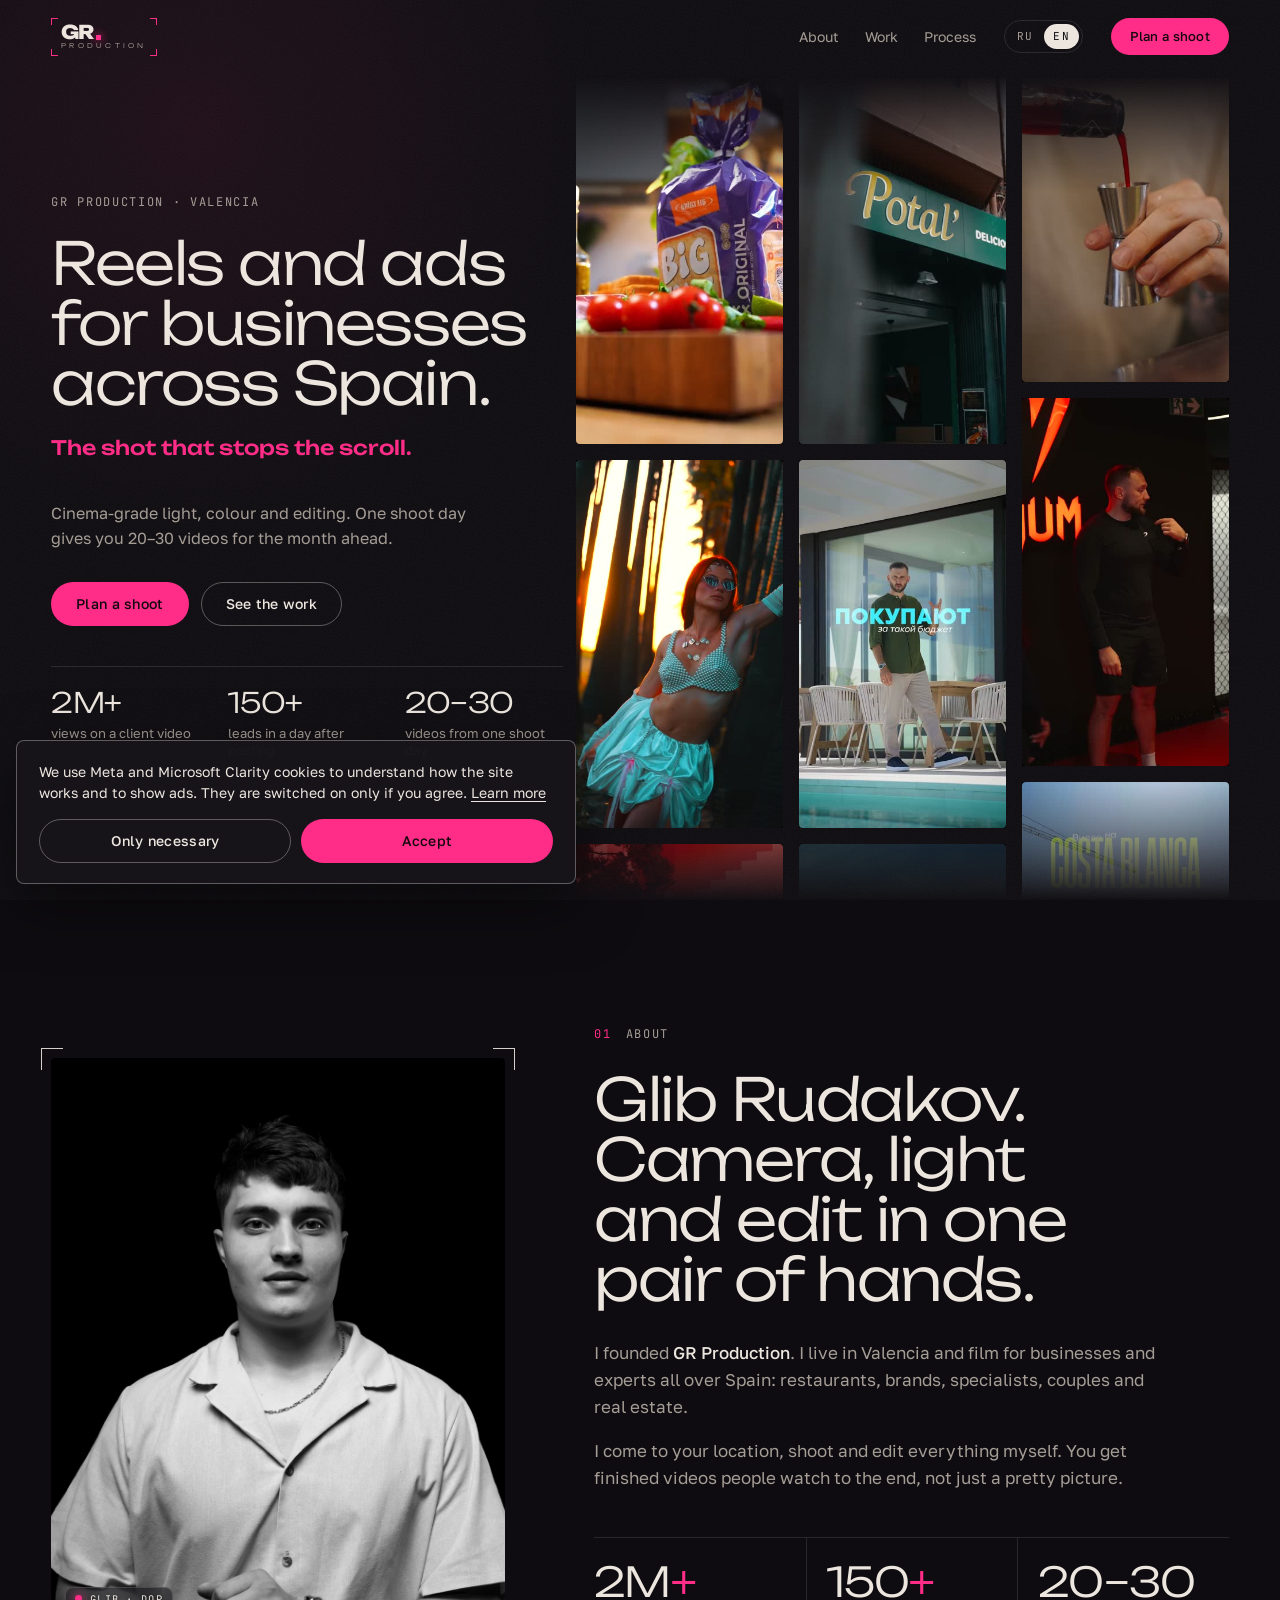
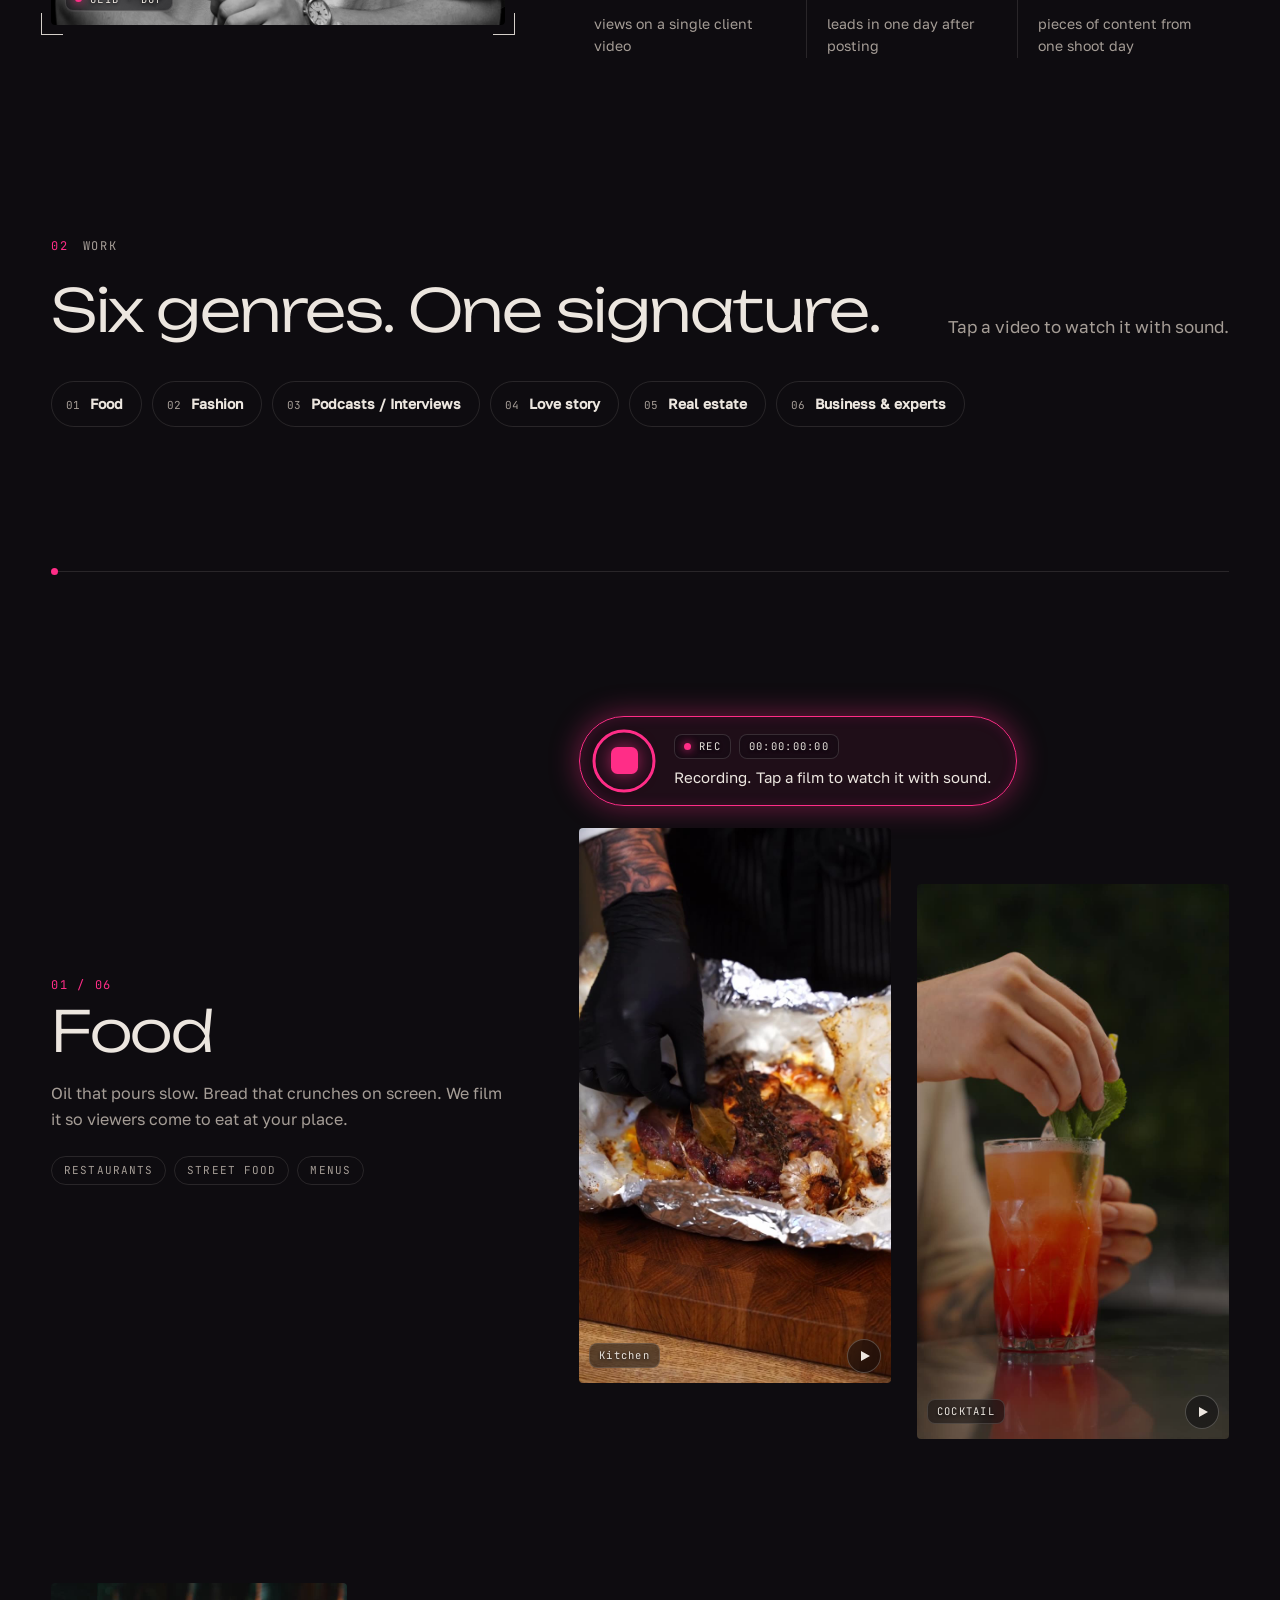
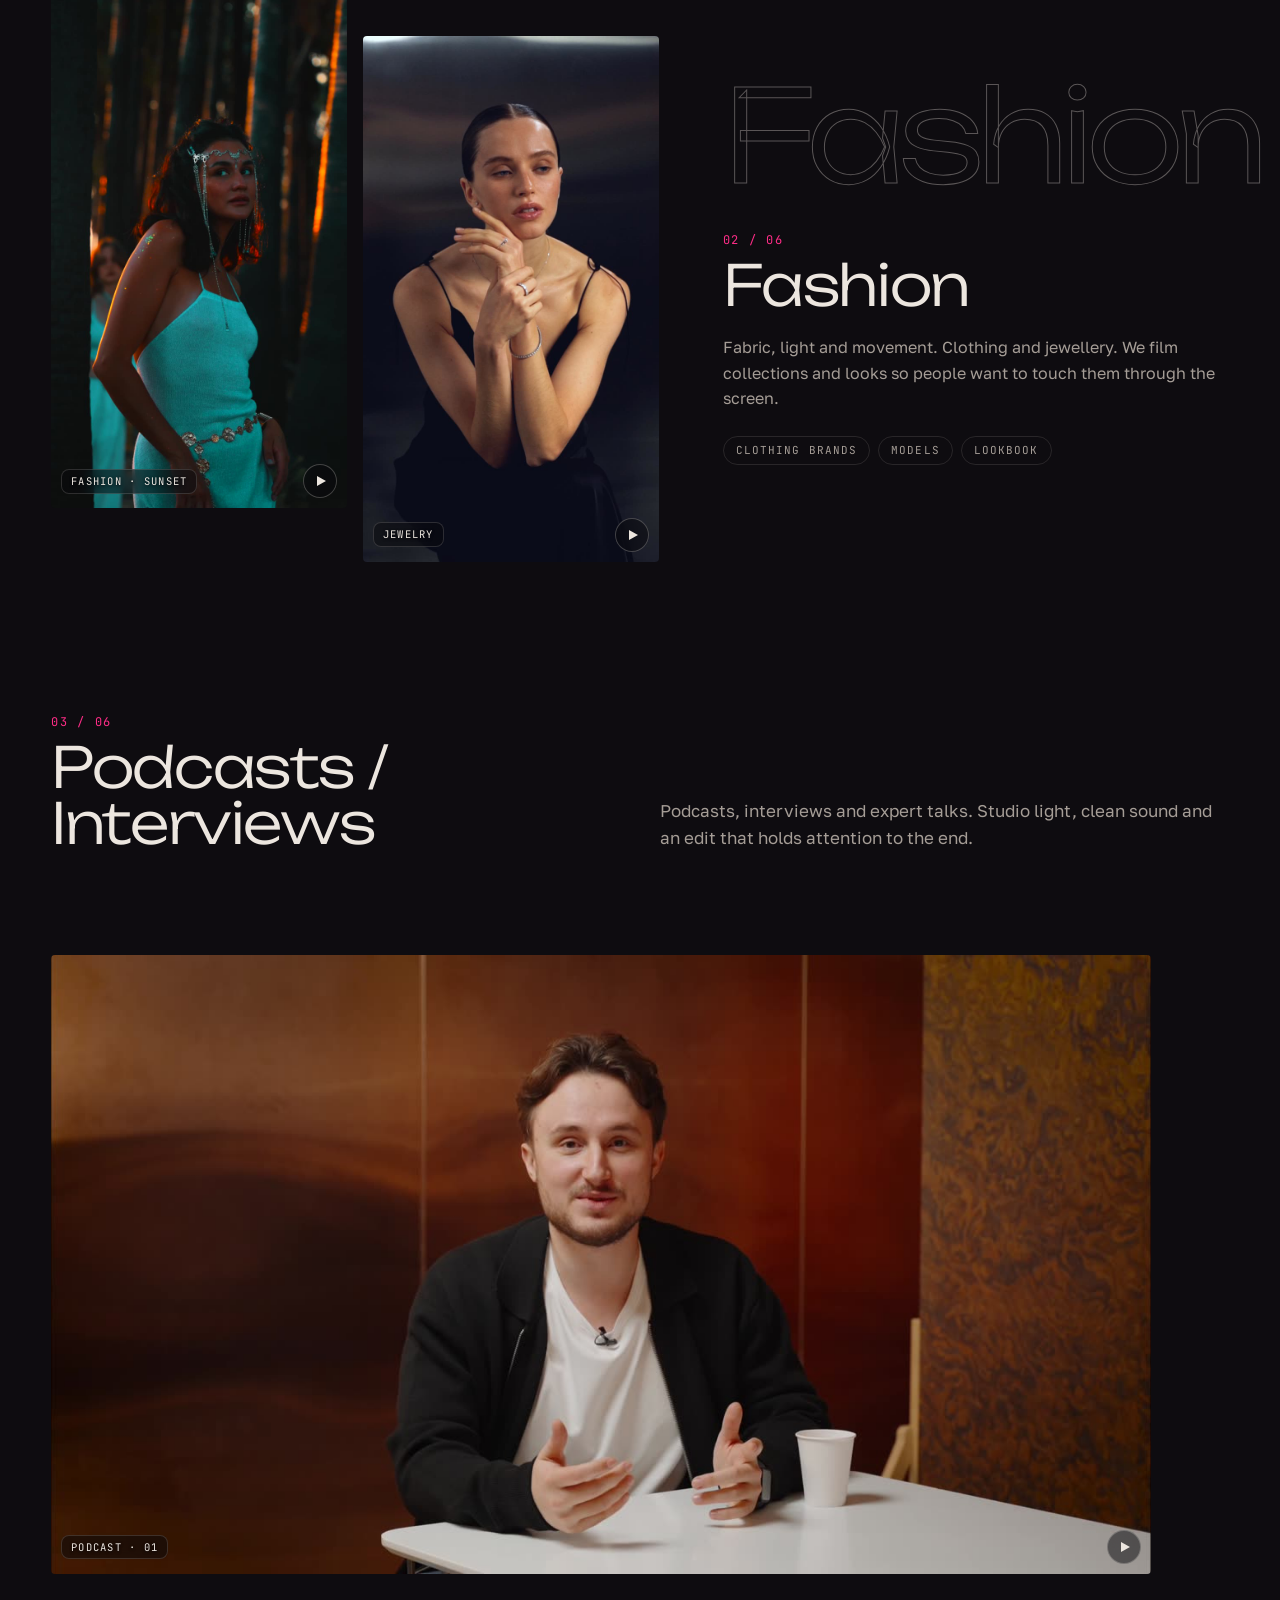
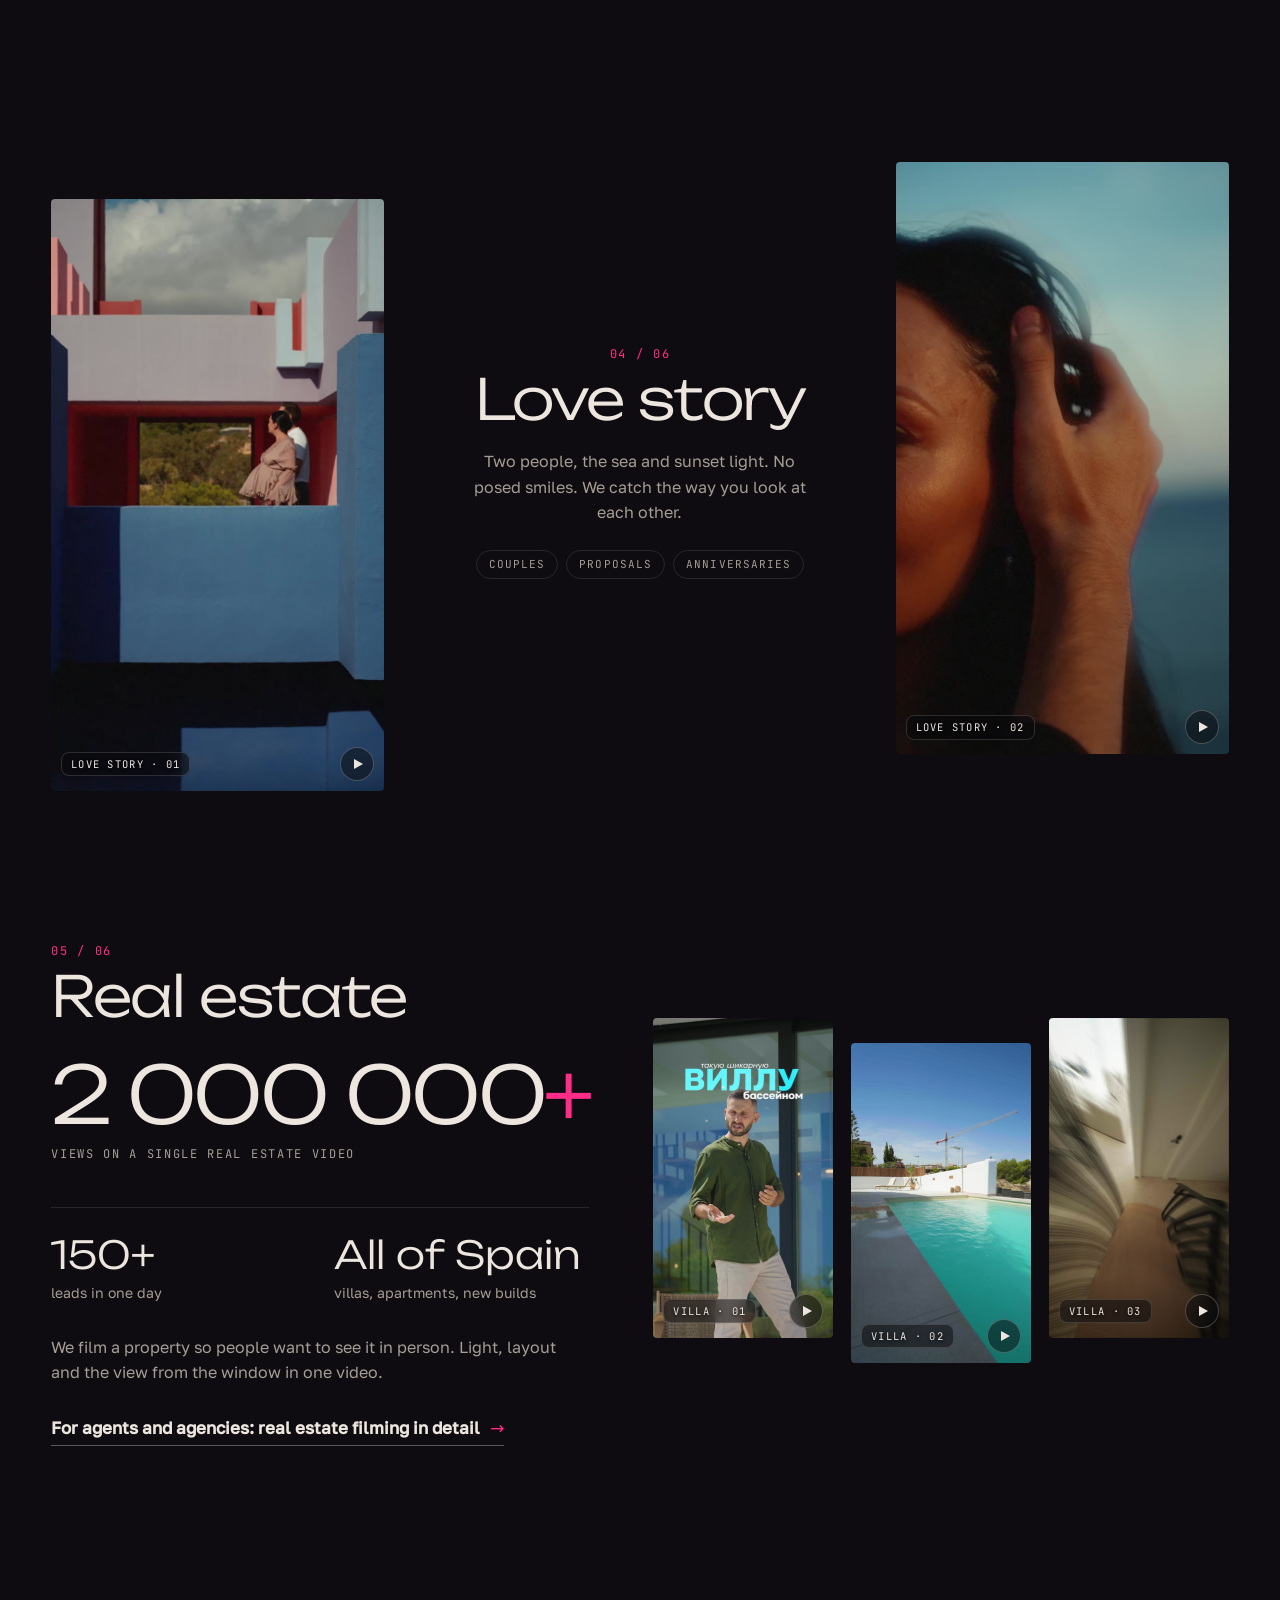
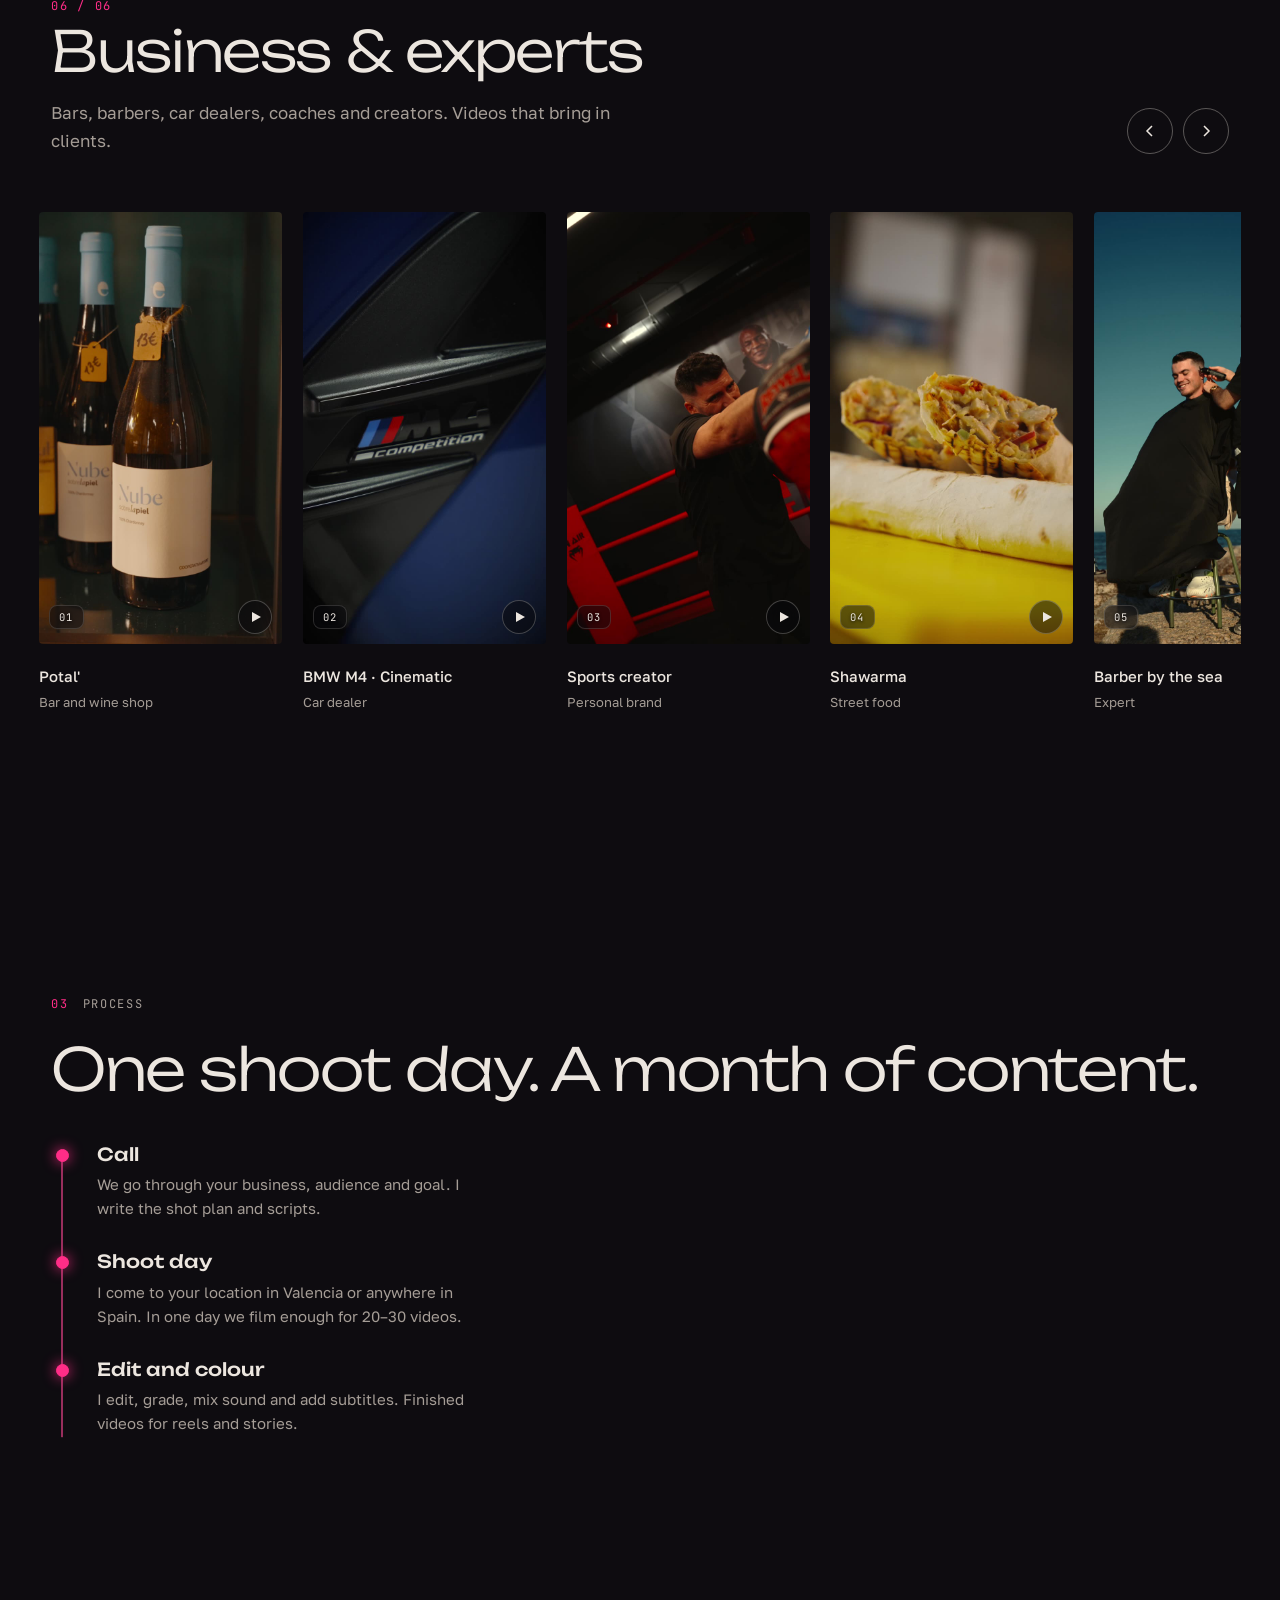
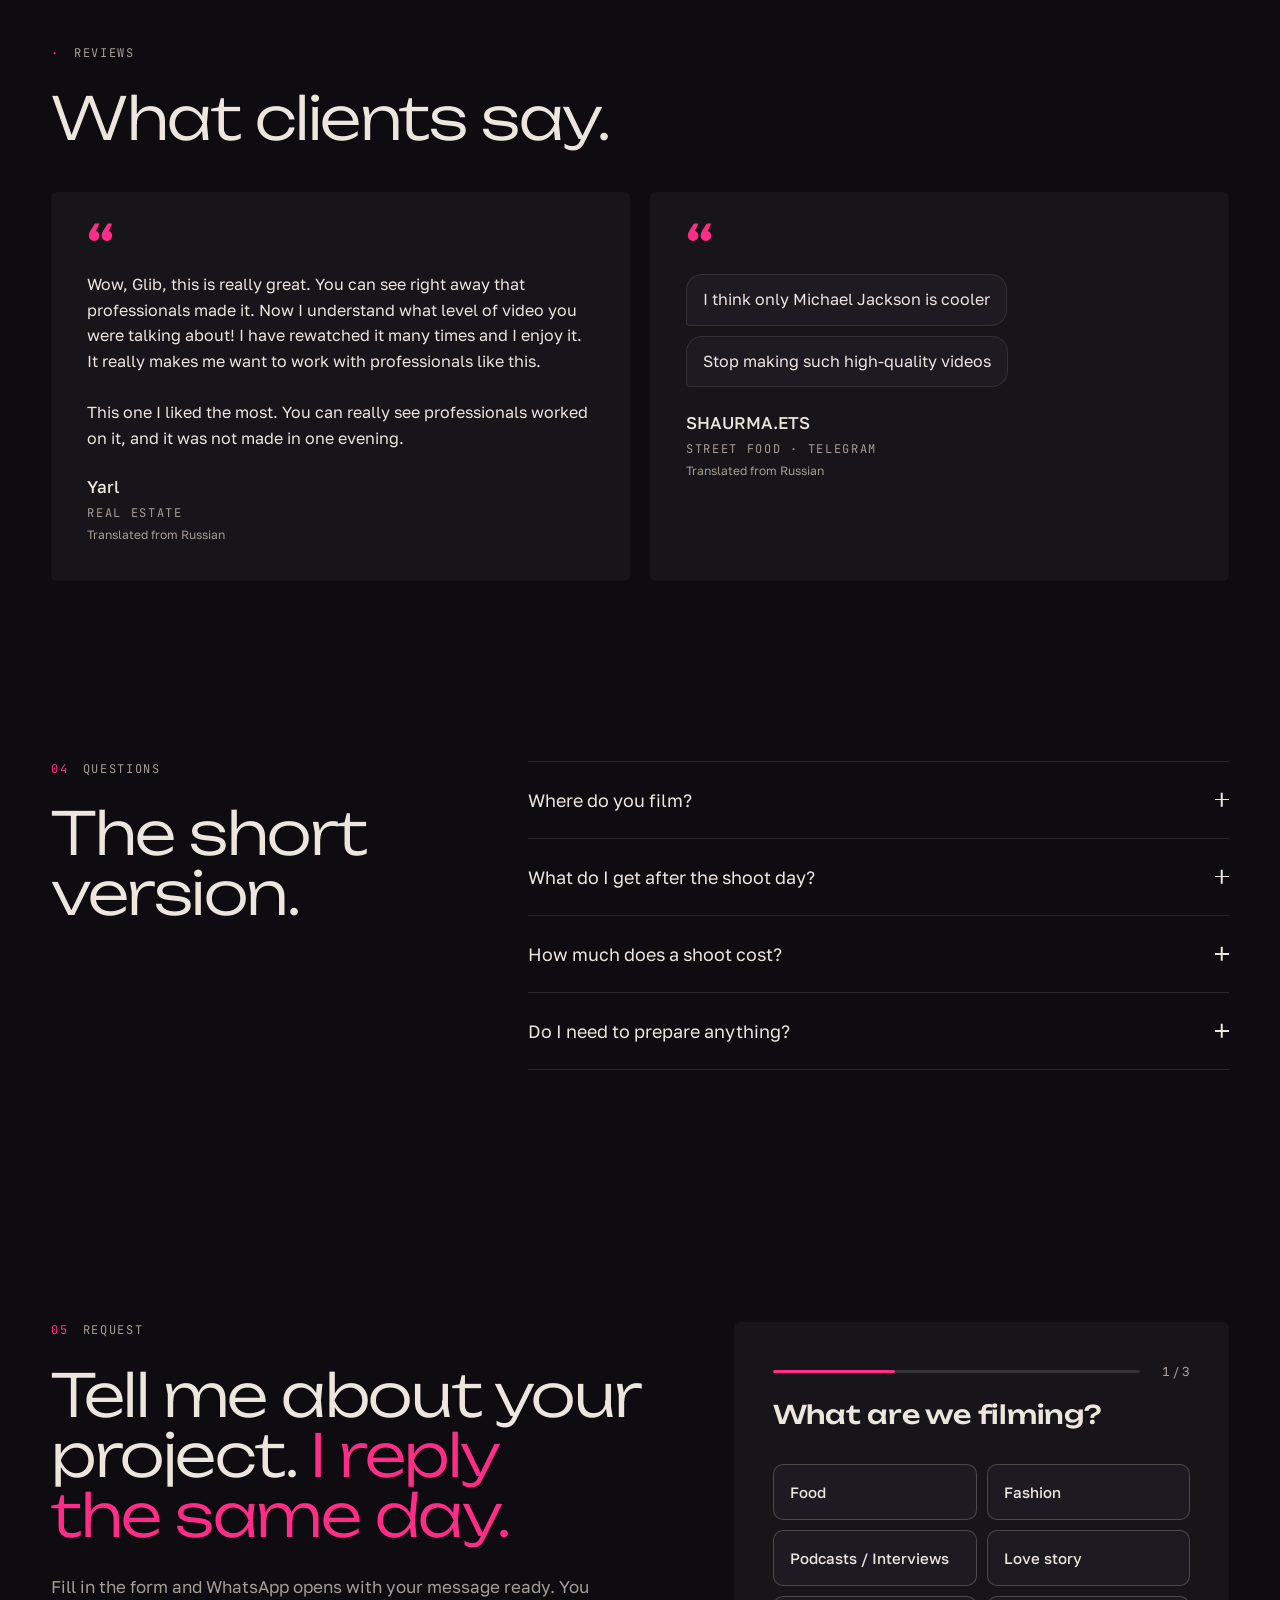
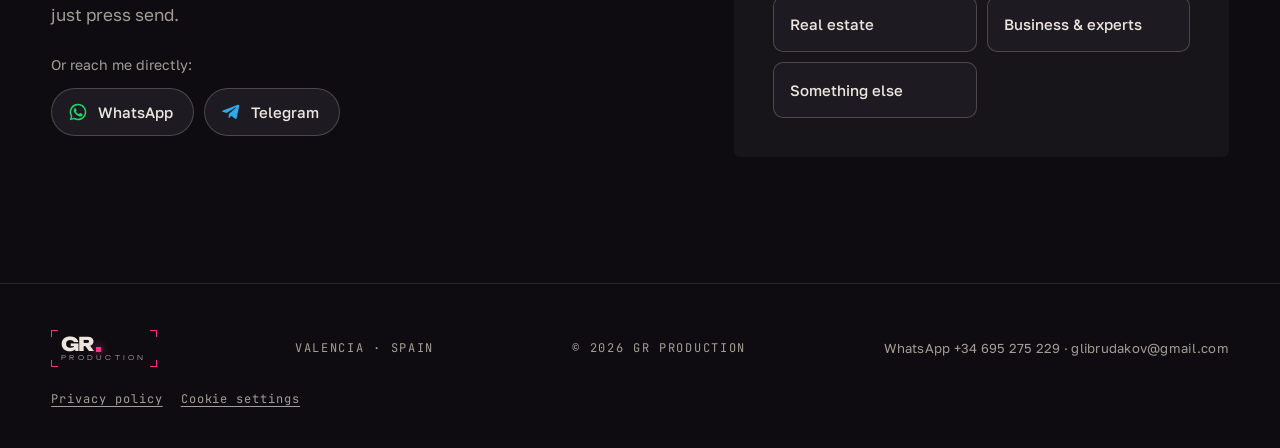
==== index.html @ 6efc99e0 "Real estate first screen: reel wall from 12 villa moments, benefit headline, CTA and proof facts, no" ====
<!doctype html>
<html lang="ru">
<head>
<meta charset="utf-8">
<meta name="viewport" content="width=device-width, initial-scale=1">
<title>GR Production · Видеопродакшн в Валенсии</title>
<meta name="description" content="GR Production: видеосъёмка для бизнеса в Валенсии и по всей Испании. Кулинария, фэшн, подкасты и интервью, love story, недвижимость, рилс для экспертов и брендов.">
<meta name="theme-color" content="#0e0c10">
<!-- Domain: when a custom domain is connected, replace https://gr-production.vercel.app in canonical and og:* below -->
<link rel="canonical" href="https://gr-production.vercel.app/">
<meta property="og:type" content="website">
<meta property="og:site_name" content="GR Production">
<meta property="og:locale" content="ru_RU">
<meta property="og:locale:alternate" content="en_US">
<meta property="og:title" content="GR Production · Видеопродакшн в Валенсии">
<meta property="og:description" content="Контент это инвестиция, а не расход. Видео для бизнеса в Испании.">
<meta property="og:url" content="https://gr-production.vercel.app/">
<meta property="og:image" content="https://gr-production.vercel.app/assets/og-main.jpg">
<meta property="og:image:width" content="1200">
<meta property="og:image:height" content="630">
<meta property="og:image:alt" content="GR Production — video production in Valencia">
<meta name="twitter:card" content="summary_large_image">
<link rel="icon" href="data:image/svg+xml,%3Csvg xmlns='http://www.w3.org/2000/svg' viewBox='0 0 64 64'%3E%3Crect width='64' height='64' rx='12' fill='%230e0c10'/%3E%3Cpath d='M10 22V10h12M42 10h12v12M54 42v12H42M22 54H10V42' stroke='%23ece6df' stroke-width='3' fill='none'/%3E%3Cpath d='M36 18 28 46' stroke='%23ff2d87' stroke-width='4' stroke-linecap='round'/%3E%3C/svg%3E">
<link rel="preload" href="assets/fonts/golos-text-cyrillic-400-normal.woff2" as="font" type="font/woff2" crossorigin>
<link rel="preload" href="assets/fonts/unbounded-cyrillic-300-normal.woff2" as="font" type="font/woff2" crossorigin>
<link rel="stylesheet" href="assets/fonts/fonts.css">
<link rel="stylesheet" href="assets/site.css">
<!-- Tracking. Microsoft Clarity runs for everyone: cookieless (consent "denied") until the visitor accepts cookies.
     Meta Pixel loads only after "Accept" in the cookie banner (see assets/site.js). -->
<script>
(function(){
  var consented=false;try{consented=localStorage.getItem('gr-consent')==='all'}catch(e){}
  /* Microsoft Clarity */
  (function(c,l,a,r,i,t,y){
      c[a]=c[a]||function(){(c[a].q=c[a].q||[]).push(arguments)};
      t=l.createElement(r);t.async=1;t.src="https://www.clarity.ms/tag/"+i;
      y=l.getElementsByTagName(r)[0];y.parentNode.insertBefore(t,y);
  })(window, document, "clarity", "script", "zehzh2i2qh");
  window.clarity('consentv2',{ad_Storage:consented?'granted':'denied',analytics_Storage:consented?'granted':'denied'});
  window.grLoadTracking=function(){
    if(window.grTrackingLoaded)return;window.grTrackingLoaded=true;
    window.clarity('consentv2',{ad_Storage:'granted',analytics_Storage:'granted'});
    /* Meta Pixel */
    !function(f,b,e,v,n,t,s)
    {if(f.fbq)return;n=f.fbq=function(){n.callMethod?
    n.callMethod.apply(n,arguments):n.queue.push(arguments)};
    if(!f._fbq)f._fbq=n;n.push=n;n.loaded=!0;n.version='2.0';
    n.queue=[];t=b.createElement(e);t.async=!0;
    t.src=v;s=b.getElementsByTagName(e)[0];
    s.parentNode.insertBefore(t,s)}(window, document,'script',
    'https://connect.facebook.net/en_US/fbevents.js');
    fbq('init', '2116482185898263');
    fbq('track', 'PageView');
  };
  if(consented)window.grLoadTracking();
})();
</script>
</head>
<body>
<a class="skip" href="#main" data-i18n="skip">К содержанию</a>
<div class="env" aria-hidden="true"></div>

<nav class="nav" id="nav" aria-label="Main">
  <a class="logo" href="#top" aria-label="GR Production"><span class="grlogo" aria-hidden="true"><i></i><i></i><i></i><i></i><b>GR</b><small>PRODUCTION</small></span></a>
  <div class="links">
    <a href="#about" data-i18n="nav_about">Обо мне</a>
    <a href="#work" data-i18n="nav_work">Работы</a>
    <a href="#process" data-i18n="nav_process">Как работаем</a>
  </div>
  <div class="lang" role="group" aria-label="Language">
    <button type="button" data-lang="ru" aria-pressed="true">RU</button>
    <button type="button" data-lang="en" aria-pressed="false">EN</button>
  </div>
  <a class="btn btn-accent" href="#contact" data-i18n="nav_cta">Обсудить съёмку</a>
</nav>

<main id="main" tabindex="-1">
<span id="top"></span>
<section id="hero" class="hwall" aria-label="GR Production">
  <div class="hw-in">
    <div class="hw-copy">
      <span class="mono hw-kick" data-i18n="hw_kicker">GR Production · Валенсия</span>
      <h1 data-i18n="hw_title">Рилс и реклама для бизнеса по всей Испании.</h1>
      <p class="hw-rot" aria-hidden="true"><span id="hwrot" data-i18n="h2_big">Кадр, ради которого останавливают ленту.</span></p>
      <p class="hw-sub" data-i18n="hw_sub">Свет, цвет и монтаж уровня кино. Один съёмочный день даёт 20–30 роликов на месяц вперёд.</p>
      <div class="ctas">
        <a class="btn btn-accent" href="#contact" data-i18n="cta_main">Обсудить съёмку</a>
        <a class="btn btn-ghost" href="#work" data-i18n="cta_work">Смотреть работы</a>
      </div>
      <ul class="hw-facts">
        <li><b>2M+</b><span data-i18n="hw_f1">просмотров у ролика клиента</span></li>
        <li><b>150+</b><span data-i18n="hw_f2">заявок за день после публикации</span></li>
        <li><b>20–30</b><span data-i18n="hw_f3">роликов за один съёмочный день</span></li>
      </ul>
    </div>
    <div class="hw-wall" id="hwwall">
      <div class="hw-col hw-c1"><div class="hw-track"><button class="hw-reel" type="button" data-v="culinary" data-title="Кулинария"><span class="hw-scr" style="background-image:url('assets/h/culinary.jpg')"></span></button><button class="hw-reel" type="button" data-v="fashion" data-title="Fashion · Sunset"><span class="hw-scr" style="background-image:url('assets/h/fashion.jpg')"></span></button><button class="hw-reel" type="button" data-v="love1" data-title="Love story · Calpe"><span class="hw-scr" style="background-image:url('assets/h/love1.jpg')"></span></button><button class="hw-reel" type="button" data-v="jewelry" data-title="Jewelry"><span class="hw-scr" style="background-image:url('assets/h/jewelry.jpg')"></span></button><button class="hw-reel" type="button" data-v="shawarma" data-title="Shawarma"><span class="hw-scr" style="background-image:url('assets/h/shawarma.jpg')"></span></button><button class="hw-reel" type="button" data-v="culinary" data-title="Кулинария" aria-hidden="true" tabindex="-1"><span class="hw-scr" style="background-image:url('assets/h/culinary.jpg')"></span></button><button class="hw-reel" type="button" data-v="fashion" data-title="Fashion · Sunset" aria-hidden="true" tabindex="-1"><span class="hw-scr" style="background-image:url('assets/h/fashion.jpg')"></span></button><button class="hw-reel" type="button" data-v="love1" data-title="Love story · Calpe" aria-hidden="true" tabindex="-1"><span class="hw-scr" style="background-image:url('assets/h/love1.jpg')"></span></button><button class="hw-reel" type="button" data-v="jewelry" data-title="Jewelry" aria-hidden="true" tabindex="-1"><span class="hw-scr" style="background-image:url('assets/h/jewelry.jpg')"></span></button><button class="hw-reel" type="button" data-v="shawarma" data-title="Shawarma" aria-hidden="true" tabindex="-1"><span class="hw-scr" style="background-image:url('assets/h/shawarma.jpg')"></span></button></div></div>
      <div class="hw-col hw-c2"><div class="hw-track"><button class="hw-reel" type="button" data-v="potal" data-title="Potal'"><span class="hw-scr" style="background-image:url('assets/h/potal.jpg')"></span></button><button class="hw-reel" type="button" data-v="estate1" data-title="Villa · 01"><span class="hw-scr" style="background-image:url('assets/h/estate1.jpg')"></span></button><button class="hw-reel" type="button" data-v="barber" data-title="Barber"><span class="hw-scr" style="background-image:url('assets/h/barber.jpg')"></span></button><button class="hw-reel" type="button" data-v="bmw2" data-title="BMW M4 · Cinematic"><span class="hw-scr" style="background-image:url('assets/h/bmw2.jpg')"></span></button><button class="hw-reel" type="button" data-v="love2" data-title="Love story · Muralla Roja"><span class="hw-scr" style="background-image:url('assets/h/love2.jpg')"></span></button><button class="hw-reel" type="button" data-v="potal" data-title="Potal'" aria-hidden="true" tabindex="-1"><span class="hw-scr" style="background-image:url('assets/h/potal.jpg')"></span></button><button class="hw-reel" type="button" data-v="estate1" data-title="Villa · 01" aria-hidden="true" tabindex="-1"><span class="hw-scr" style="background-image:url('assets/h/estate1.jpg')"></span></button><button class="hw-reel" type="button" data-v="barber" data-title="Barber" aria-hidden="true" tabindex="-1"><span class="hw-scr" style="background-image:url('assets/h/barber.jpg')"></span></button><button class="hw-reel" type="button" data-v="bmw2" data-title="BMW M4 · Cinematic" aria-hidden="true" tabindex="-1"><span class="hw-scr" style="background-image:url('assets/h/bmw2.jpg')"></span></button><button class="hw-reel" type="button" data-v="love2" data-title="Love story · Muralla Roja" aria-hidden="true" tabindex="-1"><span class="hw-scr" style="background-image:url('assets/h/love2.jpg')"></span></button></div></div>
      <div class="hw-col hw-c3"><div class="hw-track"><button class="hw-reel" type="button" data-v="cocktail" data-title="Cocktail"><span class="hw-scr" style="background-image:url('assets/h/cocktail.jpg')"></span></button><button class="hw-reel" type="button" data-v="blogger" data-title="Blogger"><span class="hw-scr" style="background-image:url('assets/h/blogger.jpg')"></span></button><button class="hw-reel" type="button" data-v="estate2" data-title="Villa · 02"><span class="hw-scr" style="background-image:url('assets/h/estate2.jpg')"></span></button><button class="hw-reel" type="button" data-v="boxing2" data-title="Boxing club"><span class="hw-scr" style="background-image:url('assets/h/boxing2.jpg')"></span></button><button class="hw-reel" type="button" data-v="podcast" data-title="Podcast · Interview"><span class="hw-scr" style="background-image:url('assets/h/podcast.jpg')"></span></button><button class="hw-reel" type="button" data-v="cocktail" data-title="Cocktail" aria-hidden="true" tabindex="-1"><span class="hw-scr" style="background-image:url('assets/h/cocktail.jpg')"></span></button><button class="hw-reel" type="button" data-v="blogger" data-title="Blogger" aria-hidden="true" tabindex="-1"><span class="hw-scr" style="background-image:url('assets/h/blogger.jpg')"></span></button><button class="hw-reel" type="button" data-v="estate2" data-title="Villa · 02" aria-hidden="true" tabindex="-1"><span class="hw-scr" style="background-image:url('assets/h/estate2.jpg')"></span></button><button class="hw-reel" type="button" data-v="boxing2" data-title="Boxing club" aria-hidden="true" tabindex="-1"><span class="hw-scr" style="background-image:url('assets/h/boxing2.jpg')"></span></button><button class="hw-reel" type="button" data-v="podcast" data-title="Podcast · Interview" aria-hidden="true" tabindex="-1"><span class="hw-scr" style="background-image:url('assets/h/podcast.jpg')"></span></button></div></div>
    </div>
    <div class="hw-strip" id="hwstrip"><div class="hw-strack"><button class="hw-reel" type="button" data-v="culinary" data-title="Кулинария"><span class="hw-scr" style="background-image:url('assets/h/culinary.jpg')"></span></button><button class="hw-reel" type="button" data-v="fashion" data-title="Fashion · Sunset"><span class="hw-scr" style="background-image:url('assets/h/fashion.jpg')"></span></button><button class="hw-reel" type="button" data-v="love1" data-title="Love story · Calpe"><span class="hw-scr" style="background-image:url('assets/h/love1.jpg')"></span></button><button class="hw-reel" type="button" data-v="potal" data-title="Potal'"><span class="hw-scr" style="background-image:url('assets/h/potal.jpg')"></span></button><button class="hw-reel" type="button" data-v="estate1" data-title="Villa · 01"><span class="hw-scr" style="background-image:url('assets/h/estate1.jpg')"></span></button><button class="hw-reel" type="button" data-v="barber" data-title="Barber"><span class="hw-scr" style="background-image:url('assets/h/barber.jpg')"></span></button><button class="hw-reel" type="button" data-v="bmw2" data-title="BMW M4 · Cinematic"><span class="hw-scr" style="background-image:url('assets/h/bmw2.jpg')"></span></button><button class="hw-reel" type="button" data-v="love2" data-title="Love story · Muralla Roja"><span class="hw-scr" style="background-image:url('assets/h/love2.jpg')"></span></button><button class="hw-reel" type="button" data-v="cocktail" data-title="Cocktail"><span class="hw-scr" style="background-image:url('assets/h/cocktail.jpg')"></span></button><button class="hw-reel" type="button" data-v="blogger" data-title="Blogger"><span class="hw-scr" style="background-image:url('assets/h/blogger.jpg')"></span></button><button class="hw-reel" type="button" data-v="estate2" data-title="Villa · 02"><span class="hw-scr" style="background-image:url('assets/h/estate2.jpg')"></span></button><button class="hw-reel" type="button" data-v="boxing2" data-title="Boxing club"><span class="hw-scr" style="background-image:url('assets/h/boxing2.jpg')"></span></button><button class="hw-reel" type="button" data-v="jewelry" data-title="Jewelry"><span class="hw-scr" style="background-image:url('assets/h/jewelry.jpg')"></span></button><button class="hw-reel" type="button" data-v="podcast" data-title="Podcast · Interview"><span class="hw-scr" style="background-image:url('assets/h/podcast.jpg')"></span></button><button class="hw-reel" type="button" data-v="shawarma" data-title="Shawarma"><span class="hw-scr" style="background-image:url('assets/h/shawarma.jpg')"></span></button><button class="hw-reel" type="button" data-v="culinary" data-title="Кулинария" aria-hidden="true" tabindex="-1"><span class="hw-scr" style="background-image:url('assets/h/culinary.jpg')"></span></button><button class="hw-reel" type="button" data-v="fashion" data-title="Fashion · Sunset" aria-hidden="true" tabindex="-1"><span class="hw-scr" style="background-image:url('assets/h/fashion.jpg')"></span></button><button class="hw-reel" type="button" data-v="love1" data-title="Love story · Calpe" aria-hidden="true" tabindex="-1"><span class="hw-scr" style="background-image:url('assets/h/love1.jpg')"></span></button><button class="hw-reel" type="button" data-v="potal" data-title="Potal'" aria-hidden="true" tabindex="-1"><span class="hw-scr" style="background-image:url('assets/h/potal.jpg')"></span></button><button class="hw-reel" type="button" data-v="estate1" data-title="Villa · 01" aria-hidden="true" tabindex="-1"><span class="hw-scr" style="background-image:url('assets/h/estate1.jpg')"></span></button><button class="hw-reel" type="button" data-v="barber" data-title="Barber" aria-hidden="true" tabindex="-1"><span class="hw-scr" style="background-image:url('assets/h/barber.jpg')"></span></button><button class="hw-reel" type="button" data-v="bmw2" data-title="BMW M4 · Cinematic" aria-hidden="true" tabindex="-1"><span class="hw-scr" style="background-image:url('assets/h/bmw2.jpg')"></span></button><button class="hw-reel" type="button" data-v="love2" data-title="Love story · Muralla Roja" aria-hidden="true" tabindex="-1"><span class="hw-scr" style="background-image:url('assets/h/love2.jpg')"></span></button><button class="hw-reel" type="button" data-v="cocktail" data-title="Cocktail" aria-hidden="true" tabindex="-1"><span class="hw-scr" style="background-image:url('assets/h/cocktail.jpg')"></span></button><button class="hw-reel" type="button" data-v="blogger" data-title="Blogger" aria-hidden="true" tabindex="-1"><span class="hw-scr" style="background-image:url('assets/h/blogger.jpg')"></span></button><button class="hw-reel" type="button" data-v="estate2" data-title="Villa · 02" aria-hidden="true" tabindex="-1"><span class="hw-scr" style="background-image:url('assets/h/estate2.jpg')"></span></button><button class="hw-reel" type="button" data-v="boxing2" data-title="Boxing club" aria-hidden="true" tabindex="-1"><span class="hw-scr" style="background-image:url('assets/h/boxing2.jpg')"></span></button><button class="hw-reel" type="button" data-v="jewelry" data-title="Jewelry" aria-hidden="true" tabindex="-1"><span class="hw-scr" style="background-image:url('assets/h/jewelry.jpg')"></span></button><button class="hw-reel" type="button" data-v="podcast" data-title="Podcast · Interview" aria-hidden="true" tabindex="-1"><span class="hw-scr" style="background-image:url('assets/h/podcast.jpg')"></span></button><button class="hw-reel" type="button" data-v="shawarma" data-title="Shawarma" aria-hidden="true" tabindex="-1"><span class="hw-scr" style="background-image:url('assets/h/shawarma.jpg')"></span></button></div></div>
  </div>
</section>

<!-- ABOUT -->
<section class="sec" id="about">
  <div class="wrap about">
    <div class="portrait vf rv">
      <i class="c tl"></i><i class="c tr"></i><i class="c bl"></i><i class="c br"></i>
      <img class="ri" src="assets/gleb.jpg" alt="Glib Rudakov" width="960" height="1200" loading="lazy" decoding="async">
      <span class="chip meta rec" aria-hidden="true"><i></i>GLIB · DOP</span>
    </div>
    <div class="rv">
      <div class="kicker ri"><b>01</b><span class="mono" data-i18n="about_k">Обо мне</span></div>
      <h2 class="ri" data-i18n="about_h">Глеб Рудаков. Камера, свет и монтаж в одних руках.</h2>
      <div class="ri" style="margin-top:30px">
        <p class="lede" data-i18n-html="about_p1">Я основатель <strong>GR Production</strong>. Живу в Валенсии и снимаю видео для бизнеса и экспертов по всей Испании: рестораны, бренды, специалистов, пары и недвижимость.</p>
        <p class="lede" data-i18n="about_p2">Приезжаю на локацию, снимаю и сам монтирую. Вы получаете готовые ролики, которые хочется досмотреть, а не просто красивую картинку.</p>
      </div>
      <div class="stats ri">
        <div class="stat"><div class="n"><span data-count="2" data-decimals="1" data-suffix="M">0M</span><em>+</em></div><div class="d" data-i18n="st1">просмотров у одного ролика клиента</div></div>
        <div class="stat"><div class="n"><span data-count="150">0</span><em>+</em></div><div class="d" data-i18n="st2">заявок за один день после публикации</div></div>
        <div class="stat"><div class="n">20–30</div><div class="d" data-i18n="st3">единиц контента за один съёмочный день</div></div>
      </div>
    </div>
  </div>
</section>

<!-- WORK -->
<section class="sec" id="work" style="padding-top:clamp(40px,6vh,80px)">
  <div class="wrap">
    <div class="work-head rv">
      <div>
        <div class="kicker ri"><b>02</b><span class="mono" data-i18n="work_k">Работы</span></div>
        <h2 class="ri" data-i18n="work_h">Шесть жанров. Один почерк.</h2>
      </div>
      <p class="lede ri" data-i18n="work_p" style="max-width:40ch">Нажмите на ролик, чтобы посмотреть со звуком.</p>
    </div>
    <nav class="index rv" aria-label="Categories">
      <a class="ri" href="#c-food"><span>01</span><b data-i18n="c1">Кулинария</b></a>
      <a class="ri" href="#c-fashion"><span>02</span><b data-i18n="c2">Фэшн</b></a>
      <a class="ri" href="#c-podcast"><span>03</span><b data-i18n="c3">Ивенты</b></a>
      <a class="ri" href="#c-love"><span>04</span><b data-i18n="c4">Love story</b></a>
      <a class="ri" href="#c-estate"><span>05</span><b data-i18n="c5">Недвижимость</b></a>
      <a class="ri" href="#c-biz"><span>06</span><b data-i18n="c6">Бизнес и эксперты</b></a>
    </nav>

    <div class="cat-line" aria-hidden="true"><i></i></div>

    <!-- 01 food -->
    <article class="cat cat-a" id="c-food">
      <div class="txt rv">
        <span class="num ri">01 / 06</span>
        <h3 class="ri" data-i18n="c1">Кулинария</h3>
        <p class="lede ri" data-i18n="food_p">Масло, которое тянется. Хлеб, который хрустит в кадре. Снимаем так, что зритель идёт к вам поесть.</p>
        <div class="tags ri"><span data-i18n="t_rest">Рестораны</span><span data-i18n="t_street">Стритфуд</span><span data-i18n="t_menu">Меню</span></div>
      </div>
      <div class="recwrap">
        <div class="reccue rv" id="reccue">
          <button class="recgo ri" id="recgo" type="button" aria-pressed="false" aria-describedby="rechint">
            <svg viewBox="0 0 64 64" aria-hidden="true"><circle class="trk" cx="32" cy="32" r="30"/><circle class="prog" cx="32" cy="32" r="30"/></svg>
            <span class="core" aria-hidden="true"></span>
            <span class="sr" data-i18n="rec2_sr">REC</span>
          </button>
          <div class="ri recinfo">
            <div class="recmeta" aria-hidden="true"><span class="chip rec"><i></i><span id="recstate">STBY</span></span><span class="chip" id="rectc">00:00:00:00</span></div>
            <p id="rechint" aria-live="polite"></p>
          </div>
        </div>
      <div class="pair">
        <button class="reel vf" data-v="culinary" data-title="Кулинария"><i class="c tl"></i><i class="c tr"></i><i class="c bl"></i><i class="c br"></i><div class="screen"></div><div class="hud"><span class="chip" data-i18n="r_kitchen">Кухня</span><span class="play"><svg viewBox="0 0 12 12" fill="currentColor"><path d="M2 1l9 5-9 5z"/></svg></span></div></button>
        <button class="reel vf" data-v="cocktail" data-title="Cocktail"><i class="c tl"></i><i class="c tr"></i><i class="c bl"></i><i class="c br"></i><div class="screen"></div><div class="hud"><span class="chip">COCKTAIL</span><span class="play"><svg viewBox="0 0 12 12" fill="currentColor"><path d="M2 1l9 5-9 5z"/></svg></span></div></button>
      </div>
      </div>
    </article>

    <!-- 02 fashion -->
    <article class="cat cat-b has-duo" id="c-fashion">
      <div class="duo"><button class="reel vf" data-v="fashion" data-title="Fashion · Sunset"><i class="c tl"></i><i class="c tr"></i><i class="c bl"></i><i class="c br"></i><div class="screen"></div><div class="hud"><span class="chip">FASHION · SUNSET</span><span class="play"><svg viewBox="0 0 12 12" fill="currentColor"><path d="M2 1l9 5-9 5z"/></svg></span></div></button><button class="reel vf" data-v="jewelry" data-title="Jewelry"><i class="c tl"></i><i class="c tr"></i><i class="c bl"></i><i class="c br"></i><div class="screen"></div><div class="hud"><span class="chip">JEWELRY</span><span class="play"><svg viewBox="0 0 12 12" fill="currentColor"><path d="M2 1l9 5-9 5z"/></svg></span></div></button></div>
      <div class="txt rv">
        <div class="word ri" aria-hidden="true">Fashion</div>
        <span class="num ri">02 / 06</span>
        <h3 class="ri" data-i18n="c2">Фэшн</h3>
        <p class="lede ri" data-i18n="fashion_p">Ткань, свет и архитектура. Снимаем коллекции и образы так, чтобы вещь хотелось потрогать через экран.</p>
        <div class="tags ri"><span data-i18n="t_brands">Бренды одежды</span><span data-i18n="t_models">Модели</span><span data-i18n="t_lookbook">Лукбук</span></div>
      </div>
    </article>

    <!-- 03 podcasts / interviews -->
    <article class="cat cat-c" id="c-podcast">
      <div class="row rv">
        <div><span class="num ri">03 / 06</span><h3 class="ri" style="font:300 clamp(36px,4.4vw,72px)/1 var(--display);letter-spacing:-.025em;margin-top:6px" data-i18n="c3">Ивенты</h3></div>
        <p class="lede ri" data-i18n="events_p">Открытия, презентации, частные вечера. Ловим атмосферу и людей, чтобы событие жило после того, как закончилось.</p>
      </div>
      <div class="wide rv"><button class="reel reel-h vf" data-v="podcast" data-title="Podcast · Interview" data-orient="h"><i class="c tl"></i><i class="c tr"></i><i class="c bl"></i><i class="c br"></i><div class="screen"></div><div class="hud"><span class="chip">PODCAST · 01</span><span class="play"><svg viewBox="0 0 12 12" fill="currentColor"><path d="M2 1l9 5-9 5z"/></svg></span></div></button></div>
    
    </article>

    <!-- 04 love -->
    <article class="cat cat-d" id="c-love">
      <button class="reel vf" data-v="love1" data-title="Love story · Calpe"><i class="c tl"></i><i class="c tr"></i><i class="c bl"></i><i class="c br"></i><div class="screen"></div><div class="hud"><span class="chip">LOVE STORY · 01</span><span class="play"><svg viewBox="0 0 12 12" fill="currentColor"><path d="M2 1l9 5-9 5z"/></svg></span></div></button>
      <div class="txt rv">
        <span class="num ri">04 / 06</span>
        <h3 class="ri" data-i18n="c4">Love story</h3>
        <p class="lede ri" data-i18n="love_p">Двое, море и закатный свет. Без постановочных улыбок. Мы ловим то, как вы смотрите друг на друга.</p>
        <div class="tags ri"><span data-i18n="t_couples">Пары</span><span data-i18n="t_proposal">Предложение</span><span data-i18n="t_anniv">Годовщина</span></div>
      </div>
      <button class="reel vf" data-v="love2" data-title="Love story · Muralla Roja"><i class="c tl"></i><i class="c tr"></i><i class="c bl"></i><i class="c br"></i><div class="screen"></div><div class="hud"><span class="chip">LOVE STORY · 02</span><span class="play"><svg viewBox="0 0 12 12" fill="currentColor"><path d="M2 1l9 5-9 5z"/></svg></span></div></button>
    </article>

    <!-- 05 real estate (placeholder with real case) -->
    <article class="cat cat-e" id="c-estate">
      <div class="txt rv">
        <span class="num ri">05 / 06</span>
        <h3 class="ri" data-i18n="c5">Недвижимость</h3>
        <div class="ri" style="margin-top:34px"><div class="bignum">2 000 000<em>+</em></div><span class="mono" data-i18n="estate_m">просмотров у одного ролика о недвижимости</span></div>
        <div class="facts ri">
          <div><div class="n">150+</div><div class="d" data-i18n="estate_f1">заявок за один день</div></div>
          <div><div class="n" data-i18n="estate_f2n">Вся Испания</div><div class="d" data-i18n="estate_f2">виллы, квартиры, новостройки</div></div>
        </div>
        <p class="lede ri" style="margin-top:30px" data-i18n="estate_p">Показываем объект так, что его хотят увидеть вживую. Свет, планировка и вид из окна в одном ролике.</p>
        <a class="xlink ri" href="real-estate/index.html"><b data-i18n="re_link">Агентам и агентствам: всё о съёмке недвижимости</b><span aria-hidden="true">→</span></a>
      </div>
      <div class="trio">
        <button class="reel vf" data-v="estate1" data-title="Villa · 01"><i class="c tl"></i><i class="c tr"></i><i class="c bl"></i><i class="c br"></i><div class="screen"></div><div class="hud"><span class="chip">VILLA · 01</span><span class="play"><svg viewBox="0 0 12 12" fill="currentColor"><path d="M2 1l9 5-9 5z"/></svg></span></div></button>
        <button class="reel vf" data-v="estate2" data-title="Villa · 02"><i class="c tl"></i><i class="c tr"></i><i class="c bl"></i><i class="c br"></i><div class="screen"></div><div class="hud"><span class="chip">VILLA · 02</span><span class="play"><svg viewBox="0 0 12 12" fill="currentColor"><path d="M2 1l9 5-9 5z"/></svg></span></div></button>
        <button class="reel vf" data-v="estate3" data-title="Villa · 03"><i class="c tl"></i><i class="c tr"></i><i class="c bl"></i><i class="c br"></i><div class="screen"></div><div class="hud"><span class="chip">VILLA · 03</span><span class="play"><svg viewBox="0 0 12 12" fill="currentColor"><path d="M2 1l9 5-9 5z"/></svg></span></div></button>
      </div>
    </article>

    <!-- 06 business rail -->
    <article class="cat" id="c-biz" style="display:block">
      <div class="rail-head rv">
        <div><span class="num ri">06 / 06</span><h3 class="ri" style="font:300 clamp(36px,4.4vw,72px)/1 var(--display);letter-spacing:-.025em;margin-top:6px" data-i18n="c6">Бизнес и эксперты</h3>
        <p class="lede ri" style="margin-top:20px" data-i18n="biz_p">Бары, барберы, автосалоны, тренеры и блогеры. Ролики, которые приводят клиентов.</p></div>
        <div class="arrows ri"><button type="button" id="prev" aria-label="Previous"><svg viewBox="0 0 16 16" fill="none" stroke="currentColor" stroke-width="1.5"><path d="M10 3 5 8l5 5"/></svg></button><button type="button" id="next" aria-label="Next"><svg viewBox="0 0 16 16" fill="none" stroke="currentColor" stroke-width="1.5"><path d="m6 3 5 5-5 5"/></svg></button></div>
      </div>
      <div class="rail" id="rail">
        <div class="item"><button class="reel vf" data-v="potal" data-title="Potal'"><i class="c tl"></i><i class="c tr"></i><i class="c bl"></i><i class="c br"></i><div class="screen"></div><div class="hud"><span class="chip">01</span><span class="play"><svg viewBox="0 0 12 12" fill="currentColor"><path d="M2 1l9 5-9 5z"/></svg></span></div></button><div class="cap"><b>Potal'</b><span data-i18n="cap_bar">Бар и магазин вина</span></div></div>
        <div class="item"><button class="reel vf" data-v="bmw2" data-title="BMW M4 · Cinematic"><i class="c tl"></i><i class="c tr"></i><i class="c bl"></i><i class="c br"></i><div class="screen"></div><div class="hud"><span class="chip">02</span><span class="play"><svg viewBox="0 0 12 12" fill="currentColor"><path d="M2 1l9 5-9 5z"/></svg></span></div></button><div class="cap"><b>BMW M4 · Cinematic</b><span data-i18n="cap_car">Автосалон</span></div></div>
        <div class="item"><button class="reel vf" data-v="blogger" data-title="Blogger"><i class="c tl"></i><i class="c tr"></i><i class="c bl"></i><i class="c br"></i><div class="screen"></div><div class="hud"><span class="chip">03</span><span class="play"><svg viewBox="0 0 12 12" fill="currentColor"><path d="M2 1l9 5-9 5z"/></svg></span></div></button><div class="cap"><b data-i18n="cap_blog_t">Спортивный блогер</b><span data-i18n="cap_blog">Личный бренд</span></div></div>
        <div class="item"><button class="reel vf" data-v="shawarma" data-title="Shawarma"><i class="c tl"></i><i class="c tr"></i><i class="c bl"></i><i class="c br"></i><div class="screen"></div><div class="hud"><span class="chip">04</span><span class="play"><svg viewBox="0 0 12 12" fill="currentColor"><path d="M2 1l9 5-9 5z"/></svg></span></div></button><div class="cap"><b>Shawarma</b><span data-i18n="cap_food">Стритфуд</span></div></div>
        <div class="item"><button class="reel vf" data-v="barber" data-title="Barber"><i class="c tl"></i><i class="c tr"></i><i class="c bl"></i><i class="c br"></i><div class="screen"></div><div class="hud"><span class="chip">05</span><span class="play"><svg viewBox="0 0 12 12" fill="currentColor"><path d="M2 1l9 5-9 5z"/></svg></span></div></button><div class="cap"><b data-i18n="cap_barber_t">Барбер у моря</b><span data-i18n="cap_barber">Эксперт</span></div></div>
        <div class="item"><button class="reel vf" data-v="boxing2" data-title="Boxing club"><i class="c tl"></i><i class="c tr"></i><i class="c bl"></i><i class="c br"></i><div class="screen"></div><div class="hud"><span class="chip">06</span><span class="play"><svg viewBox="0 0 12 12" fill="currentColor"><path d="M2 1l9 5-9 5z"/></svg></span></div></button><div class="cap"><b data-i18n="cap_club_t">Боксёрский клуб</b><span data-i18n="cap_club">Фитнес-студия</span></div></div>
      </div>
    </article>
  </div>
</section>

<!-- PROCESS -->
<section class="sec" id="process">
  <div class="wrap process process-solo">
    <div class="rv">
      <div class="kicker ri"><b>03</b><span class="mono" data-i18n="proc_k">Как работаем</span></div>
      <h2 class="ri" data-i18n="proc_h">Один день съёмки. Месяц контента.</h2>
      <ol class="steps ri" id="steps">
        <svg class="line" aria-hidden="true" preserveAspectRatio="none"><line x1="1" y1="0" x2="1" y2="100%"/><line class="draw" style="--d:1" x1="1" y1="0" x2="1" y2="100%"/></svg>
        <li class="lit"><b data-i18n="s1t">Созвон</b><p data-i18n="s1p">Разбираем ваш бизнес, аудиторию и цель. Пишу план съёмки и сценарии.</p></li>
        <li class="lit"><b data-i18n="s2t">Съёмочный день</b><p data-i18n="s2p">Приезжаю на локацию в Валенсии или по Испании. За день снимаем материал на 20–30 роликов.</p></li>
        <li class="lit"><b data-i18n="s3t">Монтаж и цвет</b><p data-i18n="s3p">Монтирую, делаю цвет, звук и субтитры. Готовые ролики под рилс и сторис.</p></li>
      </ol>
    </div>
  </div>
</section>

<!-- REVIEWS (shared block, filled from SITE.reviews) -->
<section class="sec" id="reviews" style="padding-top:clamp(40px,6vh,80px)">
  <div class="wrap rv">
    <div class="kicker ri"><b>·</b><span class="mono" data-i18n="rev_k">Отзывы</span></div>
    <h2 class="ri" data-i18n="rev_h">Что говорят клиенты.</h2>
    <div class="quotes ri" id="quotes"></div>
  </div>
</section>

<!-- FAQ -->
<section class="sec" id="faq" style="padding-top:clamp(40px,6vh,80px)">
  <div class="wrap faq">
    <div class="rv"><div class="kicker ri"><b>04</b><span class="mono" data-i18n="faq_k">Вопросы</span></div><h2 class="ri" data-i18n="faq_h">Коротко о главном.</h2></div>
    <div class="rv">
      <details class="ri"><summary><span data-i18n="q1">Где вы снимаете?</span><i aria-hidden="true"></i></summary><p data-i18n="a1">Базируюсь в Валенсии. Выезжаю на съёмки по всей Испании.</p></details>
      <details class="ri"><summary><span data-i18n="q2">Что я получу после съёмочного дня?</span><i aria-hidden="true"></i></summary><p data-i18n="a2">Готовые смонтированные ролики под рилс, сторис и рекламу. Обычно это 20–30 единиц контента, которых хватает на месяц публикаций.</p></details>
      <details class="ri"><summary><span data-i18n="q3">Сколько стоит съёмка?</span><i aria-hidden="true"></i></summary><p data-i18n="a3">Зависит от задачи, локации и количества роликов. Напишите пару слов о проекте, и я пришлю расчёт.</p></details>
      <details class="ri"><summary><span data-i18n="q4">Мне нужно что-то готовить?</span><i aria-hidden="true"></i></summary><p data-i18n="a4">Нет. План съёмки и сценарии пишу я. От вас нужна локация и пара часов вашего времени.</p></details>
    </div>
  </div>
</section>

<!-- CONTACT -->
<section class="sec" id="contact">
  <div class="wrap contact">
    <div class="rv">
      <div class="kicker ri"><b>05</b><span class="mono" data-i18n="ct_k">Заявка</span></div>
      <h2 class="ri" data-i18n-html="ct_h">Расскажите о проекте. <em>Я отвечу сегодня.</em></h2>
      <p class="lede ri" style="margin-top:28px" data-i18n="ct_p">Заполните форму, и откроется WhatsApp с готовым сообщением. Останется нажать «отправить».</p>
    </div>
    <form id="form" class="rv quiz" novalidate>
        <div class="qprog" aria-hidden="true"><div class="bar"><i></i></div><span class="qcount">1 / 3</span></div>
        <fieldset class="qstep" data-step="1" data-wa="f_type" data-req data-auto><legend class="qh" data-i18n="q1_t">Что снимаем?</legend>
          <div class="qcards"><label><input type="radio" name="type" value="food"><span data-i18n="c1">Кулинария</span></label><label><input type="radio" name="type" value="fashion"><span data-i18n="c2">Фэшн</span></label><label><input type="radio" name="type" value="podcast"><span data-i18n="c3">Подкасты / Интервью</span></label><label><input type="radio" name="type" value="love_story"><span data-i18n="c4">Love story</span></label><label><input type="radio" name="type" value="real_estate"><span data-i18n="c5">Недвижимость</span></label><label><input type="radio" name="type" value="business"><span data-i18n="c6">Бизнес и эксперты</span></label><label><input type="radio" name="type" value="other"><span data-i18n="f_other">Другое</span></label></div>
          <small class="qerr" aria-live="polite"></small>
        </fieldset>
        <div class="qstep" data-step="2" data-auto hidden><p class="qh" data-i18n="q2_t">Сроки и объём</p>
          <fieldset data-wa="q_when" data-req><legend data-i18n="q_when">Когда нужна съёмка?</legend><div class="chips"><label><input type="radio" name="when" value="1_2_weeks"><span data-i18n="w1">В ближайшие 1–2 недели</span></label><label><input type="radio" name="when" value="this_month"><span data-i18n="w2">В этом месяце</span></label><label><input type="radio" name="when" value="1_3_months"><span data-i18n="w3">Через 1–3 месяца</span></label></div><small class="qerr" aria-live="polite"></small></fieldset>
          <fieldset data-wa="q_vol" data-req><legend data-i18n="q_vol">Сколько контента нужно?</legend><div class="chips"><label><input type="radio" name="volume" value="one"><span data-i18n="v1">Один ролик</span></label><label><input type="radio" name="volume" value="month"><span data-i18n="v2">Контент на месяц</span></label><label><input type="radio" name="volume" value="regular"><span data-i18n="v3">Регулярно, каждый месяц</span></label></div><small class="qerr" aria-live="polite"></small></fieldset>
          <div class="qnav"><button type="button" class="btn btn-ghost qback" data-i18n="q_back">Назад</button><button type="button" class="btn btn-accent qnext" data-i18n="q_next">Дальше</button></div>
        </div>
        <div class="qstep" data-step="3" hidden><p class="qh" data-i18n="q3_t">Куда прислать ответ?</p>
          <label><span data-i18n="f_name">Имя</span><input name="name" required autocomplete="name" data-i18n-ph="f_name_ph" placeholder="Как к вам обращаться"></label>
          <label class="qphone"><span data-i18n="f_phone">Номер WhatsApp</span><input name="phone" type="tel" inputmode="tel" autocomplete="tel" required data-wa="f_phone" data-i18n-ph="f_phone_ph" placeholder="+34 600 000 000"><small class="qerr" aria-live="polite"></small></label>
          <div class="qnav"><button type="button" class="btn btn-ghost qback" data-i18n="q_back">Назад</button><button class="btn btn-accent qsubmit" type="submit" data-i18n="f_btn">Отправить в WhatsApp</button></div>
          <p class="note" data-i18n="f_note">Без спама. Отвечаю лично.</p><p class="ok" role="status" data-i18n="f_ok">Открываем WhatsApp.</p>
        </div>
      </form>
  </div>
</section>
</main>

<footer>
  <div class="wrap">
    <a class="logo" href="#top" aria-label="GR Production"><span class="grlogo" aria-hidden="true"><i></i><i></i><i></i><i></i><b>GR</b><small>PRODUCTION</small></span></a>
    <span class="mono" data-i18n="ft">Валенсия · Испания</span>
    <span class="mono">© 2026 GR Production</span>
  </div>
</footer>

<div class="lb" id="lb" role="dialog" aria-modal="true" aria-label="Video">
  <button class="close" id="lbclose" type="button" aria-label="Close"><svg viewBox="0 0 16 16" fill="none" stroke="#ece6df" stroke-width="1.6"><path d="M3 3l10 10M13 3 3 13"/></svg></button>
  <div class="box"><video id="lbv" controls playsinline></video></div>
</div>

<script>
window.PAGE = {
  id: 'main', label: 'GR Production', base: 'assets/',
  T: {
ru:{
skip:"К содержанию",nav_about:"Обо мне",nav_work:"Работы",nav_process:"Как работаем",nav_cta:"Обсудить съёмку",
hw_kicker:"GR Production · Валенсия",hw_title:"Рилс и реклама для бизнеса по всей Испании.",hw_sub:"Свет, цвет и монтаж уровня кино. Один съёмочный день даёт 20–30 роликов на месяц вперёд.",hw_f1:"просмотров у ролика клиента",hw_f2:"заявок за день после публикации",hw_f3:"роликов за один съёмочный день",h_kicker:"Видеопродакшн · Валенсия",h_title:"GR Production",h_sub:"Снимаем рекламу, рилс и истории для бизнеса по всей Испании.",
h2_big:"Кадр, ради которого останавливают ленту.",h2_sub:"Свет, цвет и монтаж уровня кино. В вертикальном формате, где сейчас ваши клиенты.",
h3_sub:"Ресторан, бренд одежды, свадьба или эксперт. Снимаем всё, что можно показать красиво.",h3_big:"Еда. Мода. Любовь. Бренды.",
h4_big:"Контент это инвестиция, а не расход.",h4_sub:"Один съёмочный день даёт 20–30 роликов на месяц вперёд.",cta_main:"Обсудить съёмку",cta_work:"Смотреть работы",
photo_soon:"Фото скоро",about_k:"Обо мне",about_h:"Глеб Рудаков. Камера, свет и монтаж в одних руках.",
about_p1:"Я основатель <strong>GR Production</strong>. Живу в Валенсии и снимаю видео для бизнеса и экспертов по всей Испании: рестораны, бренды, специалистов, пары и недвижимость.",
about_p2:"Приезжаю на локацию, снимаю и сам монтирую. Вы получаете готовые ролики, которые хочется досмотреть, а не просто красивую картинку.",
st1:"просмотров у одного ролика клиента",st2:"заявок за один день после публикации",st3:"единиц контента за один съёмочный день",
work_k:"Работы",work_h:"Шесть жанров. Один почерк.",work_p:"Нажмите на ролик, чтобы посмотреть со звуком.",
c1:"Кулинария",c2:"Фэшн",c3:"Подкасты / Интервью",c4:"Love story",c5:"Недвижимость",c6:"Бизнес и эксперты",
food_p:"Масло, которое тянется. Хлеб, который хрустит в кадре. Снимаем так, что зритель идёт к вам поесть.",t_rest:"Рестораны",t_street:"Стритфуд",t_menu:"Меню",r_kitchen:"Кухня",
fashion_p:"Ткань, свет и движение. Одежда и украшения. Снимаем коллекции и образы так, чтобы вещь хотелось потрогать через экран.",t_brands:"Бренды одежды",t_models:"Модели",t_lookbook:"Лукбук",
events_p:"Подкасты, интервью и экспертные разговоры. Студийный свет, чистый звук и монтаж, который держит до конца.",in_edit:"В монтаже",events_soon:"Новые ивенты появятся здесь совсем скоро",
love_p:"Двое, море и закатный свет. Без постановочных улыбок. Мы ловим то, как вы смотрите друг на друга.",t_couples:"Пары",t_proposal:"Предложение",t_anniv:"Годовщина",
estate_m:"просмотров у одного ролика о недвижимости",estate_f1:"заявок за один день",estate_f2n:"Вся Испания",estate_f2:"виллы, квартиры, новостройки",estate_p:"Показываем объект так, что его хотят увидеть вживую. Свет, планировка и вид из окна в одном ролике.",estate_soon:"Ролики с объектами скоро здесь",
biz_p:"Бары, барберы, автосалоны, тренеры и блогеры. Ролики, которые приводят клиентов.",cap_bar:"Бар и магазин вина",cap_car:"Автосалон",cap_barber_t:"Барбер у моря",cap_barber:"Эксперт",cap_box_t:"Бокс",cap_box:"Тренер",cap_blog_t:"Спортивный блогер",cap_blog:"Личный бренд",cap_club_t:"Боксёрский клуб",cap_club:"Фитнес-студия",cap_food:"Стритфуд",
proc_k:"Как работаем",proc_h:"Один день съёмки. Месяц контента.",s1t:"Созвон",s1p:"Разбираем ваш бизнес, аудиторию и цель. Пишу план съёмки и сценарии.",s2t:"Съёмочный день",s2p:"Приезжаю на локацию в Валенсии или по Испании. За день снимаем материал на 20–30 роликов.",s3t:"Монтаж и цвет",s3p:"Монтирую, делаю цвет, звук и субтитры. Готовые ролики под рилс и сторис.",
rec_sr:"Нажмите и удерживайте, чтобы снять день",rec_hint:"Нажмите и держите REC",rec_done:"роликов на месяц вперёд",rec_unit:"роликов",
faq_k:"Вопросы",faq_h:"Коротко о главном.",q1:"Где вы снимаете?",a1:"Базируюсь в Валенсии. Выезжаю на съёмки по всей Испании.",q2:"Что я получу после съёмочного дня?",a2:"Готовые смонтированные ролики под рилс, сторис и рекламу. Обычно это 20–30 единиц контента, которых хватает на месяц публикаций.",q3:"Сколько стоит съёмка?",a3:"Зависит от задачи, локации и количества роликов. Напишите пару слов о проекте, и я пришлю расчёт.",q4:"Мне нужно что-то готовить?",a4:"Нет. План съёмки и сценарии пишу я. От вас нужна локация и пара часов вашего времени.",
ct_k:"Заявка",ct_h:"Расскажите о проекте. <em>Я отвечу сегодня.</em>",ct_p:"Заполните форму, и откроется WhatsApp с готовым сообщением. Останется нажать «отправить».",
q1_t:"Что снимаем?",q2_t:"Сроки и объём",q3_t:"Куда прислать ответ?",q_vol:"Сколько контента нужно?",v1:"Один ролик",v2:"Контент на месяц",v3:"Регулярно, каждый месяц",f_link:"Instagram или сайт",f_link_ph:"@ваш_бизнес или ссылка",f_name:"Имя",f_name_ph:"Как к вам обращаться",f_type:"Что снимаем",f_other:"Другое",f_msg:"Пара слов о проекте",f_msg_ph:"Что за бизнес, где снимаем, когда удобно",f_btn:"Отправить в WhatsApp",f_note:"Без спама. Отвечаю лично.",f_ok:"Открываем WhatsApp. Если окно не открылось, проверьте блокировщик всплывающих окон.",f_err:"Напишите, как к вам обращаться.",
wa_hi:"Здравствуйте, Глеб! Заявка с сайта GR Production.",re_link:"Агентам и агентствам: всё о съёмке недвижимости",wa_type:"Съёмка",wa_msg:"О проекте",ft:"Валенсия · Испания",title:"GR Production · Видеопродакшн в Валенсии"},
en:{
skip:"Skip to content",nav_about:"About",nav_work:"Work",nav_process:"Process",nav_cta:"Plan a shoot",
hw_kicker:"GR Production · Valencia",hw_title:"Reels and ads for businesses across Spain.",hw_sub:"Cinema-grade light, colour and editing. One shoot day gives you 20–30 videos for the month ahead.",hw_f1:"views on a client video",hw_f2:"leads in a day after posting",hw_f3:"videos from one shoot day",h_kicker:"Video production · Valencia",h_title:"GR Production",h_sub:"Ads, reels and stories for businesses across Spain.",
h2_big:"The shot that stops the scroll.",h2_sub:"Cinema-grade light, colour and editing. In vertical, where your clients are now.",
h3_sub:"A restaurant, a clothing brand, a wedding or an expert. If it can look beautiful, we film it.",h3_big:"Food. Fashion. Love. Brands.",
h4_big:"Content is an investment, not a cost.",h4_sub:"One shoot day gives you 20–30 videos for the month ahead.",cta_main:"Plan a shoot",cta_work:"See the work",
photo_soon:"Photo coming soon",about_k:"About",about_h:"Glib Rudakov. Camera, light and edit in one pair of hands.",
about_p1:"I founded <strong>GR Production</strong>. I live in Valencia and film for businesses and experts all over Spain: restaurants, brands, specialists, couples and real estate.",
about_p2:"I come to your location, shoot and edit everything myself. You get finished videos people watch to the end, not just a pretty picture.",
st1:"views on a single client video",st2:"leads in one day after posting",st3:"pieces of content from one shoot day",
work_k:"Work",work_h:"Six genres. One signature.",work_p:"Tap a video to watch it with sound.",
c1:"Food",c2:"Fashion",c3:"Podcasts / Interviews",c4:"Love story",c5:"Real estate",c6:"Business & experts",
food_p:"Oil that pours slow. Bread that crunches on screen. We film it so viewers come to eat at your place.",t_rest:"Restaurants",t_street:"Street food",t_menu:"Menus",r_kitchen:"Kitchen",
fashion_p:"Fabric, light and movement. Clothing and jewellery. We film collections and looks so people want to touch them through the screen.",t_brands:"Clothing brands",t_models:"Models",t_lookbook:"Lookbook",
events_p:"Podcasts, interviews and expert talks. Studio light, clean sound and an edit that holds attention to the end.",in_edit:"In the edit",events_soon:"New event films land here very soon",
love_p:"Two people, the sea and sunset light. No posed smiles. We catch the way you look at each other.",t_couples:"Couples",t_proposal:"Proposals",t_anniv:"Anniversaries",
estate_m:"views on a single real estate video",estate_f1:"leads in one day",estate_f2n:"All of Spain",estate_f2:"villas, apartments, new builds",estate_p:"We film a property so people want to see it in person. Light, layout and the view from the window in one video.",estate_soon:"Property films coming soon",
biz_p:"Bars, barbers, car dealers, coaches and creators. Videos that bring in clients.",cap_bar:"Bar and wine shop",cap_car:"Car dealer",cap_barber_t:"Barber by the sea",cap_barber:"Expert",cap_box_t:"Boxing",cap_box:"Coach",cap_blog_t:"Sports creator",cap_blog:"Personal brand",cap_club_t:"Boxing club",cap_club:"Fitness studio",cap_food:"Street food",
proc_k:"Process",proc_h:"One shoot day. A month of content.",s1t:"Call",s1p:"We go through your business, audience and goal. I write the shot plan and scripts.",s2t:"Shoot day",s2p:"I come to your location in Valencia or anywhere in Spain. In one day we film enough for 20–30 videos.",s3t:"Edit and colour",s3p:"I edit, grade, mix sound and add subtitles. Finished videos for reels and stories.",
rec_sr:"Press and hold to film a day",rec_hint:"Press and hold REC",rec_done:"videos for the month ahead",rec_unit:"videos",
faq_k:"Questions",faq_h:"The short version.",q1:"Where do you film?",a1:"I am based in Valencia and travel for shoots all over Spain.",q2:"What do I get after the shoot day?",a2:"Finished, edited videos for reels, stories and ads. Usually 20–30 pieces of content, enough for a month of posting.",q3:"How much does a shoot cost?",a3:"It depends on the task, the location and the number of videos. Send a few words about your project and I will send you a quote.",q4:"Do I need to prepare anything?",a4:"No. I write the shot plan and scripts. You bring the location and a couple of hours of your time.",
ct_k:"Request",ct_h:"Tell me about your project. <em>I reply the same day.</em>",ct_p:"Fill in the form and WhatsApp opens with your message ready. You just press send.",
q1_t:"What are we filming?",q2_t:"Timing and volume",q3_t:"Where should I reply?",q_vol:"How much content do you need?",v1:"One video",v2:"Content for a month",v3:"Regularly, every month",f_link:"Instagram or website",f_link_ph:"@your_business or a link",f_name:"Name",f_name_ph:"What should I call you",f_type:"What are we filming",f_other:"Something else",f_msg:"A few words about the project",f_msg_ph:"Your business, location, dates that suit you",f_btn:"Send via WhatsApp",f_note:"No spam. I reply personally.",f_ok:"Opening WhatsApp. If nothing opened, check your pop-up blocker.",f_err:"Please tell me your name.",
wa_hi:"Hi Glib! A request from the GR Production website.",re_link:"For agents and agencies: real estate filming in detail",wa_type:"Shoot",wa_msg:"About the project",ft:"Valencia · Spain",title:"GR Production · Video production in Valencia"},
es:{
skip:"Ir al contenido",nav_about:"Sobre mí",nav_work:"Trabajos",nav_process:"Cómo trabajo",nav_cta:"Hablemos",
hw_kicker:"GR Production · Valencia",hw_title:"Reels y anuncios para negocios en toda España.",hw_sub:"Luz, color y montaje de cine. Un día de rodaje te da 20–30 vídeos para todo el mes.",hw_f1:"visualizaciones de un vídeo de cliente",hw_f2:"contactos en un día tras publicarlo",hw_f3:"vídeos en un día de rodaje",h_kicker:"Productora de vídeo · Valencia",h_title:"GR Production",h_sub:"Anuncios, reels e historias para negocios en toda España.",
h2_big:"El plano que detiene el scroll.",h2_sub:"Luz, color y montaje de cine. En vertical, donde están tus clientes.",
h3_sub:"Un restaurante, una marca de ropa, una boda o un experto. Si puede verse bonito, lo grabamos.",h3_big:"Comida. Moda. Amor. Marcas.",
h4_big:"El contenido es una inversión, no un gasto.",h4_sub:"Un día de rodaje te da 20–30 vídeos para todo el mes.",cta_main:"Hablemos de tu rodaje",cta_work:"Ver trabajos",
photo_soon:"Foto próximamente",about_k:"Sobre mí",about_h:"Glib Rudakov. Cámara, luz y montaje en las mismas manos.",
about_p1:"Soy el fundador de <strong>GR Production</strong>. Vivo en Valencia y grabo para negocios y expertos en toda España: restaurantes, marcas, especialistas, parejas e inmobiliarias.",
about_p2:"Voy a tu local, grabo y monto yo mismo. Recibes vídeos terminados que la gente ve hasta el final, no solo una imagen bonita.",
st1:"visualizaciones de un solo vídeo de cliente",st2:"contactos en un día tras publicarlo",st3:"piezas de contenido en un día de rodaje",
work_k:"Trabajos",work_h:"Seis géneros. Un mismo estilo.",work_p:"Pulsa un vídeo para verlo con sonido.",
c1:"Gastronomía",c2:"Moda",c3:"Pódcasts / Entrevistas",c4:"Love story",c5:"Inmobiliaria",c6:"Negocios y expertos",
food_p:"Aceite que cae despacio. Pan que cruje en pantalla. Lo grabamos para que el público vaya a comer a tu local.",t_rest:"Restaurantes",t_street:"Street food",t_menu:"Cartas",r_kitchen:"Cocina",
fashion_p:"Tela, luz y movimiento. Ropa y joyería. Grabamos colecciones y looks para que den ganas de tocarlos a través de la pantalla.",t_brands:"Marcas de ropa",t_models:"Modelos",t_lookbook:"Lookbook",
events_p:"Pódcasts, entrevistas y charlas de expertos. Luz de estudio, sonido limpio y un montaje que engancha hasta el final.",in_edit:"En montaje",events_soon:"Muy pronto, nuevos eventos aquí",
love_p:"Dos personas, el mar y la luz del atardecer. Sin sonrisas posadas. Captamos cómo os miráis.",t_couples:"Parejas",t_proposal:"Pedidas",t_anniv:"Aniversarios",
estate_m:"visualizaciones de un solo vídeo inmobiliario",estate_f1:"contactos en un día",estate_f2n:"Toda España",estate_f2:"villas, pisos, obra nueva",estate_p:"Grabamos la propiedad para que quieran verla en persona. Luz, distribución y vistas en un solo vídeo.",estate_soon:"Vídeos de propiedades muy pronto",
biz_p:"Bares, barberías, concesionarios, entrenadores y creadores. Vídeos que traen clientes.",cap_bar:"Bar y tienda de vinos",cap_car:"Concesionario",cap_barber_t:"Barbero junto al mar",cap_barber:"Experto",cap_box_t:"Boxeo",cap_box:"Entrenador",cap_blog_t:"Creador deportivo",cap_blog:"Marca personal",cap_club_t:"Club de boxeo",cap_club:"Estudio fitness",cap_food:"Street food",
proc_k:"Cómo trabajo",proc_h:"Un día de rodaje. Un mes de contenido.",s1t:"Llamada",s1p:"Vemos tu negocio, tu público y tu objetivo. Escribo el plan de rodaje y los guiones.",s2t:"Día de rodaje",s2p:"Voy a tu local en Valencia o en cualquier punto de España. En un día grabamos material para 20–30 vídeos.",s3t:"Montaje y color",s3p:"Monto, etalono, ajusto el sonido y pongo subtítulos. Vídeos listos para reels y stories.",
rec_sr:"Mantén pulsado para grabar un día",rec_hint:"Mantén pulsado REC",rec_done:"vídeos para todo el mes",rec_unit:"vídeos",
faq_k:"Preguntas",faq_h:"Lo esencial.",q1:"¿Dónde grabas?",a1:"Estoy en Valencia y me desplazo a rodajes en toda España.",q2:"¿Qué recibo tras el día de rodaje?",a2:"Vídeos montados y listos para reels, stories y anuncios. Normalmente 20–30 piezas, suficientes para un mes de publicaciones.",q3:"¿Cuánto cuesta un rodaje?",a3:"Depende del proyecto, la localización y el número de vídeos. Escríbeme unas palabras y te envío un presupuesto.",q4:"¿Tengo que preparar algo?",a4:"No. Yo escribo el plan de rodaje y los guiones. Tú pones el lugar y un par de horas de tu tiempo.",
ct_k:"Contacto",ct_h:"Cuéntame tu proyecto. <em>Respondo hoy mismo.</em>",ct_p:"Rellena el formulario y se abrirá WhatsApp con tu mensaje listo. Solo tienes que enviarlo.",
q1_t:"¿Qué grabamos?",q2_t:"Plazos y volumen",q3_t:"¿Dónde te respondo?",q_vol:"¿Cuánto contenido necesitas?",v1:"Un vídeo",v2:"Contenido para un mes",v3:"Cada mes, de forma regular",f_link:"Instagram o web",f_link_ph:"@tu_negocio o un enlace",f_name:"Nombre",f_name_ph:"¿Cómo te llamas?",f_type:"Qué grabamos",f_other:"Otro",f_msg:"Unas palabras sobre el proyecto",f_msg_ph:"Tu negocio, dónde grabamos, cuándo te va bien",f_btn:"Enviar por WhatsApp",f_note:"Sin spam. Respondo personalmente.",f_ok:"Abriendo WhatsApp. Si no se abre, revisa el bloqueador de ventanas.",f_err:"Dime cómo te llamas.",
wa_hi:"¡Hola, Glib! Una solicitud desde la web de GR Production.",re_link:"Para agentes e inmobiliarias: todo sobre el vídeo inmobiliario",wa_type:"Rodaje",wa_msg:"Sobre el proyecto",ft:"Valencia · España",title:"GR Production · Productora de vídeo en Valencia"}
}
};
</script>
<script src="assets/site.js"></script>

</body></html>
---- assets/fonts/fonts.css ----
/* self-hosted fonts (were Google Fonts) — cyrillic + latin subsets */
@font-face{font-family:'Unbounded';font-style:normal;font-weight:300;font-display:swap;src:url(unbounded-cyrillic-300-normal.woff2) format('woff2');unicode-range:U+0301,U+0400-045F,U+0490-0491,U+04B0-04B1,U+2116}
@font-face{font-family:'Unbounded';font-style:normal;font-weight:300;font-display:swap;src:url(unbounded-latin-300-normal.woff2) format('woff2');unicode-range:U+0000-00FF,U+0131,U+0152-0153,U+02BB-02BC,U+02C6,U+02DA,U+02DC,U+0304,U+0308,U+0329,U+2000-206F,U+20AC,U+2122,U+2191,U+2193,U+2212,U+2215,U+FEFF,U+FFFD}
@font-face{font-family:'Unbounded';font-style:normal;font-weight:500;font-display:swap;src:url(unbounded-cyrillic-500-normal.woff2) format('woff2');unicode-range:U+0301,U+0400-045F,U+0490-0491,U+04B0-04B1,U+2116}
@font-face{font-family:'Unbounded';font-style:normal;font-weight:500;font-display:swap;src:url(unbounded-latin-500-normal.woff2) format('woff2');unicode-range:U+0000-00FF,U+0131,U+0152-0153,U+02BB-02BC,U+02C6,U+02DA,U+02DC,U+0304,U+0308,U+0329,U+2000-206F,U+20AC,U+2122,U+2191,U+2193,U+2212,U+2215,U+FEFF,U+FFFD}
@font-face{font-family:'Unbounded';font-style:normal;font-weight:800;font-display:swap;src:url(unbounded-cyrillic-800-normal.woff2) format('woff2');unicode-range:U+0301,U+0400-045F,U+0490-0491,U+04B0-04B1,U+2116}
@font-face{font-family:'Unbounded';font-style:normal;font-weight:800;font-display:swap;src:url(unbounded-latin-800-normal.woff2) format('woff2');unicode-range:U+0000-00FF,U+0131,U+0152-0153,U+02BB-02BC,U+02C6,U+02DA,U+02DC,U+0304,U+0308,U+0329,U+2000-206F,U+20AC,U+2122,U+2191,U+2193,U+2212,U+2215,U+FEFF,U+FFFD}
@font-face{font-family:'Golos Text';font-style:normal;font-weight:400;font-display:swap;src:url(golos-text-cyrillic-400-normal.woff2) format('woff2');unicode-range:U+0301,U+0400-045F,U+0490-0491,U+04B0-04B1,U+2116}
@font-face{font-family:'Golos Text';font-style:normal;font-weight:400;font-display:swap;src:url(golos-text-latin-400-normal.woff2) format('woff2');unicode-range:U+0000-00FF,U+0131,U+0152-0153,U+02BB-02BC,U+02C6,U+02DA,U+02DC,U+0304,U+0308,U+0329,U+2000-206F,U+20AC,U+2122,U+2191,U+2193,U+2212,U+2215,U+FEFF,U+FFFD}
@font-face{font-family:'Golos Text';font-style:normal;font-weight:500;font-display:swap;src:url(golos-text-cyrillic-500-normal.woff2) format('woff2');unicode-range:U+0301,U+0400-045F,U+0490-0491,U+04B0-04B1,U+2116}
@font-face{font-family:'Golos Text';font-style:normal;font-weight:500;font-display:swap;src:url(golos-text-latin-500-normal.woff2) format('woff2');unicode-range:U+0000-00FF,U+0131,U+0152-0153,U+02BB-02BC,U+02C6,U+02DA,U+02DC,U+0304,U+0308,U+0329,U+2000-206F,U+20AC,U+2122,U+2191,U+2193,U+2212,U+2215,U+FEFF,U+FFFD}
@font-face{font-family:'JetBrains Mono';font-style:normal;font-weight:400;font-display:swap;src:url(jetbrains-mono-cyrillic-400-normal.woff2) format('woff2');unicode-range:U+0301,U+0400-045F,U+0490-0491,U+04B0-04B1,U+2116}
@font-face{font-family:'JetBrains Mono';font-style:normal;font-weight:400;font-display:swap;src:url(jetbrains-mono-latin-400-normal.woff2) format('woff2');unicode-range:U+0000-00FF,U+0131,U+0152-0153,U+02BB-02BC,U+02C6,U+02DA,U+02DC,U+0304,U+0308,U+0329,U+2000-206F,U+20AC,U+2122,U+2191,U+2193,U+2212,U+2215,U+FEFF,U+FFFD}
---- assets/site.css ----
[hidden]{display:none!important}
:root{
  color-scheme:dark;
  --canvas:#0e0c10;
  --panel:#17141a;
  --panel-2:#1e1a22;
  --line:rgba(236,230,223,.12);
  --line-strong:rgba(236,230,223,.34);
  --text:#ece6df;
  --text-2:#a59d96;
  --accent:#ff2d87;
  --accent-hover:#ff5aa0;
  --accent-muted:rgba(255,45,135,.16);
  --ease:cubic-bezier(.22,.61,.24,1);
  --ease-out:cubic-bezier(.16,1,.3,1);
  --display:"Unbounded",system-ui,sans-serif;
  --body:"Golos Text",system-ui,sans-serif;
  --mono:"JetBrains Mono",ui-monospace,monospace;
  --pad:clamp(20px,4vw,56px);
}
*{box-sizing:border-box;margin:0;padding:0}
html{overflow-x:hidden;overflow-x:clip;scroll-behavior:smooth;-webkit-text-size-adjust:100%}
body{overflow-x:hidden;overflow-x:clip;background:var(--canvas);color:var(--text);font:400 17px/1.6 var(--body);-webkit-font-smoothing:antialiased;animation:pagein 1.1s var(--ease) both}
@keyframes pagein{from{opacity:0}to{opacity:1}}
img,video{display:block;max-width:100%}
a{color:inherit;text-decoration:none}
button,input,select,textarea{font:inherit;color:inherit}
:focus-visible{outline:2px solid var(--accent);outline-offset:3px;border-radius:4px}
.sr{position:absolute!important;width:1px;height:1px;overflow:hidden;clip:rect(0 0 0 0);white-space:nowrap}
.skip{position:fixed;left:16px;top:-60px;z-index:100;background:var(--accent);color:#120a0e;padding:10px 16px;border-radius:8px;transition:top .3s var(--ease)}
.skip:focus{top:16px}
.mono{font:400 12px/1.4 var(--mono);letter-spacing:.14em;text-transform:uppercase;color:var(--text-2)}

/* the environment: one fixed layer behind everything */
.env{position:fixed;inset:0;z-index:-1;pointer-events:none;overflow:hidden}
.env::before{content:"";position:absolute;width:70vmax;height:70vmax;left:-20vmax;top:-25vmax;border-radius:50%;background:radial-gradient(circle,rgba(255,45,135,.07),transparent 62%);animation:drift 80s linear infinite;animation-delay:-20s}
.env::after{content:"";position:absolute;inset:-50%;opacity:.06;background-image:url("data:image/svg+xml,%3Csvg xmlns='http://www.w3.org/2000/svg' width='160' height='160'%3E%3Cfilter id='n'%3E%3CfeTurbulence type='fractalNoise' baseFrequency='.9' numOctaves='2' stitchTiles='stitch'/%3E%3C/filter%3E%3Crect width='160' height='160' filter='url(%23n)'/%3E%3C/svg%3E");animation:grain 1.2s steps(6) infinite}
@keyframes drift{0%{transform:translate(0,0)}50%{transform:translate(60vw,70vh)}100%{transform:translate(0,0)}}
@keyframes grain{0%{transform:translate(0,0)}20%{transform:translate(-3%,2%)}40%{transform:translate(2%,-3%)}60%{transform:translate(-2%,-1%)}80%{transform:translate(3%,3%)}100%{transform:translate(0,0)}}
body.paused *,body.paused *::before,body.paused *::after{animation-play-state:paused!important}

/* nav */
.nav{position:fixed;top:0;left:0;right:0;z-index:50;display:flex;align-items:center;gap:28px;padding:18px var(--pad);transition:background .5s var(--ease),backdrop-filter .5s var(--ease)}
.nav.solid{background:rgba(14,12,16,.72);backdrop-filter:blur(14px);-webkit-backdrop-filter:blur(14px);border-bottom:1px solid var(--line)}
.logo{display:flex;align-items:center;gap:10px;font:500 15px/1 var(--display);letter-spacing:.02em}
.logo svg{width:30px;height:30px}
.nav .links{display:flex;gap:26px;margin-left:auto}
.nav .links a{font-size:14px;color:var(--text-2);transition:color .3s var(--ease)}
.nav .links a:hover{color:var(--text)}
.lang{display:flex;gap:2px;border:1px solid var(--line);border-radius:999px;padding:3px}
.lang button{background:none;border:0;cursor:pointer;font:400 11px/1 var(--mono);letter-spacing:.1em;color:var(--text-2);padding:7px 9px;border-radius:999px;transition:background .3s var(--ease),color .3s var(--ease)}
.lang button[aria-pressed="true"]{background:var(--text);color:var(--canvas)}
.btn{display:inline-flex;align-items:center;justify-content:center;gap:10px;border-radius:999px;padding:14px 24px;font:500 14px/1 var(--body);letter-spacing:.02em;cursor:pointer;border:1px solid transparent;transition:background .35s var(--ease),color .35s var(--ease),border-color .35s var(--ease),transform .35s var(--ease)}
.btn-accent{background:var(--accent);color:#14080e}
.btn-accent:hover{background:var(--accent-hover);transform:translateY(-1px)}
.btn-ghost{border-color:var(--line-strong);color:var(--text);background:transparent}
.btn-ghost:hover{border-color:var(--text)}
.nav .btn{padding:11px 18px;font-size:13px}
@media (max-width:900px){.nav .links{display:none}.nav .lang{margin-left:auto}}
@media (max-width:520px){.nav{gap:12px}.nav .btn{display:none}}

/* viewfinder corners: the signature element */
.vf{position:relative}
.vf>.c{position:absolute;width:22px;height:22px;border-color:var(--text);border-style:solid;border-width:0;pointer-events:none;z-index:3;opacity:.9;transition:transform .7s var(--ease-out)}
.vf>.c.tl{left:-10px;top:-10px;border-left-width:1.5px;border-top-width:1.5px}
.vf>.c.tr{right:-10px;top:-10px;border-right-width:1.5px;border-top-width:1.5px}
.vf>.c.bl{left:-10px;bottom:-10px;border-left-width:1.5px;border-bottom-width:1.5px}
.vf>.c.br{right:-10px;bottom:-10px;border-right-width:1.5px;border-bottom-width:1.5px}
.rec{display:inline-flex;align-items:center;gap:8px}
.rec i{width:7px;height:7px;border-radius:50%;background:var(--accent);box-shadow:0 0 10px var(--accent);animation:blink 2.4s ease-in-out infinite;animation-delay:-.6s}
@keyframes blink{0%,100%{opacity:1}50%{opacity:.25}}

/* HERO */
#hero{position:relative;height:520vh}
.stage{position:sticky;top:0;height:100vh;height:100svh;overflow:hidden;display:grid;place-items:center}
.frame{height:min(76vh,calc(100vw * .5));aspect-ratio:9/16;will-change:transform;transform:scale(var(--fs,1))}
.frame .screen{position:absolute;inset:0;overflow:hidden;border-radius:4px;background:#000 center/cover no-repeat}
.frame video{position:absolute;inset:0;width:100%;height:100%;object-fit:cover;opacity:0;transition:opacity .9s var(--ease);transform:translateZ(0)}
.stage.video-ready .frame video{opacity:1}
.frame .hud{position:absolute;left:12px;right:12px;top:12px;display:flex;justify-content:space-between;z-index:2}
.frame .hud.b{top:auto;bottom:12px}
.chip{background:rgba(8,8,12,.5);border:1px solid rgba(236,230,223,.16);border-radius:8px;padding:6px 9px;backdrop-filter:blur(8px);-webkit-backdrop-filter:blur(8px);font:400 10.5px/1 var(--mono);letter-spacing:.12em;color:var(--text);text-shadow:0 1px 3px rgba(5,5,10,.85)}
.ring{position:absolute;right:14px;bottom:52px;width:34px;height:34px;color:var(--text);z-index:2;transition:opacity .6s var(--ease)}
.ring circle{transition:stroke-dashoffset .2s linear;transform:rotate(-90deg);transform-origin:50% 50%}
.stage.video-ready .ring,.stage.video-failed .ring{opacity:0}
.band{position:absolute;inset:0;display:grid;grid-template-columns:1fr min(76vh*9/16,50vw*9/16) 1fr;grid-template-columns:1fr calc(min(76vh,50vw)*9/16) 1fr;align-items:center;padding:96px var(--pad) 64px;gap:clamp(28px,4vw,72px);pointer-events:none;opacity:0;--k:0}
.band .l{grid-column:1;justify-self:end;text-align:right}
.band .r{grid-column:3;justify-self:start}
.band .l,.band .r{max-width:100%}
.band.on{pointer-events:auto}
.band h1,.band .big{font:300 clamp(30px,3.4vw,58px)/1.06 var(--display);letter-spacing:-.02em;text-wrap:balance}
.band h1{font-size:clamp(34px,3.7vw,64px);line-height:1}
.band h1 .w:last-child{font-weight:500}
.band p.sub{font-size:clamp(15px,1.15vw,18px);color:var(--text-2);max-width:30ch;margin-top:18px}
.band .r p.sub{margin-top:0}
.band .l .mono{display:block;margin-bottom:22px}
.band .ctas{display:flex;gap:12px;flex-wrap:wrap;margin-top:28px}
.band .big{max-width:13ch}
/* word rise, scrubbed by --k */
.split .w{display:inline-block;--kc:clamp(0,(var(--k,0) - var(--th,0))*2.8,1);opacity:var(--kc);transform:translateY(calc((1 - var(--kc))*0.55em))}
.band .fade{--ks:clamp(0,(var(--k,0) - .55)*3,1);opacity:var(--ks);transform:translateY(calc((1 - var(--ks))*14px))}
.band .fade2{--kb:clamp(0,(var(--k,0) - .72)*4,1);opacity:var(--kb);transform:translateY(calc((1 - var(--kb))*14px))}
.cue{position:absolute;left:50%;bottom:22px;transform:translateX(-50%);display:flex;flex-direction:column;align-items:center;gap:10px;opacity:calc(1 - var(--p,0)*12)}
.cue span{width:1px;height:38px;background:linear-gradient(var(--text),transparent);animation:cue 2.6s var(--ease) infinite;transform-origin:top}
@keyframes cue{0%{transform:scaleY(0)}50%{transform:scaleY(1)}100%{transform:scaleY(1);opacity:0}}
@media (max-height:560px){.cue,.frame .hud.b{display:none}}

/* static hero (phones, portrait tablets, coarse portrait, landscape phones, reduced motion) */
@media (max-width: 720px), (orientation: portrait) and (max-width: 1024px), (orientation: portrait) and (pointer: coarse), (orientation: landscape) and (pointer: coarse) and (max-height: 560px), (prefers-reduced-motion: reduce){
  #hero{height:auto}
  .stage{position:relative;height:auto;min-height:100svh;display:flex;flex-direction:column;align-items:stretch;padding:108px var(--pad) 56px;gap:34px}
  .frame{height:auto;width:min(68vw,330px);align-self:center;transform:none}
  .frame .screen{background-image:var(--ending)!important}
  .frame video,.ring,.cue{display:none}
  .band{position:static;display:block;opacity:1!important;padding:0;--k:1!important;pointer-events:auto}
  .band .l,.band .r{text-align:left;justify-self:start}
  .band .r{margin-top:14px}
  .band.mid{display:none}
  .band.b1{order:-1}
  .band.b1 .r{display:none}
  .band.b4 .big{max-width:none}
  .band h1{font-size:clamp(40px,12vw,64px)}
}

/* sections */
section.sec{position:relative;padding:clamp(96px,14vh,170px) var(--pad)}
.wrap{max-width:1320px;margin:0 auto}
.kicker{display:flex;align-items:baseline;gap:14px;margin-bottom:26px}
.kicker b{font:400 12px/1 var(--mono);color:var(--accent);letter-spacing:.14em}
h2{font:300 clamp(34px,4.6vw,76px)/1.02 var(--display);letter-spacing:-.025em;text-wrap:balance}
h3{font:500 clamp(22px,2vw,30px)/1.15 var(--display);letter-spacing:-.01em}
.lede{font-size:clamp(17px,1.3vw,20px);color:var(--text-2);max-width:52ch}
.lede strong{color:var(--text);font-weight:500}

/* reveal choreography */
.rv .ri{opacity:0;transform:translateY(26px);transition:opacity 1s var(--ease-out),transform 1s var(--ease-out)}
.rv.in .ri{opacity:1;transform:none}
.rv.in .ri:nth-child(2){transition-delay:.09s}.rv.in .ri:nth-child(3){transition-delay:.18s}.rv.in .ri:nth-child(4){transition-delay:.27s}.rv.in .ri:nth-child(5){transition-delay:.36s}
.rv.done .ri,.rv.done .ri:nth-child(2),.rv.done .ri:nth-child(3),.rv.done .ri:nth-child(4),.rv.done .ri:nth-child(5){transition-delay:0s}

/* about */
.about{display:grid;grid-template-columns:minmax(260px,5fr) 7fr;gap:clamp(40px,7vw,120px);align-items:center}
.portrait{position:relative;max-width:100%;aspect-ratio:4/5;background:var(--panel);border-radius:4px;display:grid;place-items:center;overflow:visible}
.portrait .ph{display:flex;flex-direction:column;align-items:center;gap:14px;text-align:center;padding:20px}
.portrait .ph svg{width:52px;height:52px;opacity:.5}
.portrait .meta{position:absolute;left:14px;bottom:14px}
.about p+p{margin-top:16px}
.stats{display:grid;grid-template-columns:repeat(3,1fr);gap:0;margin-top:46px;border-top:1px solid var(--line)}
.stat{padding:24px 20px 0 0}
.stat+.stat{padding-left:20px;border-left:1px solid var(--line)}
.stat .n{font:300 clamp(32px,3.2vw,52px)/1 var(--display);letter-spacing:-.02em;white-space:nowrap}
.stat .n em{font-style:normal;color:var(--accent)}
.stat .d{font-size:14px;color:var(--text-2);margin-top:10px;max-width:22ch}
@media (max-width:860px){.about{grid-template-columns:1fr}.portrait{max-width:420px;width:100%}.stats{grid-template-columns:1fr}.stat+.stat{padding-left:0;border-left:0;border-top:1px solid var(--line);margin-top:24px}}

/* work index */
.work-head{display:flex;justify-content:space-between;align-items:end;gap:40px;flex-wrap:wrap}
.index{display:flex;flex-wrap:wrap;gap:10px;margin-top:40px}
.index a{display:inline-flex;align-items:baseline;gap:10px;border:1px solid var(--line);border-radius:999px;padding:11px 18px 11px 14px;font-size:14px;transition:border-color .35s var(--ease),background .35s var(--ease)}
.index a span{font:400 11px/1 var(--mono);color:var(--text-2)}
.index a:hover{border-color:var(--line-strong);background:var(--panel)}

/* reels */
.reel{position:relative;aspect-ratio:9/16;cursor:pointer;border:0;background:none;padding:0;text-align:left;width:100%}
.reel .screen{position:absolute;inset:0;overflow:hidden;border-radius:4px;background:#000 center/cover no-repeat}
.reel video{position:absolute;inset:0;width:100%;height:100%;object-fit:cover;opacity:0;transition:opacity .8s var(--ease),transform 1.2s var(--ease-out)}
.reel.playing video{opacity:1}
.reel:hover .screen{transform:scale(1.025)}
.reel .screen{transition:transform 1.2s var(--ease-out)}
.reel .hud{position:absolute;left:10px;right:10px;bottom:10px;display:flex;justify-content:space-between;align-items:center;z-index:2;gap:8px}
.reel .play{width:34px;height:34px;border-radius:50%;display:grid;place-items:center;background:rgba(8,8,12,.5);border:1px solid rgba(236,230,223,.25);backdrop-filter:blur(8px);-webkit-backdrop-filter:blur(8px);transition:background .35s var(--ease),border-color .35s var(--ease)}
.reel:hover .play{background:var(--accent);border-color:var(--accent)}
.reel:hover .play svg{color:#14080e}
.reel .play svg{width:12px;height:12px;color:var(--text);margin-left:2px}
.reel>.c{opacity:0;transform:scale(1.25)}
.reel:hover>.c,.reel:focus-visible>.c{opacity:.9;transform:none}
.reel>.c{transition:opacity .45s var(--ease),transform .6s var(--ease-out)}

.cat{display:grid;gap:clamp(28px,5vw,80px);align-items:center}
.cat .txt h3{font:300 clamp(36px,4.4vw,72px)/1 var(--display);letter-spacing:-.025em;margin:6px 0 22px}
.cat .txt .lede{font-size:clamp(16px,1.15vw,18px)}
.tags{display:flex;flex-wrap:wrap;gap:8px;margin-top:24px}
.tags span{font:400 11px/1 var(--mono);letter-spacing:.1em;text-transform:uppercase;color:var(--text-2);border:1px solid var(--line);border-radius:999px;padding:8px 12px}
.num{font:400 12px/1 var(--mono);color:var(--accent);letter-spacing:.14em}

/* A: culinary, text left, two staggered reels */
.cat-a{grid-template-columns:5fr 7fr}
.cat-a .pair{display:grid;grid-template-columns:1fr 1fr;gap:clamp(16px,2vw,28px)}
.cat-a .pair .reel:nth-child(2){margin-top:18%}
/* B: fashion, big reel left, giant word right */
.cat-b{grid-template-columns:minmax(240px,4fr) 7fr}
.cat-b .word{font:300 clamp(64px,10vw,180px)/.86 var(--display);letter-spacing:-.05em;color:transparent;-webkit-text-stroke:1px var(--line-strong);margin-bottom:34px;white-space:nowrap}
/* C: placeholder band */
.cat-c{grid-template-columns:1fr}
.cutting{position:relative;aspect-ratio:21/9;background:var(--panel);border-radius:4px;display:grid;place-items:center;overflow:visible}
.cutting::before{content:"";position:absolute;inset:0;background:repeating-linear-gradient(90deg,transparent 0 calc(100%/12 - 1px),var(--line) calc(100%/12 - 1px) calc(100%/12))}
.cutting .scan{position:absolute;top:0;bottom:0;width:1px;background:var(--accent);box-shadow:0 0 18px var(--accent);left:0;animation:scan 7s linear infinite;animation-delay:-2s;opacity:.7}
@keyframes scan{from{transform:translateX(0)}to{transform:translateX(var(--cw,1200px))}}
.cutting .inner{position:relative;text-align:center;display:flex;flex-direction:column;gap:14px;align-items:center;padding:24px}
.cutting .tc{font:300 clamp(28px,4vw,56px)/1 var(--mono);letter-spacing:.04em}
.cat-c .row{display:grid;grid-template-columns:1fr 1fr;gap:40px;align-items:end;margin-bottom:40px}
/* D: love story, reel / text / reel */
.cat-d{grid-template-columns:1fr minmax(260px,1.15fr) 1fr}
.cat-d .txt{text-align:center;padding:0 clamp(0px,1vw,20px)}
.cat-d .txt .lede{margin:0 auto}
.cat-d .tags{justify-content:center}
.cat-d .reel:first-child{margin-top:22%}
/* E: real estate: stat led */
.cat-e{grid-template-columns:5fr 7fr}
.bignum{font:300 clamp(44px,6.2vw,112px)/.9 var(--display);letter-spacing:-.045em;white-space:nowrap}
.bignum em{font-style:normal;color:var(--accent)}
.bignum+.mono{margin-top:16px;display:block}
.cat-e .facts{display:grid;grid-template-columns:1fr 1fr;gap:28px;margin-top:44px;padding-top:28px;border-top:1px solid var(--line)}
.cat-e .facts .n{font:300 clamp(30px,3vw,46px)/1 var(--display)}
.cat-e .facts .d{font-size:14px;color:var(--text-2);margin-top:8px}
.trio{display:grid;grid-template-columns:repeat(3,1fr);gap:clamp(12px,1.4vw,22px);align-items:start}
.trio .reel:nth-child(2){margin-top:14%}
.portrait img{position:absolute;inset:0;width:100%;height:100%;object-fit:cover;border-radius:4px;filter:contrast(1.04)}
@media (max-width:600px){.trio{grid-template-columns:repeat(3,64%);overflow-x:auto;scroll-snap-type:x mandatory;padding:12px;margin:0 -12px}.trio .reel{scroll-snap-align:start}.trio .reel:nth-child(2){margin-top:0}}
/* F: rail */
.rail-head{display:flex;justify-content:space-between;align-items:end;gap:30px;flex-wrap:wrap;margin-bottom:44px}
.rail{display:grid;grid-auto-flow:column;grid-auto-columns:clamp(200px,19vw,280px);gap:clamp(16px,1.6vw,24px);overflow-x:auto;scroll-snap-type:x mandatory;padding:14px 12px 30px;margin:0 -12px;scrollbar-width:thin;scrollbar-color:var(--line-strong) transparent}
.rail .item{scroll-snap-align:start}
.rail .cap{margin-top:16px}
.rail .cap b{display:block;font:500 15px/1.3 var(--body)}
.rail .cap span{font-size:13px;color:var(--text-2)}
.arrows{display:flex;gap:10px}
.arrows button{width:46px;height:46px;border-radius:50%;border:1px solid var(--line-strong);background:none;cursor:pointer;display:grid;place-items:center;transition:border-color .3s var(--ease),background .3s var(--ease)}
.arrows button:hover{border-color:var(--text);background:var(--panel)}
.arrows svg{width:16px;height:16px}
.cat+.cat,.cat-sep{margin-top:clamp(110px,16vh,190px)}
.cat-line{height:1px;background:var(--line);margin:clamp(110px,16vh,190px) 0;position:relative}
.cat-line i{position:absolute;left:0;top:-3px;width:7px;height:7px;border-radius:50%;background:var(--accent);transform:translateX(var(--x,0px));transition:transform .2s linear}

@media (max-width:900px){
  .cat-a,.cat-b,.cat-d,.cat-e,.cat-c .row{grid-template-columns:1fr}
  .cat-b .reel{max-width:360px}
  .cat-b .word{font-size:clamp(56px,18vw,120px)}
  .cat-d .txt{order:-1;text-align:left}.cat-d .txt .lede{margin:0}.cat-d .tags{justify-content:flex-start}
  .cat-d{grid-template-columns:1fr 1fr}.cat-d .txt{grid-column:1/-1}.cat-d .reel:first-child{margin-top:0}
  .cutting{aspect-ratio:4/3}
}

/* process + the one interactive moment */
.process{display:grid;grid-template-columns:5fr 6fr;gap:clamp(40px,7vw,110px);align-items:center}
.steps{list-style:none;margin-top:44px;position:relative}
.steps li{position:relative;padding:0 0 30px 46px;opacity:.4;transition:opacity .7s var(--ease)}
.steps li.lit{opacity:1}
.steps li::before{content:"";position:absolute;left:5px;top:6px;width:11px;height:11px;border-radius:50%;border:1px solid var(--line-strong);background:var(--canvas);transition:background .5s var(--ease),border-color .5s var(--ease),box-shadow .5s var(--ease)}
.steps li.lit::before{background:var(--accent);border-color:var(--accent);box-shadow:0 0 14px var(--accent)}
.steps svg.line{position:absolute;left:10px;top:12px;width:2px;height:calc(100% - 40px);overflow:visible}
.steps svg.line line{stroke:var(--line-strong);stroke-width:1}
.steps svg.line line.draw{stroke:var(--accent);stroke-dasharray:var(--len,300);stroke-dashoffset:calc(var(--len,300) * (1 - var(--d,0)))}
.steps b{display:block;font:500 18px/1.3 var(--display);margin-bottom:6px}
.steps p{color:var(--text-2);font-size:15px;max-width:44ch}
.recbox{position:relative;background:var(--panel);border-radius:6px;aspect-ratio:1/1;display:grid;place-items:center;overflow:hidden;max-width:520px;width:100%;justify-self:center}
.recbox .tc{position:absolute;top:18px;left:18px;right:18px;display:flex;justify-content:space-between}
.recbtn{position:relative;width:min(52%,240px);aspect-ratio:1;border-radius:50%;border:0;background:none;cursor:pointer;display:grid;place-items:center;touch-action:pan-y;-webkit-user-select:none;user-select:none;-webkit-touch-callout:none}
.recbtn svg{position:absolute;inset:0;width:100%;height:100%}
.recbtn .trk{stroke:var(--line-strong)}
.recbtn .prog{stroke:var(--accent);stroke-dasharray:597;stroke-dashoffset:calc(597 * (1 - var(--h,0)));transform:rotate(-90deg);transform-origin:50% 50%}
.recbtn .core{width:42%;aspect-ratio:1;border-radius:50%;background:var(--accent);box-shadow:0 0 calc(10px + 40px*var(--h,0)) rgba(255,45,135,.55);transform:scale(calc(1 - .14*var(--h,0)));transition:border-radius .4s var(--ease)}
.recbtn:active .core{border-radius:22%}
.recbox .count{position:absolute;bottom:22px;left:0;right:0;text-align:center}
.recbox .count .n{font:300 clamp(40px,4.4vw,64px)/1 var(--display)}
.recbox .count .mono{display:block;margin-top:8px}
@media (max-width:900px){.process{grid-template-columns:1fr}}

/* faq */
.faq{display:grid;grid-template-columns:4fr 7fr;gap:clamp(30px,6vw,100px)}
.faq details{border-top:1px solid var(--line)}
.faq details:last-child{border-bottom:1px solid var(--line)}
.faq summary{list-style:none;cursor:pointer;display:flex;justify-content:space-between;align-items:baseline;gap:20px;padding:26px 0;font:400 clamp(17px,1.4vw,21px)/1.35 var(--body)}
.faq summary::-webkit-details-marker{display:none}
.faq summary i{flex:none;width:14px;height:14px;position:relative}
.faq summary i::before,.faq summary i::after{content:"";position:absolute;left:0;top:6px;width:14px;height:1.5px;background:var(--text);transition:transform .45s var(--ease)}
.faq summary i::after{transform:rotate(90deg)}
.faq details[open] summary i::after{transform:rotate(0)}
.faq details p{color:var(--text-2);padding:0 0 26px;max-width:60ch}
@media (max-width:860px){.faq{grid-template-columns:1fr}}

/* contact */
.contact{display:grid;grid-template-columns:6fr 5fr;gap:clamp(40px,7vw,110px);align-items:start}
.contact h2 em{font-style:normal;color:var(--accent)}
form{display:grid;gap:18px;background:var(--panel);border-radius:6px;padding:clamp(24px,3vw,40px)}
label{display:grid;gap:9px}
label>span,fieldset>legend{font:500 14px/1.35 var(--body);letter-spacing:0;text-transform:none;color:var(--text)}
input,select,textarea{background:var(--panel-2);border:1px solid rgba(236,230,223,.3);border-radius:8px;padding:14px 16px;font-size:16px;transition:border-color .3s var(--ease)}
input::placeholder,textarea::placeholder{color:#857d77}
input:focus,select:focus,textarea:focus{outline:none;border-color:var(--accent)}
select{appearance:none;background-image:linear-gradient(45deg,transparent 50%,var(--text-2) 50%),linear-gradient(135deg,var(--text-2) 50%,transparent 50%);background-position:calc(100% - 20px) 50%,calc(100% - 15px) 50%;background-size:5px 5px;background-repeat:no-repeat}
textarea{resize:vertical;min-height:110px}
form .btn{width:100%;padding:17px}
form .note{font-size:13px;color:var(--text-2);text-align:center}
form .ok{display:none;text-align:center;padding:10px 0;color:var(--text)}
form.sent .ok{display:block}
@media (max-width:860px){.contact{grid-template-columns:1fr}}

footer{border-top:1px solid var(--line);padding:46px var(--pad) 40px}
footer .wrap{display:flex;justify-content:space-between;align-items:center;gap:24px;flex-wrap:wrap}

/* lightbox */
.lb{position:fixed;inset:0;z-index:90;background:rgba(8,7,10,.92);backdrop-filter:blur(10px);-webkit-backdrop-filter:blur(10px);display:grid;place-items:center;opacity:0;visibility:hidden;transition:opacity .45s var(--ease),visibility 0s linear .45s}
.lb.open{opacity:1;visibility:visible;transition:opacity .45s var(--ease)}
.lb .box{height:min(88vh,calc(92vw * 16/9));aspect-ratio:9/16;transform:scale(.96);transition:transform .6s var(--ease-out)}
.lb.open .box{transform:none}
.lb video{width:100%;height:100%;object-fit:cover;border-radius:4px;background:#000}
.lb .close{position:absolute;top:18px;right:18px;width:48px;height:48px;border-radius:50%;border:1px solid var(--line-strong);background:rgba(14,12,16,.6);cursor:pointer;display:grid;place-items:center}
.lb .close svg{width:16px;height:16px}

@media (pointer:coarse){.btn,.lang button,.index a{min-height:44px;display:inline-flex;align-items:center;justify-content:center}}

@media (prefers-reduced-motion: reduce){
  *,*::before,*::after{animation:none!important;transition:none!important;transition-delay:0s!important;scroll-behavior:auto!important}
  .rv .ri{opacity:1;transform:none}
  .split .w,.band .fade,.band .fade2{opacity:1;transform:none}
}

/* ===== logo (GR · REC) ===== */
.grlogo{position:relative;display:inline-flex;flex-direction:column;align-items:flex-start;gap:3px;padding:7px 10px 6px;line-height:1}
.grlogo i{position:absolute;width:7px;height:7px;border:0 solid var(--accent)}
.grlogo i:nth-child(1){left:0;top:0;border-left-width:1.5px;border-top-width:1.5px}
.grlogo i:nth-child(2){right:0;top:0;border-right-width:1.5px;border-top-width:1.5px}
.grlogo i:nth-child(3){left:0;bottom:0;border-left-width:1.5px;border-bottom-width:1.5px}
.grlogo i:nth-child(4){right:0;bottom:0;border-right-width:1.5px;border-bottom-width:1.5px}
.grlogo b{display:flex;align-items:flex-end;font:800 19px/.8 var(--display);letter-spacing:-.05em;color:var(--text)}
.grlogo b::after{content:"";width:5px;height:5px;margin-left:3px;background:var(--accent);box-shadow:0 0 8px var(--accent)}
.grlogo small{font:300 6.5px/1 var(--display);letter-spacing:.5em;color:var(--text-2)}
.brandrow{display:flex;align-items:center;gap:12px}
.brandrow .sub{font:400 10px/1.3 var(--mono);letter-spacing:.14em;text-transform:uppercase;color:var(--text-2)}
.gvmark{width:34px;height:auto}
.gvname{font:500 15px/1 var(--display);letter-spacing:.02em}
.gvname em{font-style:normal;color:var(--accent)}

/* ===== reviews ===== */
.quotes{display:grid;grid-template-columns:repeat(auto-fit,minmax(min(100%,420px),1fr));gap:20px;margin-top:44px}
.quote{margin:0;padding:clamp(24px,3vw,36px);border-radius:6px;background:var(--panel);display:flex;flex-direction:column;gap:22px}
.quote p{margin:0;font-size:clamp(16px,1.25vw,19px);line-height:1.6;white-space:pre-line}
.quote p::before{content:"\201C";display:block;font:500 54px/.6 var(--display);color:var(--accent);margin-bottom:12px}
.quote .who{display:flex;flex-direction:column;gap:4px}
.quote .who b{font-weight:500}
.quote .tr{color:var(--text-2);font-size:12px}

/* ===== real estate: works with captions ===== */
.trio figure{margin:0}
.trio figcaption{margin-top:16px;display:flex;flex-direction:column;gap:6px}
.trio figcaption b{font:500 18px/1.25 var(--display)}
.trio figcaption .mono{font-size:11px}
.trio figure:nth-child(2){margin-top:14%}
.after{display:flex;flex-wrap:wrap;align-items:center;justify-content:space-between;gap:16px 24px;margin-top:64px;padding:26px 30px;border-radius:6px;background:var(--panel)}
.after p{margin:0;font:400 clamp(18px,1.6vw,24px)/1.3 var(--display)}

/* ===== one visit: deliverables ===== */
.deliv{display:flex;flex-direction:column;gap:12px;margin-top:40px}
.deliv .item{display:grid;grid-template-columns:52px 1fr;gap:18px;align-items:start;padding:22px 24px;border-radius:6px;background:var(--panel);opacity:.4;transition:opacity .7s var(--ease)}
.deliv .item.lit{opacity:1}
.deliv .ic{width:52px;height:52px;border-radius:50%;border:1px solid var(--line-strong);display:grid;place-items:center;color:var(--text-2);transition:color .6s var(--ease),border-color .6s var(--ease)}
.deliv .item.lit .ic{color:var(--accent);border-color:var(--accent)}
.deliv .ic svg{width:24px;height:24px}
.deliv h3{font:500 20px/1.2 var(--display);margin:4px 0 6px}
.deliv p{color:var(--text-2);font-size:15px}

/* ===== process: four steps in a row ===== */
.steps4{position:relative;display:grid;grid-template-columns:repeat(4,minmax(0,1fr));gap:clamp(18px,2.4vw,36px);margin-top:56px;list-style:none}
.steps4::before{content:"";position:absolute;left:0;right:0;top:22px;height:1px;background:var(--line-strong)}
.steps4::after{content:"";position:absolute;left:0;right:0;top:22px;height:1px;background:var(--accent);transform:scaleX(0);transform-origin:left;transition:transform 1.8s var(--ease-out)}
.rv.in .steps4::after,.steps4.rv.in::after{transform:scaleX(1)}
.steps4 .n{position:relative;width:44px;height:44px;border-radius:50%;border:1px solid var(--accent);background:var(--canvas);display:grid;place-items:center;font:400 12px/1 var(--mono);color:var(--accent);margin-bottom:24px}
.steps4 b{display:block;font:500 19px/1.25 var(--display);margin-bottom:8px}
.steps4 p{color:var(--text-2);font-size:15px}
@media (max-width:900px){.steps4{grid-template-columns:1fr 1fr;row-gap:40px}.steps4::before,.steps4::after{display:none}}
@media (max-width:560px){.steps4{grid-template-columns:1fr}}

/* ===== packages ===== */
.packs{display:grid;grid-template-columns:repeat(3,minmax(0,1fr));gap:18px;margin-top:52px;align-items:stretch}
.pack{position:relative;display:flex;flex-direction:column;padding:32px 28px 28px;border-radius:6px;background:var(--panel);border:1px solid transparent;transition:border-color .45s var(--ease),transform .45s var(--ease)}
.pack:hover{transform:translateY(-3px);border-color:var(--line-strong)}
.pack.best{border-color:var(--accent)}
.pack .tag{position:absolute;top:-12px;left:26px;background:var(--accent);color:#14080e;font:400 10.5px/1 var(--mono);letter-spacing:.14em;text-transform:uppercase;padding:6px 11px;border-radius:999px}
.pack h3{font:500 24px/1.15 var(--display);margin:12px 0 0}
.price{display:flex;align-items:baseline;gap:10px;margin:20px 0 6px;flex-wrap:wrap}
.price b{font:300 clamp(40px,3.6vw,54px)/1 var(--display);letter-spacing:-.03em;font-variant-numeric:tabular-nums}
.price small{color:var(--text-2);font-size:15px}
.per{font:400 12px/1.3 var(--mono);letter-spacing:.08em;color:var(--text-2);min-height:16px}
.pack ul{list-style:none;margin:24px 0 28px;display:flex;flex-direction:column;gap:11px;flex:1}
.pack li{display:grid;grid-template-columns:16px 1fr;gap:10px;font-size:15px}
.pack li::before{content:"";width:7px;height:7px;margin-top:8px;border-radius:50%;border:1.5px solid var(--accent)}
.pack .btn{width:100%}
@media (max-width:900px){.packs{grid-template-columns:1fr;max-width:520px}}

/* ===== form extras ===== */
form .row2{display:grid;grid-template-columns:1fr 1fr;gap:18px}
fieldset{border:0;margin:0;padding:0;min-width:0;display:grid;gap:9px}
legend{font:500 14px/1.35 var(--body);letter-spacing:0;text-transform:none;color:var(--text);margin-bottom:9px;padding:0}
.chips{display:flex;flex-wrap:wrap;gap:8px}
.chips label{position:relative;display:block;cursor:pointer}
.chips input{position:absolute;opacity:0;width:1px;height:1px}
.chips span{display:inline-flex;align-items:center;min-height:42px;padding:0 16px;border-radius:999px;border:1px solid rgba(236,230,223,.3);font-size:14px;transition:background .3s var(--ease),color .3s var(--ease),border-color .3s var(--ease)}
.chips input:checked+span{background:var(--text);color:var(--canvas);border-color:var(--text)}
.chips input:focus-visible+span{outline:2px solid var(--accent);outline-offset:3px}
@media (max-width:560px){form .row2{grid-template-columns:1fr}}
.xlink{display:inline-flex;align-items:center;gap:10px;margin-top:28px;color:var(--text);border-bottom:1px solid var(--line-strong);padding-bottom:4px;transition:border-color .3s var(--ease)}
.xlink:hover{border-color:var(--accent)}
.xlink span{color:var(--accent)}

/* ===== sticky action bar (phones) ===== */
.mbar{display:none}
@media (max-width:720px){
  .mbar{position:fixed;left:0;right:0;bottom:0;z-index:60;display:flex;gap:10px;padding:10px var(--pad) calc(10px + env(safe-area-inset-bottom,0px));background:rgba(14,12,16,.88);backdrop-filter:blur(14px);-webkit-backdrop-filter:blur(14px);border-top:1px solid var(--line);transform:translateY(110%);visibility:hidden;transition:transform .45s var(--ease),visibility 0s linear .45s}
  .mbar.on{transform:none;visibility:visible;transition:transform .45s var(--ease)}
  .mbar .btn{flex:1;min-height:48px;padding:0 16px;font-size:15px}
  .mbar .mbar-wa{flex:0 0 auto;gap:8px;background:rgba(14,12,16,.6)}
  body.has-mbar footer{padding-bottom:calc(40px + 72px)}
}

/* ===== cookie banner ===== */
.ck{position:fixed;left:16px;right:16px;bottom:16px;z-index:80;max-width:560px;padding:20px 22px;border-radius:8px;background:rgba(23,20,26,.97);border:1px solid var(--line-strong);box-shadow:0 20px 60px rgba(0,0,0,.5);display:none;flex-direction:column;gap:16px}
.ck.on{display:flex}
.ck-text{margin:0;font-size:14px;line-height:1.5;color:var(--text)}
.ck-text a{color:var(--text);text-decoration:underline;text-underline-offset:3px;white-space:nowrap}
.ck-btns{display:flex;gap:10px;flex-wrap:wrap}
.ck-btns .btn{flex:1 1 160px;min-height:44px;padding:0 18px}
body.ck-open .mbar{visibility:hidden}
@media (max-width:720px){.ck{left:0;right:0;bottom:0;max-width:none;border-radius:0;border-width:1px 0 0;padding:18px var(--pad) calc(18px + env(safe-area-inset-bottom,0px))}}

/* ===== footer legal links, privacy note in forms ===== */
.foot-legal{display:flex;gap:18px;flex-wrap:wrap;width:100%}
.foot-legal a,.foot-legal button{font:400 12px/1.4 var(--mono);letter-spacing:.08em;color:var(--text-2);background:none;border:0;padding:0;cursor:pointer;text-decoration:underline;text-underline-offset:3px}
.foot-legal a:hover,.foot-legal button:hover{color:var(--text)}
form .privacy-note{font-size:12px;margin-top:-8px}
form .privacy-note a{color:var(--text-2);text-decoration:underline;text-underline-offset:2px}

/* ===== legal pages ===== */
.legal{max-width:760px;margin:0 auto;padding:140px var(--pad) 80px}
.legal h1{font:300 clamp(34px,4.6vw,56px)/1.05 var(--display);letter-spacing:-.025em;margin:0 0 12px}
.legal h2{font:500 20px/1.3 var(--display);margin:44px 0 12px}
.legal p,.legal li{color:var(--text-2);font-size:16px;line-height:1.7}
.legal ul{padding-left:20px}
.legal a{color:var(--text);text-decoration:underline;text-underline-offset:3px}
.legal table{width:100%;border-collapse:collapse;margin:14px 0;font-size:14px}
.legal th,.legal td{text-align:left;padding:10px 12px;border-bottom:1px solid var(--line);vertical-align:top;color:var(--text-2)}
.legal th{color:var(--text);font-weight:500}
.legal .upd{font:400 12px/1.4 var(--mono);letter-spacing:.1em;text-transform:uppercase;color:var(--text-2)}
.legal [data-l]{display:none}
html[lang="ru"] .legal [data-l="ru"],html[lang="en"] .legal [data-l="en"],html[lang="es"] .legal [data-l="es"]{display:block}
@media (max-width:560px){.legal table,.legal thead,.legal tbody,.legal tr,.legal th,.legal td{display:block}.legal thead{display:none}.legal td{border:0;padding:4px 0}.legal tr{border-bottom:1px solid var(--line);padding:10px 0}}

/* ===== REC in the works section: standby -> live ===== */
.reccue{display:flex;align-items:center;gap:18px;margin-top:40px;padding:12px 24px 12px 12px;border:1px solid rgba(255,45,135,.7);border-radius:999px;width:fit-content;max-width:100%;background:rgba(23,20,26,.6);box-shadow:0 0 0 0 rgba(255,45,135,0);transition:box-shadow .6s var(--ease),border-color .6s var(--ease),background .6s var(--ease);animation:recbreath 2.4s ease-in-out infinite}
@keyframes recbreath{50%{box-shadow:0 0 18px 0 rgba(255,45,135,.22)}}
#work.rec-live .reccue{animation:none;border-color:var(--accent);background:rgba(255,45,135,.07);box-shadow:0 0 28px 2px rgba(255,45,135,.38),inset 0 0 14px rgba(255,45,135,.14)}
.recwrap .reccue{margin:0 0 22px}

.recgo{position:relative;flex:0 0 64px;width:64px;height:64px;border:0;border-radius:50%;background:none;cursor:pointer;display:grid;place-items:center;touch-action:manipulation;-webkit-user-select:none;user-select:none;-webkit-touch-callout:none}
.recgo svg{position:absolute;inset:0;width:100%;height:100%}
.recgo .trk{fill:none;stroke:rgba(255,45,135,.55);stroke-width:1.5}
.recgo .prog{fill:none;stroke:var(--accent);stroke-width:3;stroke-linecap:round;stroke-dasharray:188.5;stroke-dashoffset:calc(188.5 * (1 - var(--h,0)));transform:rotate(-90deg);transform-origin:50% 50%}
.recgo .core{width:42%;aspect-ratio:1;border-radius:50%;background:var(--accent);box-shadow:0 0 18px rgba(255,45,135,.6);animation:recpulse 1.6s ease-in-out infinite;transition:border-radius .35s var(--ease)}
.recgo[aria-pressed="true"] .core{border-radius:24%;animation:none}
.recgo:focus-visible{outline:2px solid var(--accent);outline-offset:4px}
@keyframes recpulse{50%{transform:scale(.84);box-shadow:0 0 6px rgba(255,45,135,.35)}}
.recinfo{display:flex;flex-direction:column;gap:8px;min-width:0}
.recmeta{display:flex;gap:8px;flex-wrap:wrap}
.recinfo p{margin:0;font-size:15px;line-height:1.4;color:var(--text)}
#work.rec-standby .recmeta .rec i{background:var(--text-2);box-shadow:none;animation:none}
#work .reel .screen{transition:filter .9s var(--ease) var(--d,0s),transform 1.2s var(--ease-out)}
#work .reel .hud{transition:opacity .6s var(--ease) var(--d,0s)}
#work.rec-standby .reel .screen{filter:grayscale(.9) brightness(.62)}
#work.rec-standby .reel .hud{opacity:.55}
@media (max-width:560px){.reccue{border-radius:14px;width:100%;padding:12px 14px 12px 12px}}

/* sections where the old REC box was removed */
.process-solo{grid-template-columns:1fr}
@media (min-width:900px){.process-solo .deliv{display:grid;grid-template-columns:repeat(3,minmax(0,1fr));gap:16px}}

@media (prefers-reduced-motion:reduce){.reccue{animation:none}}

/* HERO WALL (variant A): static first screen, self-moving reel wall, normal scroll */
#hero.hwall{height:auto;position:relative;overflow:hidden}
.hw-in{position:relative;min-height:100vh;min-height:100svh;max-width:1440px;margin:0 auto;display:grid;grid-template-columns:minmax(0,5fr) minmax(0,6fr);align-items:center;gap:clamp(32px,4vw,72px);padding:110px var(--pad) 56px}
.hw-copy{position:relative;z-index:2;max-width:620px}
.hw-kick{display:block;margin-bottom:22px;color:var(--text-2)}
.hwall h1{font:300 clamp(40px,4.6vw,76px)/1.02 var(--display);letter-spacing:-.025em;text-wrap:balance}
.hw-rot{margin-top:22px;min-height:2.6em;font:400 clamp(18px,1.55vw,24px)/1.3 var(--display);color:var(--accent)}
.hw-rot span{display:inline-block;transition:opacity .45s var(--ease),transform .45s var(--ease)}
.hw-rot span.out{opacity:0;transform:translateY(8px)}
.hw-sub{margin-top:14px;font-size:clamp(16px,1.15vw,18px);color:var(--text-2);max-width:44ch}
.hwall .ctas{display:flex;gap:12px;flex-wrap:wrap;margin-top:30px}
.hw-facts{list-style:none;padding:0;margin:40px 0 0;display:grid;grid-template-columns:repeat(3,minmax(0,1fr));gap:18px;border-top:1px solid var(--line);padding-top:22px}
.hw-facts b{display:block;font:300 clamp(24px,2.2vw,34px)/1 var(--display);letter-spacing:-.02em;color:var(--text)}
.hw-facts span{display:block;margin-top:8px;font-size:13px;line-height:1.35;color:var(--text-2)}
.hw-wall{position:absolute;top:76px;bottom:0;right:var(--pad);width:calc(55% - var(--pad));display:grid;grid-template-columns:repeat(3,minmax(0,1fr));gap:16px;-webkit-mask-image:linear-gradient(transparent,#000 14%,#000 86%,transparent);mask-image:linear-gradient(transparent,#000 14%,#000 86%,transparent)}
.hw-col{overflow:hidden;position:relative}
.hw-track{display:flex;flex-direction:column;animation:hwup var(--dur,60s) linear infinite;will-change:transform}
.hw-c1 .hw-track{--dur:64s}
.hw-c2 .hw-track{--dur:76s;animation-direction:reverse}
.hw-c3 .hw-track{--dur:58s;margin-top:-30%}
.hw-col:hover .hw-track{animation-play-state:paused}
.hwall.paused .hw-track,.hwall.paused .hw-strack{animation-play-state:paused}
@keyframes hwup{to{transform:translateY(-50%)}}
.hw-reel{position:relative;display:block;width:100%;aspect-ratio:9/16;margin:0 0 16px;padding:0;border:0;background:#000;cursor:pointer;flex:none}
.hw-scr{position:absolute;inset:0;overflow:hidden;border-radius:4px;background:#111 center/cover no-repeat;transition:transform .6s var(--ease-out),filter .6s var(--ease)}
.hw-scr video{position:absolute;inset:0;width:100%;height:100%;object-fit:cover;opacity:0;transition:opacity .6s var(--ease)}
.hw-reel.playing .hw-scr video{opacity:1}
.hw-reel:hover .hw-scr{transform:scale(1.03)}
.hw-reel:focus-visible{outline:2px solid var(--accent);outline-offset:3px}
.hw-strip{display:none}
@media (max-width:1180px) and (min-width:721px){.hw-in{grid-template-columns:minmax(0,6fr) minmax(0,5fr)}.hw-wall{width:calc(45% - var(--pad));grid-template-columns:repeat(2,minmax(0,1fr))}.hw-c3{display:none}.hw-facts{grid-template-columns:1fr 1fr 1fr;gap:12px}}
/* phones and portrait tablets: copy on top, self-moving horizontal strip below */
@media (max-width:720px),(orientation:portrait) and (max-width:1024px){
  .hw-in{display:flex;flex-direction:column;align-items:stretch;justify-content:flex-start;gap:0;padding:92px 0 40px;min-height:0}
  .hw-copy{display:contents}
  .hw-copy>*{padding-left:var(--pad);padding-right:var(--pad);max-width:640px}
  .hw-kick{order:1;margin-bottom:14px}
  .hwall h1{order:2}
  .hw-rot{order:3}
  .hw-strip{order:4;margin-top:18px}
  .hwall .ctas{order:5;margin-top:22px}
  .hw-sub{order:6;margin-top:26px}
  .hw-facts{order:7;margin-left:var(--pad);margin-right:var(--pad);padding-left:0;padding-right:0}
  .hwall h1{font-size:clamp(34px,9.4vw,60px)}
  .hw-rot{min-height:2.6em;font-size:clamp(17px,4.6vw,22px);margin-top:12px}
  .hw-facts{margin-top:28px;gap:12px;padding-top:18px}
  .hw-facts b{font-size:clamp(22px,6.4vw,30px)}
  .hw-facts span{font-size:12px}
  .hw-wall{display:none}
  .hw-strip{display:block;overflow-x:auto;overflow-y:hidden;scrollbar-width:none;-webkit-overflow-scrolling:touch}
  .hw-strip::-webkit-scrollbar{display:none}
  .hw-strack{display:flex;gap:12px;padding:0 var(--pad);width:max-content}
  .hw-strip .hw-reel{width:clamp(100px,28vw,170px);margin:0}
}
@media (prefers-reduced-motion:reduce){.hw-track{animation:none}.hw-rot span{transition:none}}

/* direct contacts: WhatsApp + Telegram buttons */
.ct-direct{margin-top:26px}
.ct-lab{font-size:14px;color:var(--text-2);margin:0 0 12px}
.ct-btns{display:flex;flex-wrap:wrap;gap:10px}
.ct-btn{display:inline-flex;align-items:center;gap:10px;padding:13px 20px 13px 16px;border-radius:999px;border:1px solid rgba(236,230,223,.22);background:var(--panel-2);color:var(--text);font:500 15px/1 var(--body);text-decoration:none;transition:border-color .25s var(--ease),background .25s var(--ease),transform .25s var(--ease)}
.ct-btn svg{width:20px;height:20px;flex:none}
.ct-wa svg{color:#25d366}.ct-tg svg{color:#2aabee}
.ct-btn:hover{transform:translateY(-1px)}
.ct-wa:hover{border-color:#25d366;background:rgba(37,211,102,.08)}
.ct-tg:hover{border-color:#2aabee;background:rgba(42,171,238,.08)}
.ct-btn:focus-visible{outline:2px solid var(--accent);outline-offset:3px}
@media (max-width:420px){.ct-btns{display:grid;grid-template-columns:1fr 1fr}.ct-btn{justify-content:center}}
.foot-contact{font-size:13px;color:var(--text-2);letter-spacing:.02em}
.foot-contact a{color:inherit;text-decoration:none;white-space:nowrap}
.foot-contact a:hover{color:var(--accent)}

/* fashion: two reels side by side */
.cat-b.has-duo{grid-template-columns:minmax(0,6fr) minmax(0,5fr)}
.duo{display:grid;grid-template-columns:1fr 1fr;gap:16px;align-items:start}
.duo .reel:nth-child(2){margin-top:18%}
@media (max-width:900px){.cat-b.has-duo{grid-template-columns:1fr}.cat-b.has-duo .duo{max-width:560px}.cat-b .duo .reel{max-width:none}}
/* podcasts: one wide horizontal film */
.reel.reel-h{aspect-ratio:16/9}
.cat-c .wide{max-width:1100px}
/* lightbox: horizontal films get a 16:9 frame */
.lb .box.h{height:auto;width:min(94vw,calc(86vh * 16/9));aspect-ratio:16/9}
.lb .box.h video{object-fit:contain}

/* ---------- quiz form ---------- */
.quiz .qprog{display:flex;align-items:center;gap:14px}
.quiz .qprog .bar{flex:1;height:3px;border-radius:3px;background:rgba(236,230,223,.14);overflow:hidden}
.quiz .qprog .bar i{display:block;height:100%;width:33.4%;background:var(--accent);border-radius:3px;transition:width .5s var(--ease)}
.quiz .qcount{font-size:13px;color:var(--text-2);font-variant-numeric:tabular-nums;min-width:36px;text-align:right}
.quiz .qstep{display:grid;gap:18px;animation:qin .3s ease-out}
.quiz .qstep[hidden]{display:none}
@keyframes qin{from{opacity:0}}
.quiz .qh{font:400 clamp(22px,2vw,26px)/1.2 var(--display);color:var(--text);margin:0 0 2px;padding:0;letter-spacing:-.01em}
.quiz legend.qh{float:left;width:100%;margin-bottom:16px}
.quiz legend.qh+*{clear:both}
.quiz fieldset>legend:not(.qh){margin-bottom:10px}
.qcards{display:grid;grid-template-columns:repeat(2,minmax(0,1fr));gap:10px}
.qcards label{position:relative;display:block;cursor:pointer}
.qcards input,.quiz .chips input{position:absolute;inset:0;width:100%;height:100%;margin:0;opacity:0;cursor:pointer}
.qcards span{display:flex;align-items:center;min-height:56px;padding:12px 16px;border-radius:10px;border:1px solid rgba(236,230,223,.22);background:var(--panel-2);font-size:15px;line-height:1.25;transition:border-color .25s var(--ease),background .25s var(--ease)}
.qcards label:hover span{border-color:rgba(236,230,223,.5)}
.qcards input:checked+span{border-color:var(--accent);background:rgba(255,45,135,.1)}
.qcards input:focus-visible+span{outline:2px solid var(--accent);outline-offset:3px}
.qnav{display:flex;gap:10px;margin-top:4px}
.qnav .qnext,.qnav .qsubmit{flex:1;width:auto}
.qnav .qback{flex:0 0 auto;width:auto;padding:17px 22px}
.quiz .opt{font-style:normal;font-weight:400;color:var(--text-2);font-size:13px}
.quiz label>span b{font-weight:500}
.quiz .qerr{display:block;min-height:0;font-size:13px;line-height:1.3;color:#ff7aa8}
.quiz .qerr:empty{display:none}
.quiz .bad input,.quiz .bad select,.quiz .bad textarea{border-color:#ff4d8d}
.quiz .bad .chips span,.quiz .bad .qcards span{border-color:rgba(255,77,141,.7)}
@media (max-width:420px){.qcards span{min-height:52px;font-size:14px;padding:10px 12px}}
@media (prefers-reduced-motion:reduce){.quiz .qstep{animation:none}.quiz .qprog .bar i{transition:none}}
.quiz,#contact{overflow-anchor:none}
.quiz{scroll-margin-top:96px}

/* 7.11: the culinary pair must not grow wider than the screen */
.cat-a>*,.recwrap{min-width:0}
.cat-a .pair{grid-template-columns:repeat(2,minmax(0,1fr))}
.reccue{min-width:0}
/* 7.5: phones get a still background — no drifting glow, no moving grain (also calmer in in-app browsers) */
@media (max-width:900px),(pointer:coarse){
  .env::before{animation:none}
  .env::after{animation:none;inset:0}
}
/* hero strip moves with transform (smooth at any refresh rate) */
.hw-strack{will-change:transform;backface-visibility:hidden}

/* chat-style review (real messages, shown as bubbles) */
.quote.chat{gap:10px}
.quote.chat::before{content:"\201C";display:block;font:500 54px/.6 var(--display);color:var(--accent);margin-bottom:4px}
.quote.chat p.bubble{align-self:flex-start;max-width:92%;padding:12px 16px;border-radius:16px 16px 16px 4px;background:var(--panel-2);border:1px solid rgba(236,230,223,.1)}
.quote.chat p.bubble::before{content:none}
.quote.chat .who{margin-top:12px}
/* short phones (iPhone SE etc.): keep the buttons on the first screen */
@media (max-width:720px) and (max-height:700px){
  .hw-in{padding-top:80px}
  .hwall h1{font-size:clamp(28px,8.4vw,44px)}
  .hw-kick{margin-bottom:10px}
  .hw-rot{font-size:15px;margin-top:8px;min-height:2.5em}
  .hw-strip{margin-top:12px!important}
  .hwall .ctas{margin-top:16px!important}
}
@media (max-width:720px) and (max-height:620px){.hw-strip .hw-reel{width:84px}}
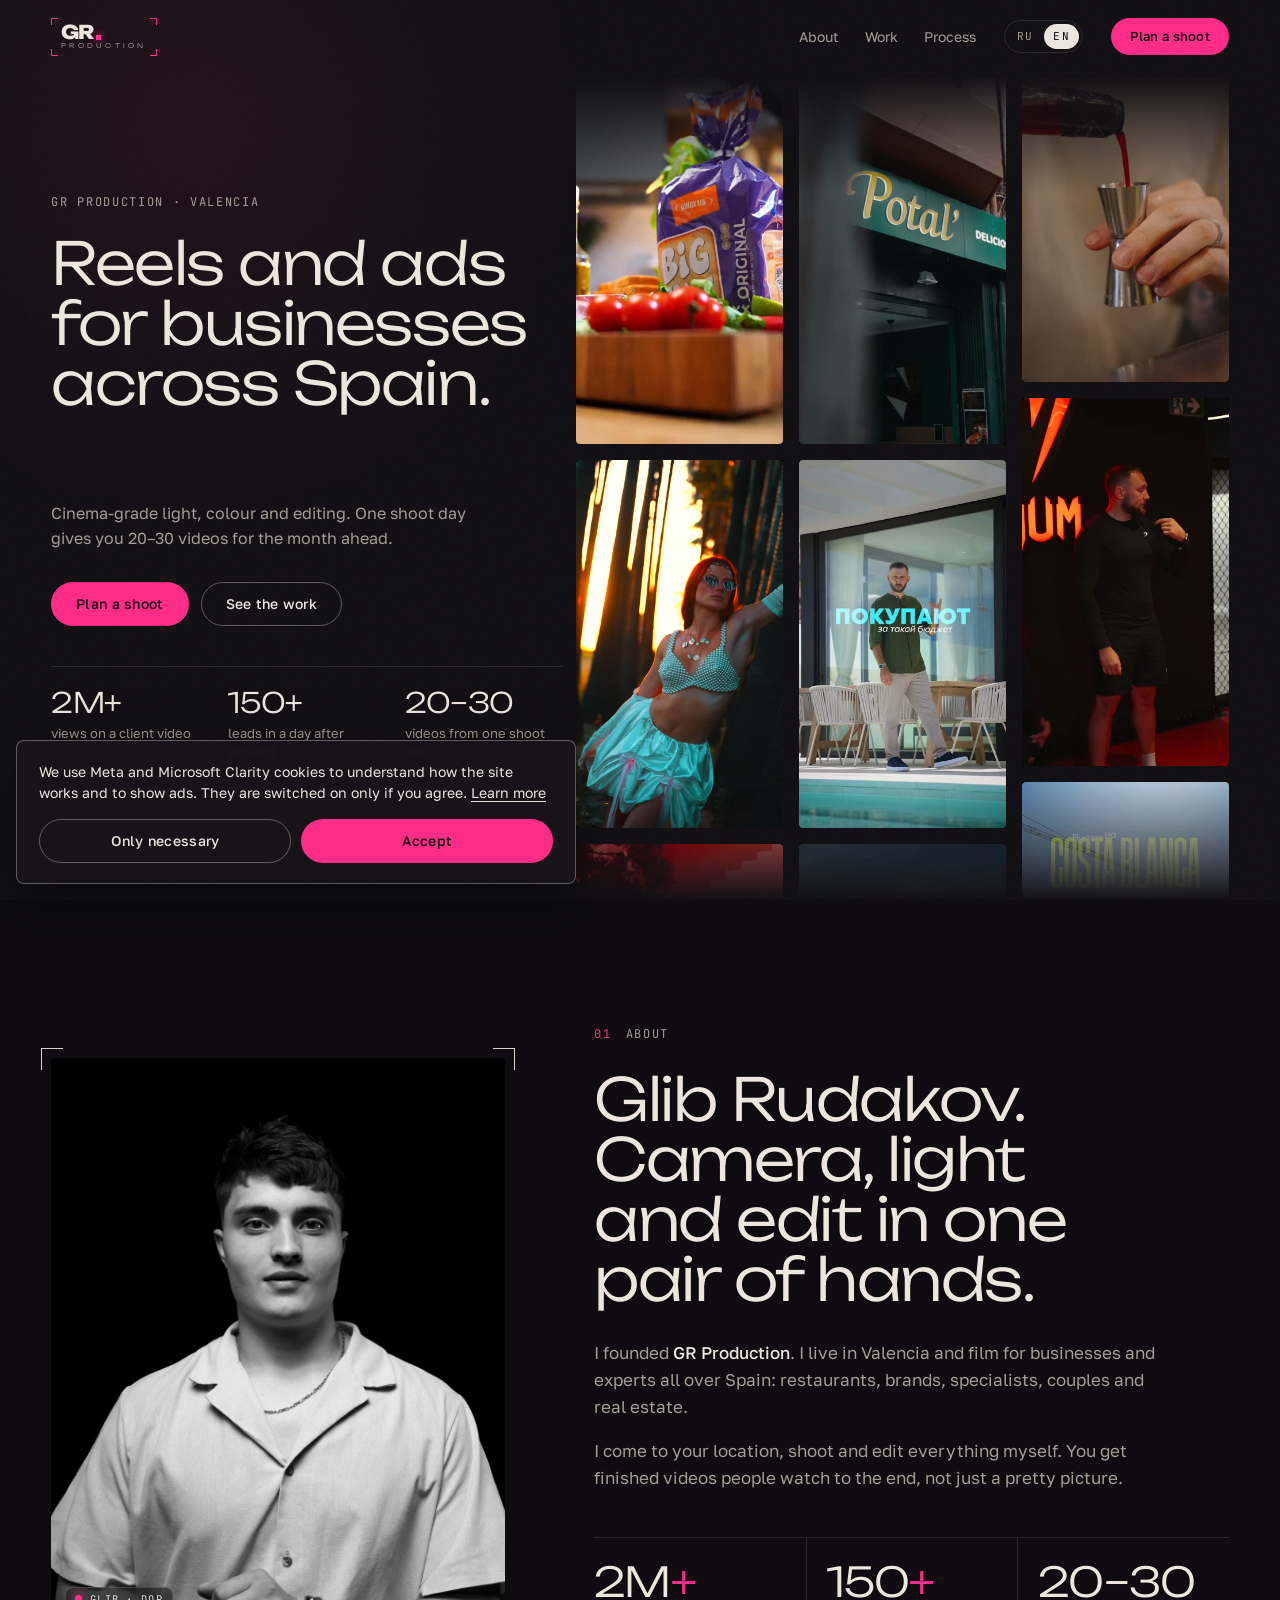
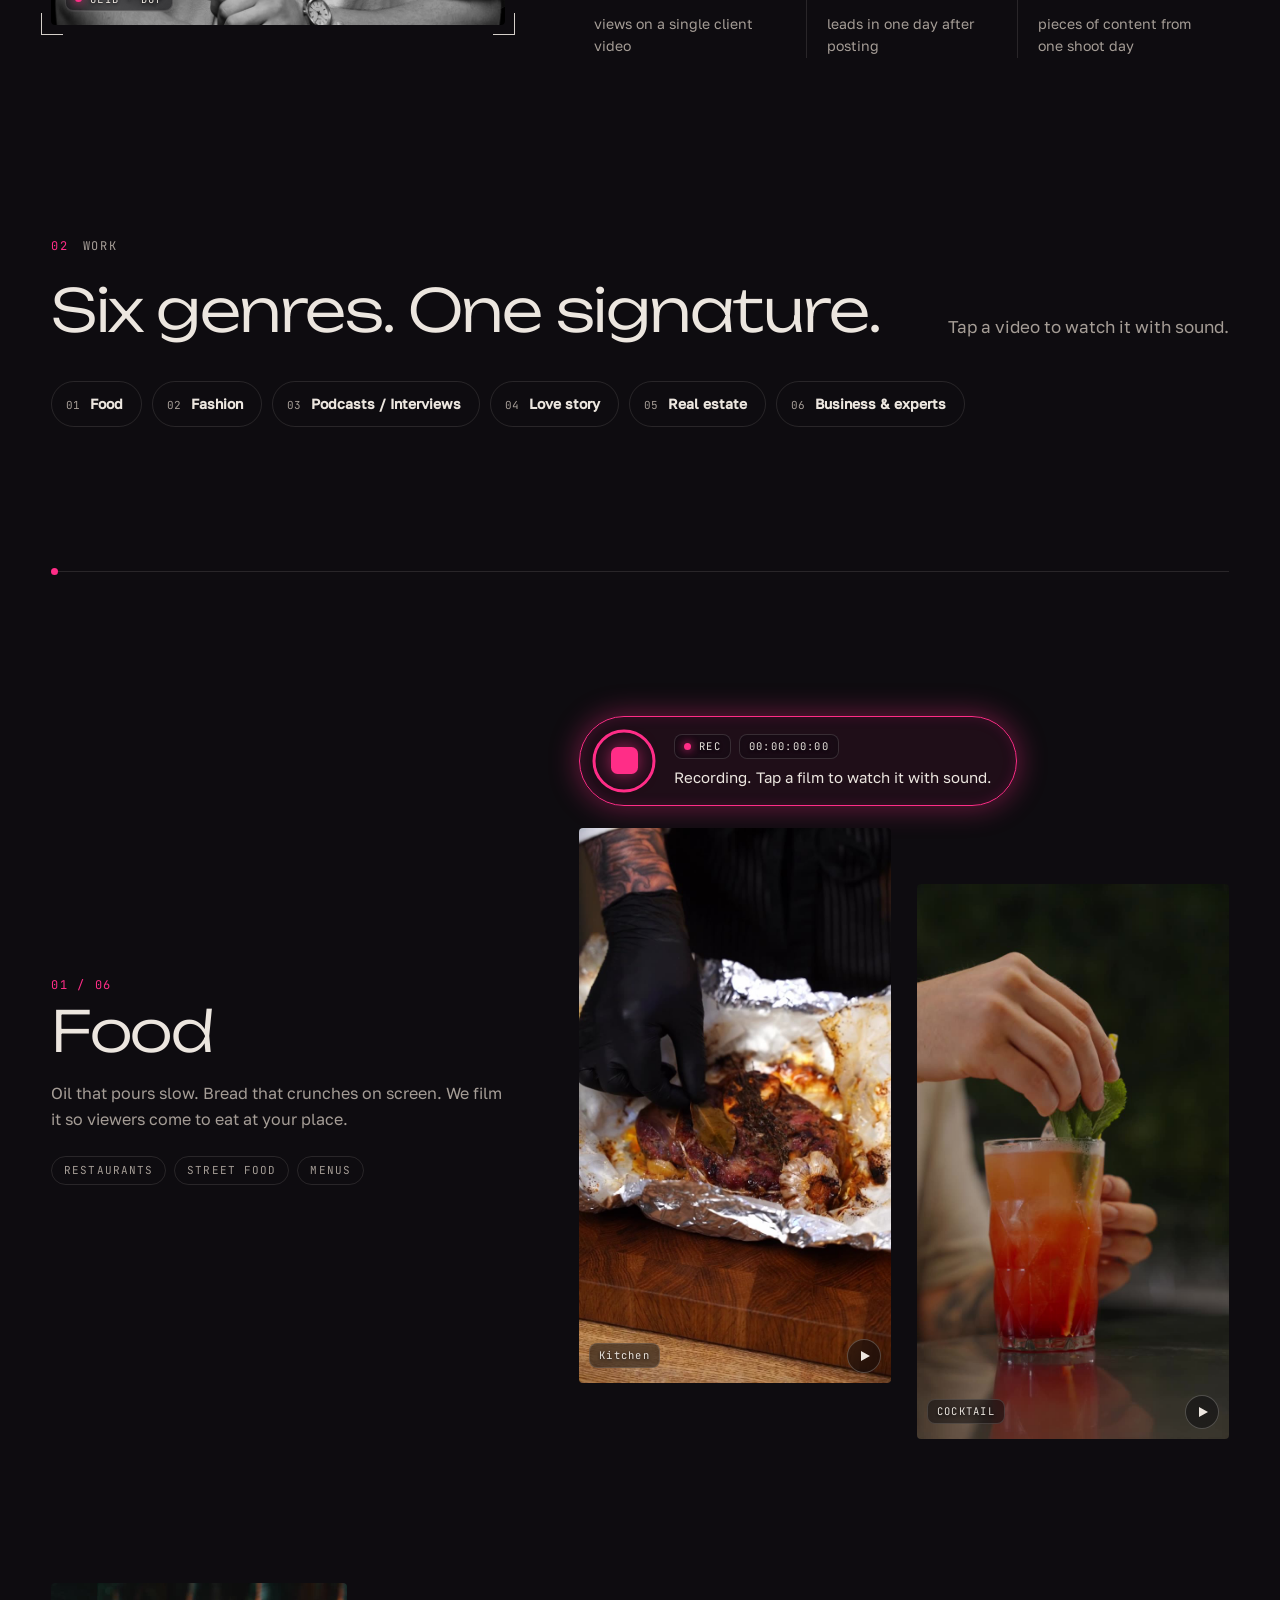
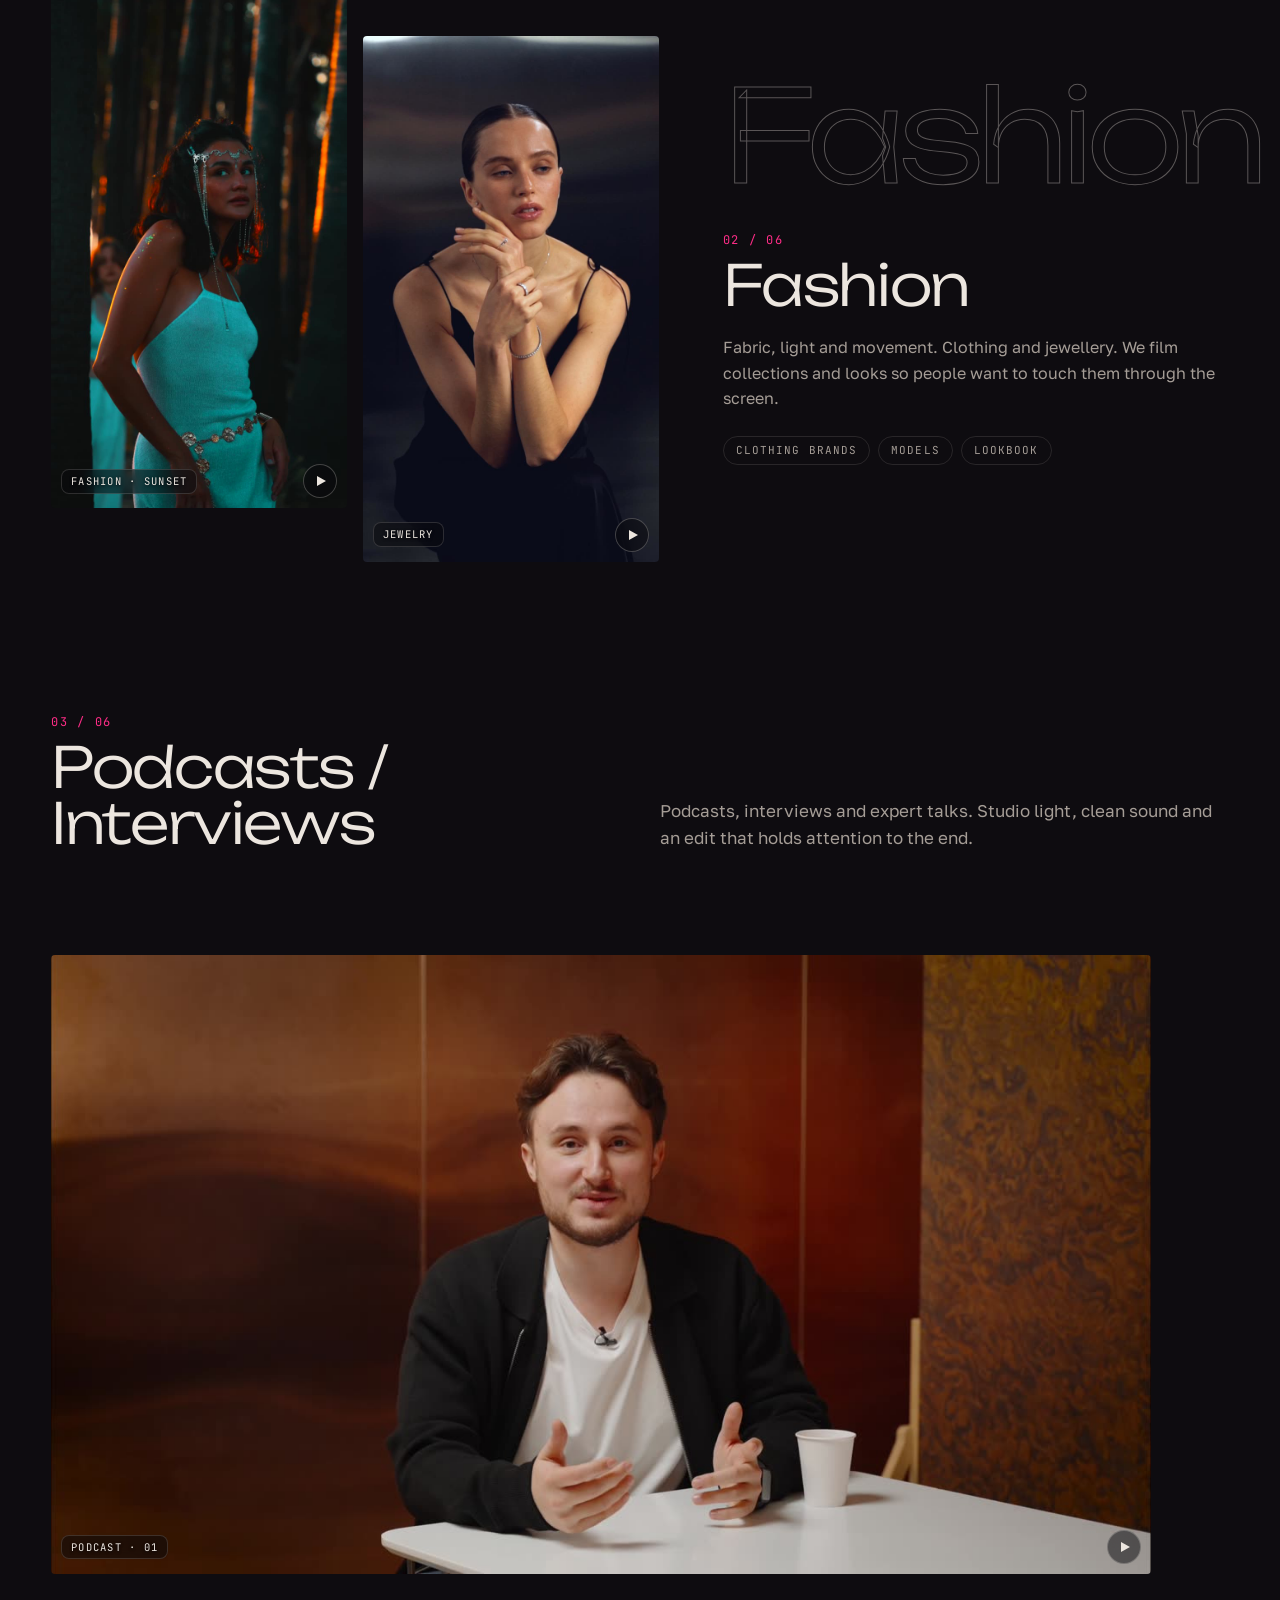
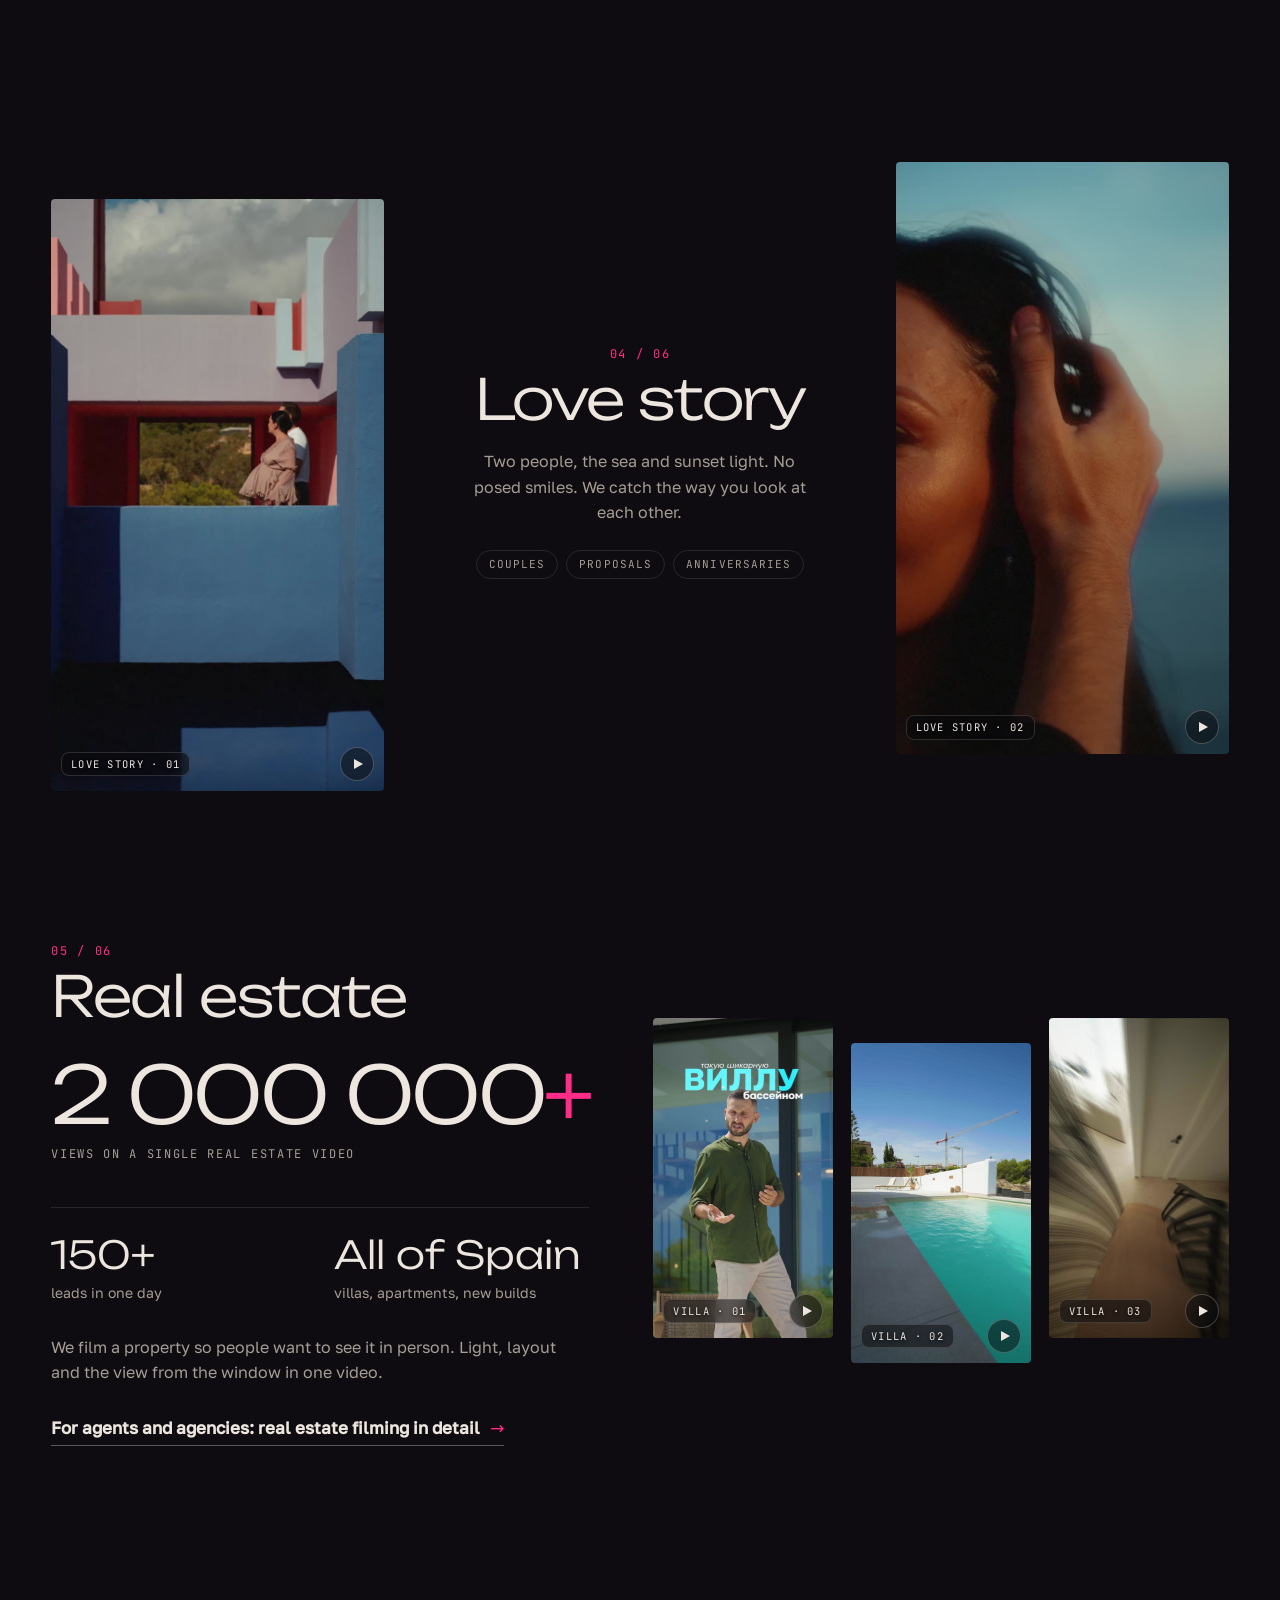
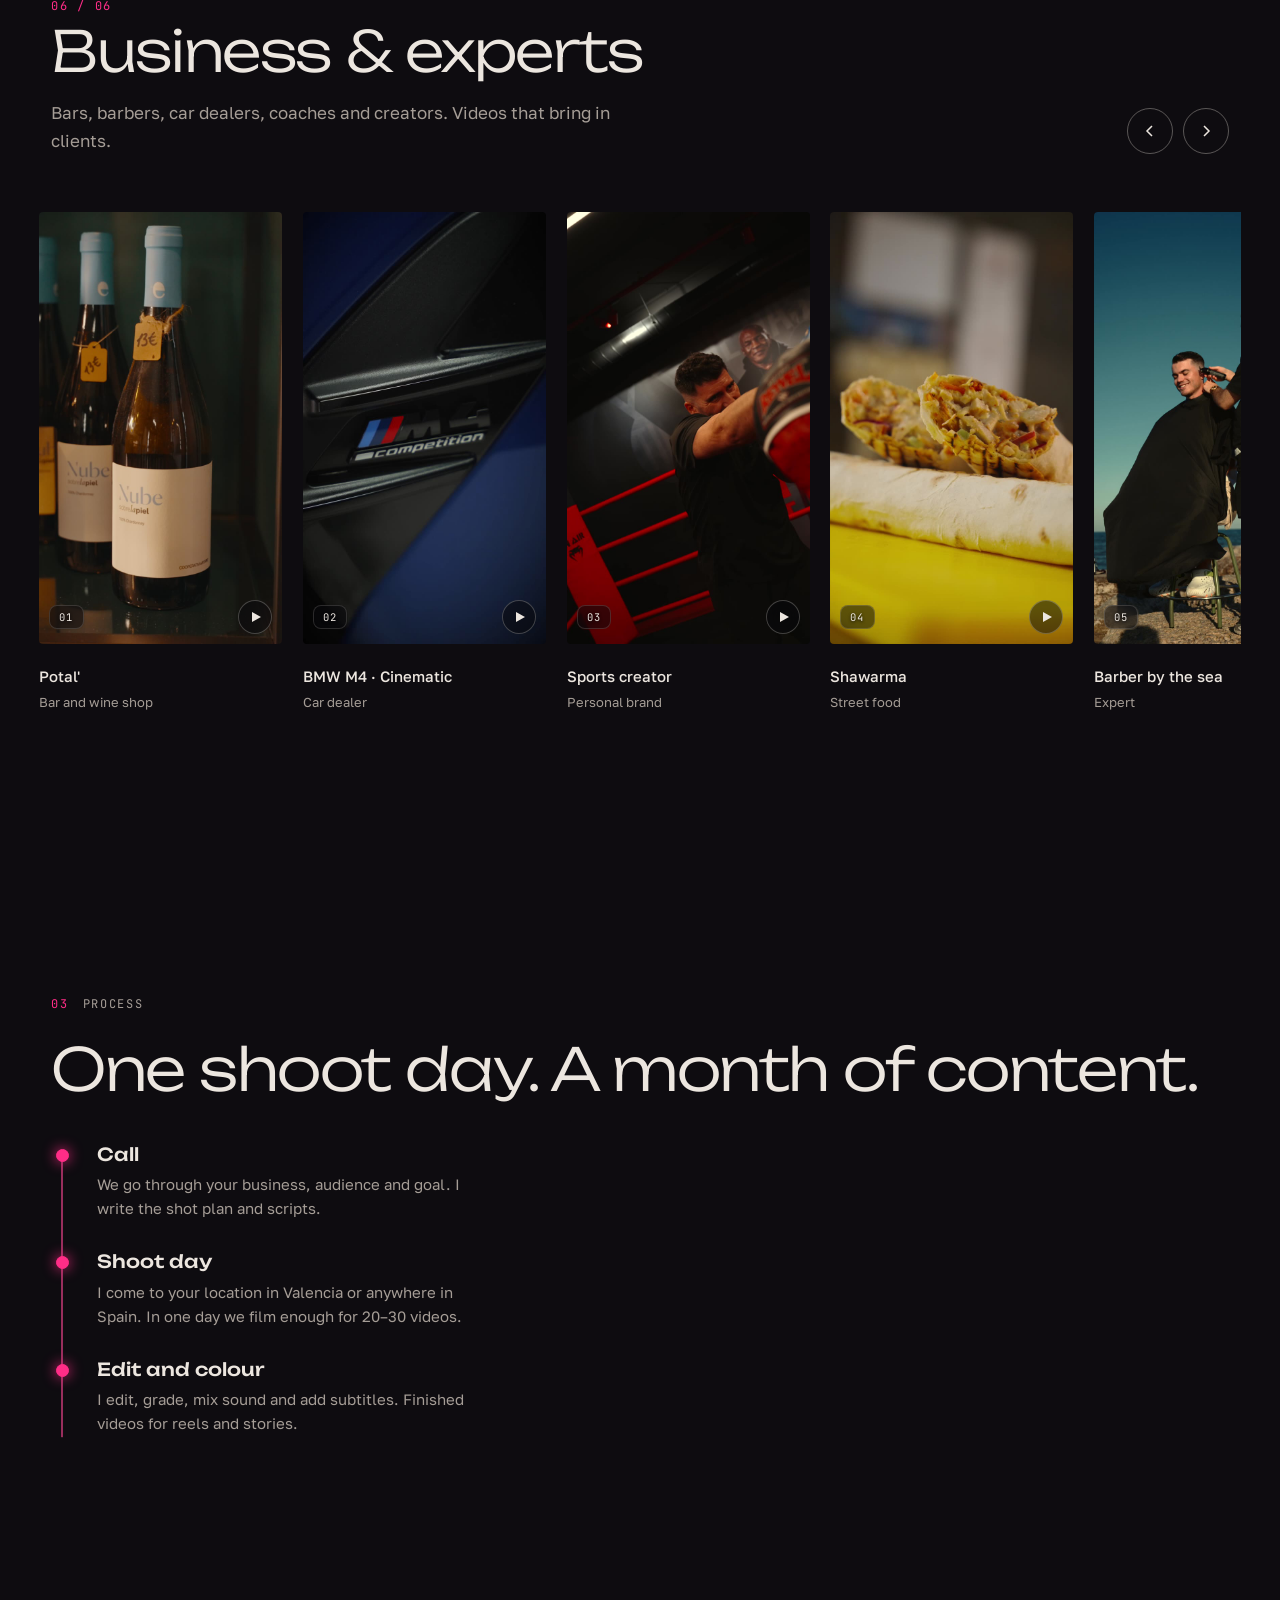
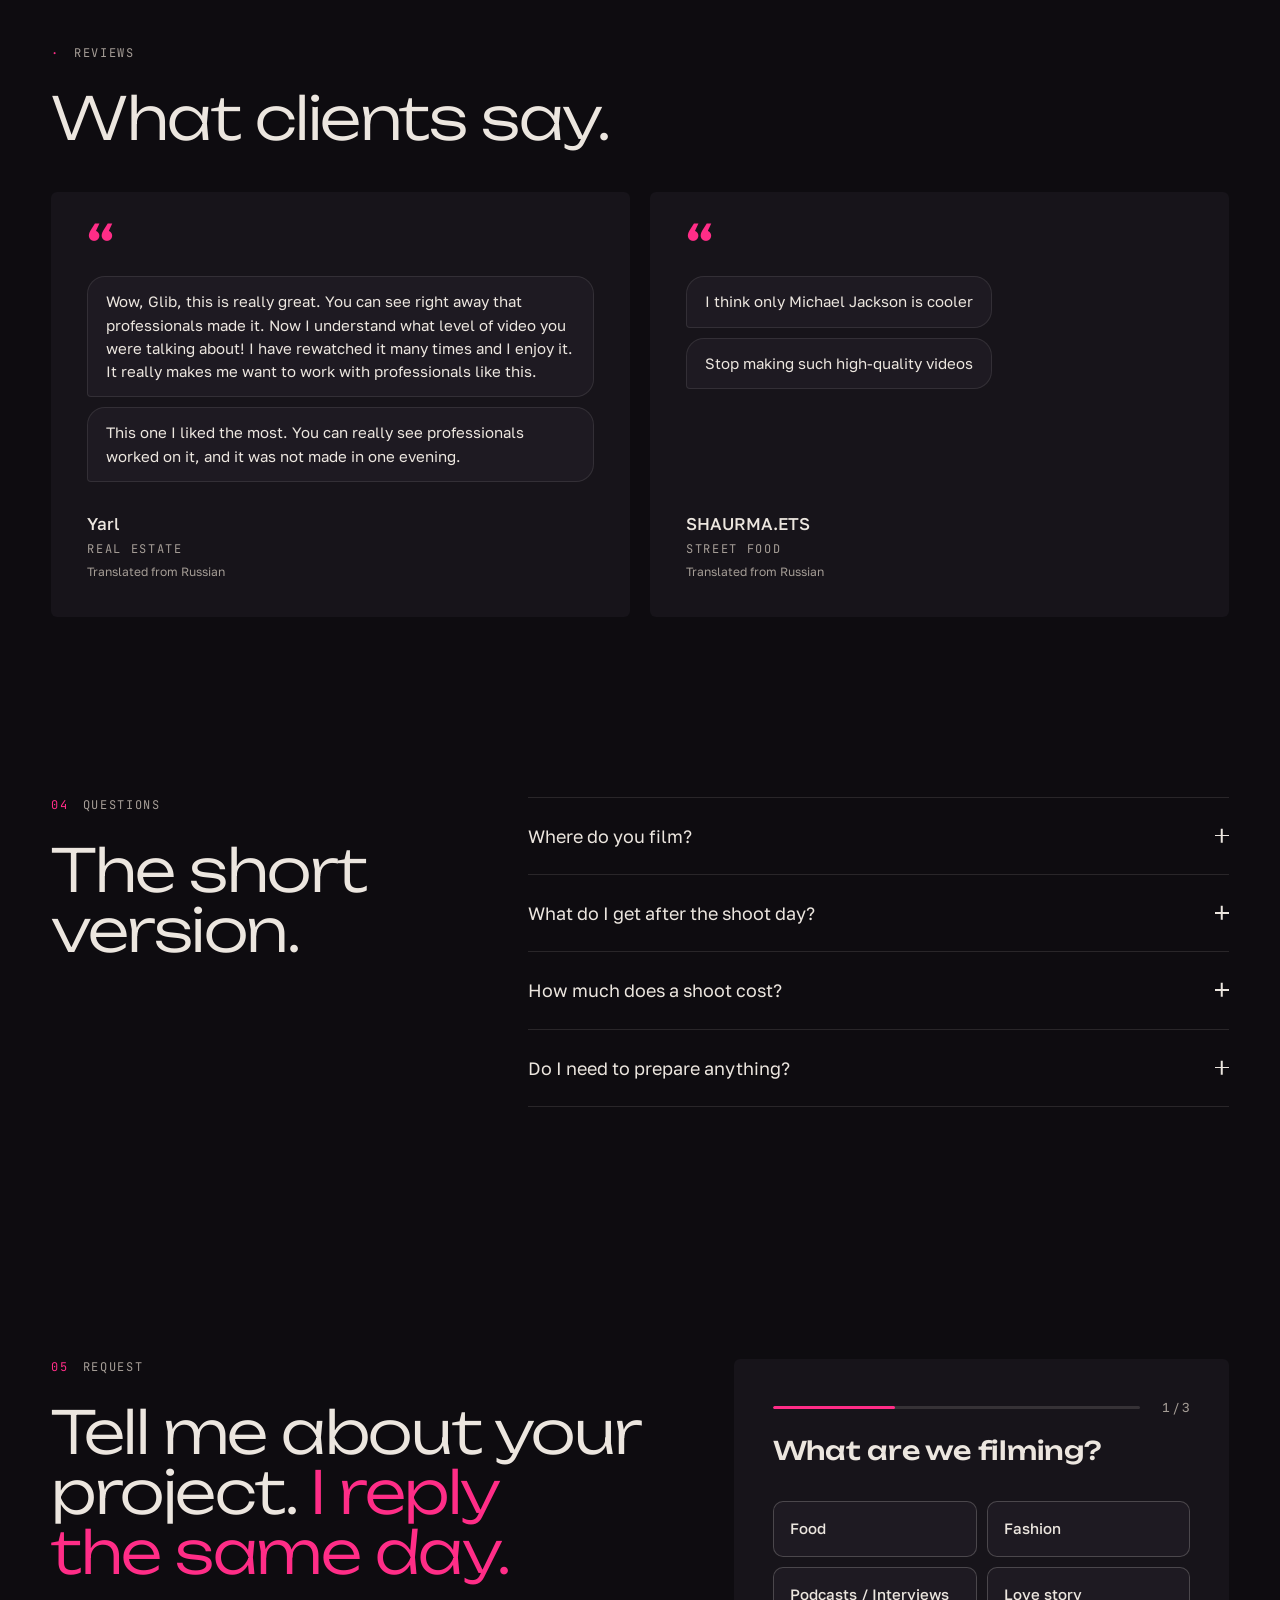
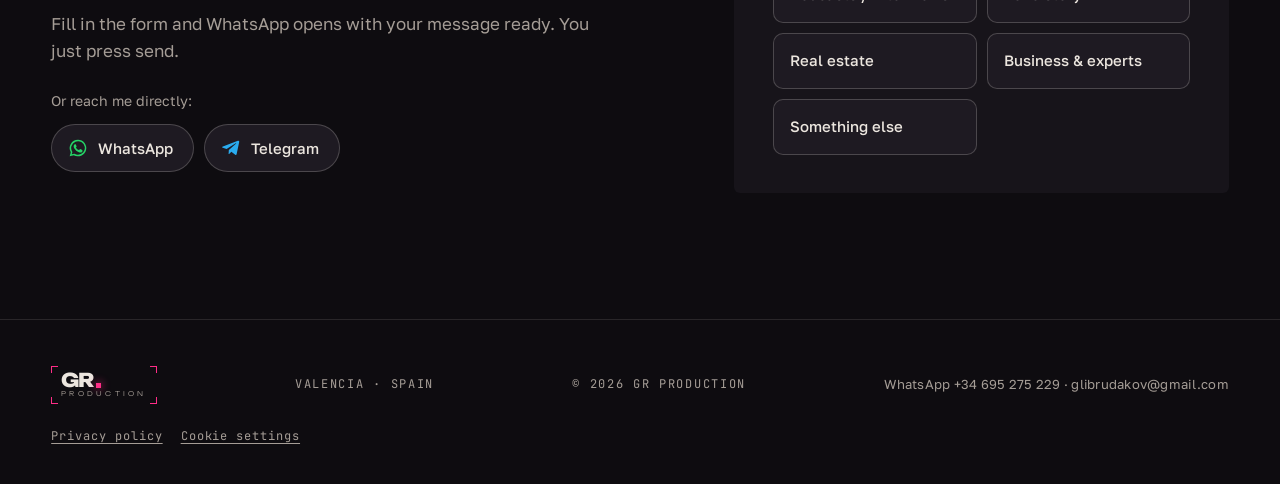
==== commit 9abc4400: "SEO basics: robots.txt, sitemap.xml, schema.org (ProfessionalService, real estate Service with price" ====
--- a/index.html
+++ b/index.html
@@ -55,6 +55,7 @@
   if(consented)window.grLoadTracking();
 })();
 </script>
+<script type="application/ld+json">{"@context": "https://schema.org", "@graph": [{"@type": "ProfessionalService", "@id": "https://gr-production.vercel.app/#business", "name": "GR Production", "url": "https://gr-production.vercel.app/", "image": "https://gr-production.vercel.app/assets/og-main.jpg", "telephone": "+34695275229", "email": "glibrudakov@gmail.com", "priceRange": "€€", "address": {"@type": "PostalAddress", "addressLocality": "Valencia", "addressRegion": "Comunidad Valenciana", "addressCountry": "ES"}, "areaServed": {"@type": "Country", "name": "Spain"}, "founder": {"@type": "Person", "name": "Glib Rudakov", "jobTitle": "Videographer, DOP"}, "sameAs": ["https://t.me/gr_production_eu"], "knowsLanguage": ["ru", "en", "uk"], "description": "Видеопродакшн в Валенсии: рилс, реклама и контент для бизнеса, недвижимости, ресторанов, брендов и мероприятий по всей Испании."}, {"@type": "FAQPage", "mainEntity": [{"@type": "Question", "name": "¿Dónde grabas?", "acceptedAnswer": {"@type": "Answer", "text": "Estoy en Valencia y me desplazo a rodajes en toda España."}}, {"@type": "Question", "name": "¿Qué recibo tras el día de rodaje?", "acceptedAnswer": {"@type": "Answer", "text": "Vídeos montados y listos para reels, stories y anuncios. Normalmente 20–30 piezas, suficientes para un mes de publicaciones."}}, {"@type": "Question", "name": "¿Cuánto cuesta un rodaje?", "acceptedAnswer": {"@type": "Answer", "text": "Depende del proyecto, la localización y el número de vídeos. Escríbeme unas palabras y te envío un presupuesto."}}, {"@type": "Question", "name": "¿Tengo que preparar algo?", "acceptedAnswer": {"@type": "Answer", "text": "No. Yo escribo el plan de rodaje y los guiones. Tú pones el lugar y un par de horas de tu tiempo."}}]}]}</script>
 </head>
 <body>
 <a class="skip" href="#main" data-i18n="skip">К содержанию</a>
@@ -306,7 +307,7 @@
         </div>
         <div class="qstep" data-step="3" hidden><p class="qh" data-i18n="q3_t">Куда прислать ответ?</p>
           <label><span data-i18n="f_name">Имя</span><input name="name" required autocomplete="name" data-i18n-ph="f_name_ph" placeholder="Как к вам обращаться"></label>
-          <label class="qphone"><span data-i18n="f_phone">Номер WhatsApp</span><input name="phone" type="tel" inputmode="tel" autocomplete="tel" required data-wa="f_phone" data-i18n-ph="f_phone_ph" placeholder="+34 600 000 000"><small class="qerr" aria-live="polite"></small></label>
+          <label class="qphone"><span data-i18n="f_phone">Номер WhatsApp</span><input name="phone" type="tel" inputmode="tel" autocomplete="tel" required data-i18n-ph="f_phone_ph" placeholder="+34 600 000 000"><small class="qerr" aria-live="polite"></small></label>
           <div class="qnav"><button type="button" class="btn btn-ghost qback" data-i18n="q_back">Назад</button><button class="btn btn-accent qsubmit" type="submit" data-i18n="f_btn">Отправить в WhatsApp</button></div>
           <p class="note" data-i18n="f_note">Без спама. Отвечаю лично.</p><p class="ok" role="status" data-i18n="f_ok">Открываем WhatsApp.</p>
         </div>
--- a/assets/site.css
+++ b/assets/site.css
@@ -604,12 +604,13 @@
 /* hero strip moves with transform (smooth at any refresh rate) */
 .hw-strack{will-change:transform;backface-visibility:hidden}
 
-/* chat-style review (real messages, shown as bubbles) */
-.quote.chat{gap:10px}
-.quote.chat::before{content:"\201C";display:block;font:500 54px/.6 var(--display);color:var(--accent);margin-bottom:4px}
-.quote.chat p.bubble{align-self:flex-start;max-width:92%;padding:12px 16px;border-radius:16px 16px 16px 4px;background:var(--panel-2);border:1px solid rgba(236,230,223,.1)}
+/* reviews as real messages: same bubbles, names aligned at the bottom of equal-height cards */
+.quotes{align-items:stretch}
+.quote.chat{gap:10px;height:100%}
+.quote.chat::before{content:"\201C";display:block;font:500 54px/.6 var(--display);color:var(--accent);margin-bottom:6px}
+.quote.chat p.bubble{align-self:flex-start;max-width:100%;padding:13px 18px;border-radius:18px 18px 18px 4px;background:var(--panel-2);border:1px solid rgba(236,230,223,.1);font-size:clamp(15px,1.1vw,17px);line-height:1.55}
 .quote.chat p.bubble::before{content:none}
-.quote.chat .who{margin-top:12px}
+.quote.chat .who{margin-top:auto;padding-top:18px}
 /* short phones (iPhone SE etc.): keep the buttons on the first screen */
 @media (max-width:720px) and (max-height:700px){
   .hw-in{padding-top:80px}
@@ -620,3 +621,15 @@
   .hwall .ctas{margin-top:16px!important}
 }
 @media (max-width:720px) and (max-height:620px){.hw-strip .hw-reel{width:84px}}
+
+/* reviews carousel on phones (when there is more than one) */
+.qdots{display:none}
+@media (max-width:720px){
+  .quotes:has(.quote+.quote){display:flex;gap:12px;overflow-x:auto;scroll-snap-type:x mandatory;margin-left:calc(-1*var(--pad));margin-right:calc(-1*var(--pad));padding:0 var(--pad);scroll-padding:0 var(--pad);scrollbar-width:none;-webkit-overflow-scrolling:touch;overscroll-behavior-x:contain}
+  .quotes:has(.quote+.quote)::-webkit-scrollbar{display:none}
+  .quotes:has(.quote+.quote) .quote{flex:0 0 86%;scroll-snap-align:start;height:auto}
+  .qdots{display:flex;justify-content:center;gap:8px;margin-top:16px}
+  .qdots i{width:7px;height:7px;border-radius:50%;background:rgba(236,230,223,.25);transition:background .3s var(--ease),width .3s var(--ease)}
+  .qdots i.on{background:var(--accent);width:20px;border-radius:4px}
+}
+@media (max-width:720px){.quote.chat{padding:20px}.quote.chat::before{font-size:40px;margin-bottom:2px}.quote.chat p.bubble{font-size:15px;padding:11px 15px}}
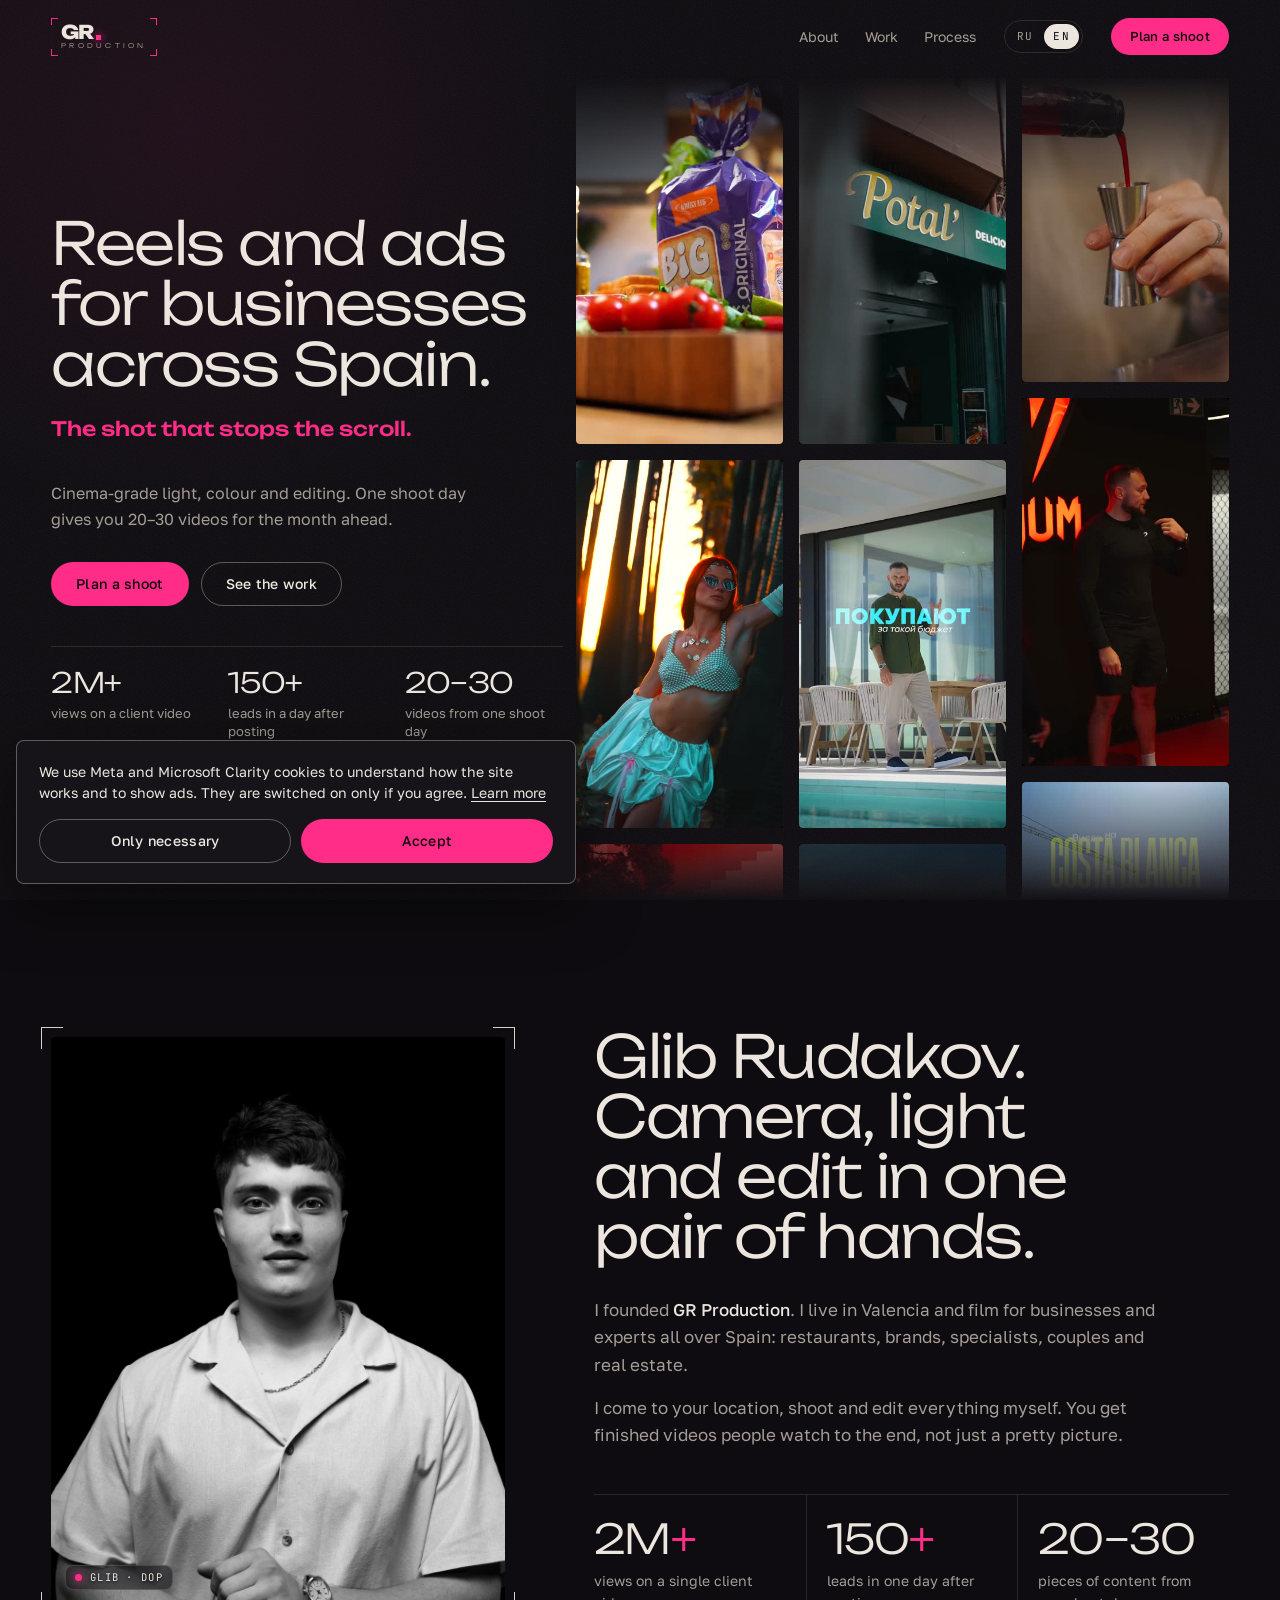
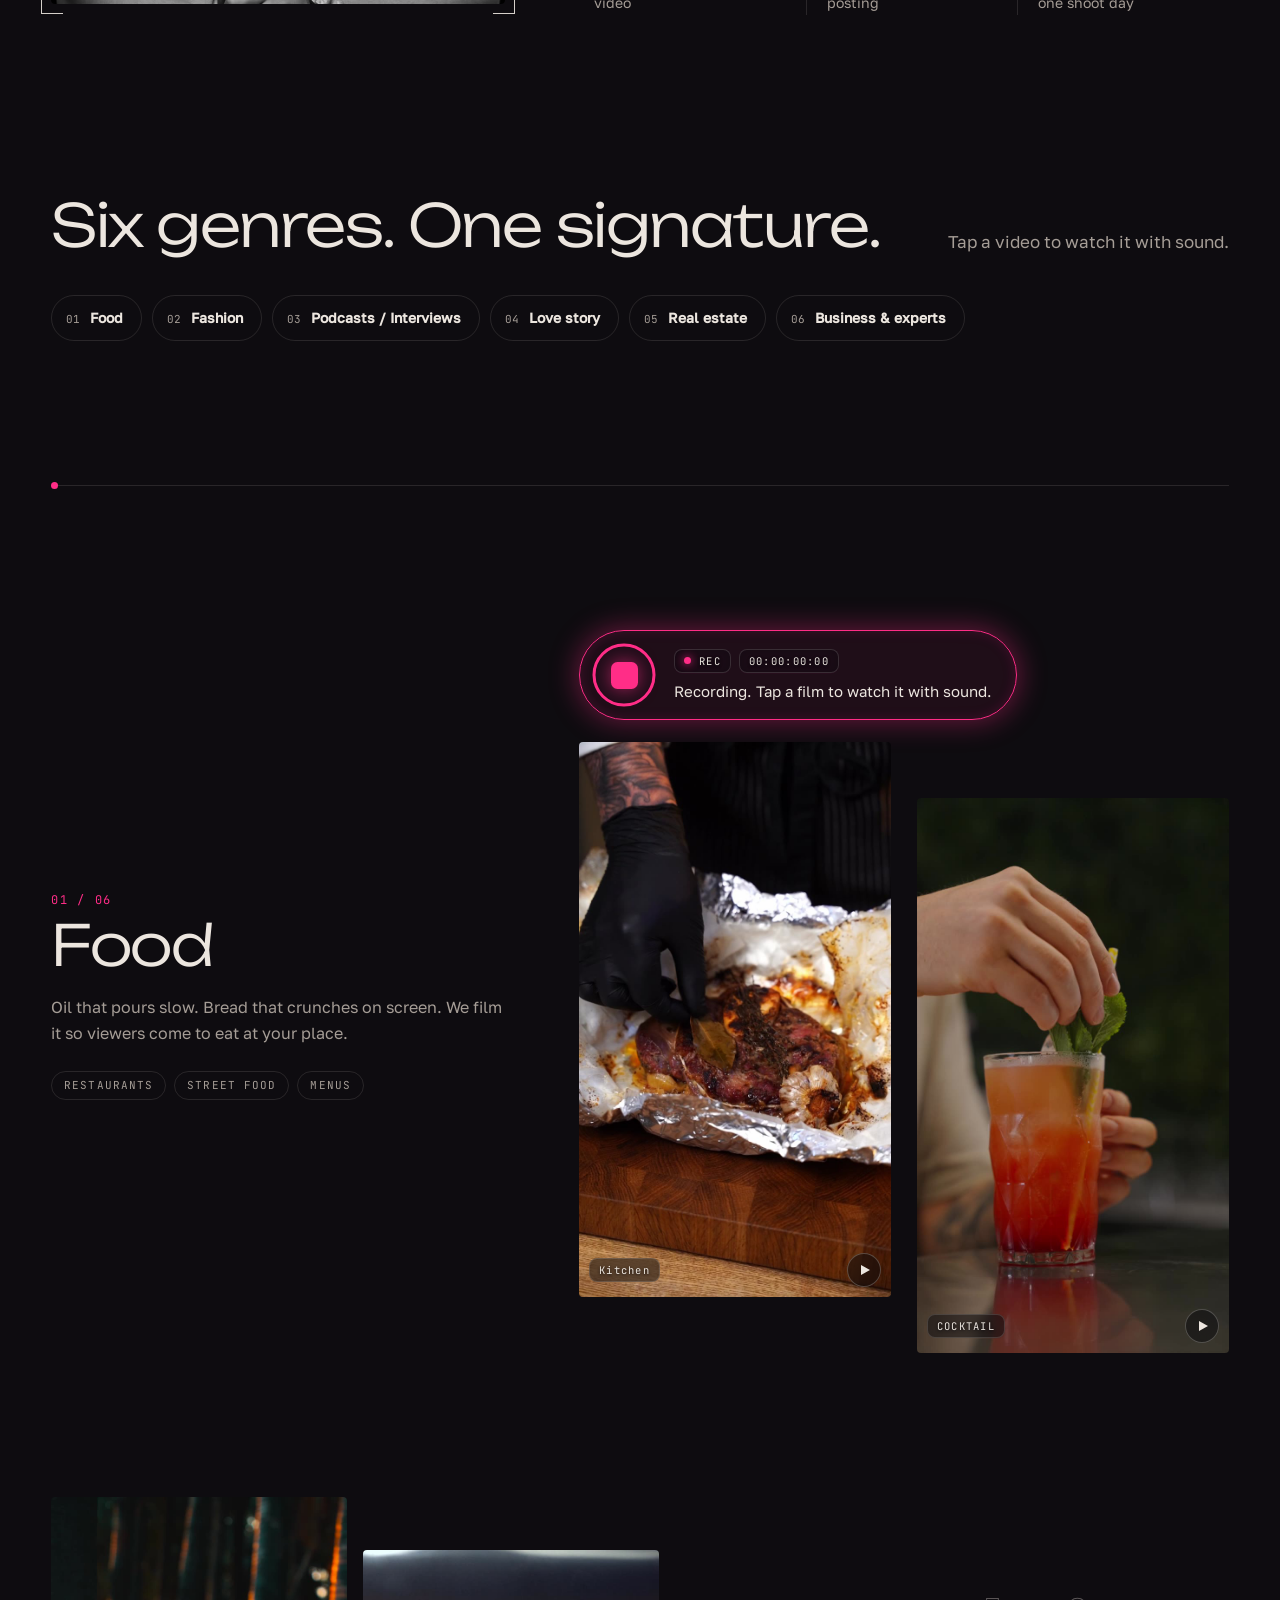
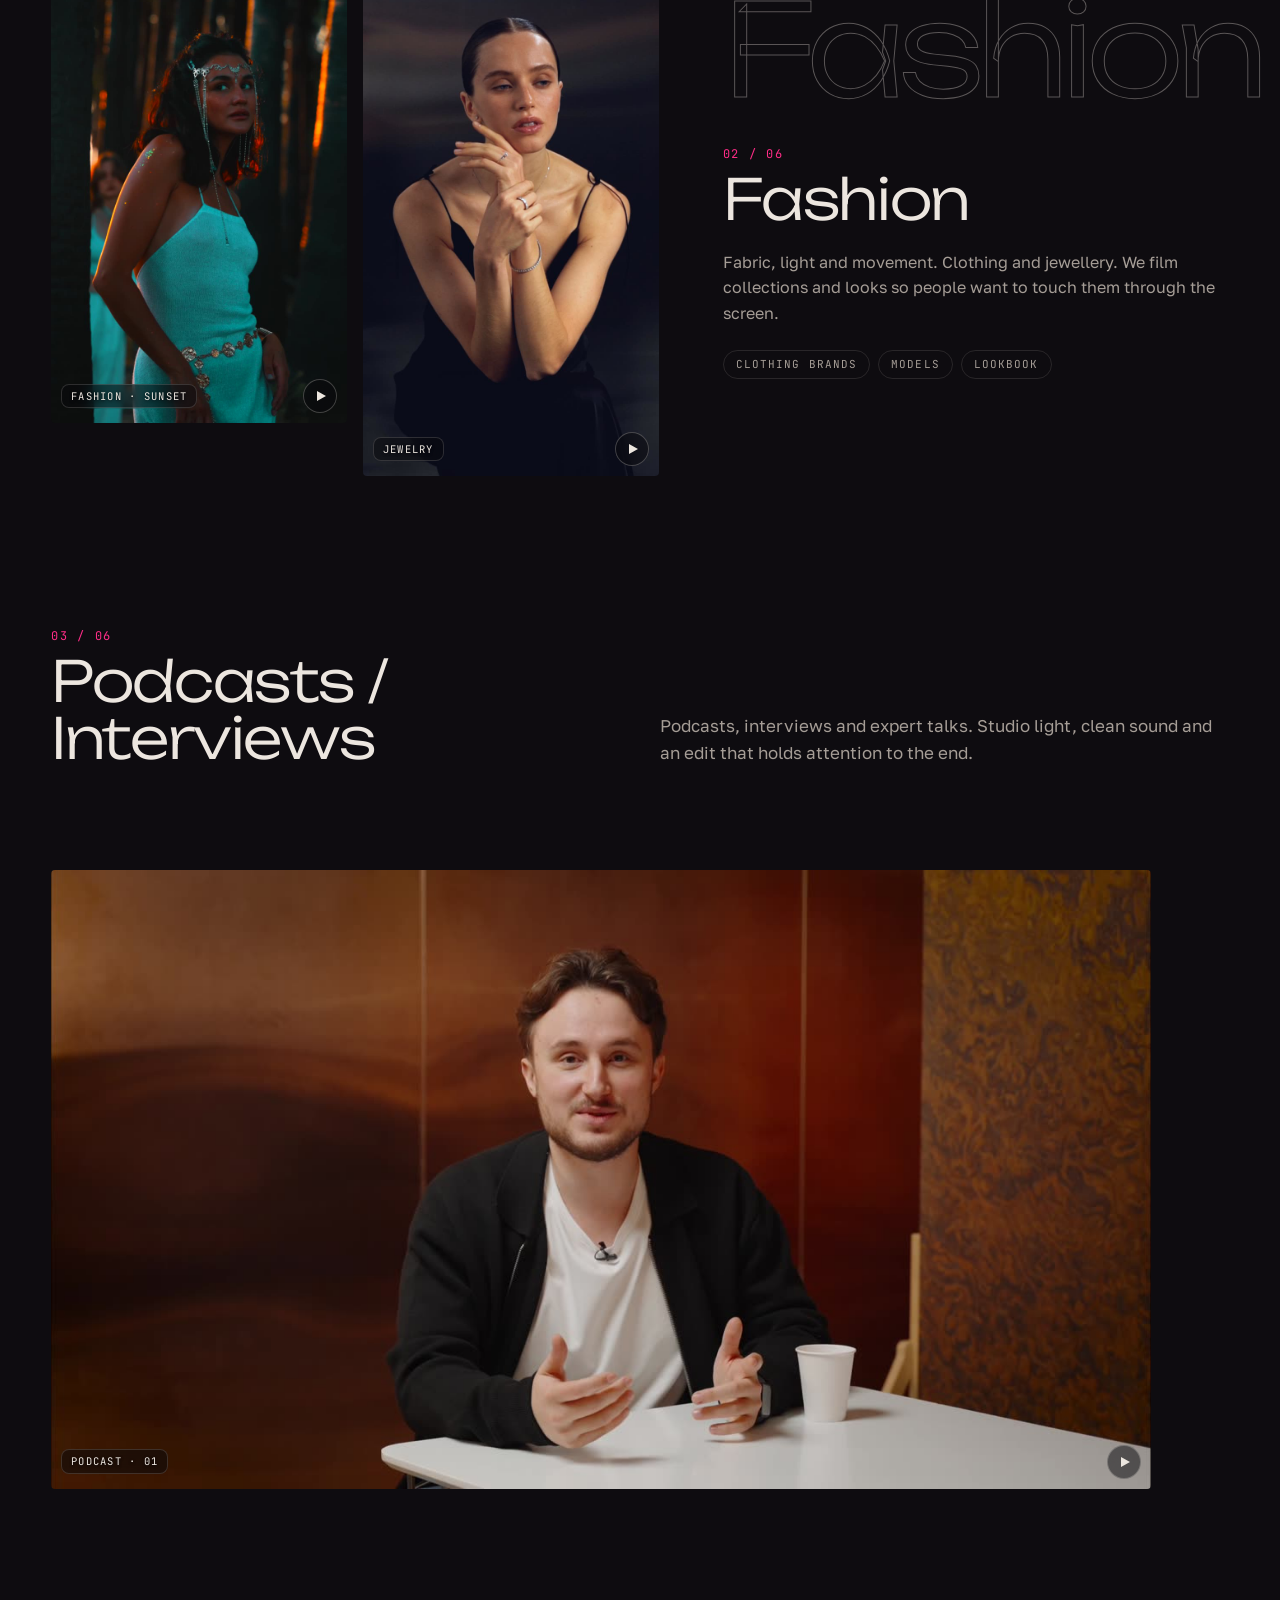
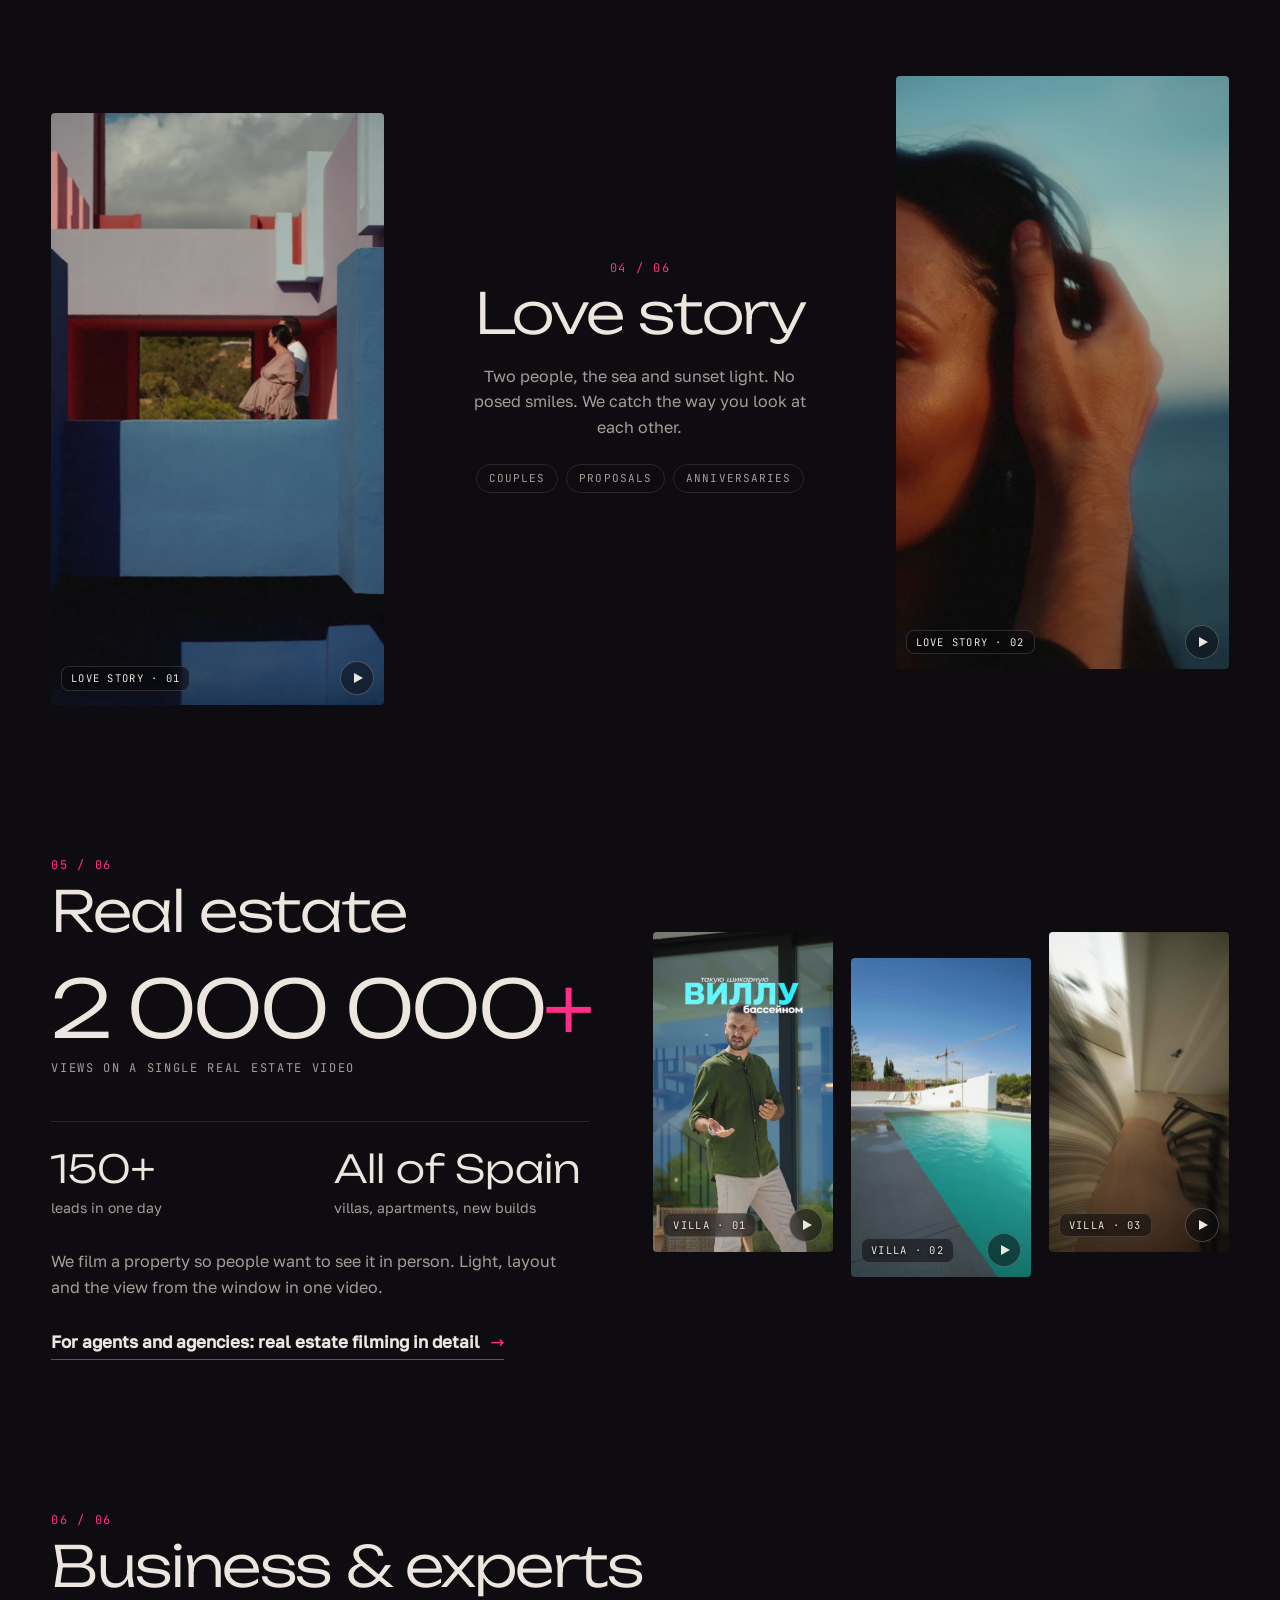
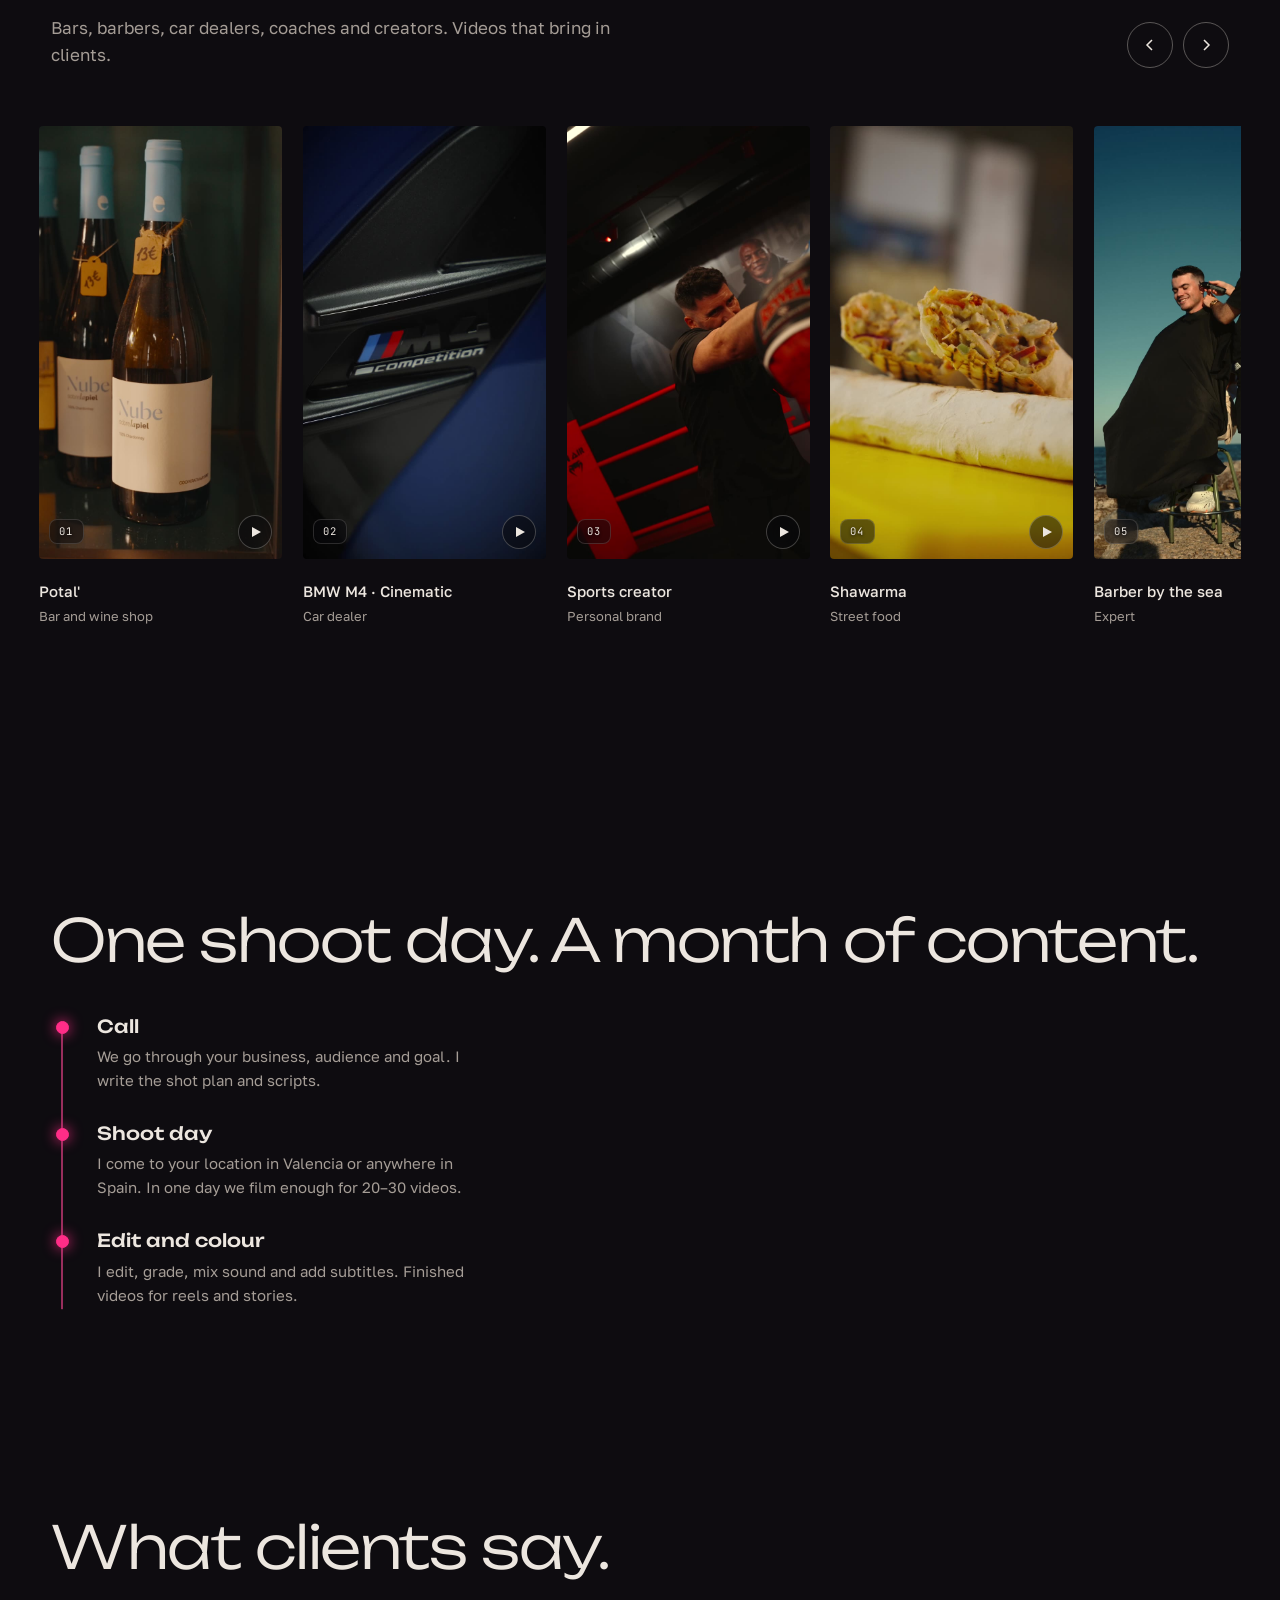
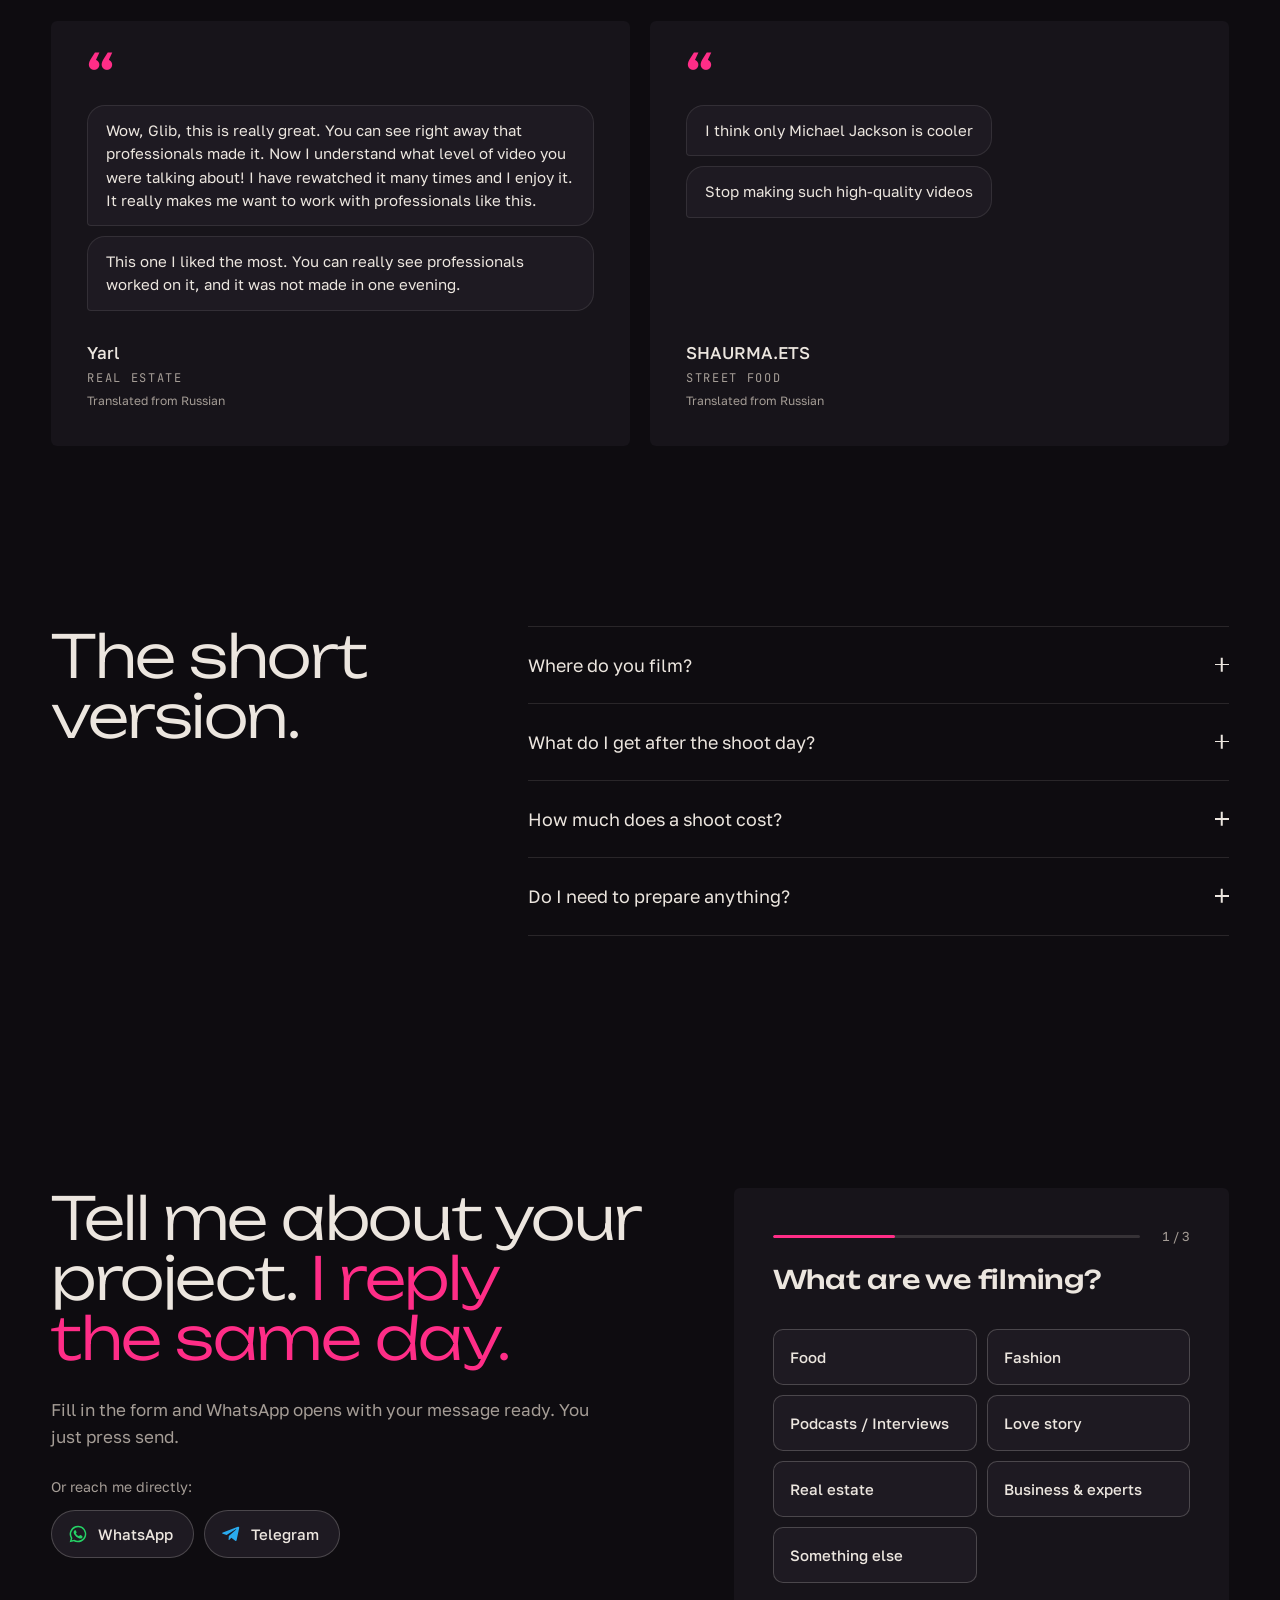
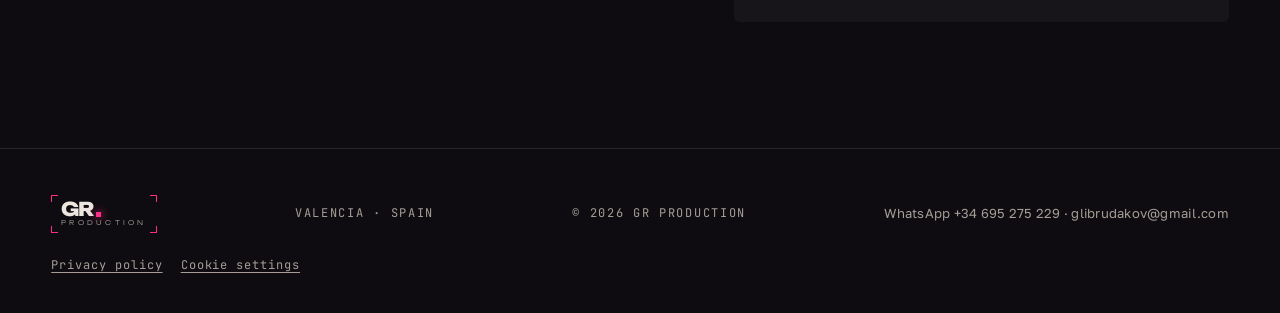
==== commit 7da7109f: "Remove hero kicker and section kicker labels on both pages Co-Authored-By: Claude Opus 5.5 <noreply@" ====
--- a/index.html
+++ b/index.html
@@ -80,7 +80,6 @@
 <section id="hero" class="hwall" aria-label="GR Production">
   <div class="hw-in">
     <div class="hw-copy">
-      <span class="mono hw-kick" data-i18n="hw_kicker">GR Production · Валенсия</span>
       <h1 data-i18n="hw_title">Рилс и реклама для бизнеса по всей Испании.</h1>
       <p class="hw-rot" aria-hidden="true"><span id="hwrot" data-i18n="h2_big">Кадр, ради которого останавливают ленту.</span></p>
       <p class="hw-sub" data-i18n="hw_sub">Свет, цвет и монтаж уровня кино. Один съёмочный день даёт 20–30 роликов на месяц вперёд.</p>
@@ -112,7 +111,6 @@
       <span class="chip meta rec" aria-hidden="true"><i></i>GLIB · DOP</span>
     </div>
     <div class="rv">
-      <div class="kicker ri"><b>01</b><span class="mono" data-i18n="about_k">Обо мне</span></div>
       <h2 class="ri" data-i18n="about_h">Глеб Рудаков. Камера, свет и монтаж в одних руках.</h2>
       <div class="ri" style="margin-top:30px">
         <p class="lede" data-i18n-html="about_p1">Я основатель <strong>GR Production</strong>. Живу в Валенсии и снимаю видео для бизнеса и экспертов по всей Испании: рестораны, бренды, специалистов, пары и недвижимость.</p>
@@ -132,7 +130,6 @@
   <div class="wrap">
     <div class="work-head rv">
       <div>
-        <div class="kicker ri"><b>02</b><span class="mono" data-i18n="work_k">Работы</span></div>
         <h2 class="ri" data-i18n="work_h">Шесть жанров. Один почерк.</h2>
       </div>
       <p class="lede ri" data-i18n="work_p" style="max-width:40ch">Нажмите на ролик, чтобы посмотреть со звуком.</p>
@@ -252,7 +249,6 @@
 <section class="sec" id="process">
   <div class="wrap process process-solo">
     <div class="rv">
-      <div class="kicker ri"><b>03</b><span class="mono" data-i18n="proc_k">Как работаем</span></div>
       <h2 class="ri" data-i18n="proc_h">Один день съёмки. Месяц контента.</h2>
       <ol class="steps ri" id="steps">
         <svg class="line" aria-hidden="true" preserveAspectRatio="none"><line x1="1" y1="0" x2="1" y2="100%"/><line class="draw" style="--d:1" x1="1" y1="0" x2="1" y2="100%"/></svg>
@@ -267,7 +263,6 @@
 <!-- REVIEWS (shared block, filled from SITE.reviews) -->
 <section class="sec" id="reviews" style="padding-top:clamp(40px,6vh,80px)">
   <div class="wrap rv">
-    <div class="kicker ri"><b>·</b><span class="mono" data-i18n="rev_k">Отзывы</span></div>
     <h2 class="ri" data-i18n="rev_h">Что говорят клиенты.</h2>
     <div class="quotes ri" id="quotes"></div>
   </div>
@@ -276,7 +271,7 @@
 <!-- FAQ -->
 <section class="sec" id="faq" style="padding-top:clamp(40px,6vh,80px)">
   <div class="wrap faq">
-    <div class="rv"><div class="kicker ri"><b>04</b><span class="mono" data-i18n="faq_k">Вопросы</span></div><h2 class="ri" data-i18n="faq_h">Коротко о главном.</h2></div>
+    <div class="rv"><h2 class="ri" data-i18n="faq_h">Коротко о главном.</h2></div>
     <div class="rv">
       <details class="ri"><summary><span data-i18n="q1">Где вы снимаете?</span><i aria-hidden="true"></i></summary><p data-i18n="a1">Базируюсь в Валенсии. Выезжаю на съёмки по всей Испании.</p></details>
       <details class="ri"><summary><span data-i18n="q2">Что я получу после съёмочного дня?</span><i aria-hidden="true"></i></summary><p data-i18n="a2">Готовые смонтированные ролики под рилс, сторис и рекламу. Обычно это 20–30 единиц контента, которых хватает на месяц публикаций.</p></details>
@@ -290,7 +285,6 @@
 <section class="sec" id="contact">
   <div class="wrap contact">
     <div class="rv">
-      <div class="kicker ri"><b>05</b><span class="mono" data-i18n="ct_k">Заявка</span></div>
       <h2 class="ri" data-i18n-html="ct_h">Расскажите о проекте. <em>Я отвечу сегодня.</em></h2>
       <p class="lede ri" style="margin-top:28px" data-i18n="ct_p">Заполните форму, и откроется WhatsApp с готовым сообщением. Останется нажать «отправить».</p>
     </div>
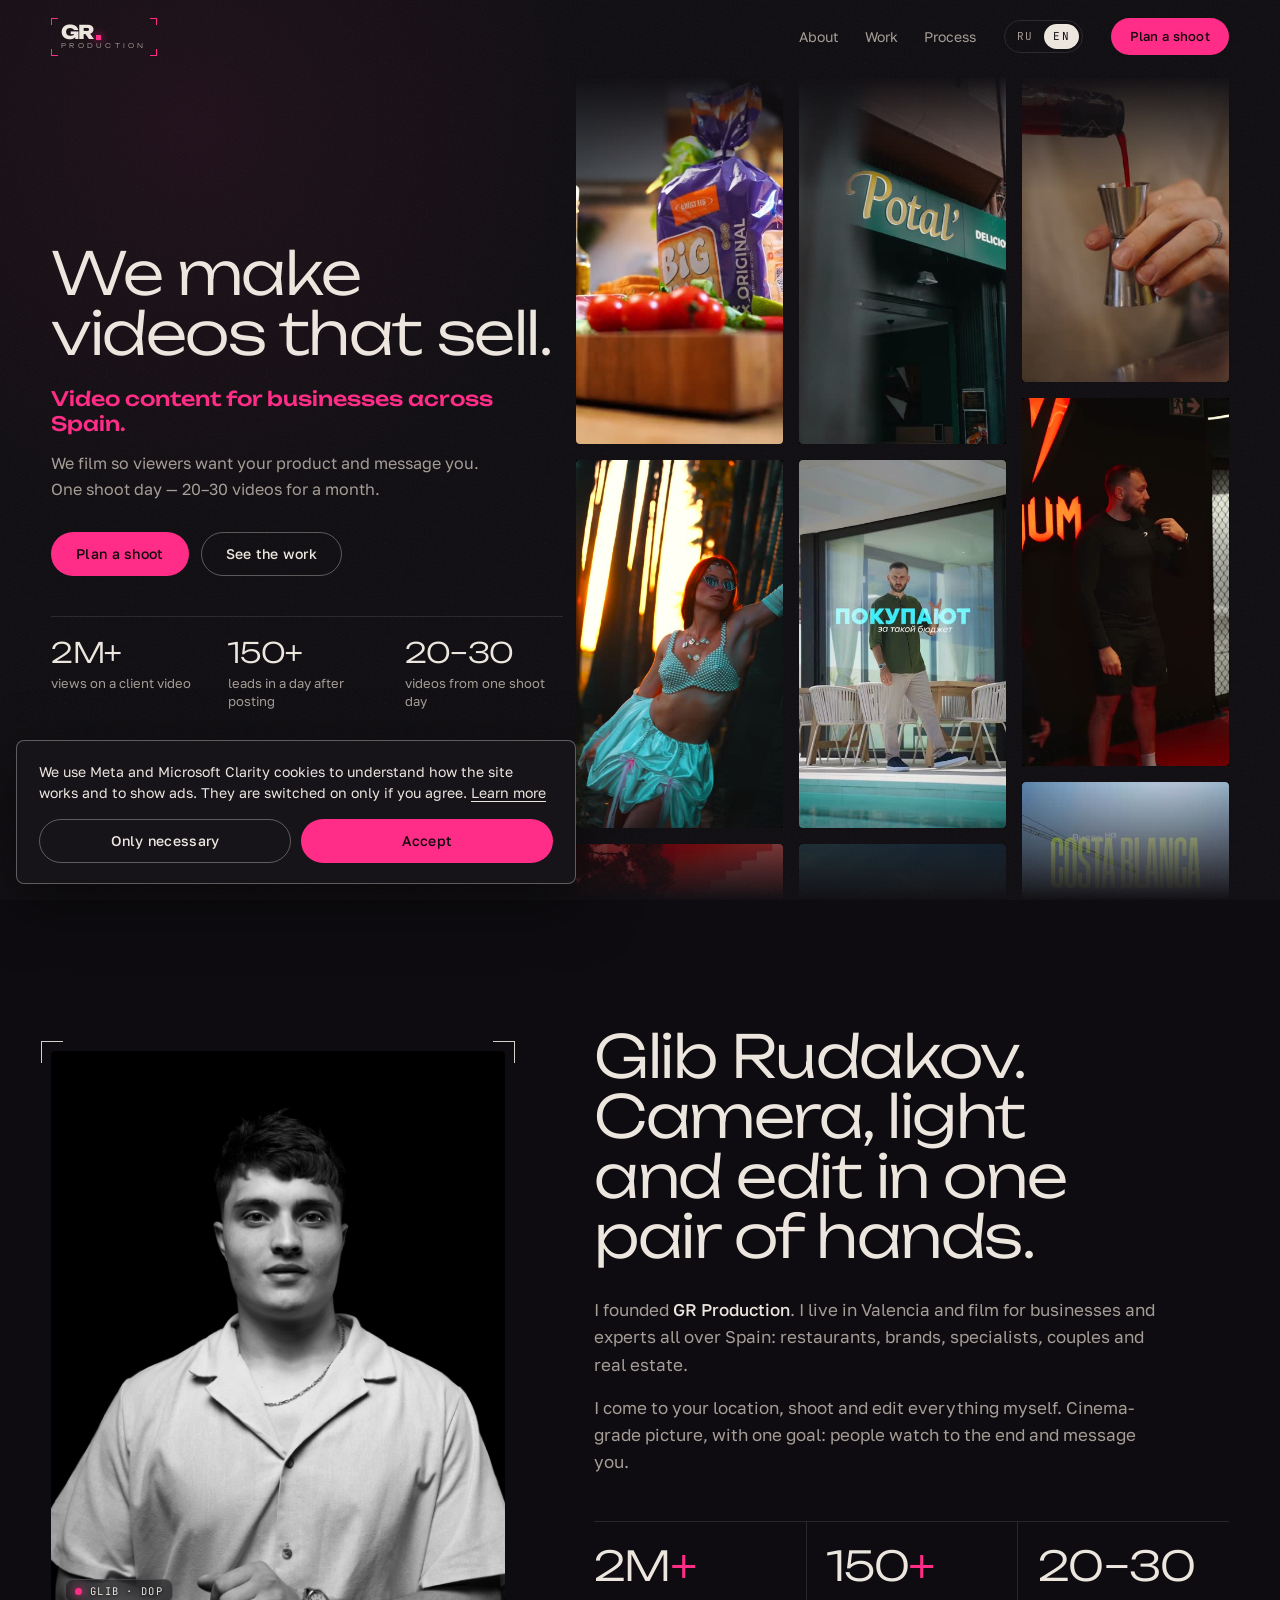
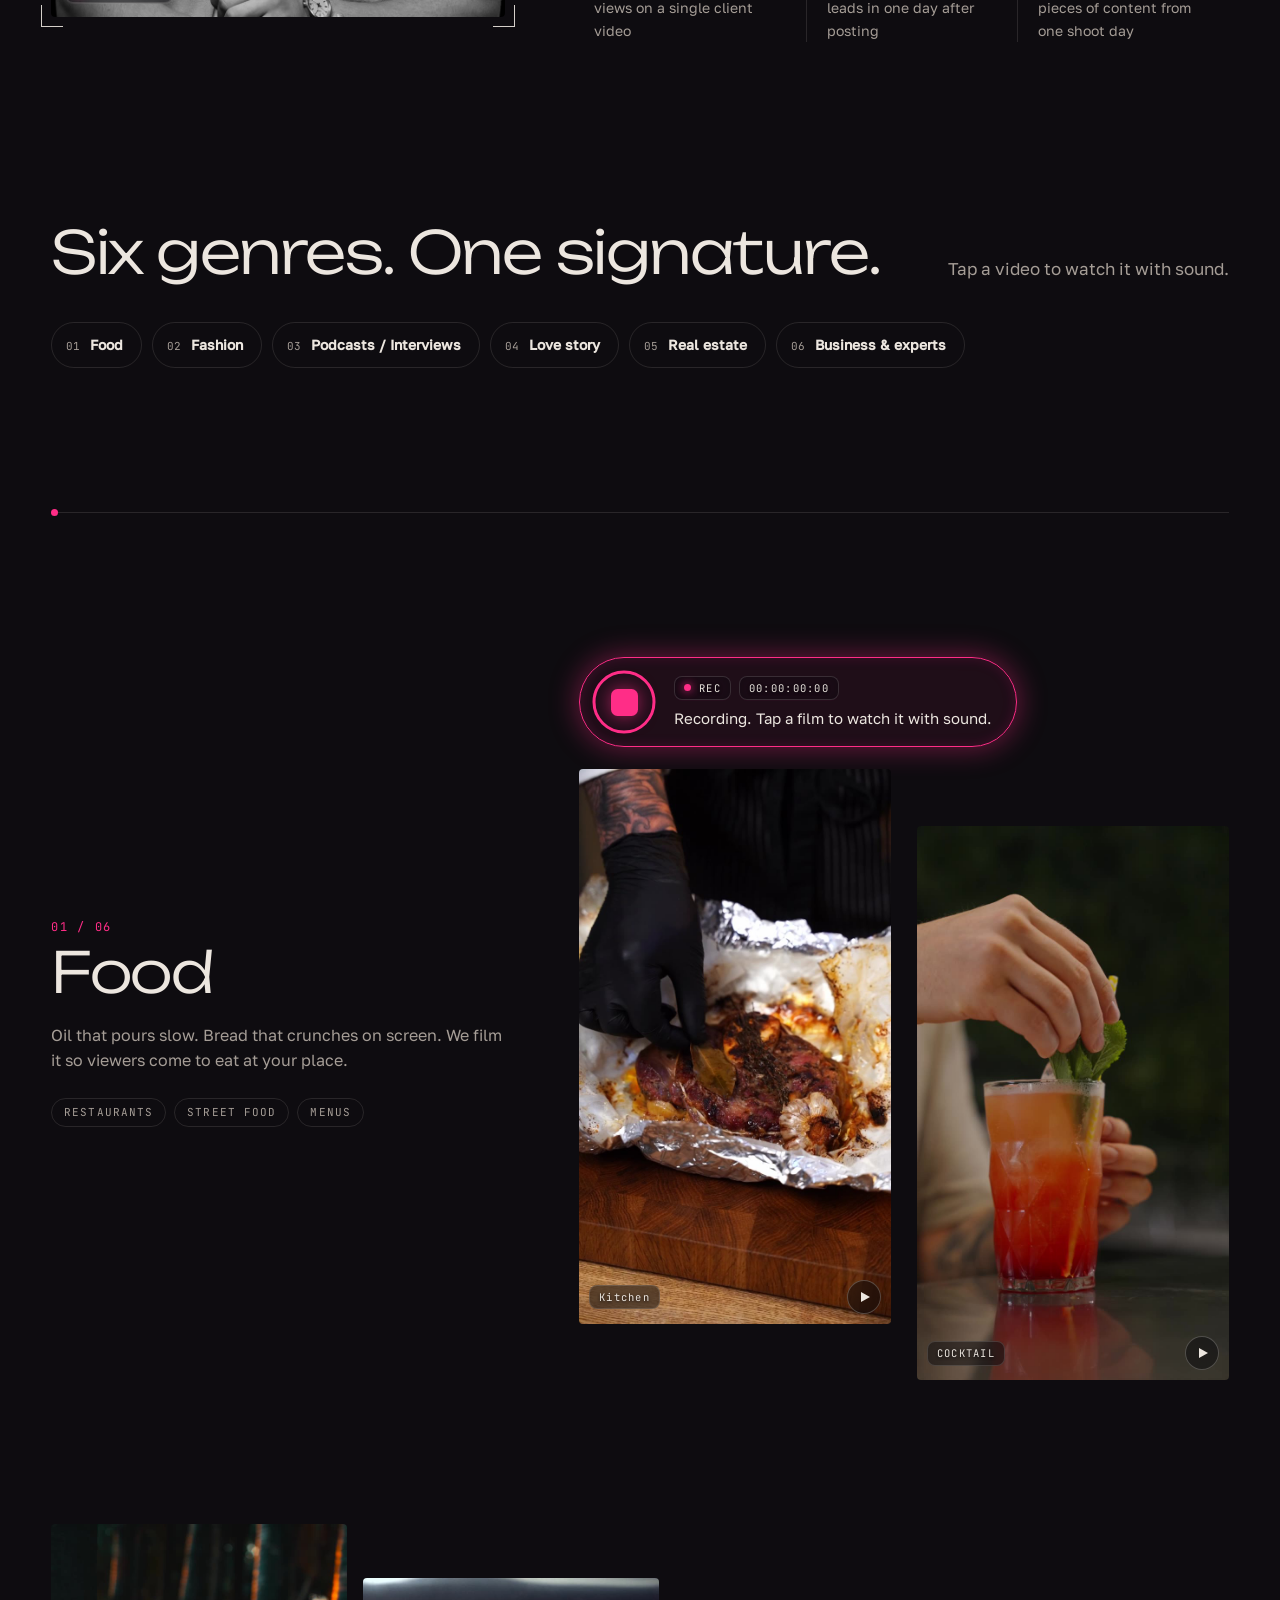
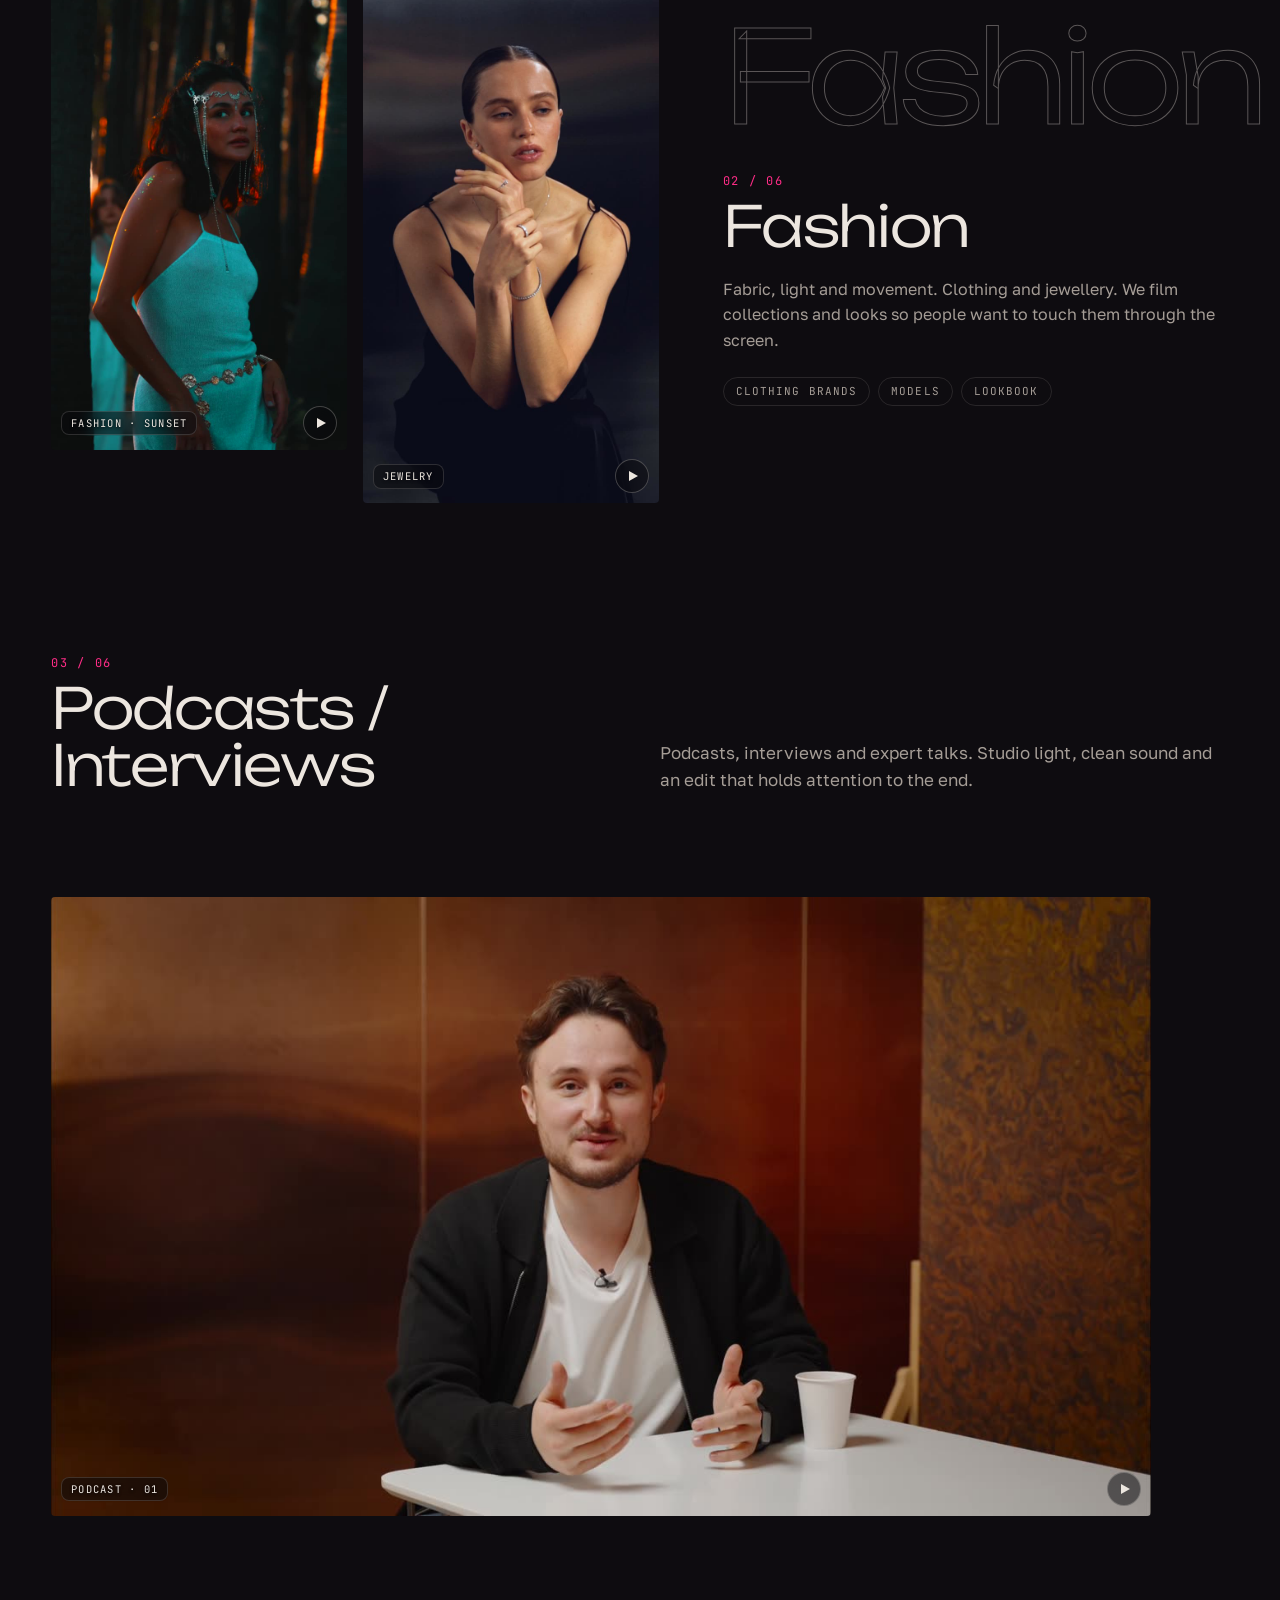
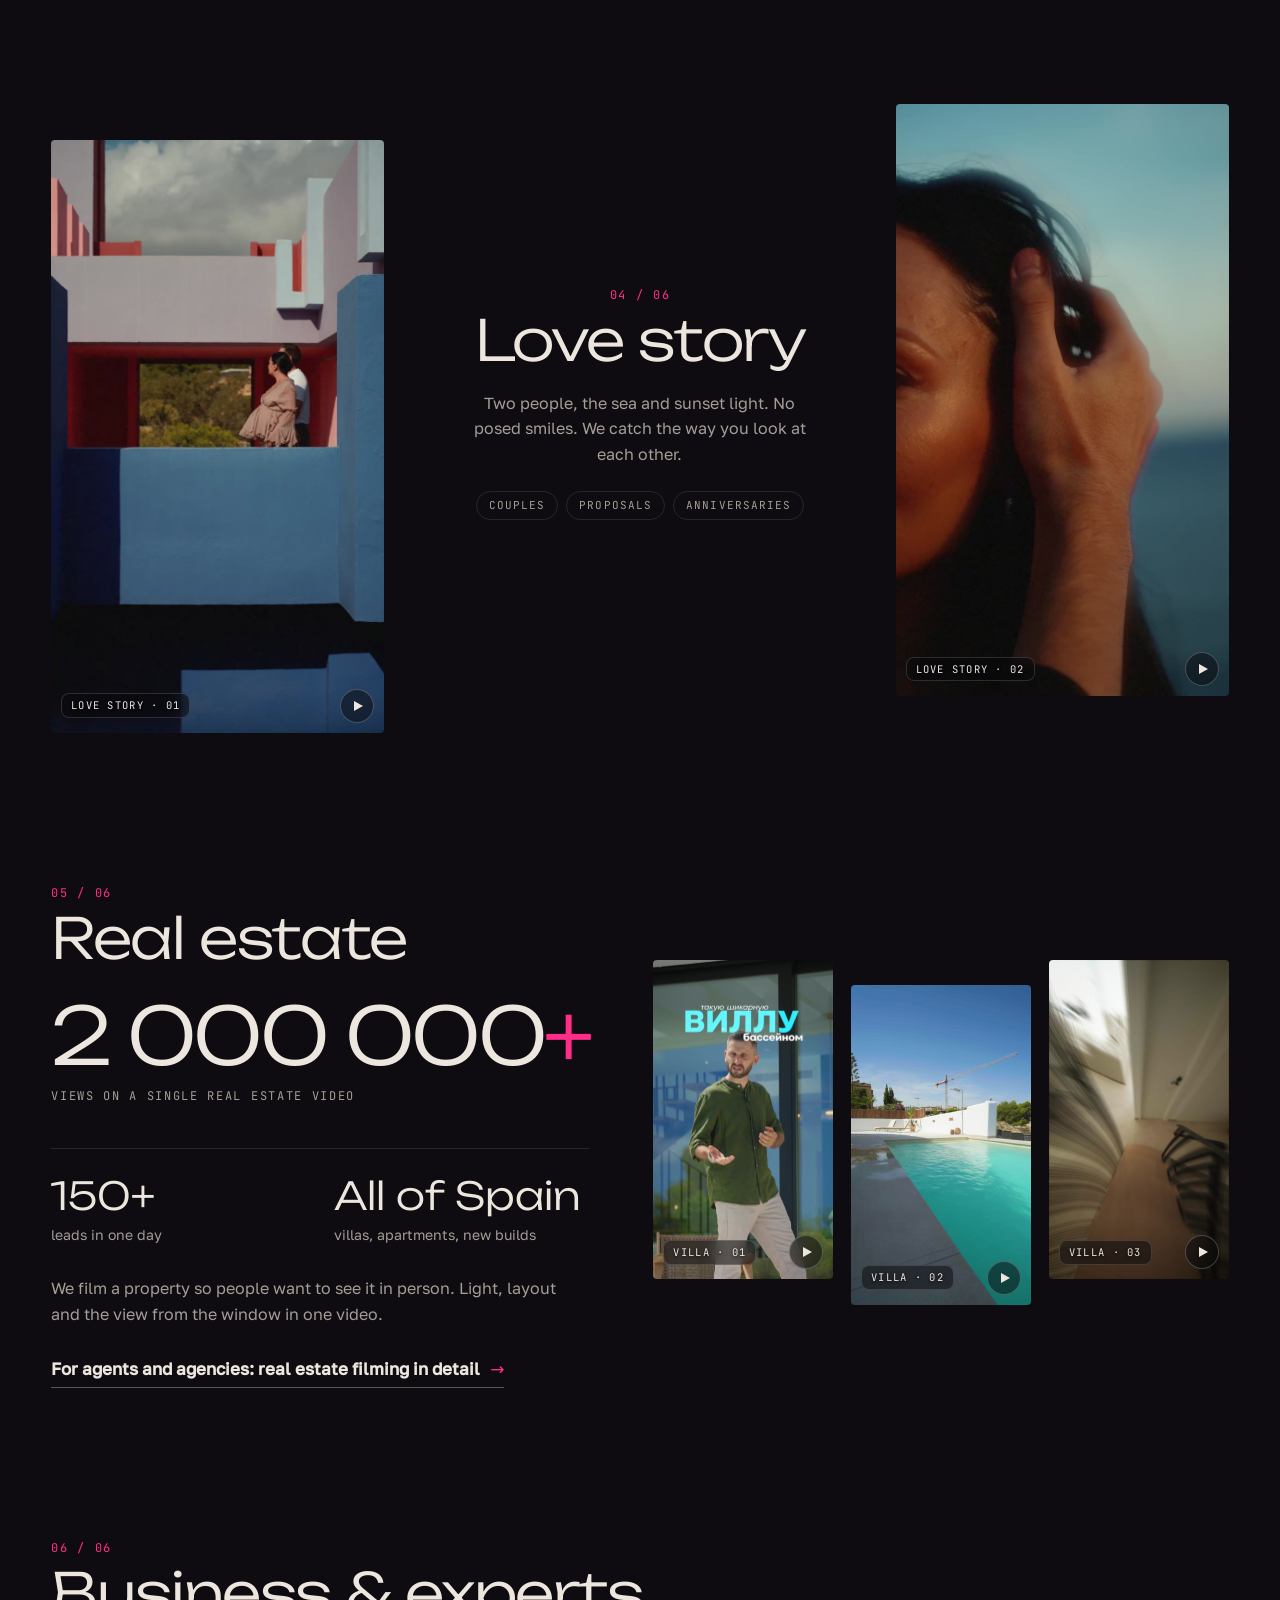
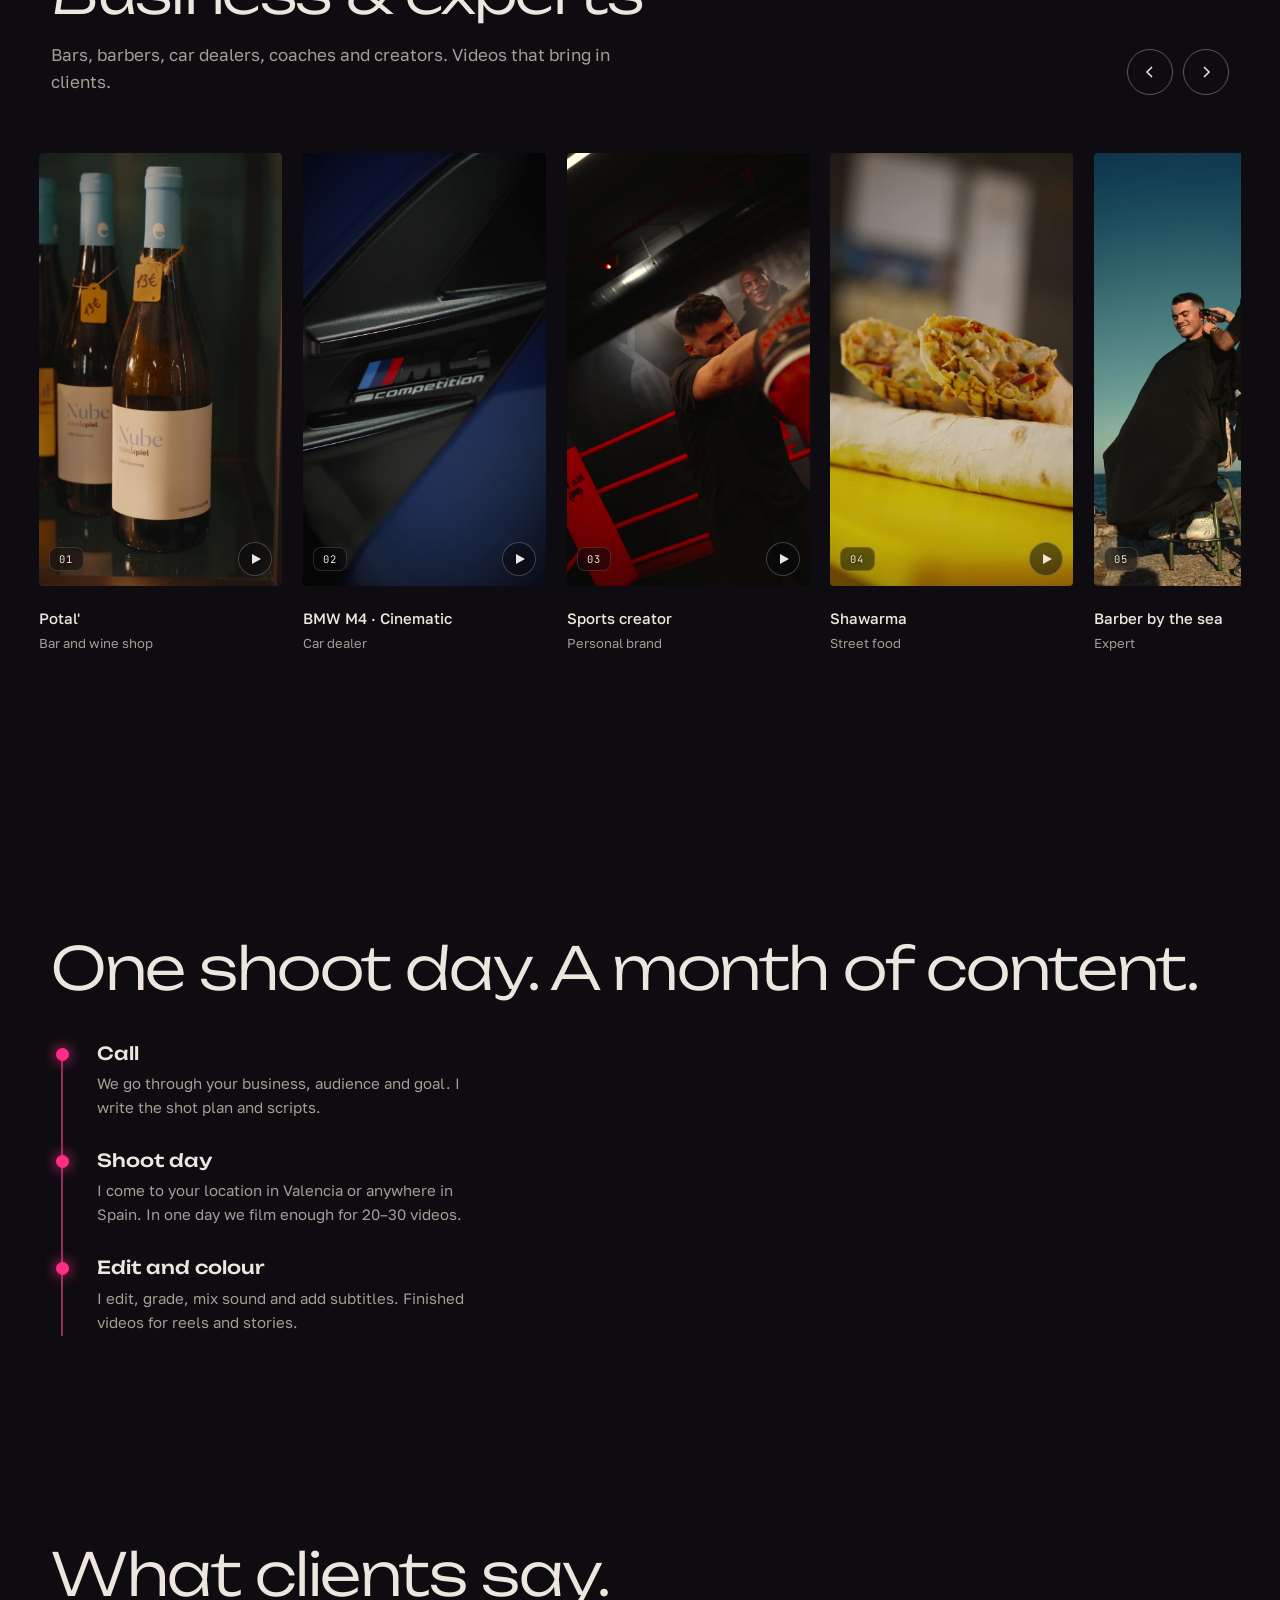
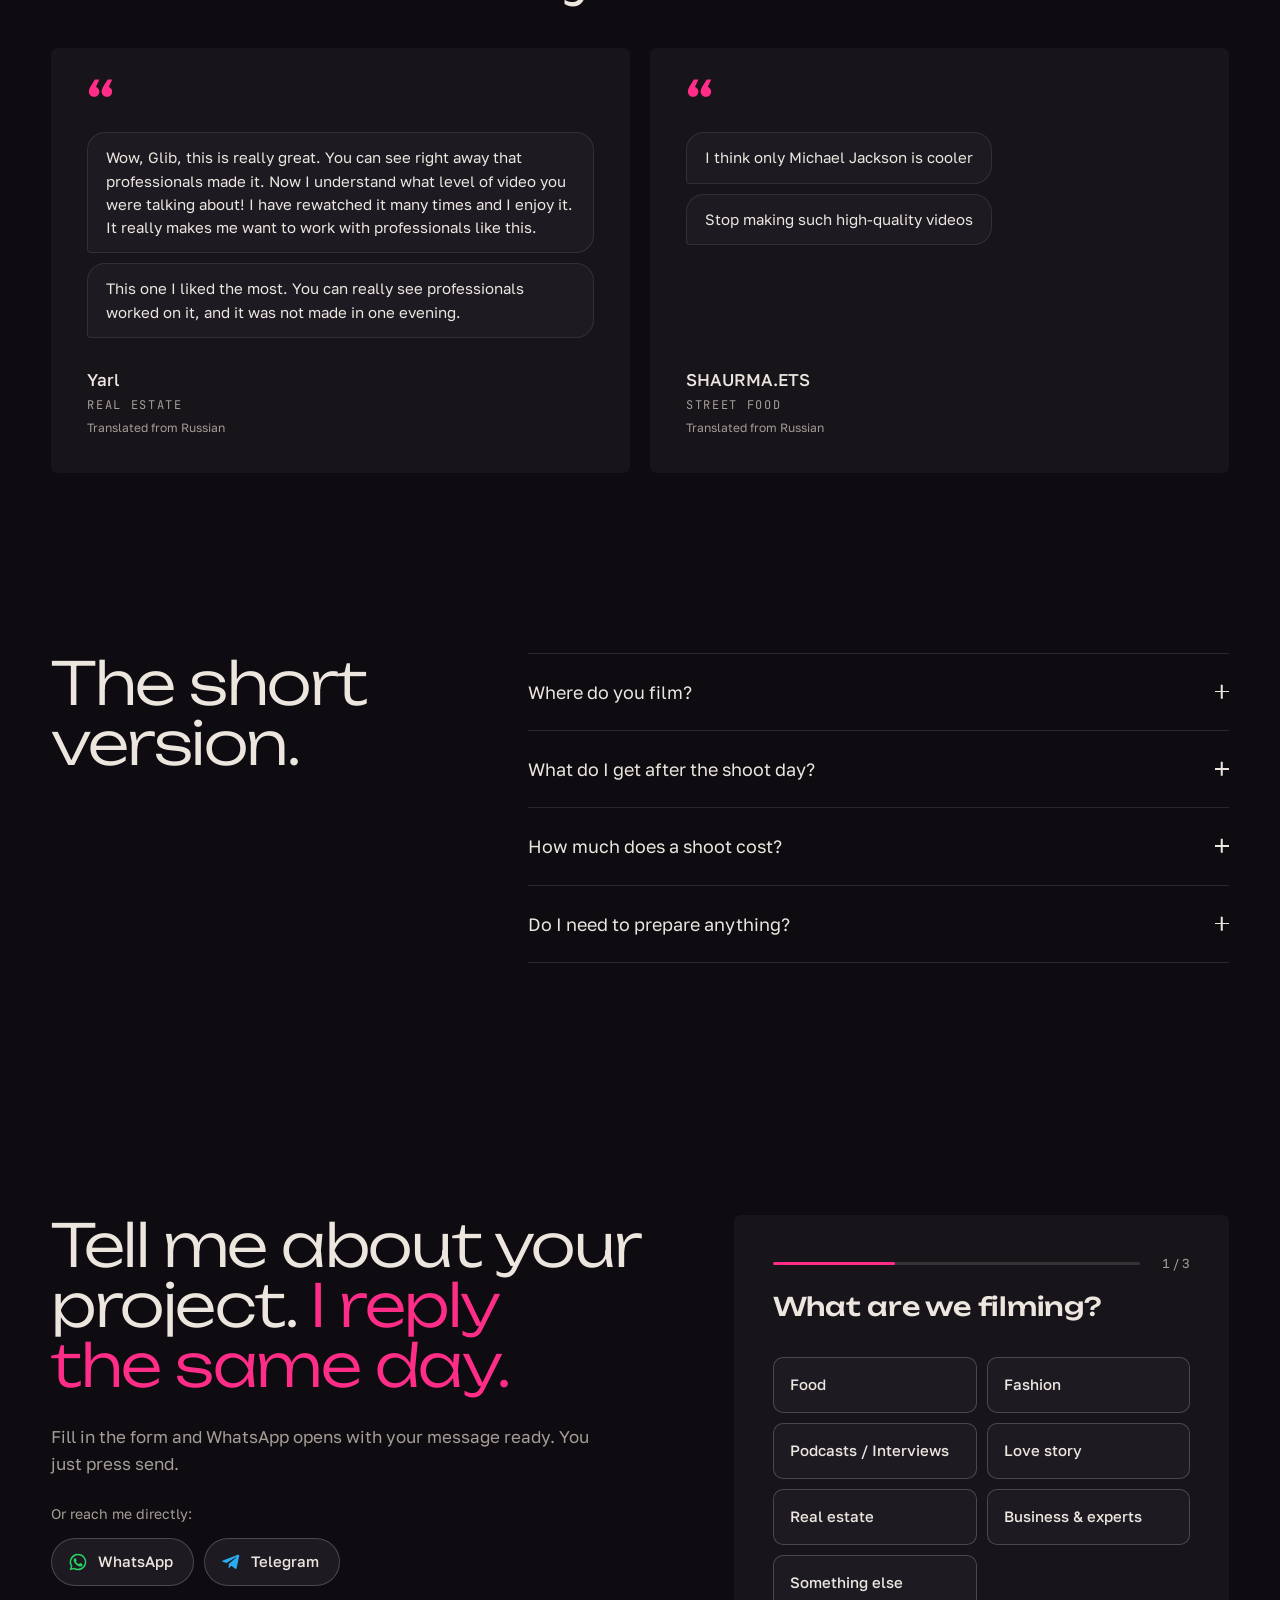
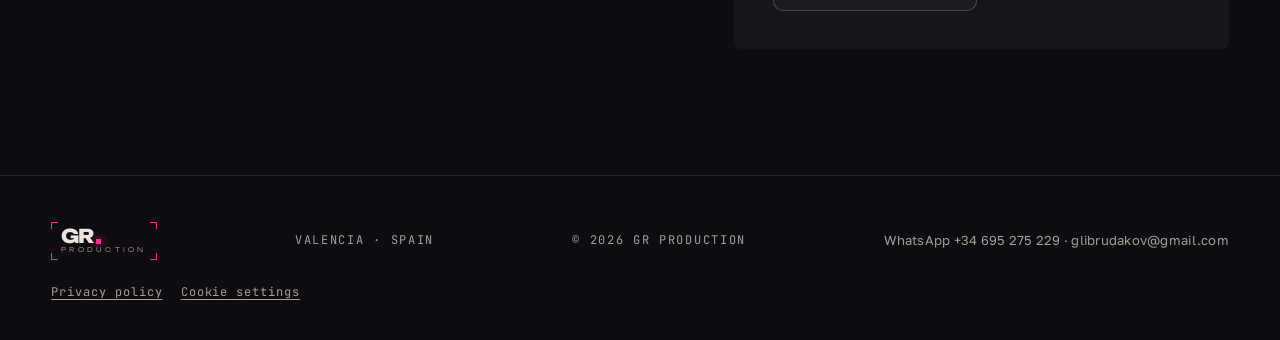
==== commit afc5435b: "Copy: new hero (title, rotating accent line, subtitle) on main; 'cinema-grade' kept once in About; r" ====
--- a/index.html
+++ b/index.html
@@ -80,9 +80,9 @@
 <section id="hero" class="hwall" aria-label="GR Production">
   <div class="hw-in">
     <div class="hw-copy">
-      <h1 data-i18n="hw_title">Рилс и реклама для бизнеса по всей Испании.</h1>
-      <p class="hw-rot" aria-hidden="true"><span id="hwrot" data-i18n="h2_big">Кадр, ради которого останавливают ленту.</span></p>
-      <p class="hw-sub" data-i18n="hw_sub">Свет, цвет и монтаж уровня кино. Один съёмочный день даёт 20–30 роликов на месяц вперёд.</p>
+      <h1 data-i18n="hw_title">Делаем видео, которые продают.</h1>
+      <p class="hw-rot" aria-hidden="true"><span id="hwrot" data-i18n="hw_r1" data-rot="hw_r1,hw_r2">Видео-контент для бизнеса по всей Испании.</span></p>
+      <p class="hw-sub" data-i18n="hw_sub">Снимаем так, чтобы зритель захотел ваш продукт и написал вам. Один съёмочный день — 20–30 роликов на месяц.</p>
       <div class="ctas">
         <a class="btn btn-accent" href="#contact" data-i18n="cta_main">Обсудить съёмку</a>
         <a class="btn btn-ghost" href="#work" data-i18n="cta_work">Смотреть работы</a>
@@ -114,7 +114,7 @@
       <h2 class="ri" data-i18n="about_h">Глеб Рудаков. Камера, свет и монтаж в одних руках.</h2>
       <div class="ri" style="margin-top:30px">
         <p class="lede" data-i18n-html="about_p1">Я основатель <strong>GR Production</strong>. Живу в Валенсии и снимаю видео для бизнеса и экспертов по всей Испании: рестораны, бренды, специалистов, пары и недвижимость.</p>
-        <p class="lede" data-i18n="about_p2">Приезжаю на локацию, снимаю и сам монтирую. Вы получаете готовые ролики, которые хочется досмотреть, а не просто красивую картинку.</p>
+        <p class="lede" data-i18n="about_p2">Приезжаю на локацию, снимаю и сам монтирую. Картинка уровня кино, но цель у неё одна: чтобы ролик досмотрели и вам написали.</p>
       </div>
       <div class="stats ri">
         <div class="stat"><div class="n"><span data-count="2" data-decimals="1" data-suffix="M">0M</span><em>+</em></div><div class="d" data-i18n="st1">просмотров у одного ролика клиента</div></div>
@@ -329,13 +329,13 @@
   T: {
 ru:{
 skip:"К содержанию",nav_about:"Обо мне",nav_work:"Работы",nav_process:"Как работаем",nav_cta:"Обсудить съёмку",
-hw_kicker:"GR Production · Валенсия",hw_title:"Рилс и реклама для бизнеса по всей Испании.",hw_sub:"Свет, цвет и монтаж уровня кино. Один съёмочный день даёт 20–30 роликов на месяц вперёд.",hw_f1:"просмотров у ролика клиента",hw_f2:"заявок за день после публикации",hw_f3:"роликов за один съёмочный день",h_kicker:"Видеопродакшн · Валенсия",h_title:"GR Production",h_sub:"Снимаем рекламу, рилс и истории для бизнеса по всей Испании.",
+hw_kicker:"GR Production · Валенсия",hw_title:"Делаем видео, которые продают.",hw_r1:"Видео-контент для бизнеса по всей Испании.",hw_r2:"Кадры, ради которых останавливают ленту.",hw_sub:"Снимаем так, чтобы зритель захотел ваш продукт и написал вам. Один съёмочный день — 20–30 роликов на месяц.",hw_f1:"просмотров у ролика клиента",hw_f2:"заявок за день после публикации",hw_f3:"роликов за один съёмочный день",h_kicker:"Видеопродакшн · Валенсия",h_title:"GR Production",h_sub:"Снимаем рекламу, рилс и истории для бизнеса по всей Испании.",
 h2_big:"Кадр, ради которого останавливают ленту.",h2_sub:"Свет, цвет и монтаж уровня кино. В вертикальном формате, где сейчас ваши клиенты.",
 h3_sub:"Ресторан, бренд одежды, свадьба или эксперт. Снимаем всё, что можно показать красиво.",h3_big:"Еда. Мода. Любовь. Бренды.",
 h4_big:"Контент это инвестиция, а не расход.",h4_sub:"Один съёмочный день даёт 20–30 роликов на месяц вперёд.",cta_main:"Обсудить съёмку",cta_work:"Смотреть работы",
 photo_soon:"Фото скоро",about_k:"Обо мне",about_h:"Глеб Рудаков. Камера, свет и монтаж в одних руках.",
 about_p1:"Я основатель <strong>GR Production</strong>. Живу в Валенсии и снимаю видео для бизнеса и экспертов по всей Испании: рестораны, бренды, специалистов, пары и недвижимость.",
-about_p2:"Приезжаю на локацию, снимаю и сам монтирую. Вы получаете готовые ролики, которые хочется досмотреть, а не просто красивую картинку.",
+about_p2:"Приезжаю на локацию, снимаю и сам монтирую. Картинка уровня кино, но цель у неё одна: чтобы ролик досмотрели и вам написали.",
 st1:"просмотров у одного ролика клиента",st2:"заявок за один день после публикации",st3:"единиц контента за один съёмочный день",
 work_k:"Работы",work_h:"Шесть жанров. Один почерк.",work_p:"Нажмите на ролик, чтобы посмотреть со звуком.",
 c1:"Кулинария",c2:"Фэшн",c3:"Подкасты / Интервью",c4:"Love story",c5:"Недвижимость",c6:"Бизнес и эксперты",
@@ -353,13 +353,13 @@
 wa_hi:"Здравствуйте, Глеб! Заявка с сайта GR Production.",re_link:"Агентам и агентствам: всё о съёмке недвижимости",wa_type:"Съёмка",wa_msg:"О проекте",ft:"Валенсия · Испания",title:"GR Production · Видеопродакшн в Валенсии"},
 en:{
 skip:"Skip to content",nav_about:"About",nav_work:"Work",nav_process:"Process",nav_cta:"Plan a shoot",
-hw_kicker:"GR Production · Valencia",hw_title:"Reels and ads for businesses across Spain.",hw_sub:"Cinema-grade light, colour and editing. One shoot day gives you 20–30 videos for the month ahead.",hw_f1:"views on a client video",hw_f2:"leads in a day after posting",hw_f3:"videos from one shoot day",h_kicker:"Video production · Valencia",h_title:"GR Production",h_sub:"Ads, reels and stories for businesses across Spain.",
+hw_kicker:"GR Production · Valencia",hw_title:"We make videos that sell.",hw_r1:"Video content for businesses across Spain.",hw_r2:"Shots that stop the scroll.",hw_sub:"We film so viewers want your product and message you. One shoot day — 20–30 videos for a month.",hw_f1:"views on a client video",hw_f2:"leads in a day after posting",hw_f3:"videos from one shoot day",h_kicker:"Video production · Valencia",h_title:"GR Production",h_sub:"Ads, reels and stories for businesses across Spain.",
 h2_big:"The shot that stops the scroll.",h2_sub:"Cinema-grade light, colour and editing. In vertical, where your clients are now.",
 h3_sub:"A restaurant, a clothing brand, a wedding or an expert. If it can look beautiful, we film it.",h3_big:"Food. Fashion. Love. Brands.",
 h4_big:"Content is an investment, not a cost.",h4_sub:"One shoot day gives you 20–30 videos for the month ahead.",cta_main:"Plan a shoot",cta_work:"See the work",
 photo_soon:"Photo coming soon",about_k:"About",about_h:"Glib Rudakov. Camera, light and edit in one pair of hands.",
 about_p1:"I founded <strong>GR Production</strong>. I live in Valencia and film for businesses and experts all over Spain: restaurants, brands, specialists, couples and real estate.",
-about_p2:"I come to your location, shoot and edit everything myself. You get finished videos people watch to the end, not just a pretty picture.",
+about_p2:"I come to your location, shoot and edit everything myself. Cinema-grade picture, with one goal: people watch to the end and message you.",
 st1:"views on a single client video",st2:"leads in one day after posting",st3:"pieces of content from one shoot day",
 work_k:"Work",work_h:"Six genres. One signature.",work_p:"Tap a video to watch it with sound.",
 c1:"Food",c2:"Fashion",c3:"Podcasts / Interviews",c4:"Love story",c5:"Real estate",c6:"Business & experts",
@@ -377,13 +377,13 @@
 wa_hi:"Hi Glib! A request from the GR Production website.",re_link:"For agents and agencies: real estate filming in detail",wa_type:"Shoot",wa_msg:"About the project",ft:"Valencia · Spain",title:"GR Production · Video production in Valencia"},
 es:{
 skip:"Ir al contenido",nav_about:"Sobre mí",nav_work:"Trabajos",nav_process:"Cómo trabajo",nav_cta:"Hablemos",
-hw_kicker:"GR Production · Valencia",hw_title:"Reels y anuncios para negocios en toda España.",hw_sub:"Luz, color y montaje de cine. Un día de rodaje te da 20–30 vídeos para todo el mes.",hw_f1:"visualizaciones de un vídeo de cliente",hw_f2:"contactos en un día tras publicarlo",hw_f3:"vídeos en un día de rodaje",h_kicker:"Productora de vídeo · Valencia",h_title:"GR Production",h_sub:"Anuncios, reels e historias para negocios en toda España.",
+hw_kicker:"GR Production · Valencia",hw_title:"Hacemos vídeos que venden.",hw_r1:"Contenido en vídeo para negocios en toda España.",hw_r2:"Planos que detienen el scroll.",hw_sub:"Grabamos para que el espectador quiera tu producto y te escriba. Un día de rodaje: 20–30 vídeos para un mes.",hw_f1:"visualizaciones de un vídeo de cliente",hw_f2:"contactos en un día tras publicarlo",hw_f3:"vídeos en un día de rodaje",h_kicker:"Productora de vídeo · Valencia",h_title:"GR Production",h_sub:"Anuncios, reels e historias para negocios en toda España.",
 h2_big:"El plano que detiene el scroll.",h2_sub:"Luz, color y montaje de cine. En vertical, donde están tus clientes.",
 h3_sub:"Un restaurante, una marca de ropa, una boda o un experto. Si puede verse bonito, lo grabamos.",h3_big:"Comida. Moda. Amor. Marcas.",
 h4_big:"El contenido es una inversión, no un gasto.",h4_sub:"Un día de rodaje te da 20–30 vídeos para todo el mes.",cta_main:"Hablemos de tu rodaje",cta_work:"Ver trabajos",
 photo_soon:"Foto próximamente",about_k:"Sobre mí",about_h:"Glib Rudakov. Cámara, luz y montaje en las mismas manos.",
 about_p1:"Soy el fundador de <strong>GR Production</strong>. Vivo en Valencia y grabo para negocios y expertos en toda España: restaurantes, marcas, especialistas, parejas e inmobiliarias.",
-about_p2:"Voy a tu local, grabo y monto yo mismo. Recibes vídeos terminados que la gente ve hasta el final, no solo una imagen bonita.",
+about_p2:"Voy a tu local, grabo y monto yo mismo. Imagen de cine, con un solo objetivo: que vean el vídeo hasta el final y te escriban.",
 st1:"visualizaciones de un solo vídeo de cliente",st2:"contactos en un día tras publicarlo",st3:"piezas de contenido en un día de rodaje",
 work_k:"Trabajos",work_h:"Seis géneros. Un mismo estilo.",work_p:"Pulsa un vídeo para verlo con sonido.",
 c1:"Gastronomía",c2:"Moda",c3:"Pódcasts / Entrevistas",c4:"Love story",c5:"Inmobiliaria",c6:"Negocios y expertos",
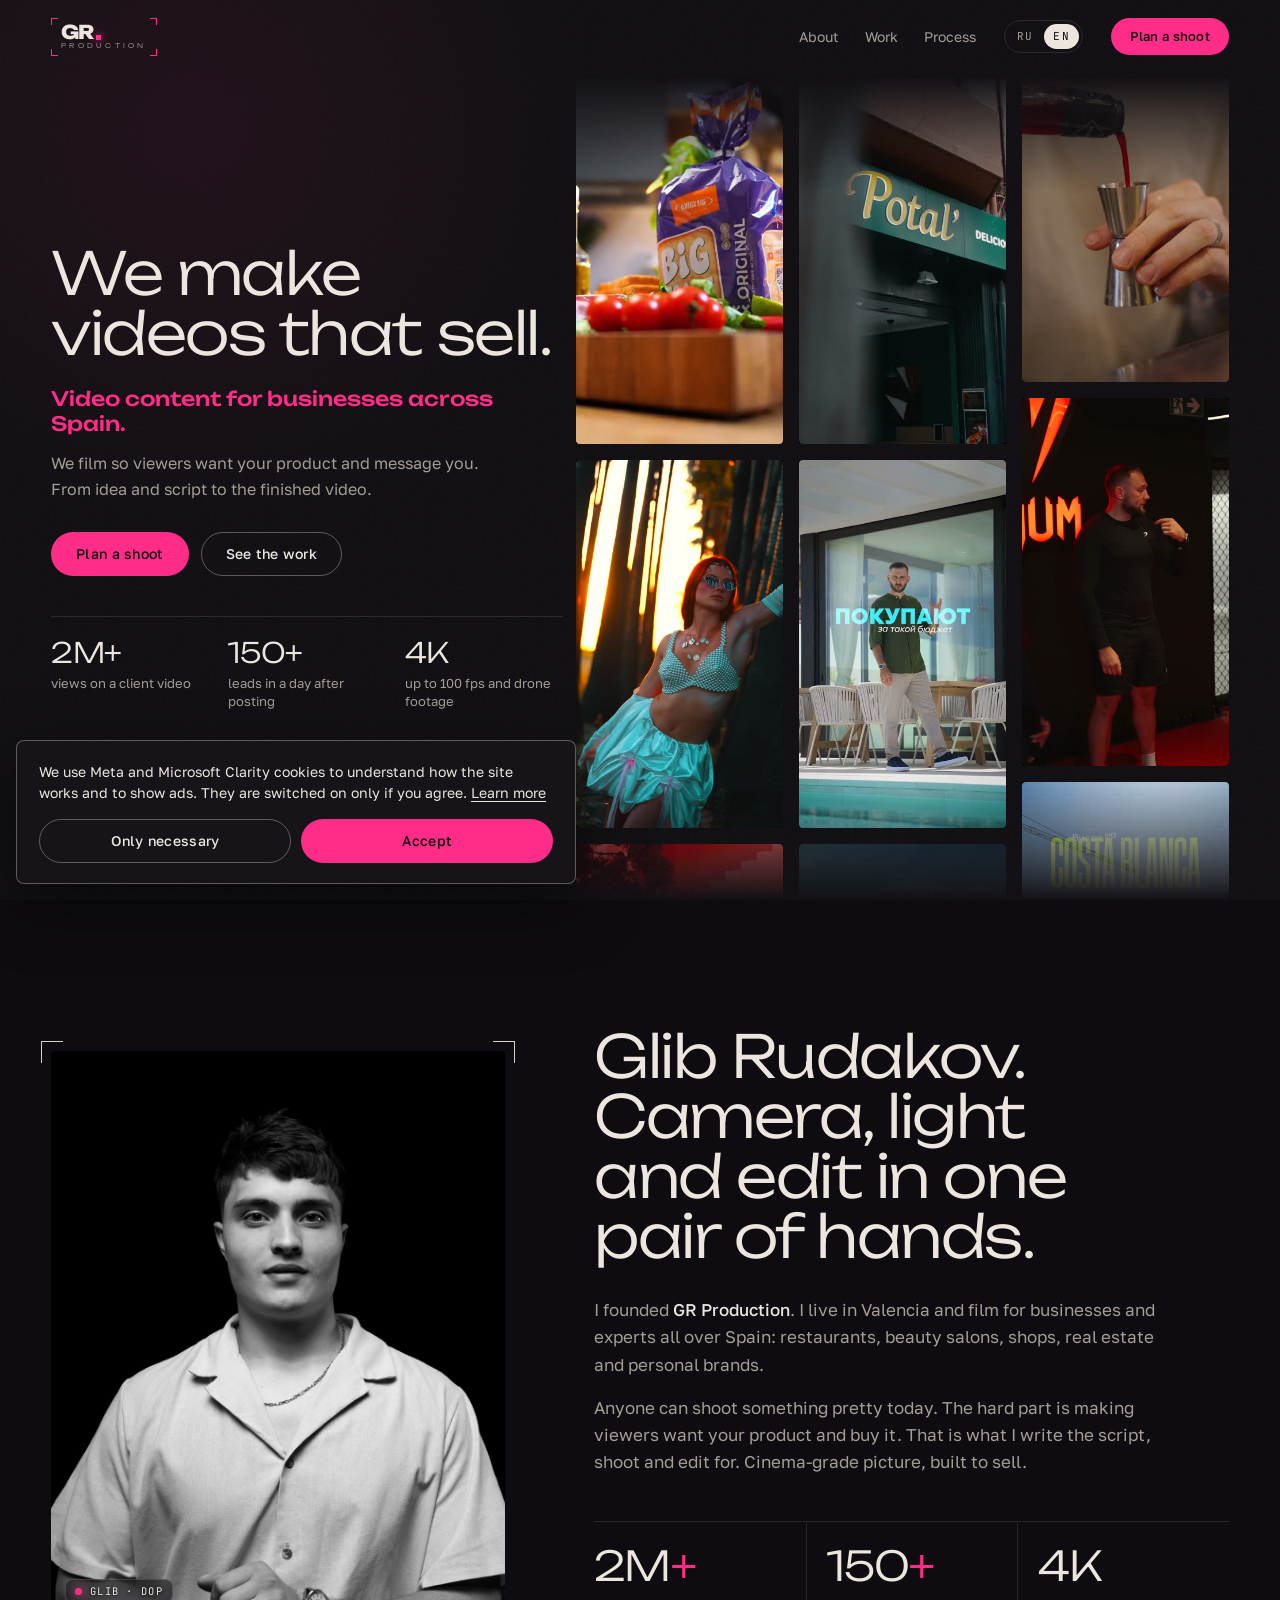
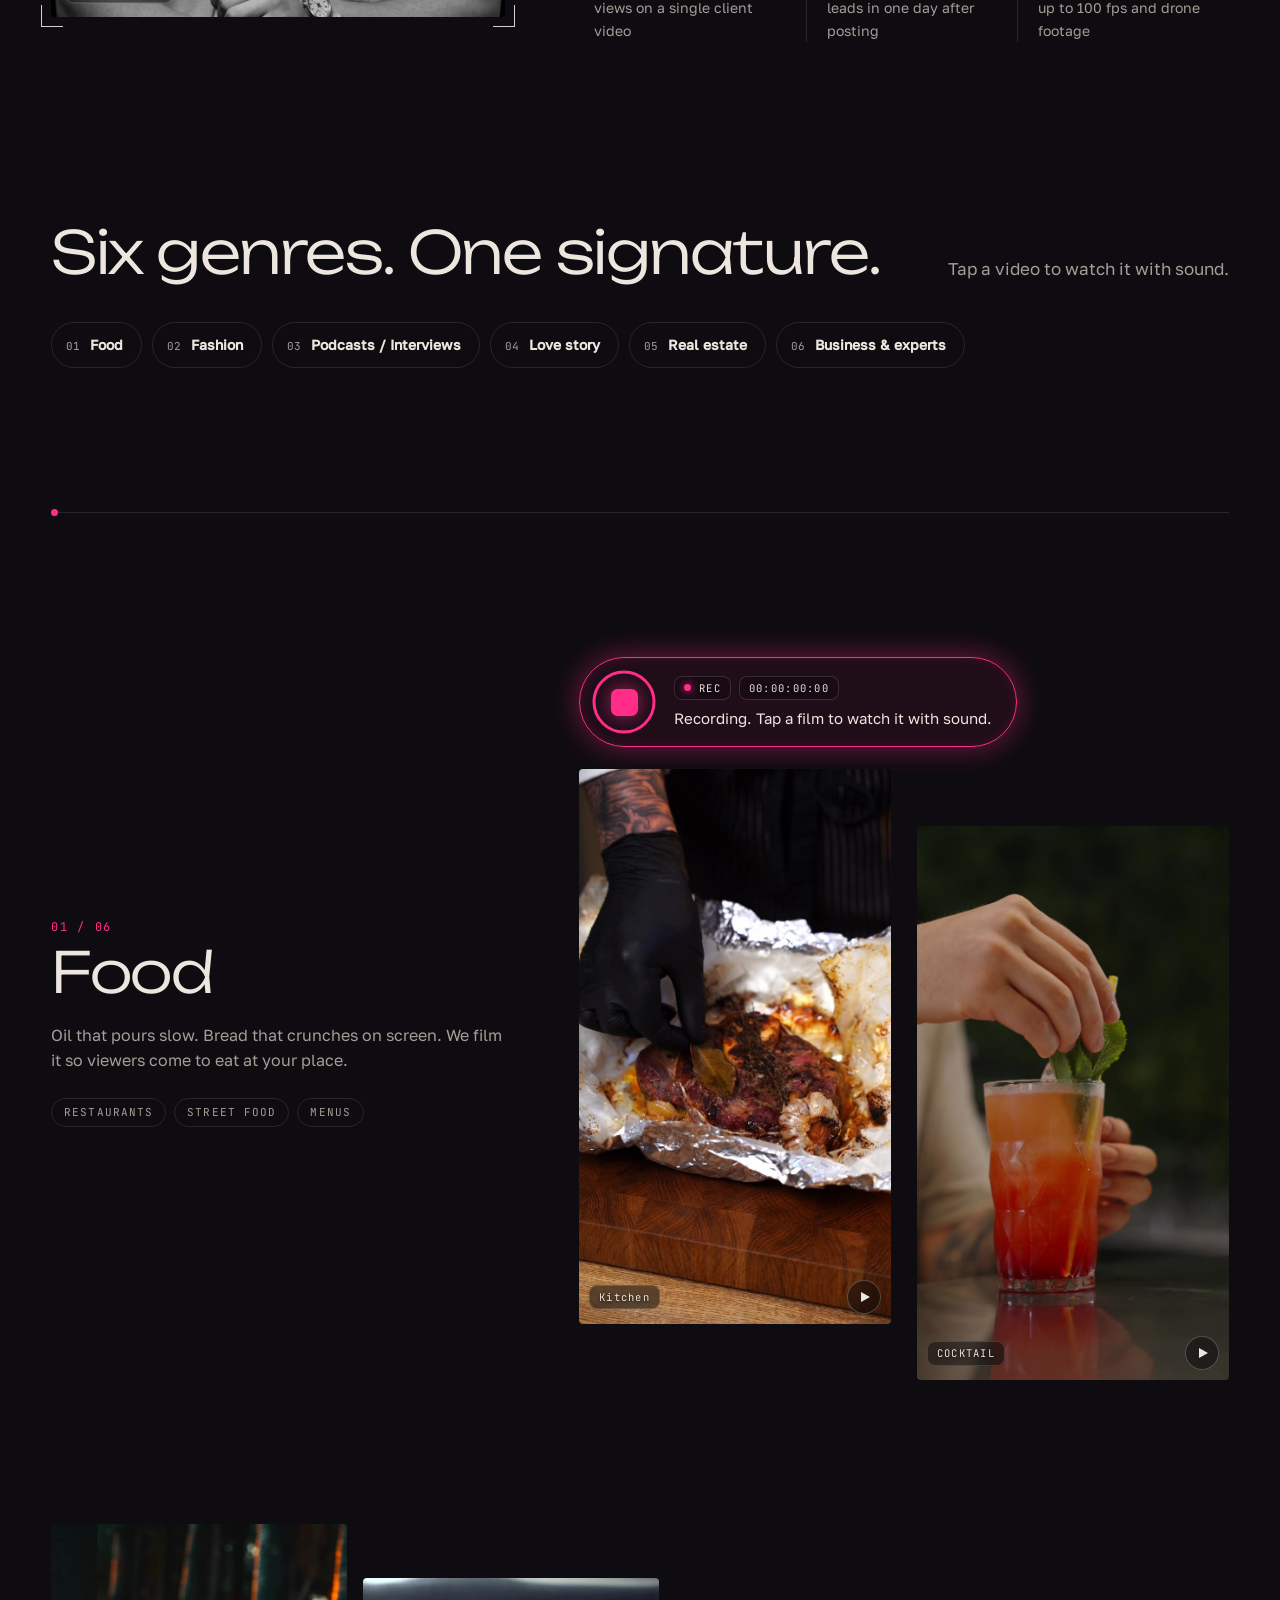
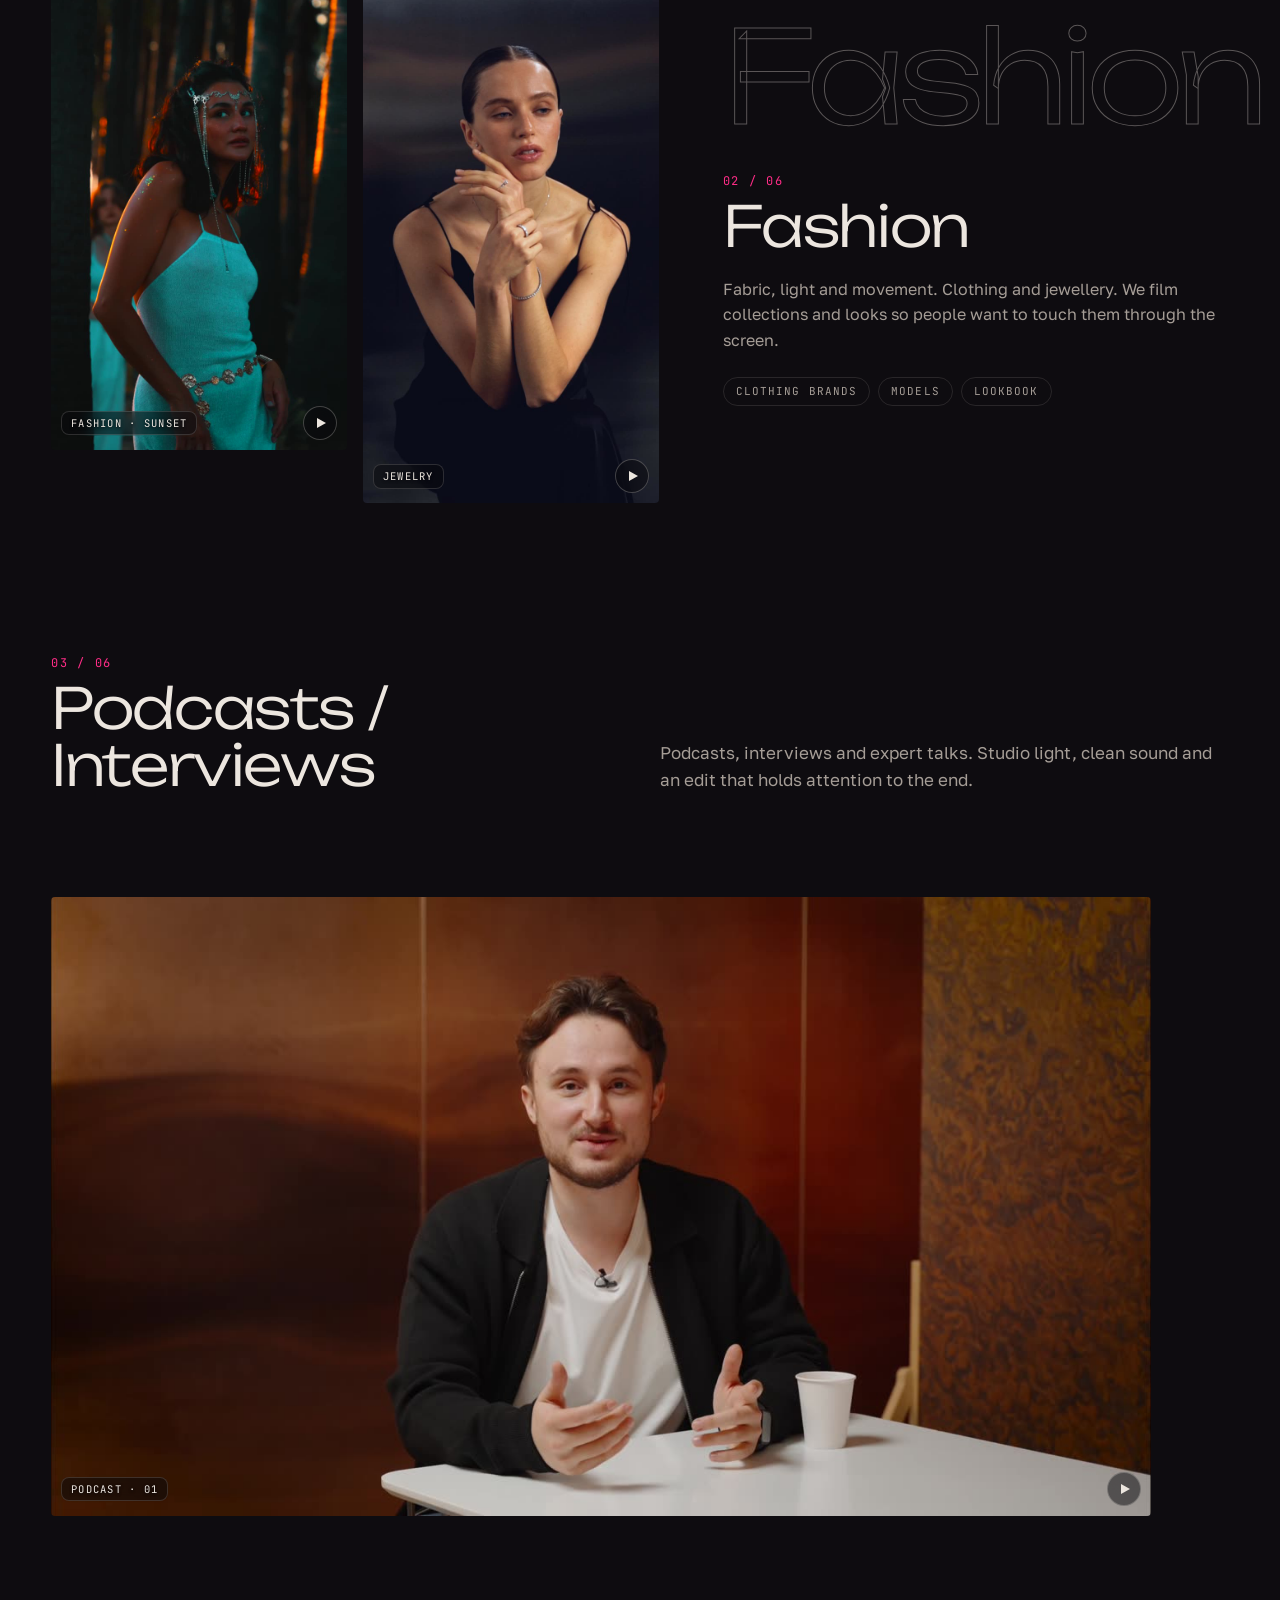
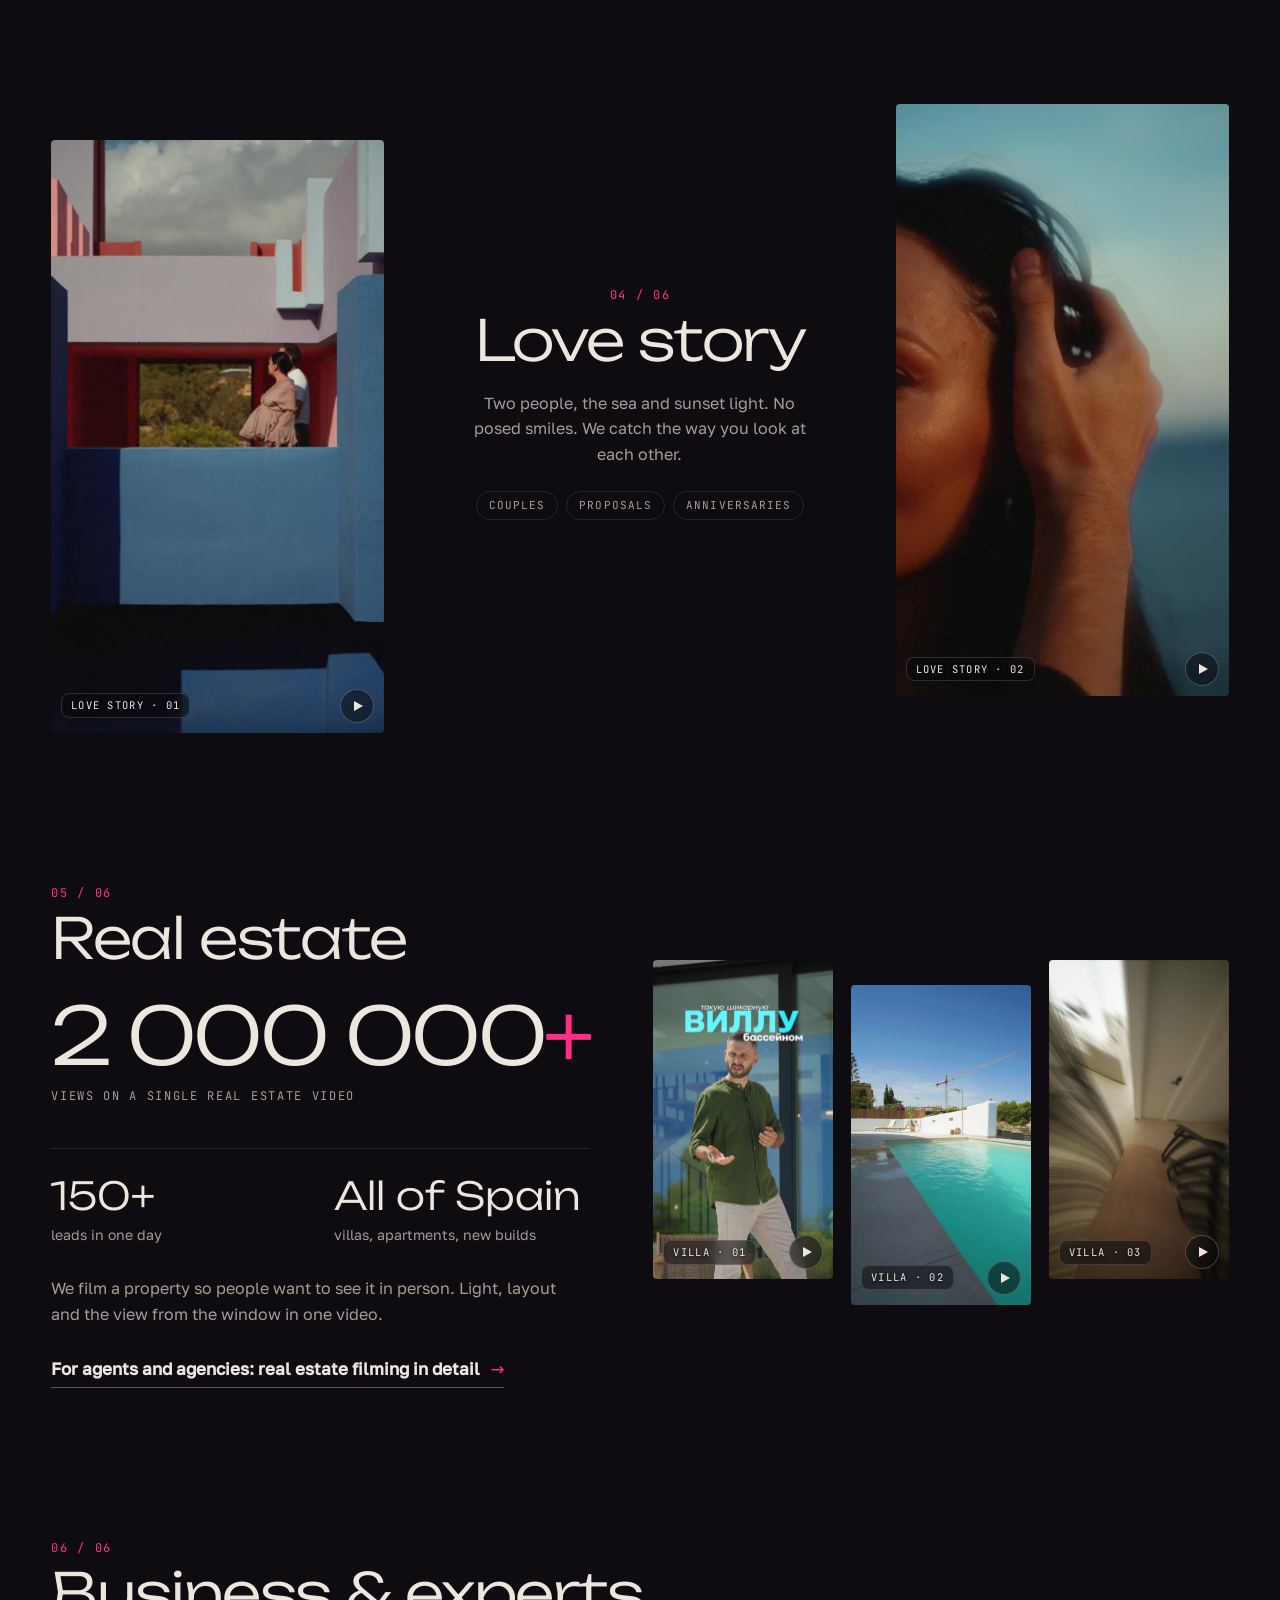
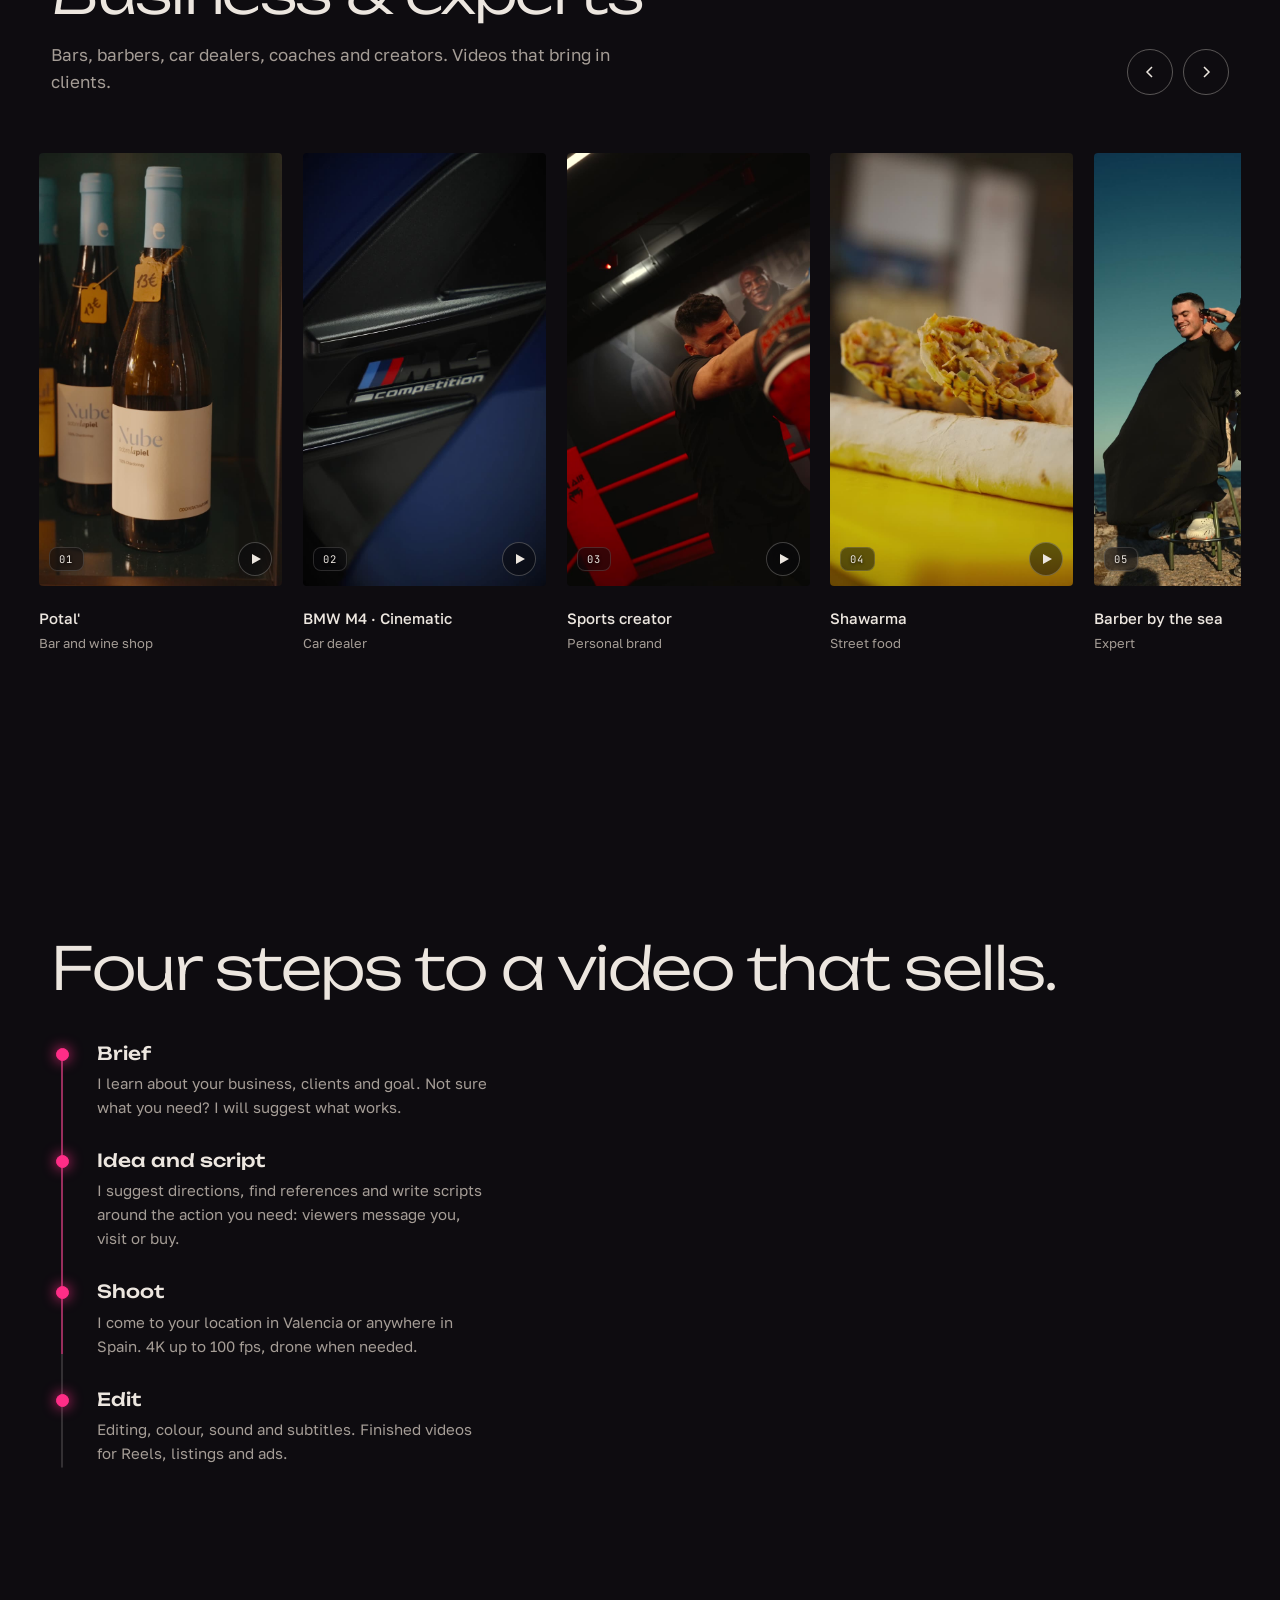
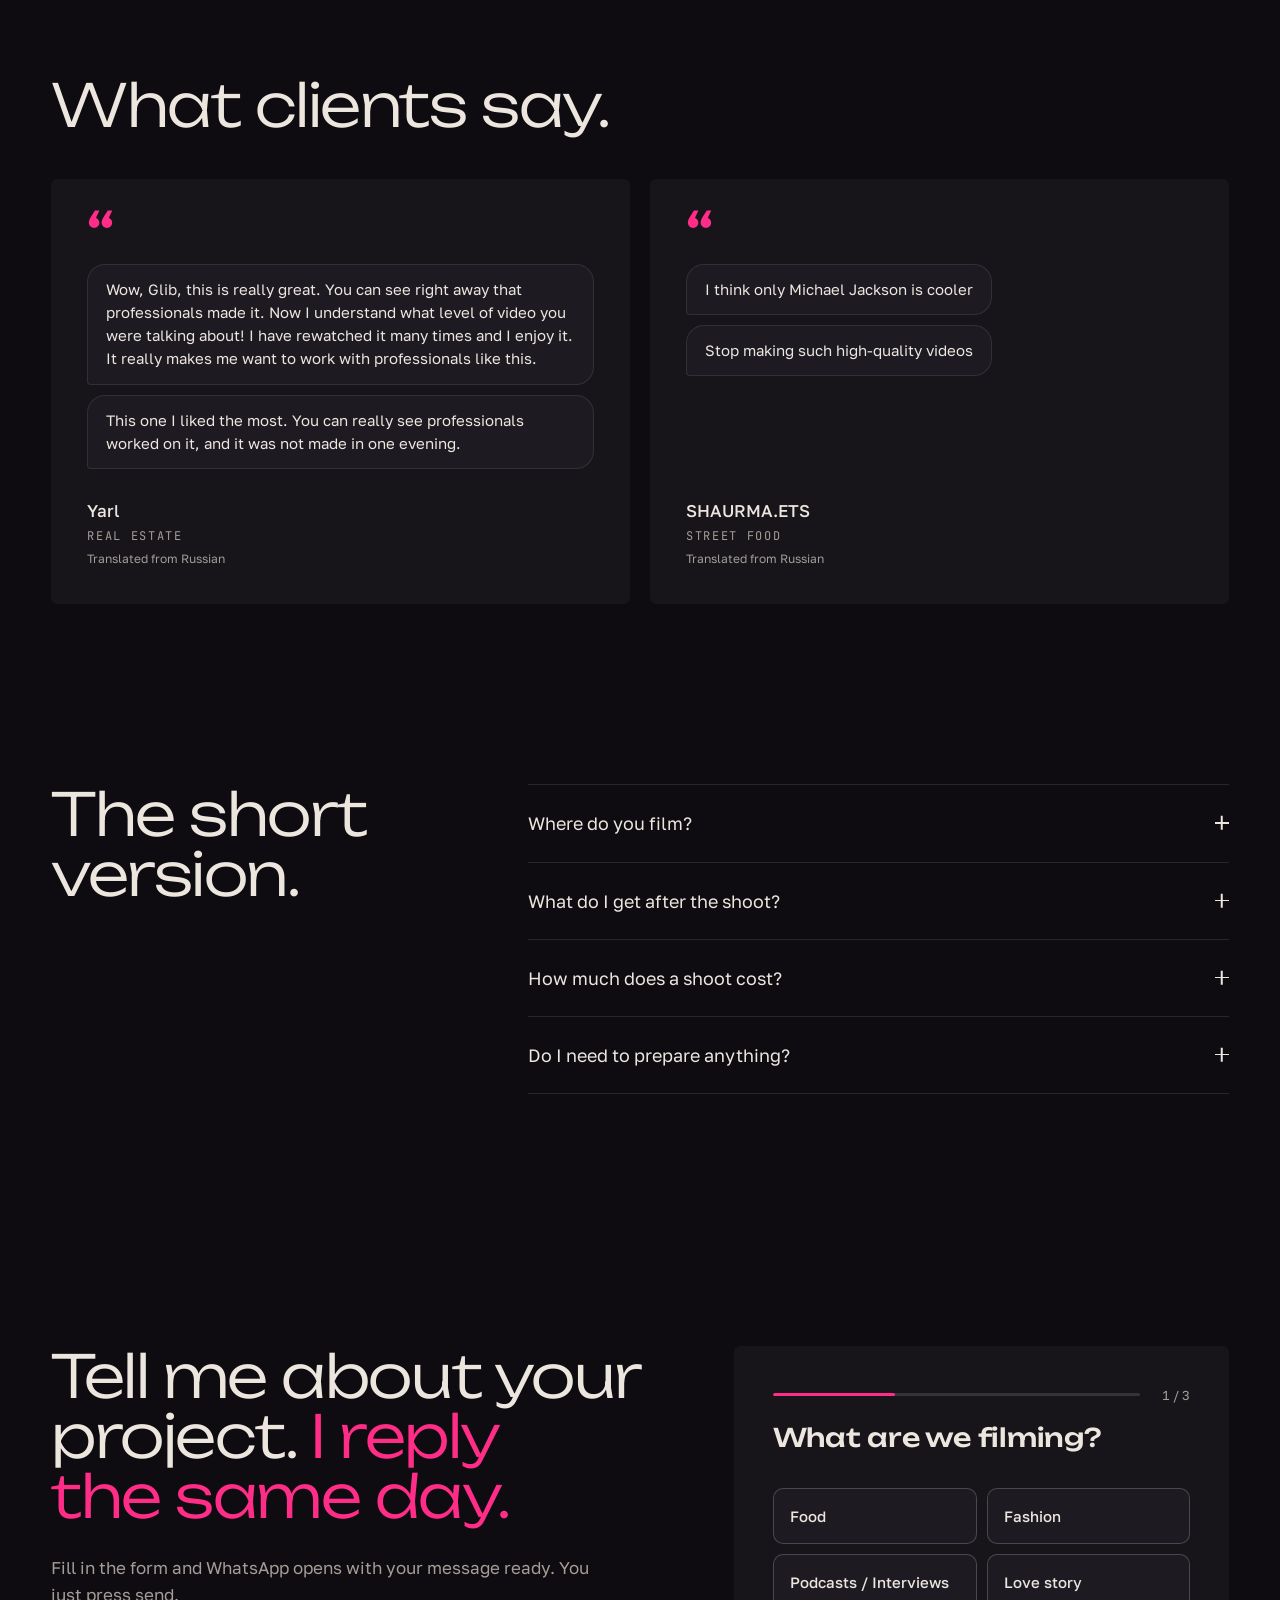
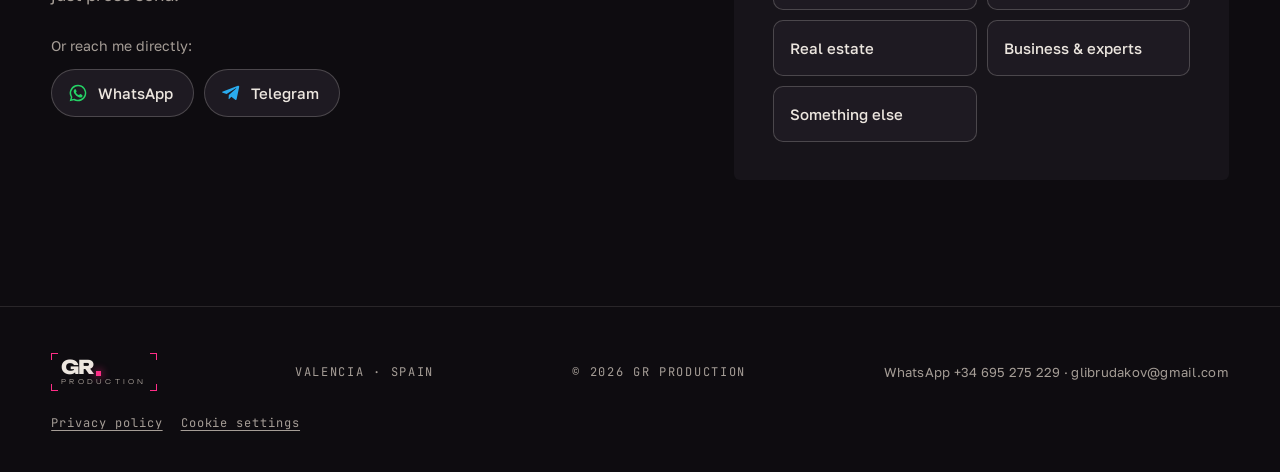
==== commit 2909eba1: "Copy: drop '20–30 videos' claim; hero subtitle, 4K fact, About text, 4-step process, FAQ with prices" ====
--- a/index.html
+++ b/index.html
@@ -55,7 +55,7 @@
   if(consented)window.grLoadTracking();
 })();
 </script>
-<script type="application/ld+json">{"@context": "https://schema.org", "@graph": [{"@type": "ProfessionalService", "@id": "https://gr-production.vercel.app/#business", "name": "GR Production", "url": "https://gr-production.vercel.app/", "image": "https://gr-production.vercel.app/assets/og-main.jpg", "telephone": "+34695275229", "email": "glibrudakov@gmail.com", "priceRange": "€€", "address": {"@type": "PostalAddress", "addressLocality": "Valencia", "addressRegion": "Comunidad Valenciana", "addressCountry": "ES"}, "areaServed": {"@type": "Country", "name": "Spain"}, "founder": {"@type": "Person", "name": "Glib Rudakov", "jobTitle": "Videographer, DOP"}, "sameAs": ["https://t.me/gr_production_eu"], "knowsLanguage": ["ru", "en", "uk"], "description": "Видеопродакшн в Валенсии: рилс, реклама и контент для бизнеса, недвижимости, ресторанов, брендов и мероприятий по всей Испании."}, {"@type": "FAQPage", "mainEntity": [{"@type": "Question", "name": "¿Dónde grabas?", "acceptedAnswer": {"@type": "Answer", "text": "Estoy en Valencia y me desplazo a rodajes en toda España."}}, {"@type": "Question", "name": "¿Qué recibo tras el día de rodaje?", "acceptedAnswer": {"@type": "Answer", "text": "Vídeos montados y listos para reels, stories y anuncios. Normalmente 20–30 piezas, suficientes para un mes de publicaciones."}}, {"@type": "Question", "name": "¿Cuánto cuesta un rodaje?", "acceptedAnswer": {"@type": "Answer", "text": "Depende del proyecto, la localización y el número de vídeos. Escríbeme unas palabras y te envío un presupuesto."}}, {"@type": "Question", "name": "¿Tengo que preparar algo?", "acceptedAnswer": {"@type": "Answer", "text": "No. Yo escribo el plan de rodaje y los guiones. Tú pones el lugar y un par de horas de tu tiempo."}}]}]}</script>
+<script type="application/ld+json">{"@context": "https://schema.org", "@graph": [{"@type": "ProfessionalService", "@id": "https://gr-production.vercel.app/#business", "name": "GR Production", "url": "https://gr-production.vercel.app/", "image": "https://gr-production.vercel.app/assets/og-main.jpg", "telephone": "+34695275229", "email": "glibrudakov@gmail.com", "priceRange": "от 100 €", "address": {"@type": "PostalAddress", "addressLocality": "Valencia", "addressRegion": "Comunidad Valenciana", "addressCountry": "ES"}, "areaServed": {"@type": "Country", "name": "Spain"}, "founder": {"@type": "Person", "name": "Glib Rudakov", "jobTitle": "Videographer, DOP"}, "sameAs": ["https://t.me/gr_production_eu"], "knowsLanguage": ["ru", "en", "uk"], "description": "Видеопродакшн в Валенсии: рилс, реклама и контент для бизнеса, недвижимости, ресторанов, брендов и мероприятий по всей Испании."}, {"@type": "FAQPage", "mainEntity": [{"@type": "Question", "name": "Где вы снимаете?", "acceptedAnswer": {"@type": "Answer", "text": "Базируюсь в Валенсии, выезжаю по всей Испании. Выезд за пределы Валенсии считается отдельно: дорога, питание и, если нужно, проживание."}}, {"@type": "Question", "name": "Что я получу после съёмки?", "acceptedAnswer": {"@type": "Answer", "text": "Готовые смонтированные ролики под рилс, объявления и рекламу. Количество и формат роликов согласуем на брифе под вашу задачу."}}, {"@type": "Question", "name": "Сколько стоит съёмка?", "acceptedAnswer": {"@type": "Answer", "text": "Ролик — в среднем от 100 €, съёмочный день (6 часов) — от 400 €. В цену входит всё: сценарий, съёмка и монтаж. Точную сумму назову после короткого брифа."}}, {"@type": "Question", "name": "Мне нужно что-то готовить?", "acceptedAnswer": {"@type": "Answer", "text": "Нет. План съёмки и сценарии пишу я. От вас нужна локация и пара часов вашего времени."}}]}]}</script>
 </head>
 <body>
 <a class="skip" href="#main" data-i18n="skip">К содержанию</a>
@@ -82,7 +82,7 @@
     <div class="hw-copy">
       <h1 data-i18n="hw_title">Делаем видео, которые продают.</h1>
       <p class="hw-rot" aria-hidden="true"><span id="hwrot" data-i18n="hw_r1" data-rot="hw_r1,hw_r2">Видео-контент для бизнеса по всей Испании.</span></p>
-      <p class="hw-sub" data-i18n="hw_sub">Снимаем так, чтобы зритель захотел ваш продукт и написал вам. Один съёмочный день — 20–30 роликов на месяц.</p>
+      <p class="hw-sub" data-i18n="hw_sub">Снимаем так, чтобы зритель захотел ваш продукт и написал вам. От идеи и сценария до готового ролика.</p>
       <div class="ctas">
         <a class="btn btn-accent" href="#contact" data-i18n="cta_main">Обсудить съёмку</a>
         <a class="btn btn-ghost" href="#work" data-i18n="cta_work">Смотреть работы</a>
@@ -90,7 +90,7 @@
       <ul class="hw-facts">
         <li><b>2M+</b><span data-i18n="hw_f1">просмотров у ролика клиента</span></li>
         <li><b>150+</b><span data-i18n="hw_f2">заявок за день после публикации</span></li>
-        <li><b>20–30</b><span data-i18n="hw_f3">роликов за один съёмочный день</span></li>
+        <li><b>4K</b><span data-i18n="hw_f3">до 100 кадров в секунду и съёмка с дрона</span></li>
       </ul>
     </div>
     <div class="hw-wall" id="hwwall">
@@ -114,12 +114,12 @@
       <h2 class="ri" data-i18n="about_h">Глеб Рудаков. Камера, свет и монтаж в одних руках.</h2>
       <div class="ri" style="margin-top:30px">
         <p class="lede" data-i18n-html="about_p1">Я основатель <strong>GR Production</strong>. Живу в Валенсии и снимаю видео для бизнеса и экспертов по всей Испании: рестораны, бренды, специалистов, пары и недвижимость.</p>
-        <p class="lede" data-i18n="about_p2">Приезжаю на локацию, снимаю и сам монтирую. Картинка уровня кино, но цель у неё одна: чтобы ролик досмотрели и вам написали.</p>
+        <p class="lede" data-i18n="about_p2">Красиво снять сегодня может каждый. Сложнее сделать так, чтобы зритель захотел ваш продукт и купил. Под эту задачу я пишу сценарий, снимаю и монтирую. Картинка уровня кино, но работает она на продажи.</p>
       </div>
       <div class="stats ri">
         <div class="stat"><div class="n"><span data-count="2" data-decimals="1" data-suffix="M">0M</span><em>+</em></div><div class="d" data-i18n="st1">просмотров у одного ролика клиента</div></div>
         <div class="stat"><div class="n"><span data-count="150">0</span><em>+</em></div><div class="d" data-i18n="st2">заявок за один день после публикации</div></div>
-        <div class="stat"><div class="n">20–30</div><div class="d" data-i18n="st3">единиц контента за один съёмочный день</div></div>
+        <div class="stat"><div class="n">4K</div><div class="d" data-i18n="st3">до 100 кадров в секунду и съёмка с дрона</div></div>
       </div>
     </div>
   </div>
@@ -249,12 +249,13 @@
 <section class="sec" id="process">
   <div class="wrap process process-solo">
     <div class="rv">
-      <h2 class="ri" data-i18n="proc_h">Один день съёмки. Месяц контента.</h2>
+      <h2 class="ri" data-i18n="proc_h">Четыре шага до видео, которое продаёт.</h2>
       <ol class="steps ri" id="steps">
         <svg class="line" aria-hidden="true" preserveAspectRatio="none"><line x1="1" y1="0" x2="1" y2="100%"/><line class="draw" style="--d:1" x1="1" y1="0" x2="1" y2="100%"/></svg>
-        <li class="lit"><b data-i18n="s1t">Созвон</b><p data-i18n="s1p">Разбираем ваш бизнес, аудиторию и цель. Пишу план съёмки и сценарии.</p></li>
-        <li class="lit"><b data-i18n="s2t">Съёмочный день</b><p data-i18n="s2p">Приезжаю на локацию в Валенсии или по Испании. За день снимаем материал на 20–30 роликов.</p></li>
-        <li class="lit"><b data-i18n="s3t">Монтаж и цвет</b><p data-i18n="s3p">Монтирую, делаю цвет, звук и субтитры. Готовые ролики под рилс и сторис.</p></li>
+        <li class="lit"><b data-i18n="s1t">Бриф</b><p data-i18n="s1p">Узнаю о вашем бизнесе, клиентах и цели. Если не знаете, что именно нужно, подскажу, что сработает.</p></li>
+        <li class="lit"><b data-i18n="s2t">Идея и сценарий</b><p data-i18n="s2p">Предлагаю направления, подбираю референсы и пишу сценарии под нужное действие: чтобы зритель написал, пришёл или купил.</p></li>
+        <li class="lit"><b data-i18n="s3t">Съёмка</b><p data-i18n="s3p">Приезжаю на локацию в Валенсии или по Испании. 4K до 100 кадров в секунду, при необходимости дрон.</p></li>
+        <li class="lit"><b data-i18n="s4t">Монтаж</b><p data-i18n="s4p">Монтаж, цвет, звук и субтитры. Готовые ролики под рилс, объявления и рекламу.</p></li>
       </ol>
     </div>
   </div>
@@ -273,9 +274,9 @@
   <div class="wrap faq">
     <div class="rv"><h2 class="ri" data-i18n="faq_h">Коротко о главном.</h2></div>
     <div class="rv">
-      <details class="ri"><summary><span data-i18n="q1">Где вы снимаете?</span><i aria-hidden="true"></i></summary><p data-i18n="a1">Базируюсь в Валенсии. Выезжаю на съёмки по всей Испании.</p></details>
-      <details class="ri"><summary><span data-i18n="q2">Что я получу после съёмочного дня?</span><i aria-hidden="true"></i></summary><p data-i18n="a2">Готовые смонтированные ролики под рилс, сторис и рекламу. Обычно это 20–30 единиц контента, которых хватает на месяц публикаций.</p></details>
-      <details class="ri"><summary><span data-i18n="q3">Сколько стоит съёмка?</span><i aria-hidden="true"></i></summary><p data-i18n="a3">Зависит от задачи, локации и количества роликов. Напишите пару слов о проекте, и я пришлю расчёт.</p></details>
+      <details class="ri"><summary><span data-i18n="q1">Где вы снимаете?</span><i aria-hidden="true"></i></summary><p data-i18n="a1">Базируюсь в Валенсии, выезжаю по всей Испании. Выезд за пределы Валенсии считается отдельно: дорога, питание и, если нужно, проживание.</p></details>
+      <details class="ri"><summary><span data-i18n="q2">Что я получу после съёмки?</span><i aria-hidden="true"></i></summary><p data-i18n="a2">Готовые смонтированные ролики под рилс, объявления и рекламу. Количество и формат роликов согласуем на брифе под вашу задачу.</p></details>
+      <details class="ri"><summary><span data-i18n="q3">Сколько стоит съёмка?</span><i aria-hidden="true"></i></summary><p data-i18n="a3">Ролик — в среднем от 100 €, съёмочный день (6 часов) — от 400 €. В цену входит всё: сценарий, съёмка и монтаж. Точную сумму назову после короткого брифа.</p></details>
       <details class="ri"><summary><span data-i18n="q4">Мне нужно что-то готовить?</span><i aria-hidden="true"></i></summary><p data-i18n="a4">Нет. План съёмки и сценарии пишу я. От вас нужна локация и пара часов вашего времени.</p></details>
     </div>
   </div>
@@ -329,14 +330,14 @@
   T: {
 ru:{
 skip:"К содержанию",nav_about:"Обо мне",nav_work:"Работы",nav_process:"Как работаем",nav_cta:"Обсудить съёмку",
-hw_kicker:"GR Production · Валенсия",hw_title:"Делаем видео, которые продают.",hw_r1:"Видео-контент для бизнеса по всей Испании.",hw_r2:"Кадры, ради которых останавливают ленту.",hw_sub:"Снимаем так, чтобы зритель захотел ваш продукт и написал вам. Один съёмочный день — 20–30 роликов на месяц.",hw_f1:"просмотров у ролика клиента",hw_f2:"заявок за день после публикации",hw_f3:"роликов за один съёмочный день",h_kicker:"Видеопродакшн · Валенсия",h_title:"GR Production",h_sub:"Снимаем рекламу, рилс и истории для бизнеса по всей Испании.",
+hw_kicker:"GR Production · Валенсия",hw_title:"Делаем видео, которые продают.",hw_r1:"Видео-контент для бизнеса по всей Испании.",hw_r2:"Кадры, ради которых останавливают ленту.",hw_sub:"Снимаем так, чтобы зритель захотел ваш продукт и написал вам. От идеи и сценария до готового ролика.",hw_f1:"просмотров у ролика клиента",hw_f2:"заявок за день после публикации",hw_f3:"до 100 кадров в секунду и съёмка с дрона",h_kicker:"Видеопродакшн · Валенсия",h_title:"GR Production",h_sub:"Снимаем рекламу, рилс и истории для бизнеса по всей Испании.",
 h2_big:"Кадр, ради которого останавливают ленту.",h2_sub:"Свет, цвет и монтаж уровня кино. В вертикальном формате, где сейчас ваши клиенты.",
 h3_sub:"Ресторан, бренд одежды, свадьба или эксперт. Снимаем всё, что можно показать красиво.",h3_big:"Еда. Мода. Любовь. Бренды.",
 h4_big:"Контент это инвестиция, а не расход.",h4_sub:"Один съёмочный день даёт 20–30 роликов на месяц вперёд.",cta_main:"Обсудить съёмку",cta_work:"Смотреть работы",
 photo_soon:"Фото скоро",about_k:"Обо мне",about_h:"Глеб Рудаков. Камера, свет и монтаж в одних руках.",
-about_p1:"Я основатель <strong>GR Production</strong>. Живу в Валенсии и снимаю видео для бизнеса и экспертов по всей Испании: рестораны, бренды, специалистов, пары и недвижимость.",
-about_p2:"Приезжаю на локацию, снимаю и сам монтирую. Картинка уровня кино, но цель у неё одна: чтобы ролик досмотрели и вам написали.",
-st1:"просмотров у одного ролика клиента",st2:"заявок за один день после публикации",st3:"единиц контента за один съёмочный день",
+about_p1:"Я основатель <strong>GR Production</strong>. Живу в Валенсии и снимаю для бизнеса и экспертов по всей Испании: рестораны, салоны красоты, магазины, недвижимость и личные бренды.",
+about_p2:"Красиво снять сегодня может каждый. Сложнее сделать так, чтобы зритель захотел ваш продукт и купил. Под эту задачу я пишу сценарий, снимаю и монтирую. Картинка уровня кино, но работает она на продажи.",
+st1:"просмотров у одного ролика клиента",st2:"заявок за один день после публикации",st3:"до 100 кадров в секунду и съёмка с дрона",
 work_k:"Работы",work_h:"Шесть жанров. Один почерк.",work_p:"Нажмите на ролик, чтобы посмотреть со звуком.",
 c1:"Кулинария",c2:"Фэшн",c3:"Подкасты / Интервью",c4:"Love story",c5:"Недвижимость",c6:"Бизнес и эксперты",
 food_p:"Масло, которое тянется. Хлеб, который хрустит в кадре. Снимаем так, что зритель идёт к вам поесть.",t_rest:"Рестораны",t_street:"Стритфуд",t_menu:"Меню",r_kitchen:"Кухня",
@@ -345,22 +346,22 @@
 love_p:"Двое, море и закатный свет. Без постановочных улыбок. Мы ловим то, как вы смотрите друг на друга.",t_couples:"Пары",t_proposal:"Предложение",t_anniv:"Годовщина",
 estate_m:"просмотров у одного ролика о недвижимости",estate_f1:"заявок за один день",estate_f2n:"Вся Испания",estate_f2:"виллы, квартиры, новостройки",estate_p:"Показываем объект так, что его хотят увидеть вживую. Свет, планировка и вид из окна в одном ролике.",estate_soon:"Ролики с объектами скоро здесь",
 biz_p:"Бары, барберы, автосалоны, тренеры и блогеры. Ролики, которые приводят клиентов.",cap_bar:"Бар и магазин вина",cap_car:"Автосалон",cap_barber_t:"Барбер у моря",cap_barber:"Эксперт",cap_box_t:"Бокс",cap_box:"Тренер",cap_blog_t:"Спортивный блогер",cap_blog:"Личный бренд",cap_club_t:"Боксёрский клуб",cap_club:"Фитнес-студия",cap_food:"Стритфуд",
-proc_k:"Как работаем",proc_h:"Один день съёмки. Месяц контента.",s1t:"Созвон",s1p:"Разбираем ваш бизнес, аудиторию и цель. Пишу план съёмки и сценарии.",s2t:"Съёмочный день",s2p:"Приезжаю на локацию в Валенсии или по Испании. За день снимаем материал на 20–30 роликов.",s3t:"Монтаж и цвет",s3p:"Монтирую, делаю цвет, звук и субтитры. Готовые ролики под рилс и сторис.",
+proc_k:"Как работаем",proc_h:"Четыре шага до видео, которое продаёт.",s1t:"Бриф",s1p:"Узнаю о вашем бизнесе, клиентах и цели. Если не знаете, что именно нужно, подскажу, что сработает.",s2t:"Идея и сценарий",s2p:"Предлагаю направления, подбираю референсы и пишу сценарии под нужное действие: чтобы зритель написал, пришёл или купил.",s3t:"Съёмка",s3p:"Приезжаю на локацию в Валенсии или по Испании. 4K до 100 кадров в секунду, при необходимости дрон.",s4t:"Монтаж",s4p:"Монтаж, цвет, звук и субтитры. Готовые ролики под рилс, объявления и рекламу.",
 rec_sr:"Нажмите и удерживайте, чтобы снять день",rec_hint:"Нажмите и держите REC",rec_done:"роликов на месяц вперёд",rec_unit:"роликов",
-faq_k:"Вопросы",faq_h:"Коротко о главном.",q1:"Где вы снимаете?",a1:"Базируюсь в Валенсии. Выезжаю на съёмки по всей Испании.",q2:"Что я получу после съёмочного дня?",a2:"Готовые смонтированные ролики под рилс, сторис и рекламу. Обычно это 20–30 единиц контента, которых хватает на месяц публикаций.",q3:"Сколько стоит съёмка?",a3:"Зависит от задачи, локации и количества роликов. Напишите пару слов о проекте, и я пришлю расчёт.",q4:"Мне нужно что-то готовить?",a4:"Нет. План съёмки и сценарии пишу я. От вас нужна локация и пара часов вашего времени.",
+faq_k:"Вопросы",faq_h:"Коротко о главном.",q1:"Где вы снимаете?",a1:"Базируюсь в Валенсии, выезжаю по всей Испании. Выезд за пределы Валенсии считается отдельно: дорога, питание и, если нужно, проживание.",q2:"Что я получу после съёмки?",a2:"Готовые смонтированные ролики под рилс, объявления и рекламу. Количество и формат роликов согласуем на брифе под вашу задачу.",q3:"Сколько стоит съёмка?",a3:"Ролик — в среднем от 100 €, съёмочный день (6 часов) — от 400 €. В цену входит всё: сценарий, съёмка и монтаж. Точную сумму назову после короткого брифа.",q4:"Мне нужно что-то готовить?",a4:"Нет. План съёмки и сценарии пишу я. От вас нужна локация и пара часов вашего времени.",
 ct_k:"Заявка",ct_h:"Расскажите о проекте. <em>Я отвечу сегодня.</em>",ct_p:"Заполните форму, и откроется WhatsApp с готовым сообщением. Останется нажать «отправить».",
 q1_t:"Что снимаем?",q2_t:"Сроки и объём",q3_t:"Куда прислать ответ?",q_vol:"Сколько контента нужно?",v1:"Один ролик",v2:"Контент на месяц",v3:"Регулярно, каждый месяц",f_link:"Instagram или сайт",f_link_ph:"@ваш_бизнес или ссылка",f_name:"Имя",f_name_ph:"Как к вам обращаться",f_type:"Что снимаем",f_other:"Другое",f_msg:"Пара слов о проекте",f_msg_ph:"Что за бизнес, где снимаем, когда удобно",f_btn:"Отправить в WhatsApp",f_note:"Без спама. Отвечаю лично.",f_ok:"Открываем WhatsApp. Если окно не открылось, проверьте блокировщик всплывающих окон.",f_err:"Напишите, как к вам обращаться.",
 wa_hi:"Здравствуйте, Глеб! Заявка с сайта GR Production.",re_link:"Агентам и агентствам: всё о съёмке недвижимости",wa_type:"Съёмка",wa_msg:"О проекте",ft:"Валенсия · Испания",title:"GR Production · Видеопродакшн в Валенсии"},
 en:{
 skip:"Skip to content",nav_about:"About",nav_work:"Work",nav_process:"Process",nav_cta:"Plan a shoot",
-hw_kicker:"GR Production · Valencia",hw_title:"We make videos that sell.",hw_r1:"Video content for businesses across Spain.",hw_r2:"Shots that stop the scroll.",hw_sub:"We film so viewers want your product and message you. One shoot day — 20–30 videos for a month.",hw_f1:"views on a client video",hw_f2:"leads in a day after posting",hw_f3:"videos from one shoot day",h_kicker:"Video production · Valencia",h_title:"GR Production",h_sub:"Ads, reels and stories for businesses across Spain.",
+hw_kicker:"GR Production · Valencia",hw_title:"We make videos that sell.",hw_r1:"Video content for businesses across Spain.",hw_r2:"Shots that stop the scroll.",hw_sub:"We film so viewers want your product and message you. From idea and script to the finished video.",hw_f1:"views on a client video",hw_f2:"leads in a day after posting",hw_f3:"up to 100 fps and drone footage",h_kicker:"Video production · Valencia",h_title:"GR Production",h_sub:"Ads, reels and stories for businesses across Spain.",
 h2_big:"The shot that stops the scroll.",h2_sub:"Cinema-grade light, colour and editing. In vertical, where your clients are now.",
 h3_sub:"A restaurant, a clothing brand, a wedding or an expert. If it can look beautiful, we film it.",h3_big:"Food. Fashion. Love. Brands.",
 h4_big:"Content is an investment, not a cost.",h4_sub:"One shoot day gives you 20–30 videos for the month ahead.",cta_main:"Plan a shoot",cta_work:"See the work",
 photo_soon:"Photo coming soon",about_k:"About",about_h:"Glib Rudakov. Camera, light and edit in one pair of hands.",
-about_p1:"I founded <strong>GR Production</strong>. I live in Valencia and film for businesses and experts all over Spain: restaurants, brands, specialists, couples and real estate.",
-about_p2:"I come to your location, shoot and edit everything myself. Cinema-grade picture, with one goal: people watch to the end and message you.",
-st1:"views on a single client video",st2:"leads in one day after posting",st3:"pieces of content from one shoot day",
+about_p1:"I founded <strong>GR Production</strong>. I live in Valencia and film for businesses and experts all over Spain: restaurants, beauty salons, shops, real estate and personal brands.",
+about_p2:"Anyone can shoot something pretty today. The hard part is making viewers want your product and buy it. That is what I write the script, shoot and edit for. Cinema-grade picture, built to sell.",
+st1:"views on a single client video",st2:"leads in one day after posting",st3:"up to 100 fps and drone footage",
 work_k:"Work",work_h:"Six genres. One signature.",work_p:"Tap a video to watch it with sound.",
 c1:"Food",c2:"Fashion",c3:"Podcasts / Interviews",c4:"Love story",c5:"Real estate",c6:"Business & experts",
 food_p:"Oil that pours slow. Bread that crunches on screen. We film it so viewers come to eat at your place.",t_rest:"Restaurants",t_street:"Street food",t_menu:"Menus",r_kitchen:"Kitchen",
@@ -369,9 +370,9 @@
 love_p:"Two people, the sea and sunset light. No posed smiles. We catch the way you look at each other.",t_couples:"Couples",t_proposal:"Proposals",t_anniv:"Anniversaries",
 estate_m:"views on a single real estate video",estate_f1:"leads in one day",estate_f2n:"All of Spain",estate_f2:"villas, apartments, new builds",estate_p:"We film a property so people want to see it in person. Light, layout and the view from the window in one video.",estate_soon:"Property films coming soon",
 biz_p:"Bars, barbers, car dealers, coaches and creators. Videos that bring in clients.",cap_bar:"Bar and wine shop",cap_car:"Car dealer",cap_barber_t:"Barber by the sea",cap_barber:"Expert",cap_box_t:"Boxing",cap_box:"Coach",cap_blog_t:"Sports creator",cap_blog:"Personal brand",cap_club_t:"Boxing club",cap_club:"Fitness studio",cap_food:"Street food",
-proc_k:"Process",proc_h:"One shoot day. A month of content.",s1t:"Call",s1p:"We go through your business, audience and goal. I write the shot plan and scripts.",s2t:"Shoot day",s2p:"I come to your location in Valencia or anywhere in Spain. In one day we film enough for 20–30 videos.",s3t:"Edit and colour",s3p:"I edit, grade, mix sound and add subtitles. Finished videos for reels and stories.",
+proc_k:"Process",proc_h:"Four steps to a video that sells.",s1t:"Brief",s1p:"I learn about your business, clients and goal. Not sure what you need? I will suggest what works.",s2t:"Idea and script",s2p:"I suggest directions, find references and write scripts around the action you need: viewers message you, visit or buy.",s3t:"Shoot",s3p:"I come to your location in Valencia or anywhere in Spain. 4K up to 100 fps, drone when needed.",s4t:"Edit",s4p:"Editing, colour, sound and subtitles. Finished videos for Reels, listings and ads.",
 rec_sr:"Press and hold to film a day",rec_hint:"Press and hold REC",rec_done:"videos for the month ahead",rec_unit:"videos",
-faq_k:"Questions",faq_h:"The short version.",q1:"Where do you film?",a1:"I am based in Valencia and travel for shoots all over Spain.",q2:"What do I get after the shoot day?",a2:"Finished, edited videos for reels, stories and ads. Usually 20–30 pieces of content, enough for a month of posting.",q3:"How much does a shoot cost?",a3:"It depends on the task, the location and the number of videos. Send a few words about your project and I will send you a quote.",q4:"Do I need to prepare anything?",a4:"No. I write the shot plan and scripts. You bring the location and a couple of hours of your time.",
+faq_k:"Questions",faq_h:"The short version.",q1:"Where do you film?",a1:"I am based in Valencia and travel all over Spain. Shoots outside Valencia are priced separately: travel, meals and, if needed, accommodation.",q2:"What do I get after the shoot?",a2:"Finished, edited videos for Reels, listings and ads. We agree on the number and format at the brief, based on your goal.",q3:"How much does a shoot cost?",a3:"A video costs from €100 on average, a full shoot day (6 hours) from €400. Everything is included: script, shoot and edit. I will give you the exact price after a short brief.",q4:"Do I need to prepare anything?",a4:"No. I write the shot plan and scripts. You bring the location and a couple of hours of your time.",
 ct_k:"Request",ct_h:"Tell me about your project. <em>I reply the same day.</em>",ct_p:"Fill in the form and WhatsApp opens with your message ready. You just press send.",
 q1_t:"What are we filming?",q2_t:"Timing and volume",q3_t:"Where should I reply?",q_vol:"How much content do you need?",v1:"One video",v2:"Content for a month",v3:"Regularly, every month",f_link:"Instagram or website",f_link_ph:"@your_business or a link",f_name:"Name",f_name_ph:"What should I call you",f_type:"What are we filming",f_other:"Something else",f_msg:"A few words about the project",f_msg_ph:"Your business, location, dates that suit you",f_btn:"Send via WhatsApp",f_note:"No spam. I reply personally.",f_ok:"Opening WhatsApp. If nothing opened, check your pop-up blocker.",f_err:"Please tell me your name.",
 wa_hi:"Hi Glib! A request from the GR Production website.",re_link:"For agents and agencies: real estate filming in detail",wa_type:"Shoot",wa_msg:"About the project",ft:"Valencia · Spain",title:"GR Production · Video production in Valencia"},
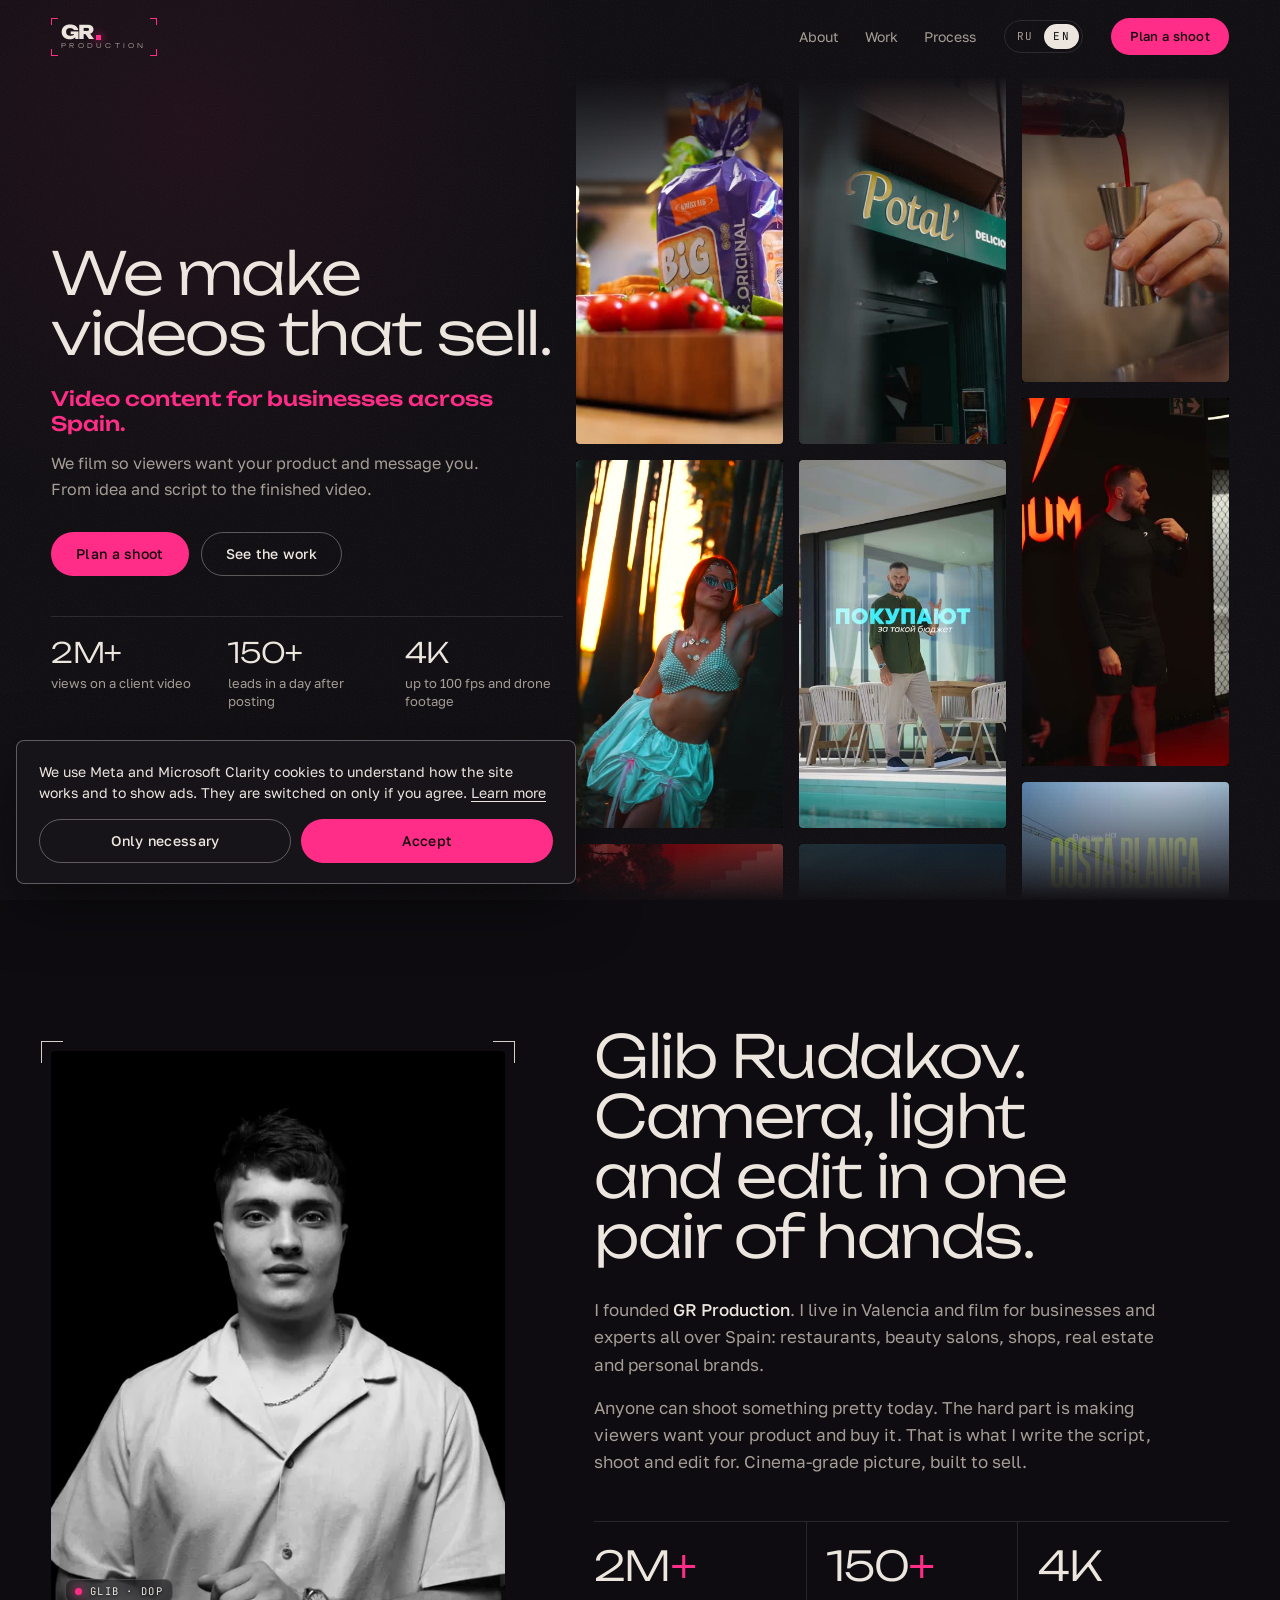
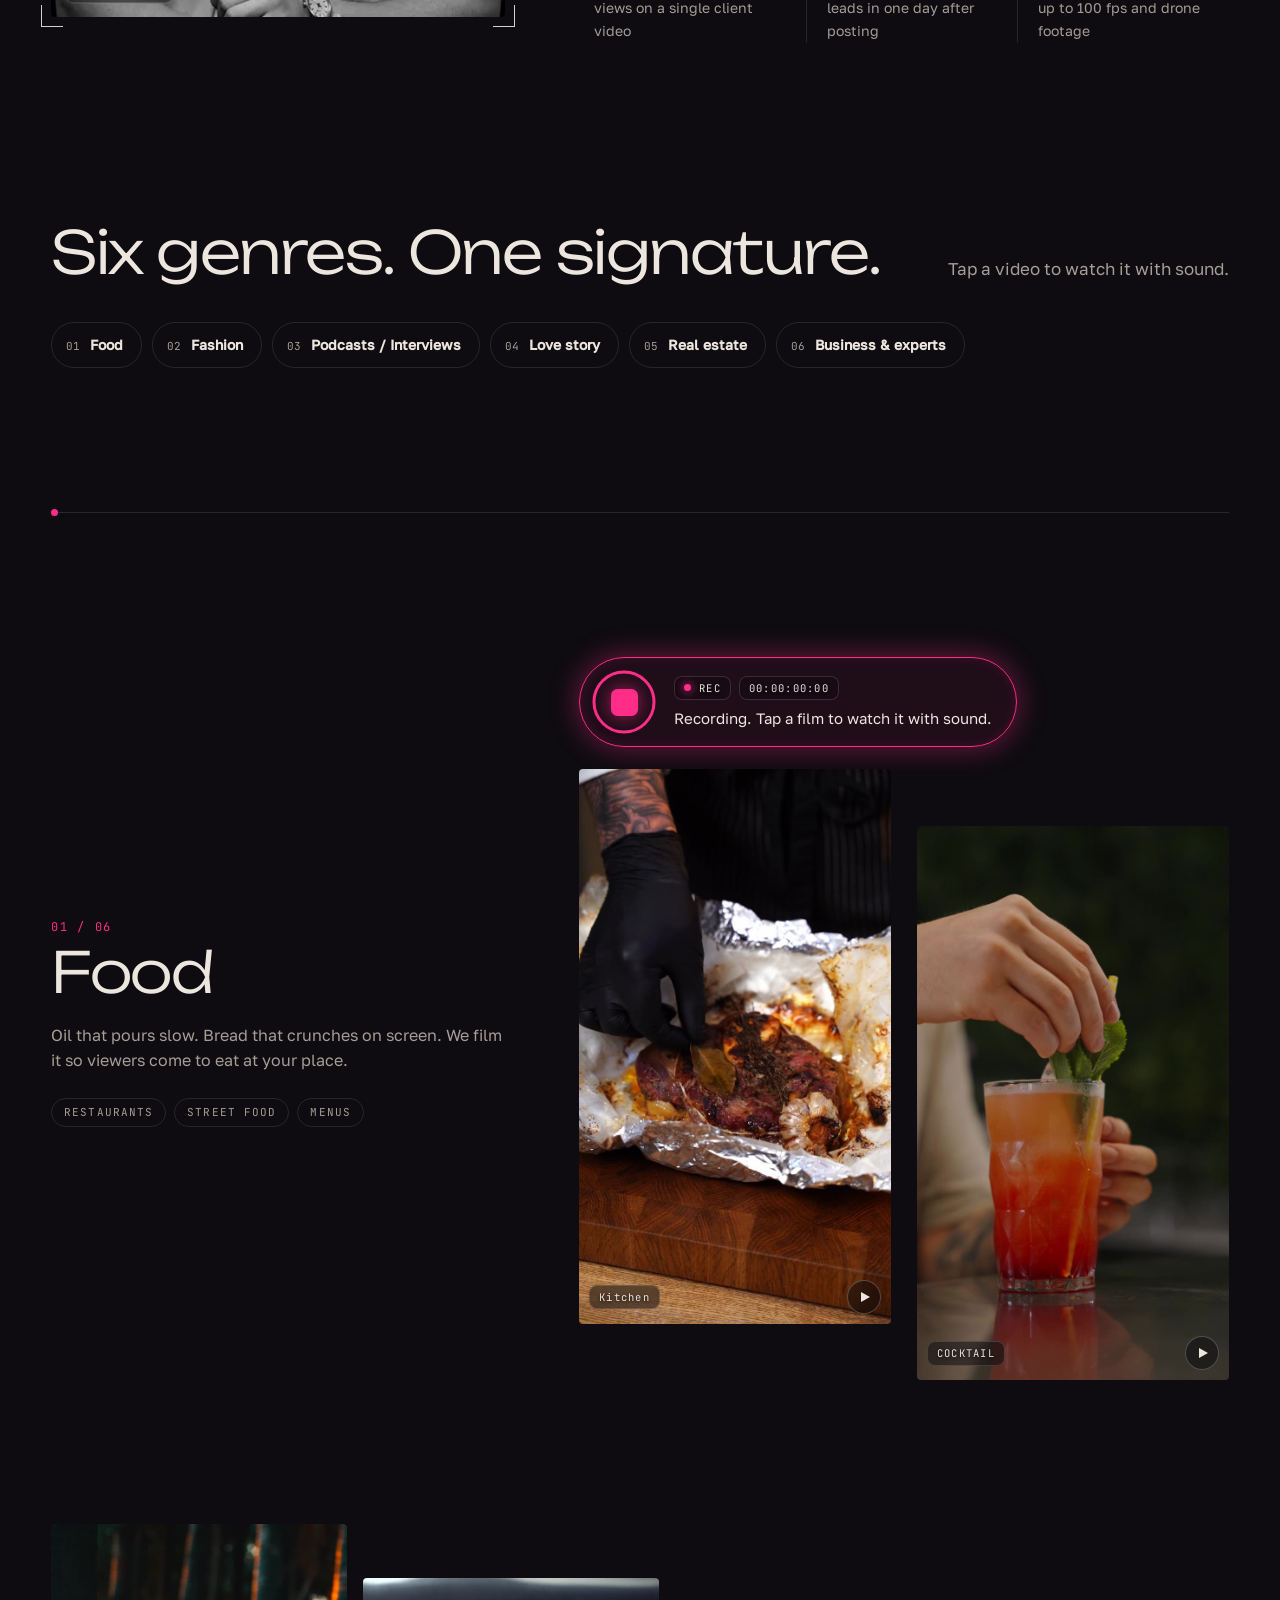
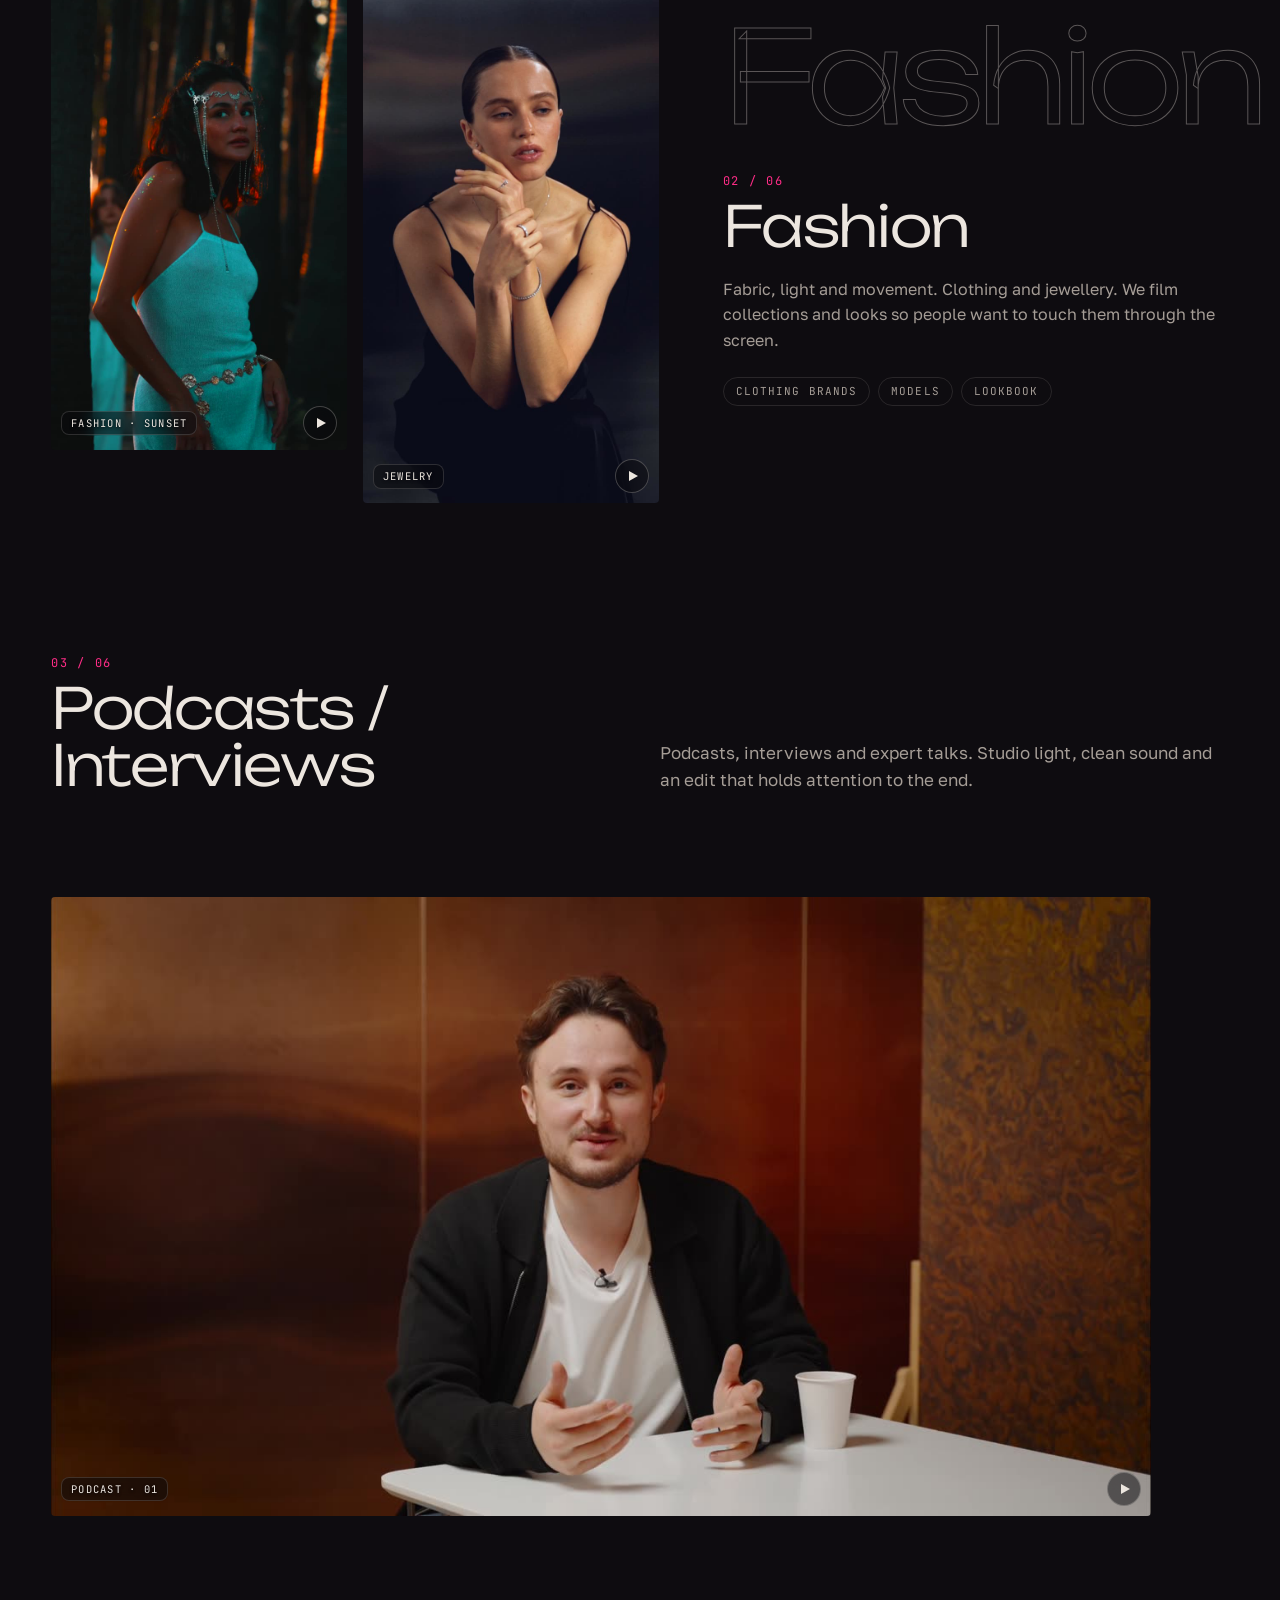
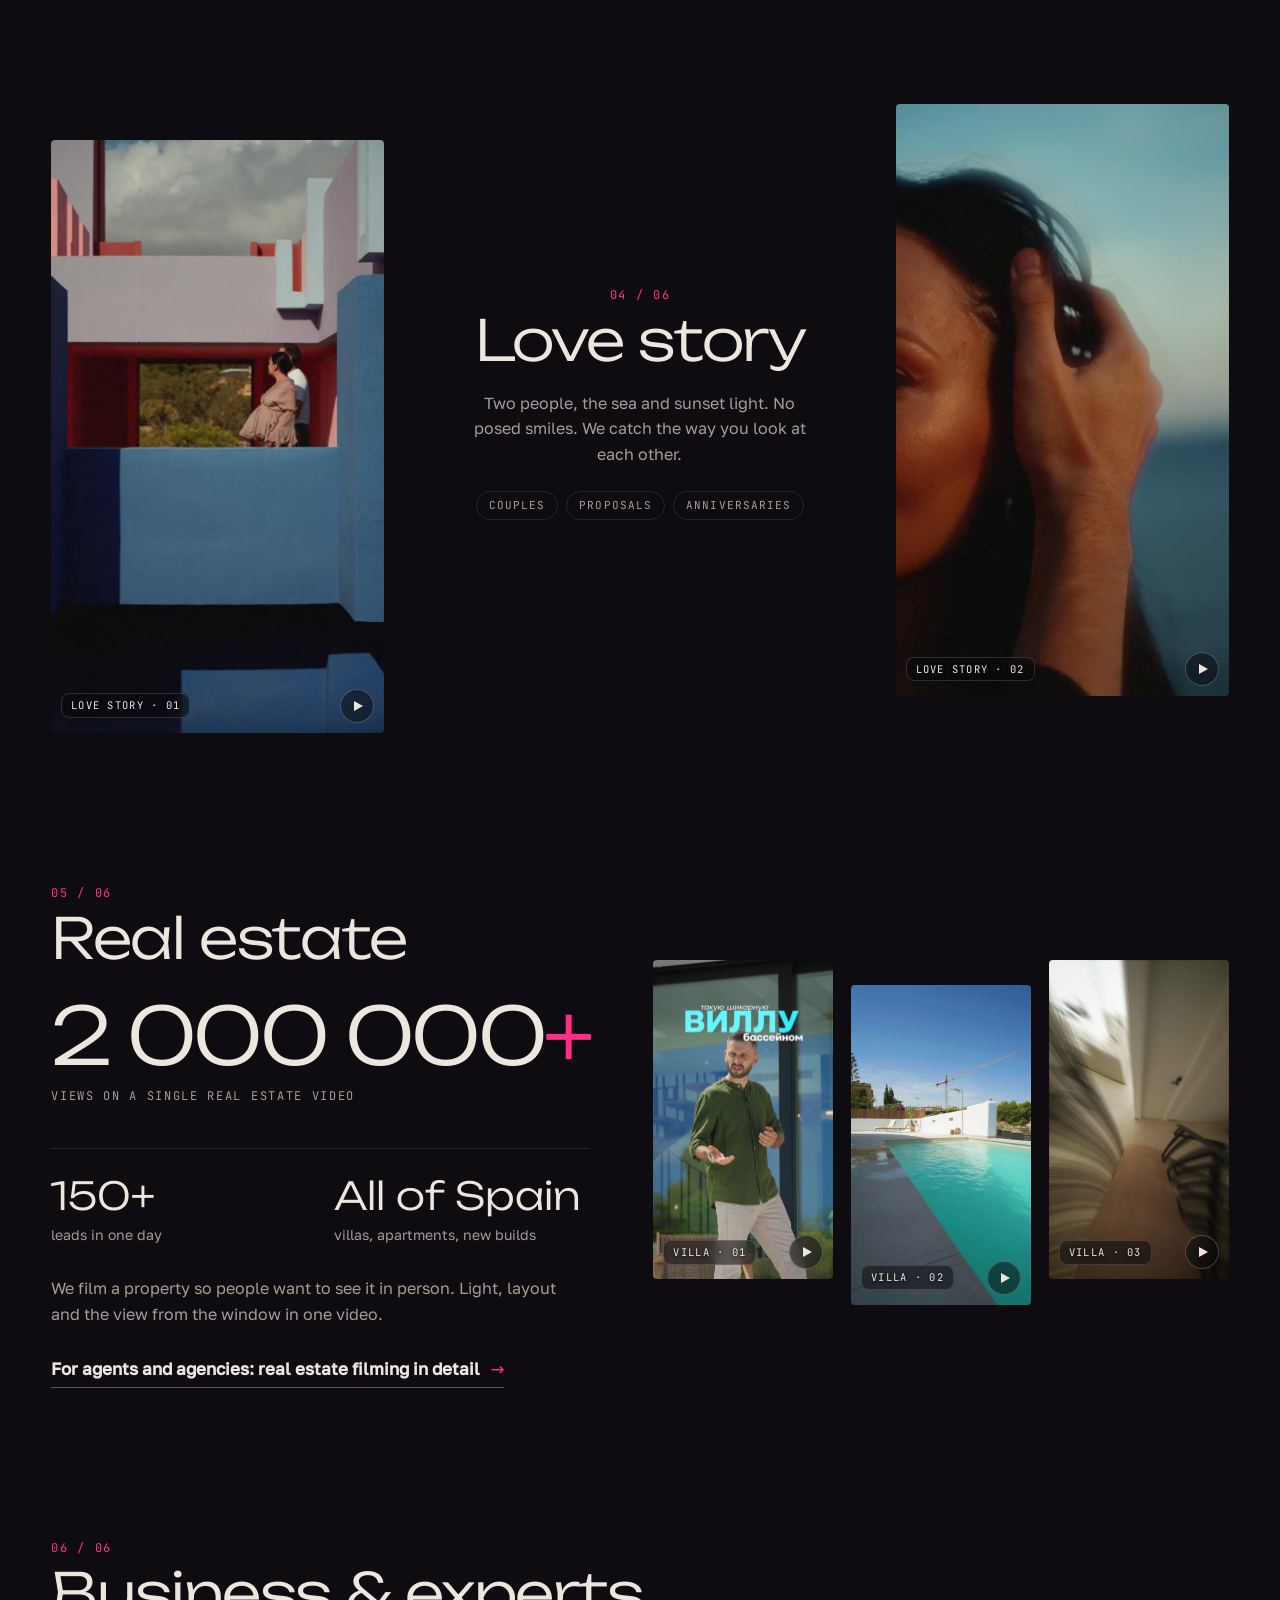
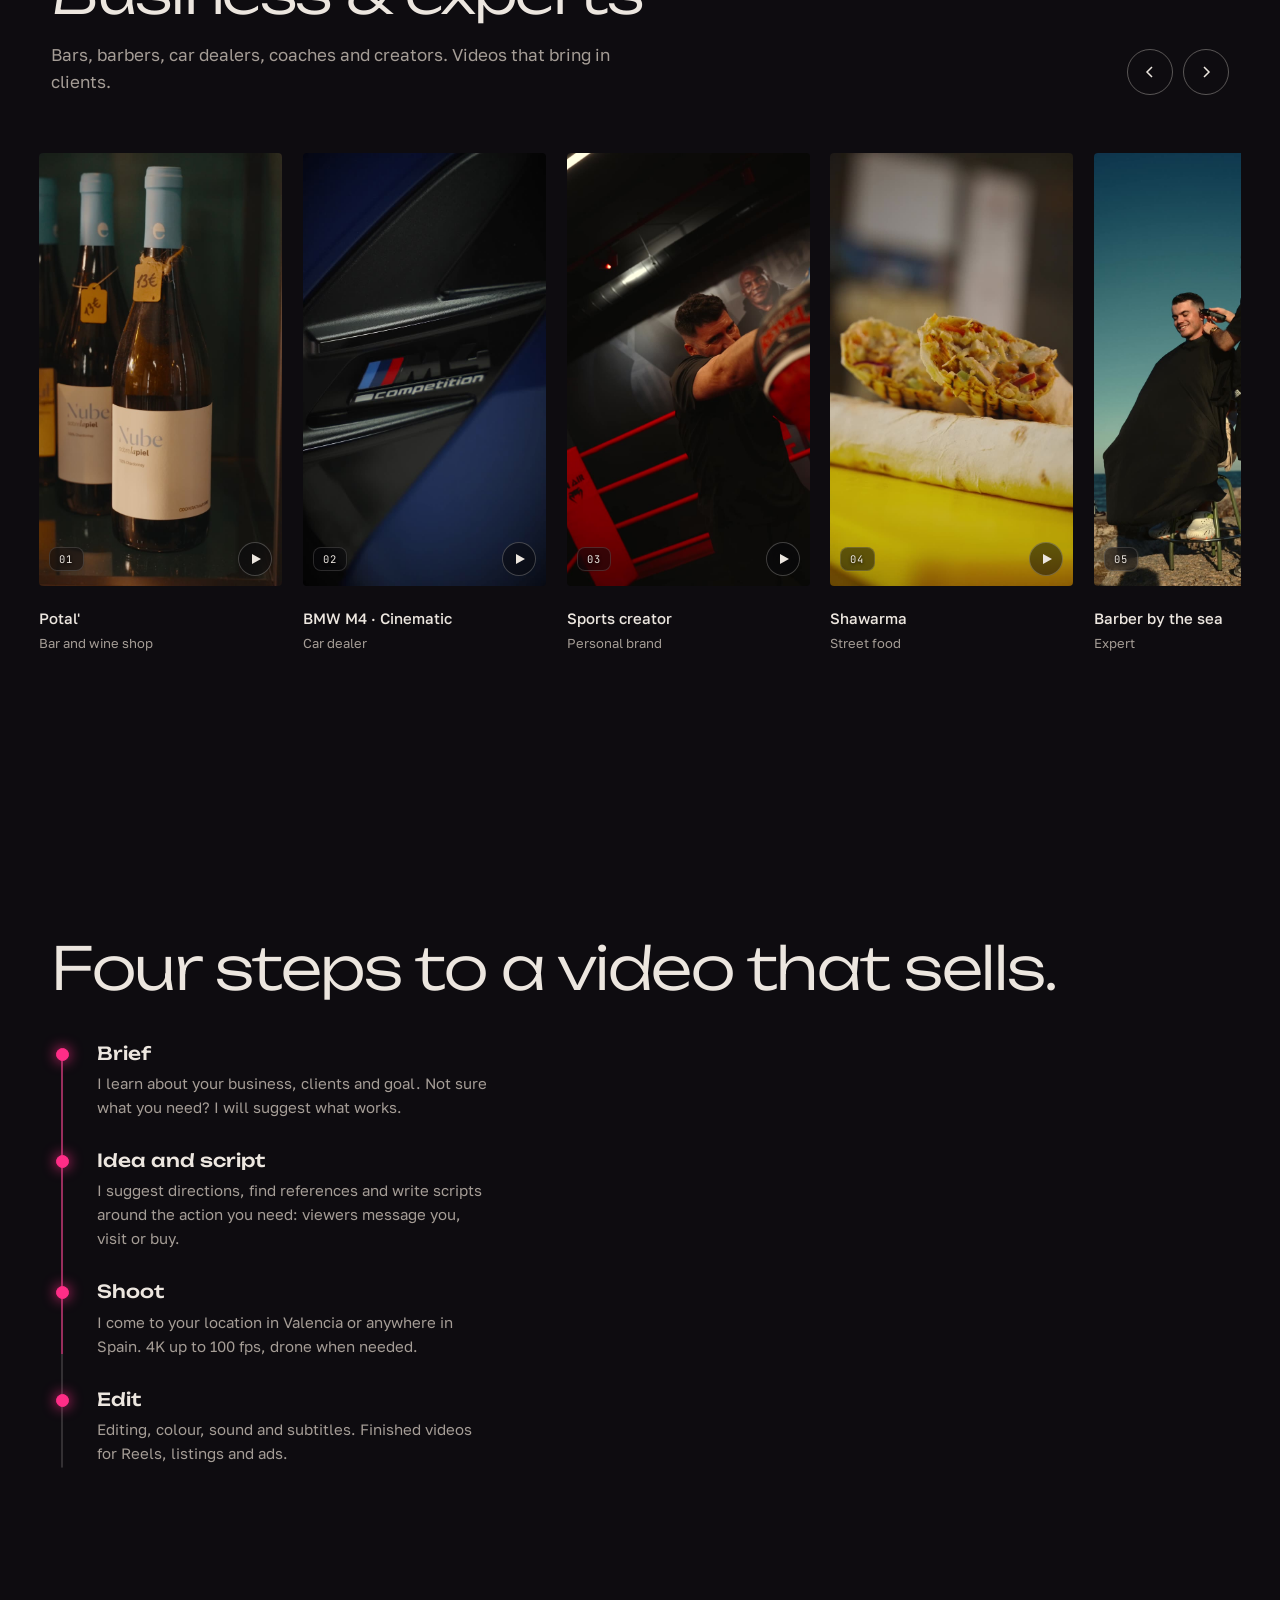
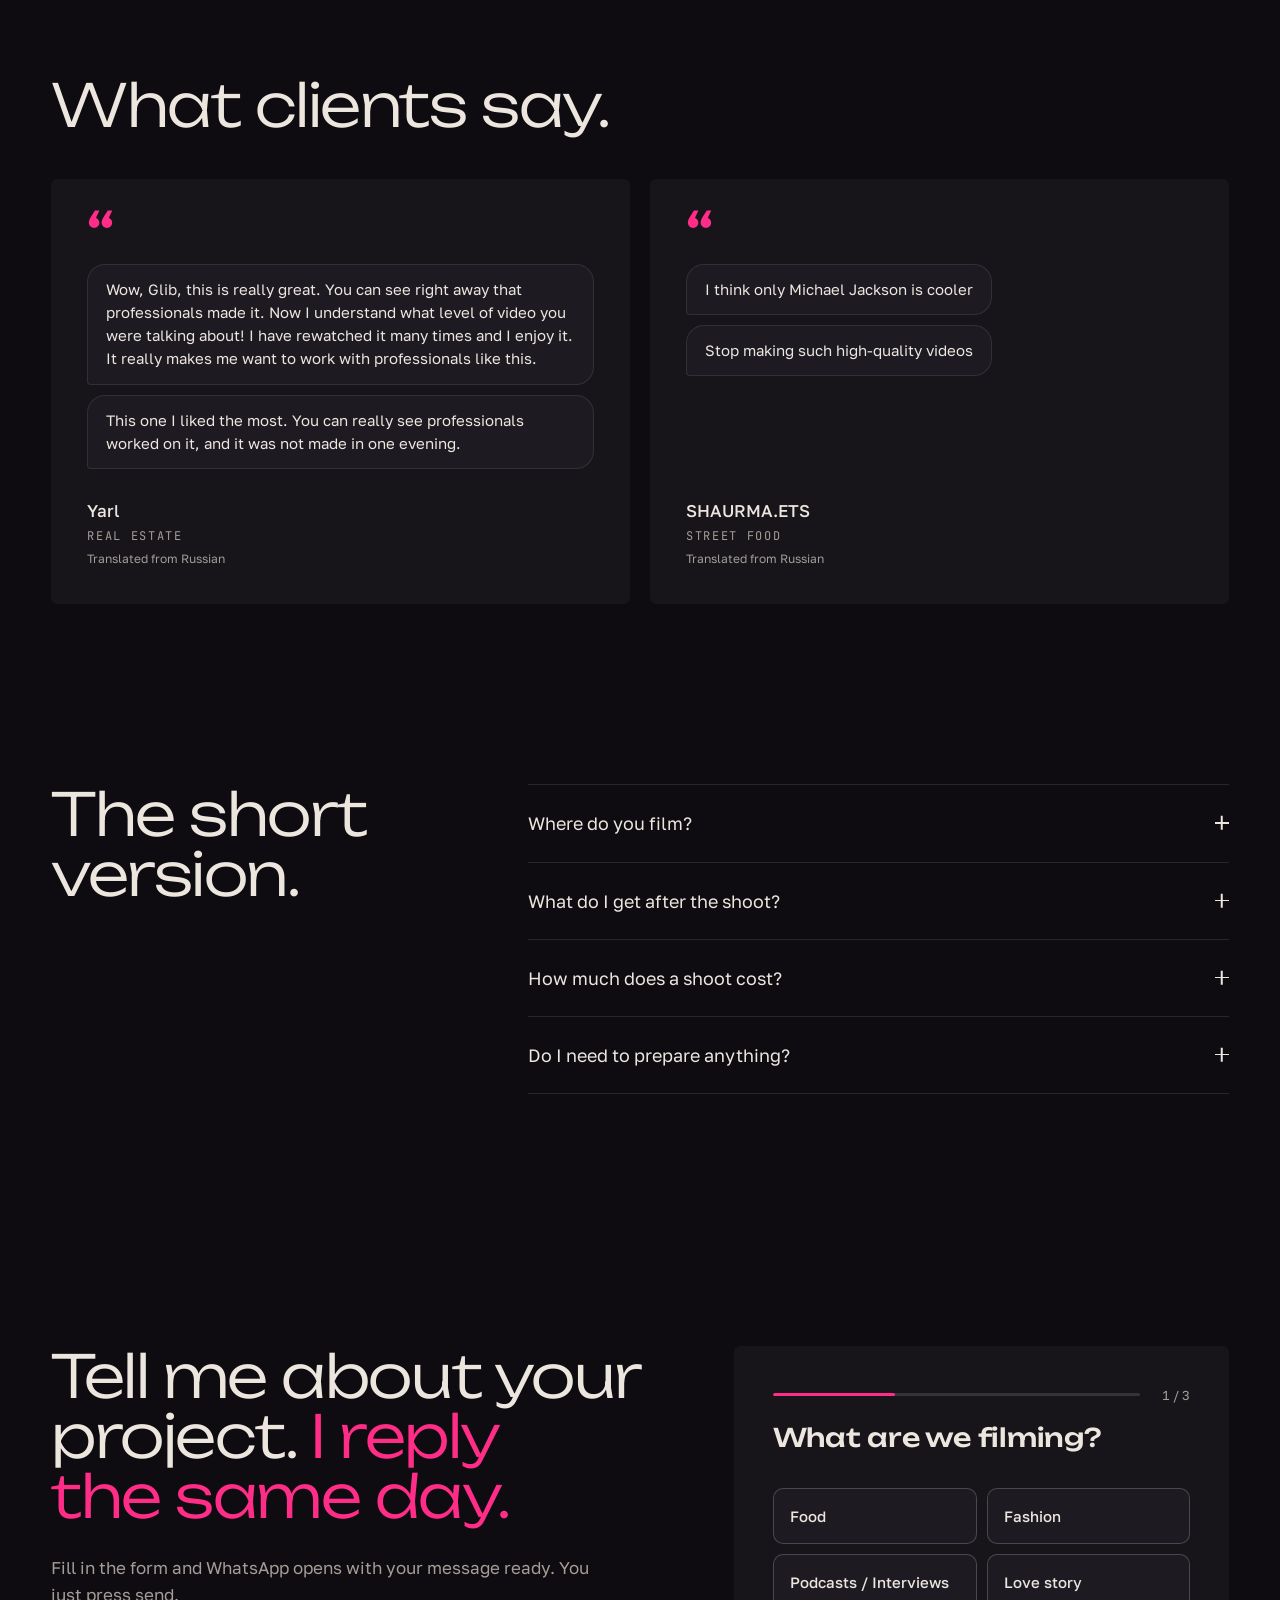
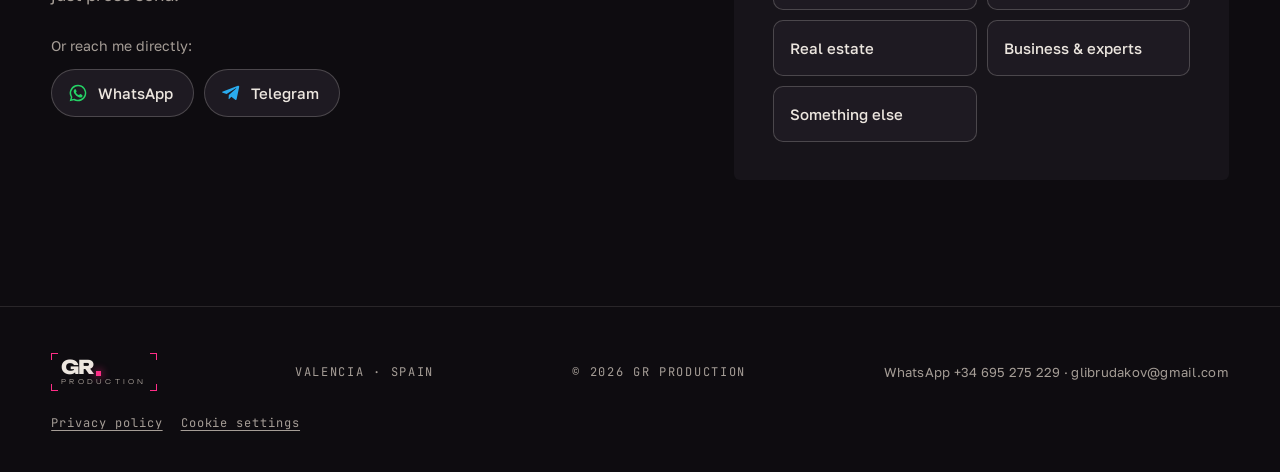
==== commit f6169248: "Perf: site.js deferred, softer/shorter page fade (0.6s), hero accent rotation starts after first use" ====
--- a/index.html
+++ b/index.html
@@ -107,7 +107,7 @@
   <div class="wrap about">
     <div class="portrait vf rv">
       <i class="c tl"></i><i class="c tr"></i><i class="c bl"></i><i class="c br"></i>
-      <img class="ri" src="assets/gleb.jpg" alt="Glib Rudakov" width="960" height="1200" loading="lazy" decoding="async">
+      <img class="ri" src="assets/gleb.jpg" srcset="assets/gleb-480.webp 480w, assets/gleb-720.webp 720w, assets/gleb-960.webp 960w" sizes="(max-width: 900px) 90vw, 460px" alt="Glib Rudakov" width="960" height="1200" loading="lazy" decoding="async">
       <span class="chip meta rec" aria-hidden="true"><i></i>GLIB · DOP</span>
     </div>
     <div class="rv">
@@ -403,6 +403,6 @@
 }
 };
 </script>
-<script src="assets/site.js"></script>
+<script src="assets/site.js" defer></script>
 
 </body></html>
--- a/assets/site.css
+++ b/assets/site.css
@@ -20,7 +20,7 @@
 }
 *{box-sizing:border-box;margin:0;padding:0}
 html{overflow-x:hidden;overflow-x:clip;scroll-behavior:smooth;-webkit-text-size-adjust:100%}
-body{overflow-x:hidden;overflow-x:clip;background:var(--canvas);color:var(--text);font:400 17px/1.6 var(--body);-webkit-font-smoothing:antialiased;animation:pagein 1.1s var(--ease) both}
+body{overflow-x:hidden;overflow-x:clip;background:var(--canvas);color:var(--text);font:400 17px/1.6 var(--body);-webkit-font-smoothing:antialiased;animation:pagein .6s var(--ease) both}
 @keyframes pagein{from{opacity:0}to{opacity:1}}
 img,video{display:block;max-width:100%}
 a{color:inherit;text-decoration:none}
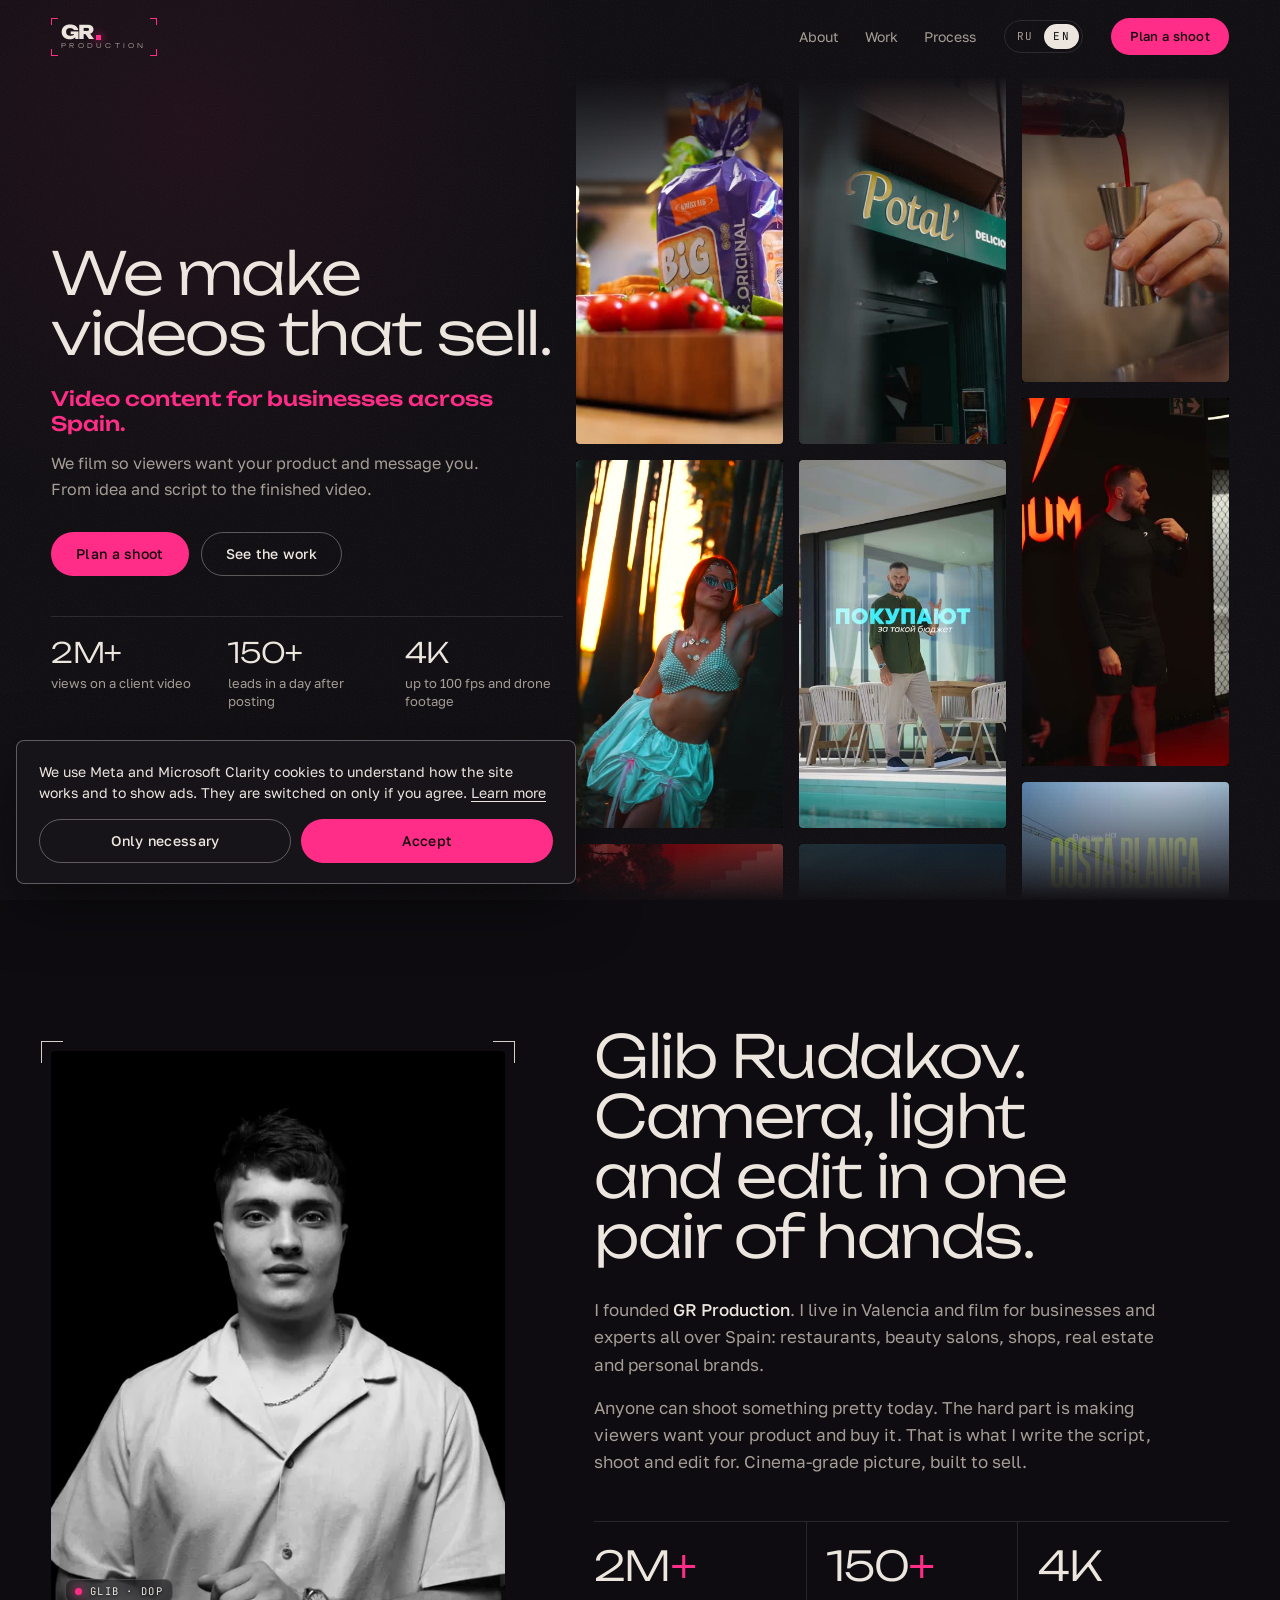
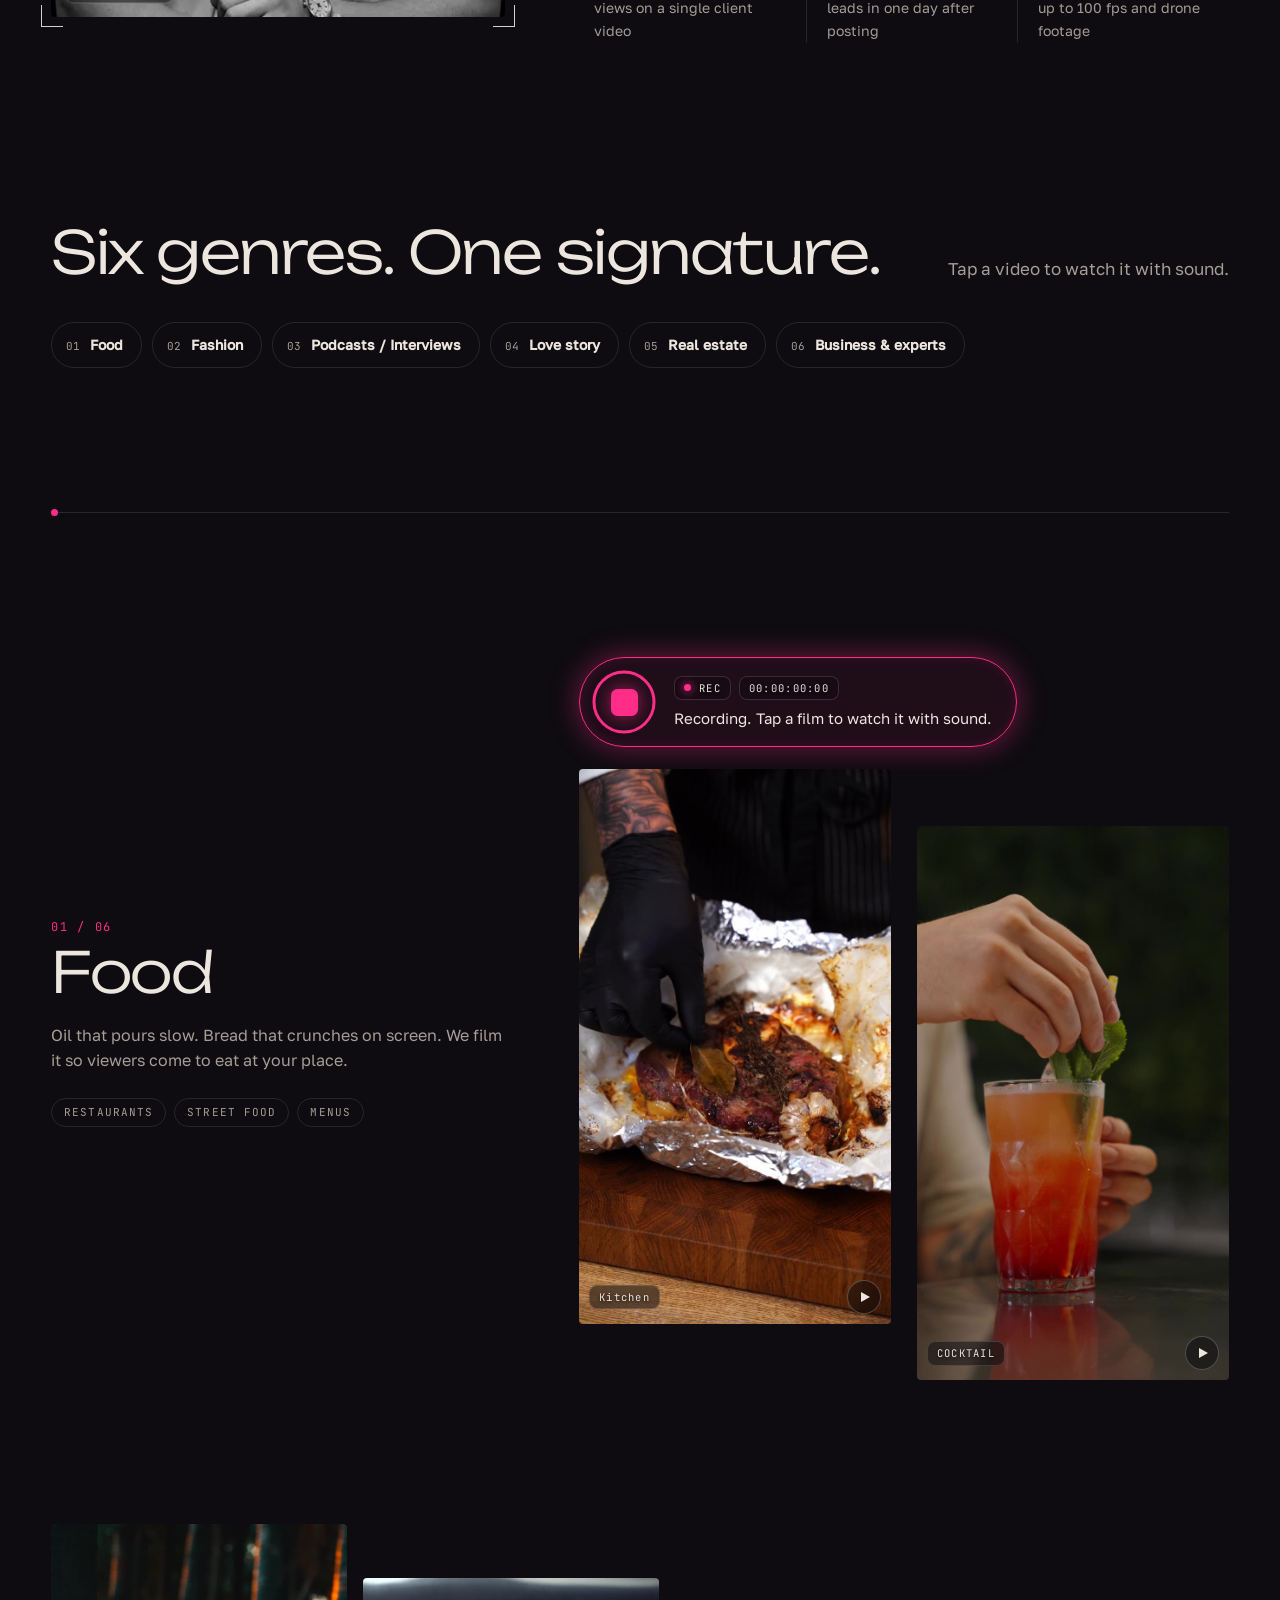
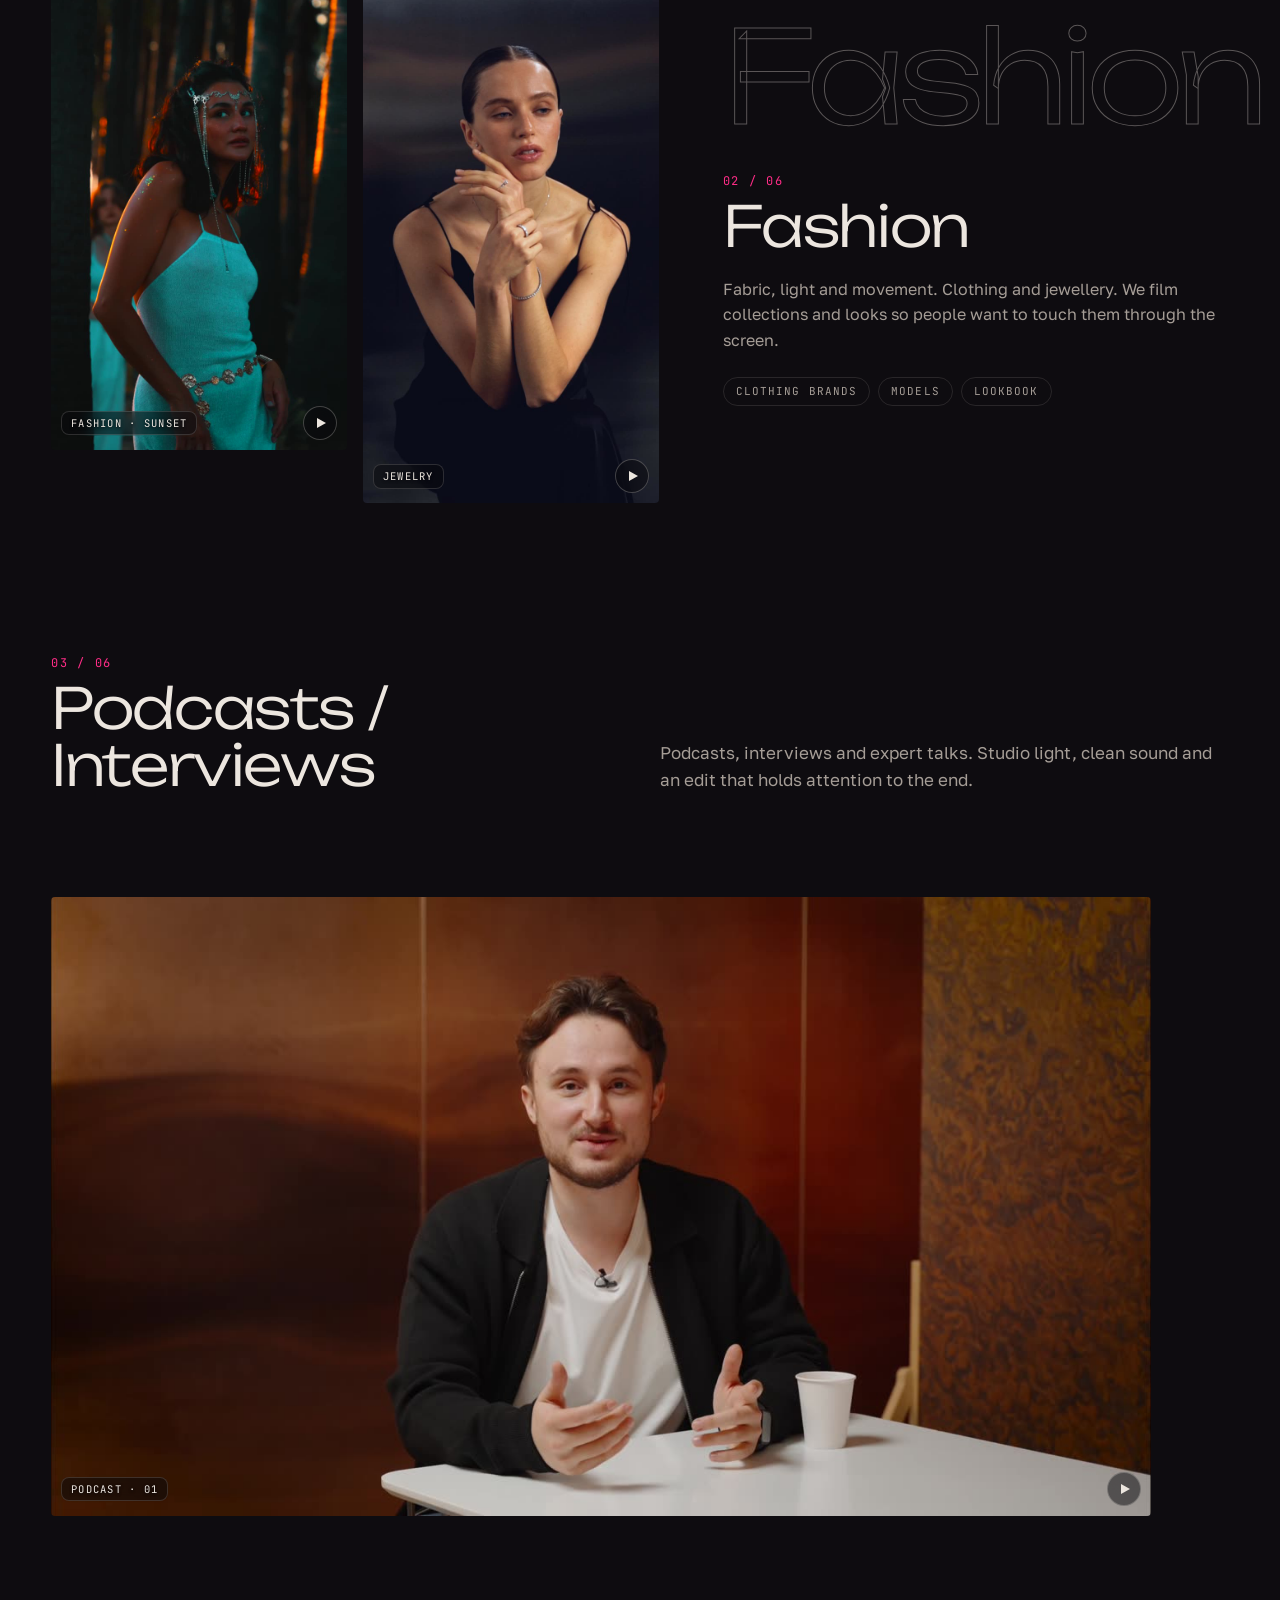
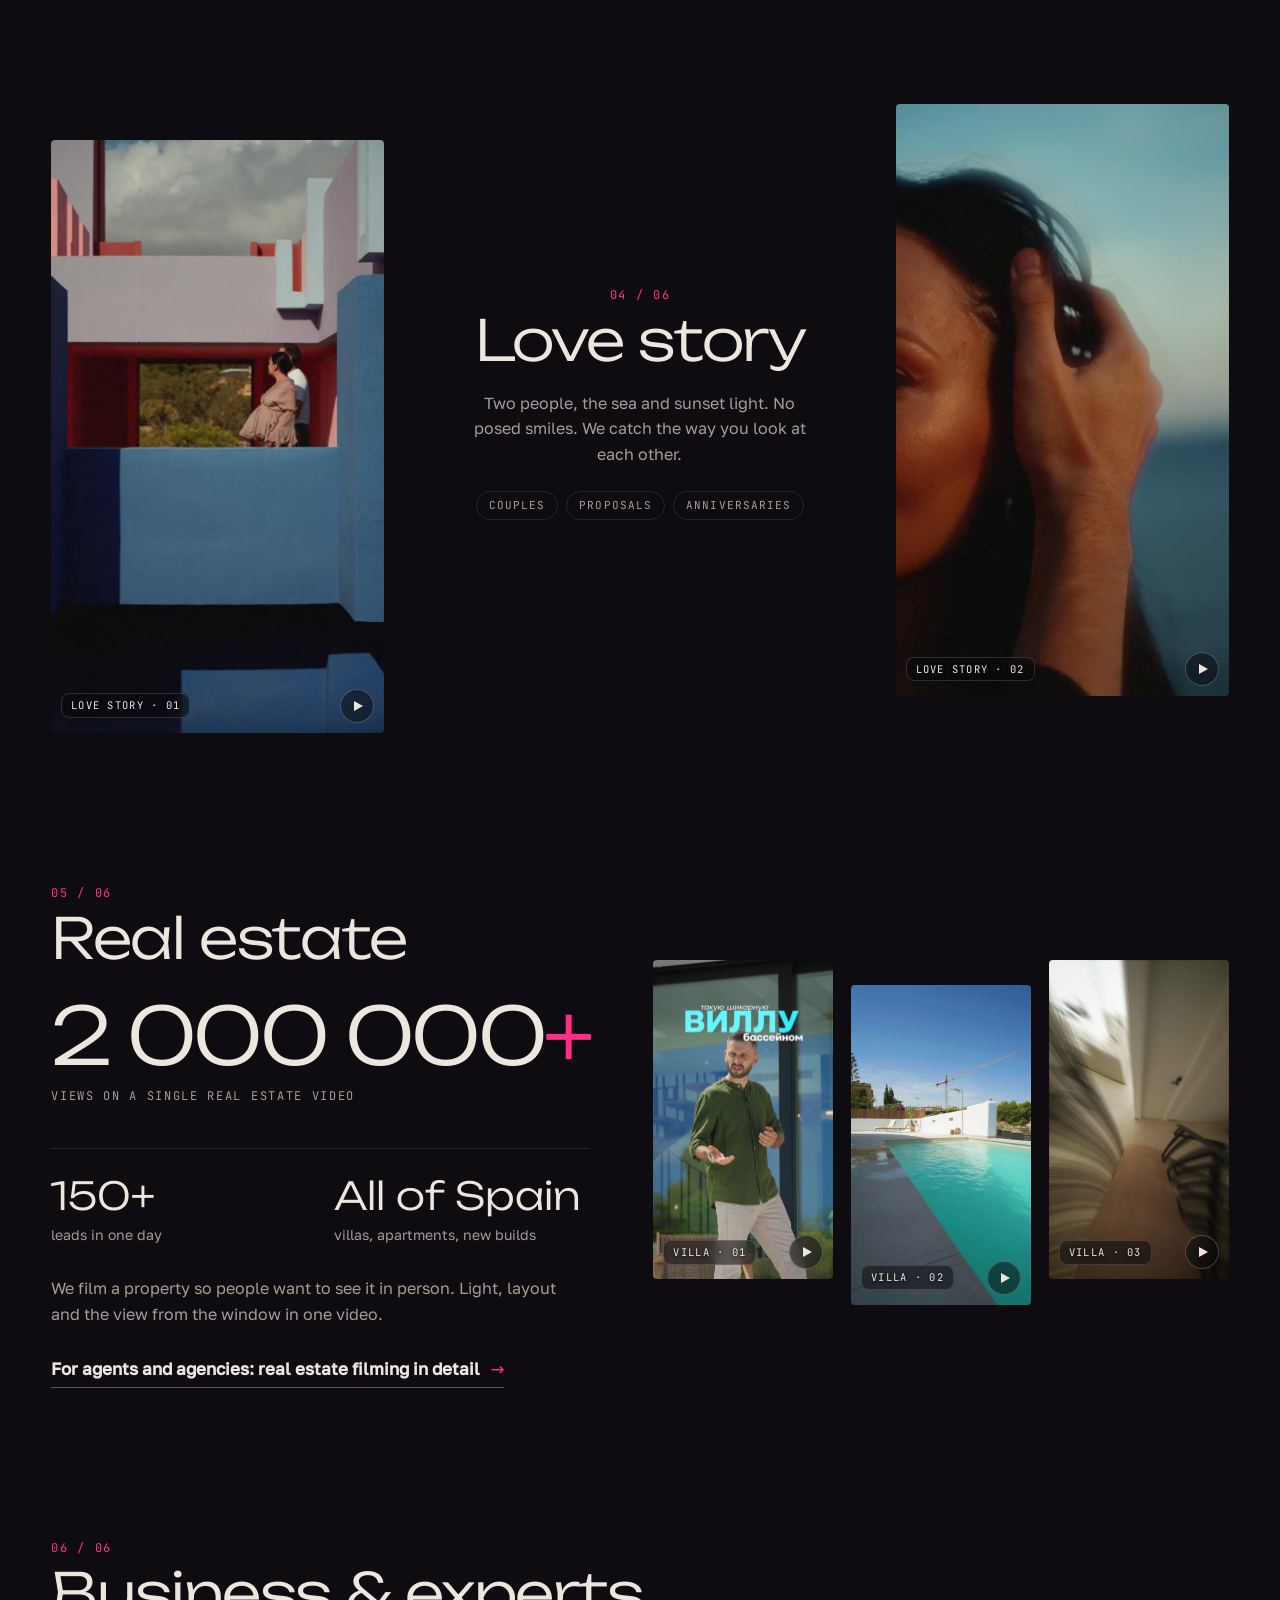
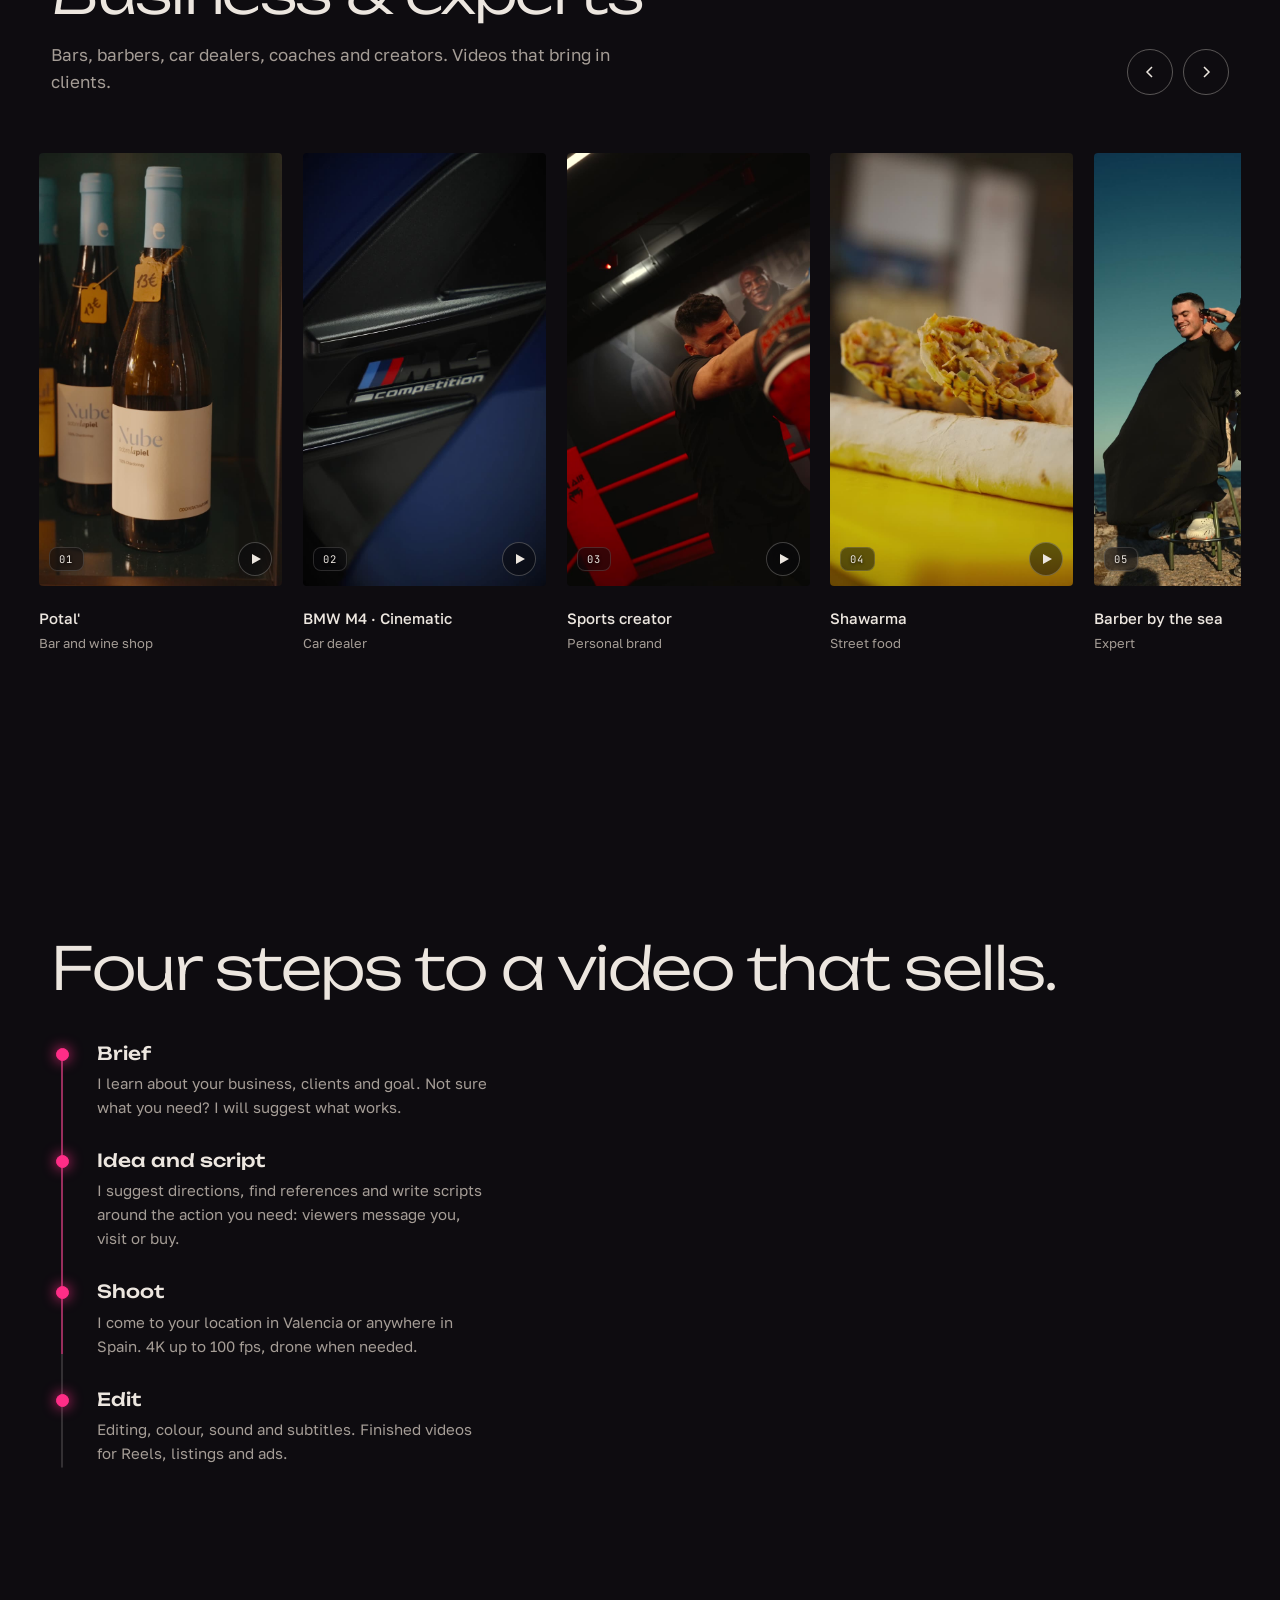
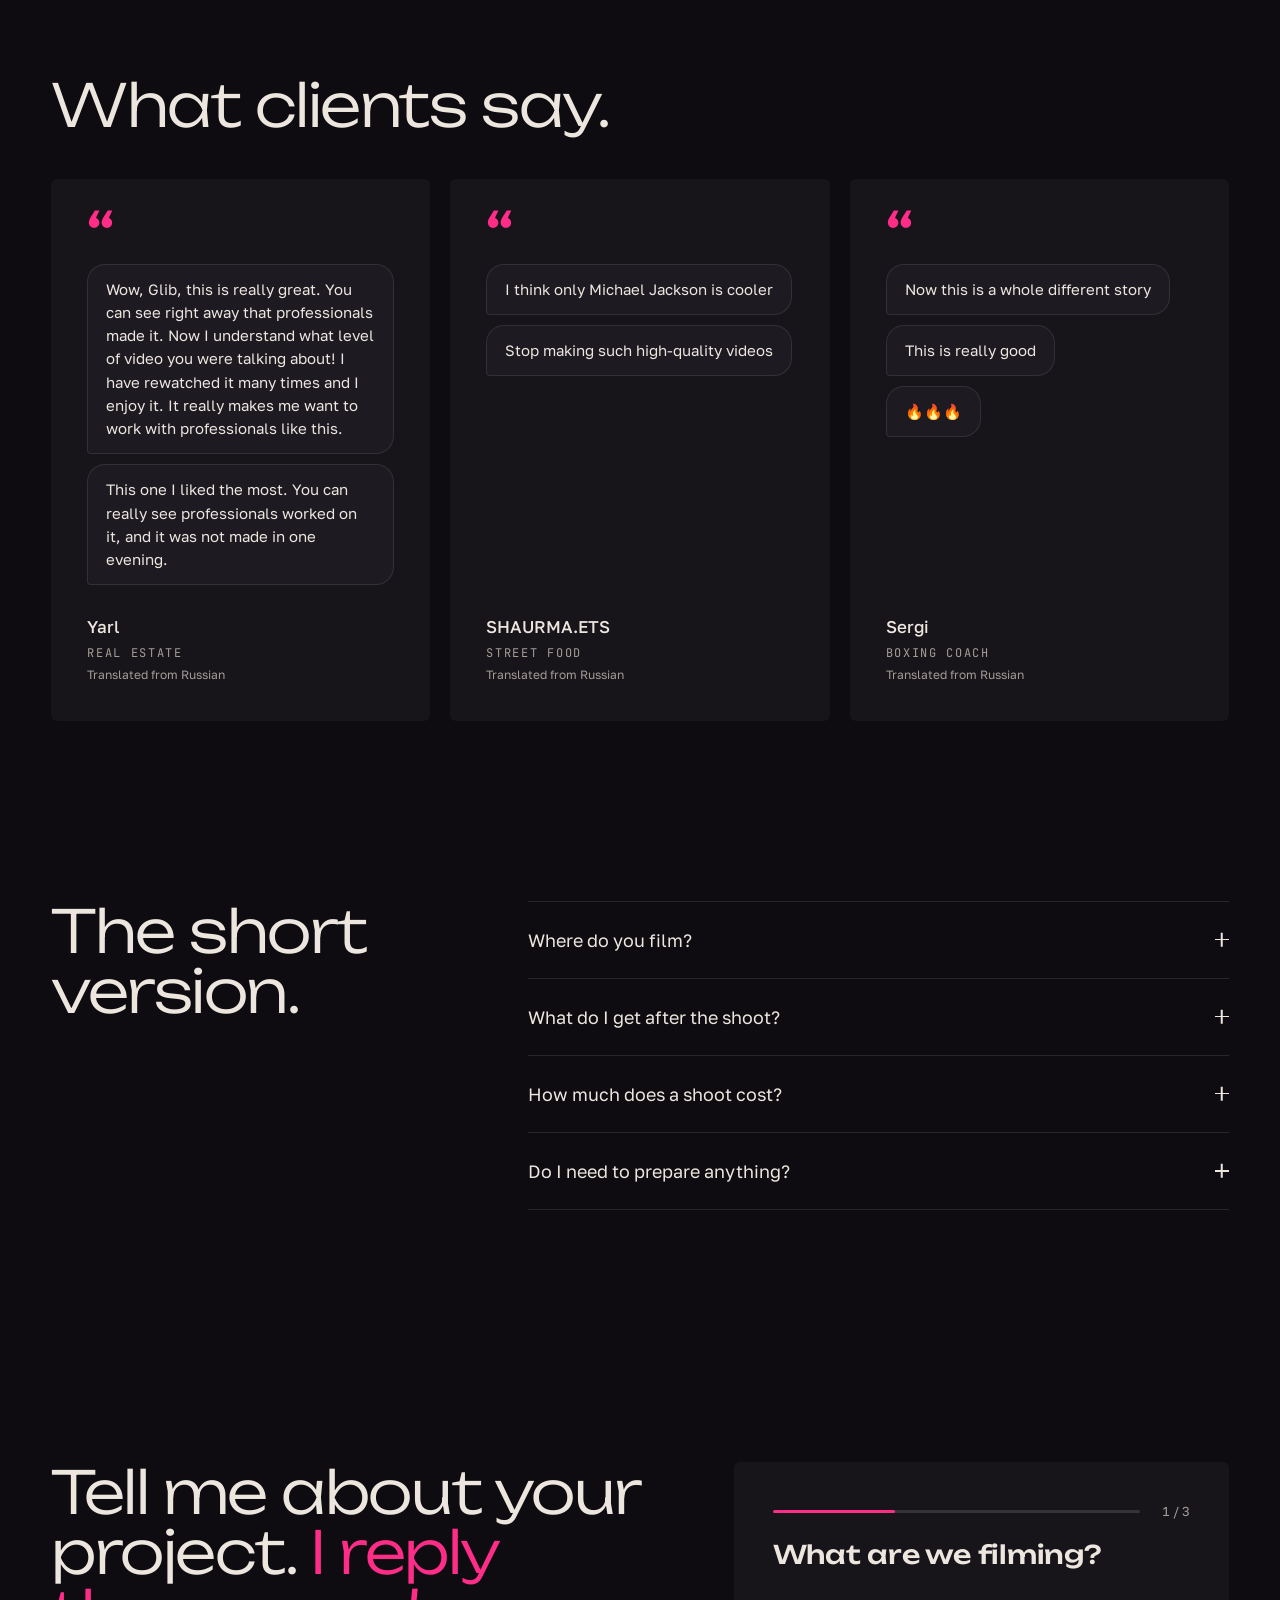
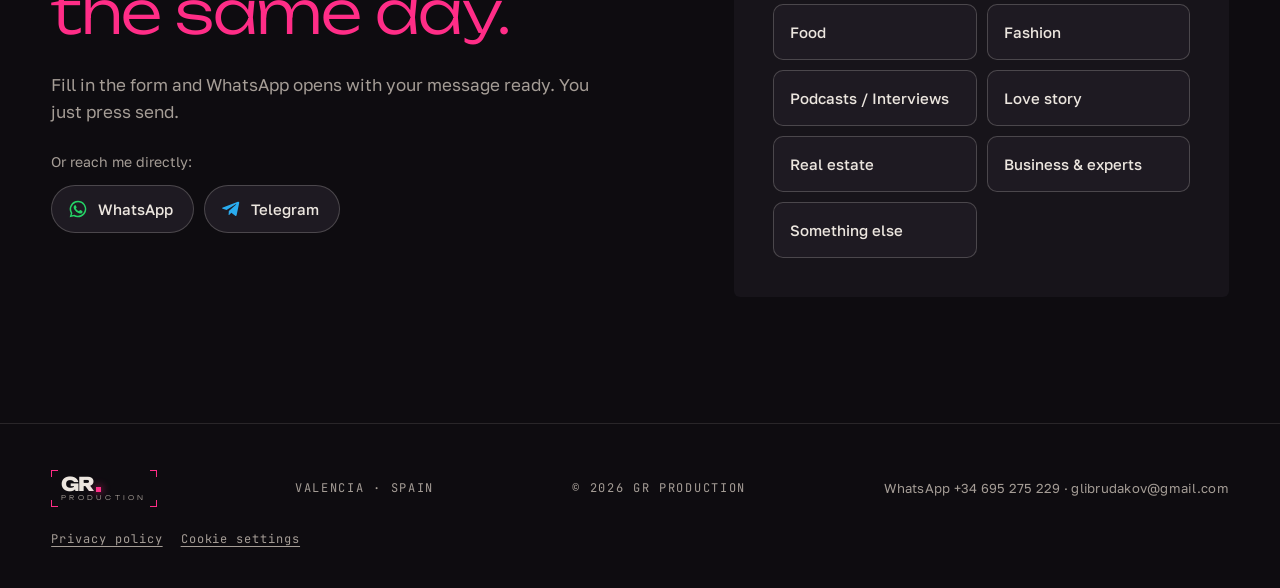
==== commit f1530e25: "Meta: new pixel 1424387709488259, Conversions API relay (api/capi.js, token in Vercel env META_CAPI_" ====
--- a/index.html
+++ b/index.html
@@ -49,8 +49,10 @@
     t.src=v;s=b.getElementsByTagName(e)[0];
     s.parentNode.insertBefore(t,s)}(window, document,'script',
     'https://connect.facebook.net/en_US/fbevents.js');
-    fbq('init', '2116482185898263');
-    fbq('track', 'PageView');
+    fbq('init', '1424387709488259');
+    /* the same eventID goes to the Conversions API (assets/site.js) so Meta counts this view once */
+    window.grPv=window.grPv||('pv.'+Date.now()+'.'+Math.random().toString(36).slice(2,8));
+    fbq('track', 'PageView', {}, {eventID: window.grPv});
   };
   if(consented)window.grLoadTracking();
 })();
--- a/assets/site.css
+++ b/assets/site.css
@@ -633,3 +633,17 @@
   .qdots i.on{background:var(--accent);width:20px;border-radius:4px}
 }
 @media (max-width:720px){.quote.chat{padding:20px}.quote.chat::before{font-size:40px;margin-bottom:2px}.quote.chat p.bubble{font-size:15px;padding:11px 15px}}
+/* very narrow phones (iPhone SE 1st gen, Galaxy Fold): keep big numbers, headings and the form inside the screen */
+@media (max-width:420px){
+  .cat>*,.contact>*{min-width:0}
+  .bignum{font-size:clamp(30px,11.5vw,52px)}
+  .cat .txt h3{font-size:clamp(26px,9.2vw,36px)}
+  .cat-e .facts{gap:18px}
+  .cat-e .facts .n{font-size:clamp(22px,7.4vw,30px)}
+  .ct-btns{grid-template-columns:repeat(2,minmax(0,1fr))}
+  .ct-btn{padding-left:12px;padding-right:12px;min-width:0}
+}
+@media (max-width:350px){.qcards{grid-template-columns:1fr}}
+@media (max-width:300px){.ct-btns{grid-template-columns:1fr}}
+/* three or more reviews: one row of equal cards on wide screens, no orphan card */
+@media (min-width:880px){.quotes:has(.quote:nth-child(3)){grid-template-columns:repeat(3,minmax(0,1fr))}}
